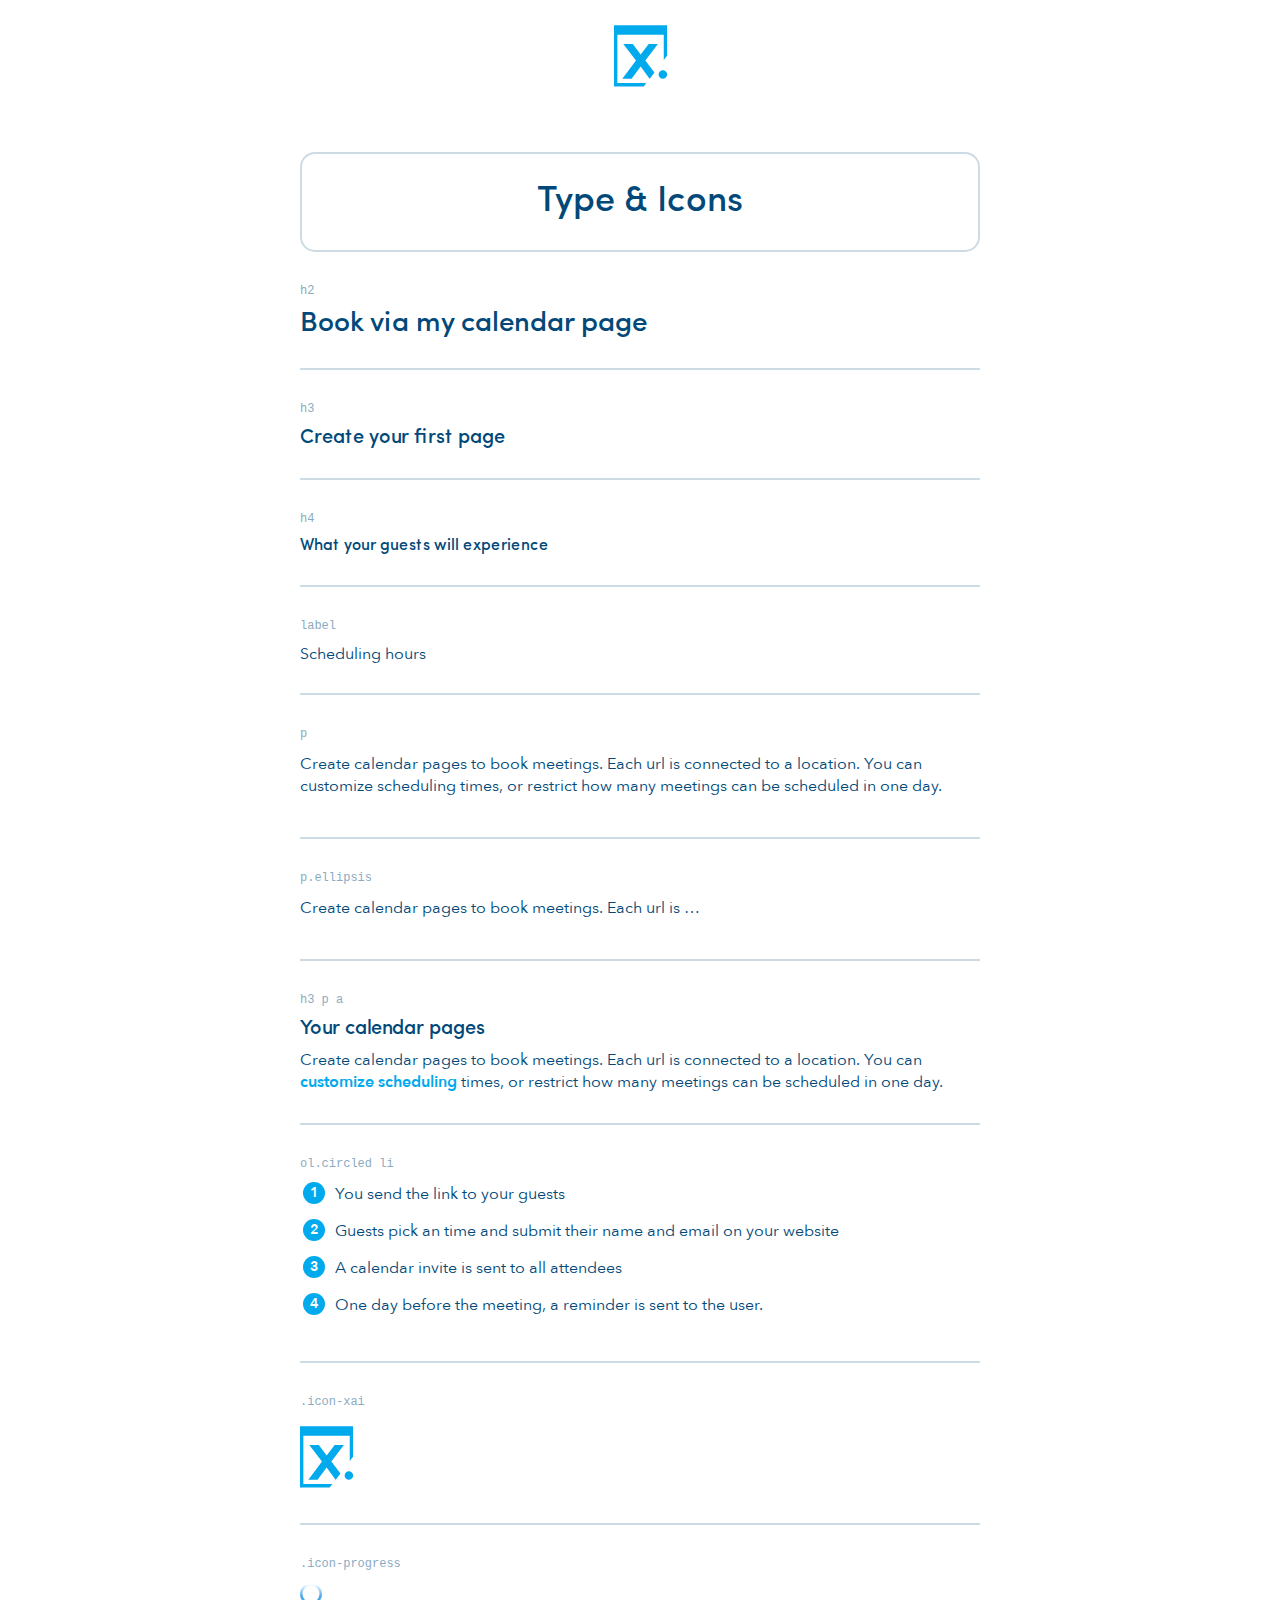
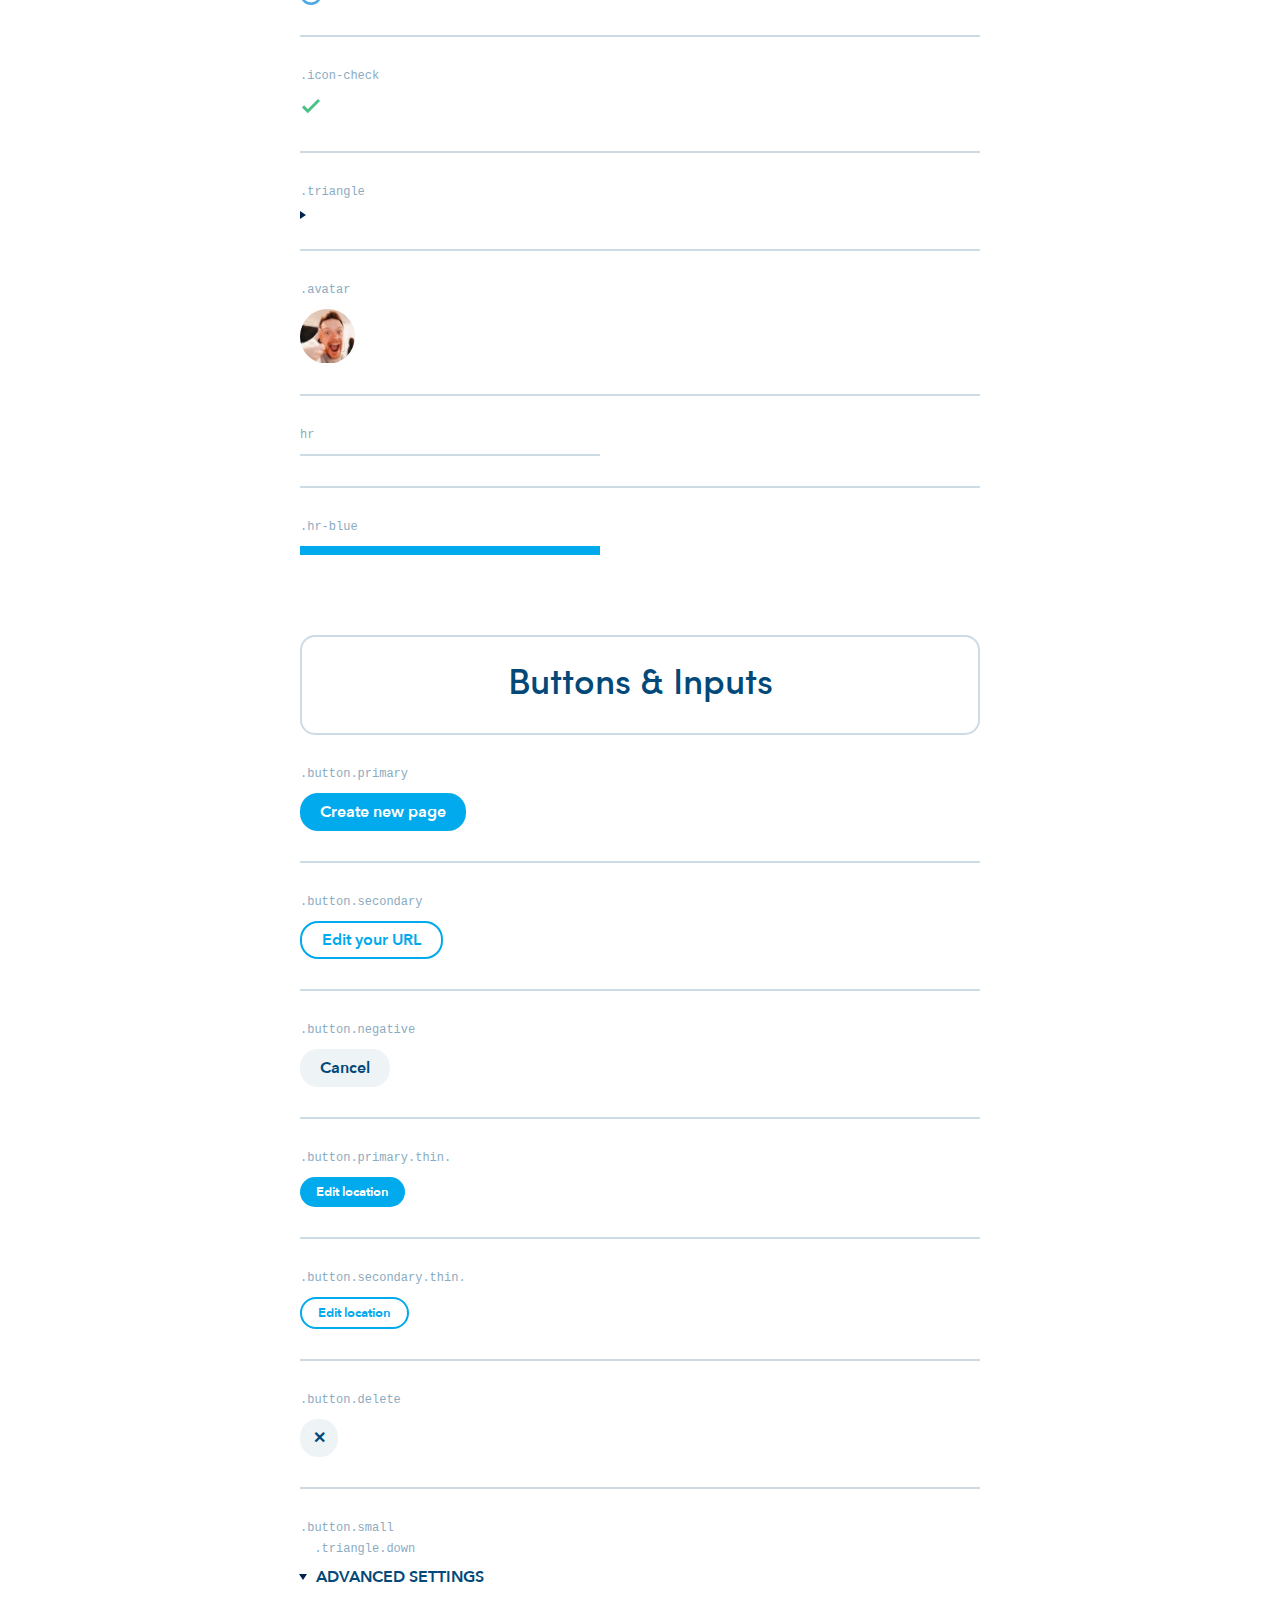
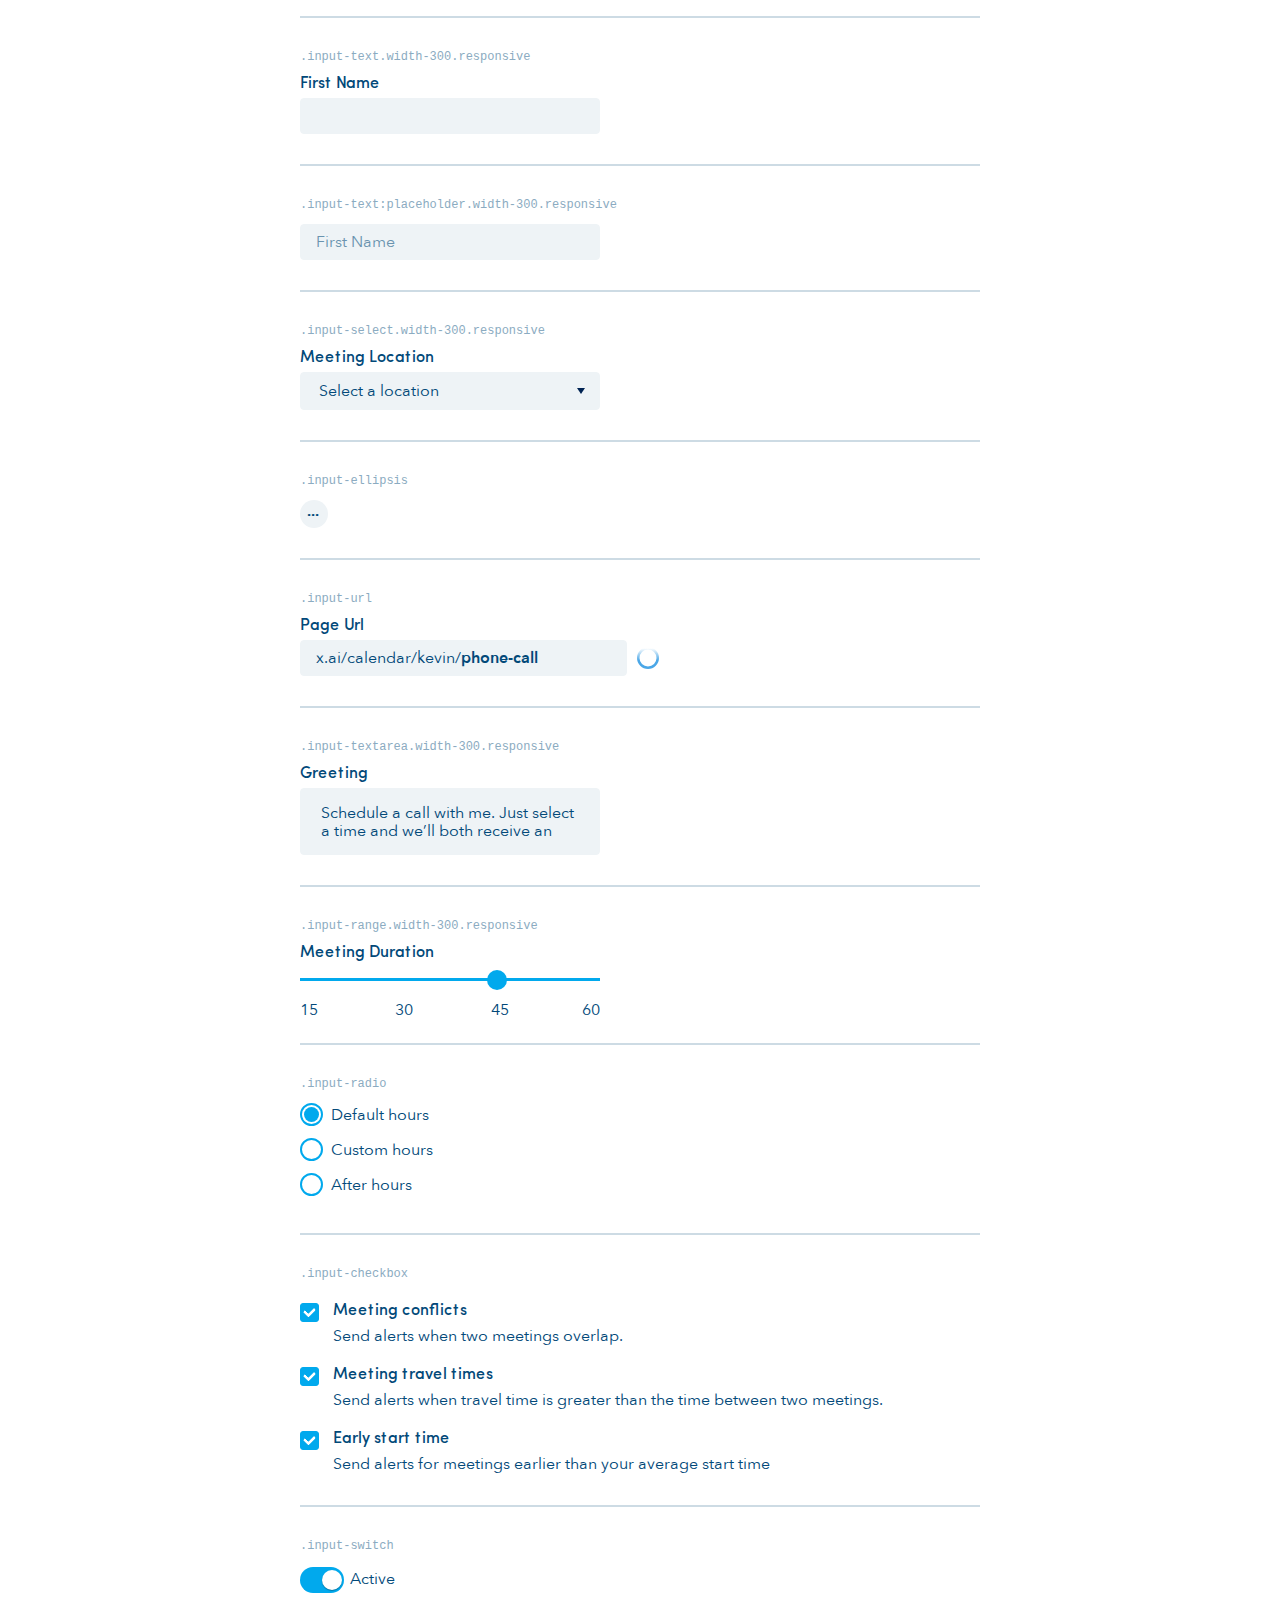
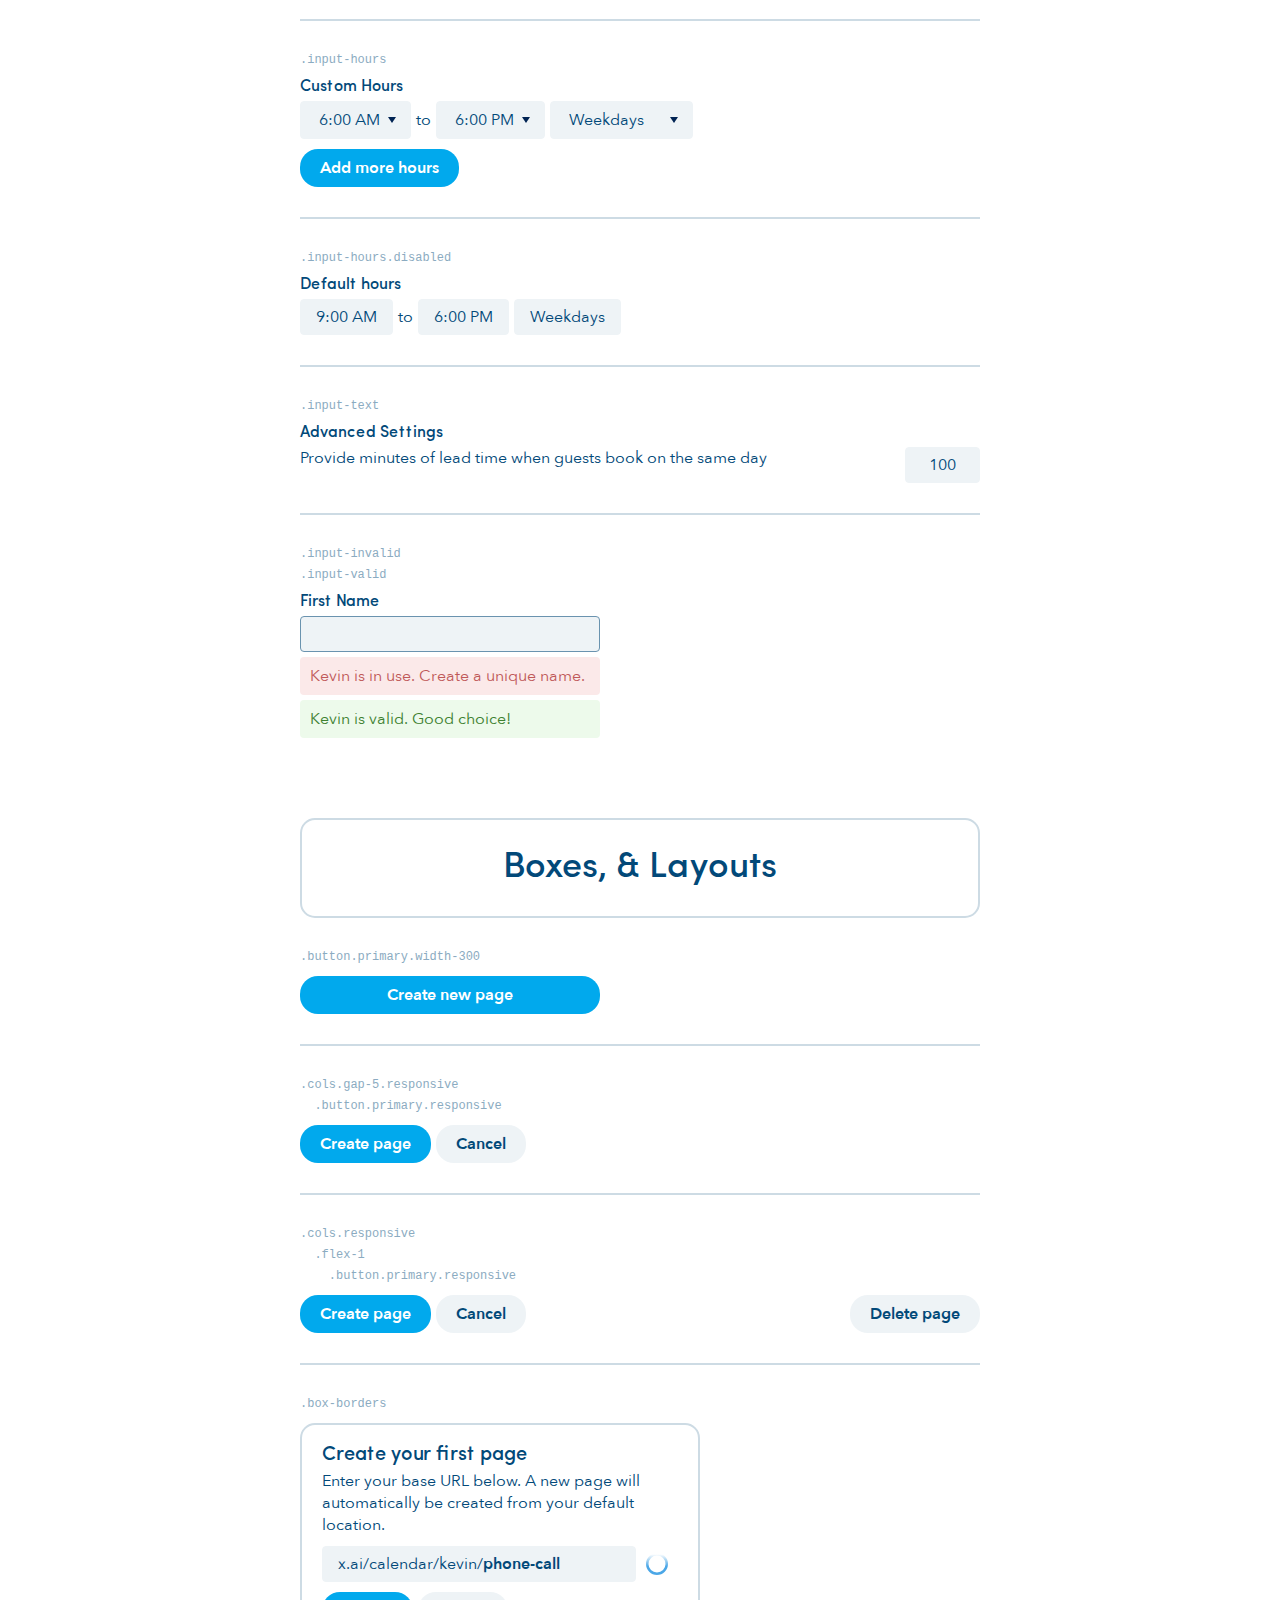
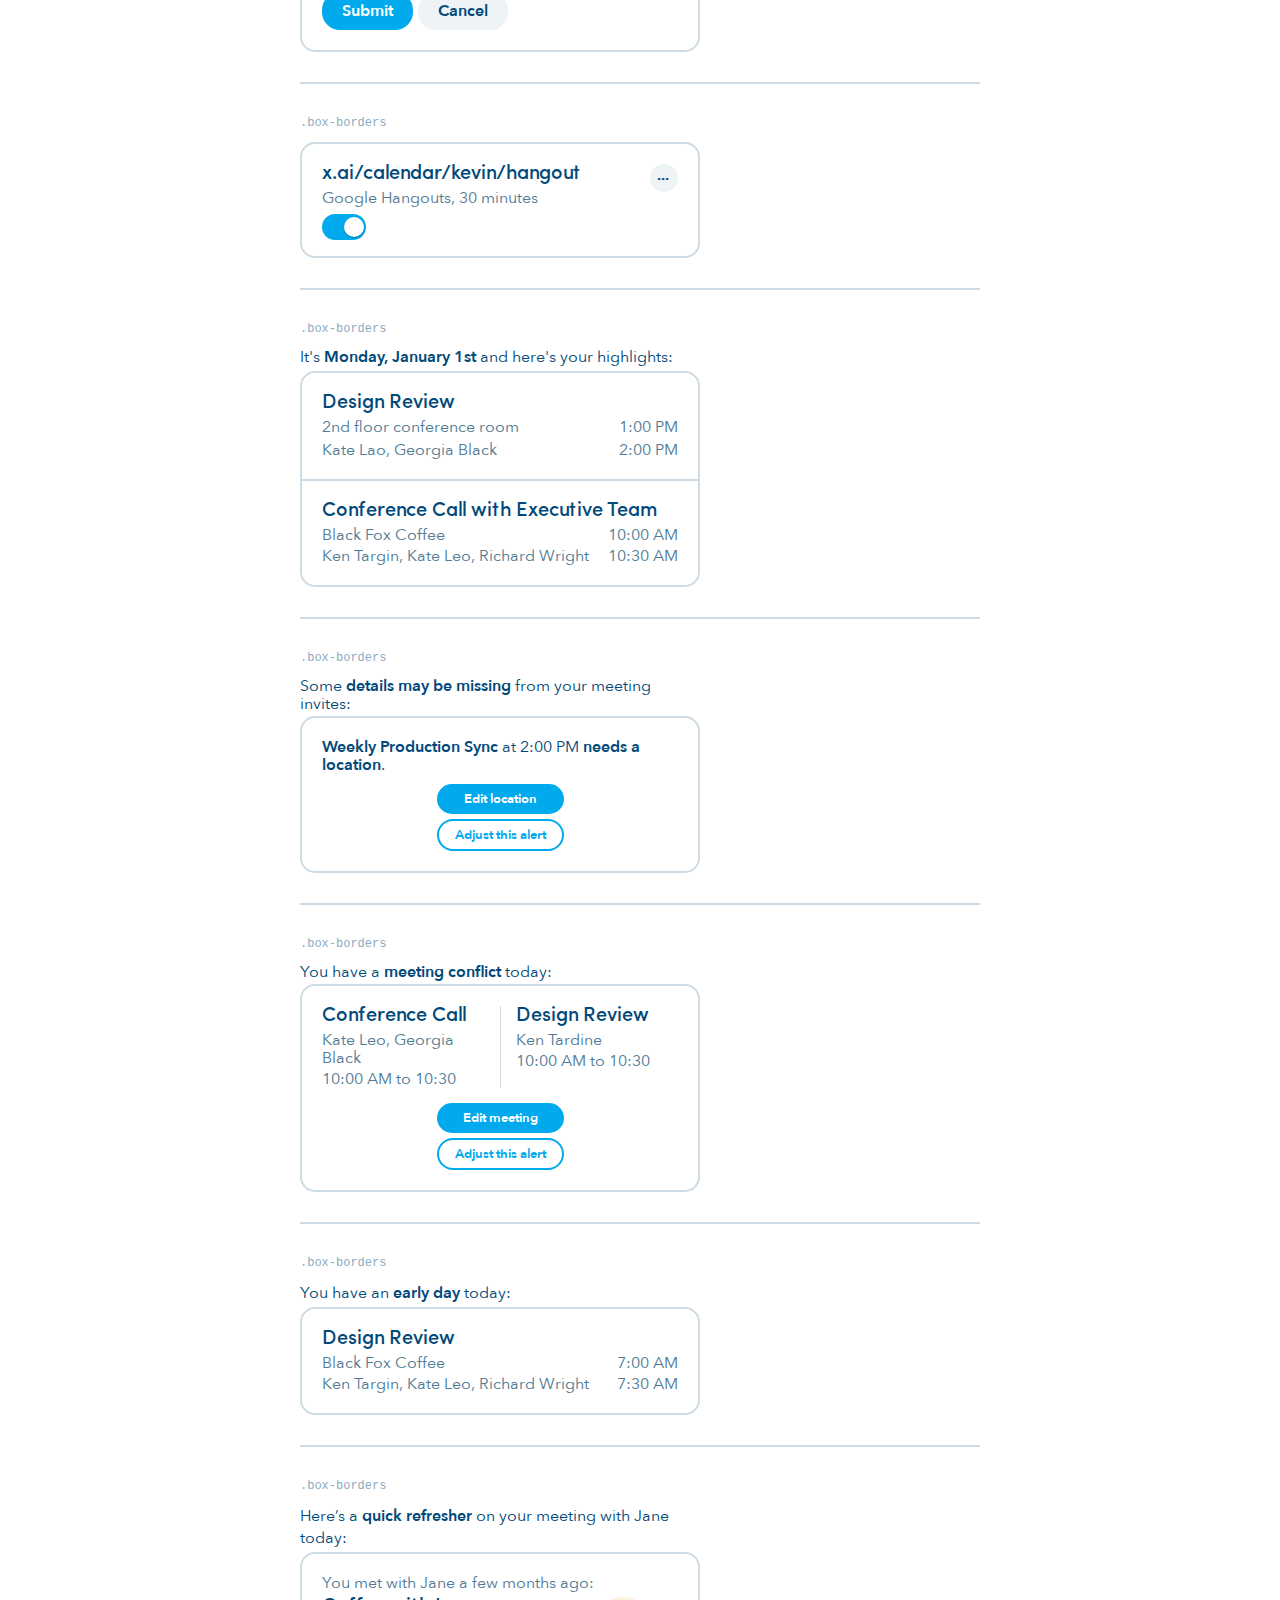
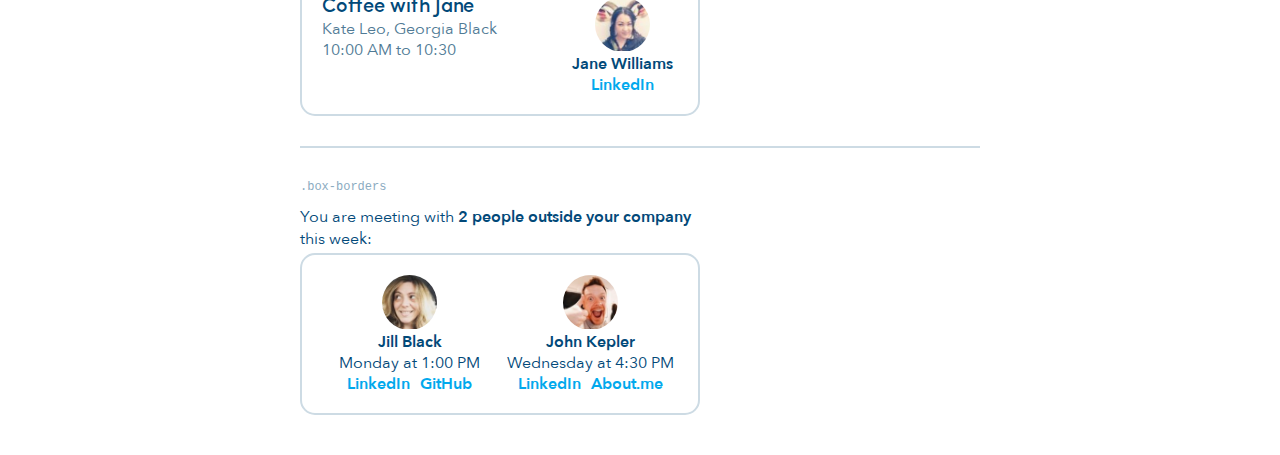
==== index.html @ 9dd9c0a9 "fixed css center" ====
<!DOCTYPE html>
<html lang="en">
<head>
  <meta charset="utf-8">
  <link rel="stylesheet" href="./xds.css">
  <meta name="viewport" content="width=device-width, initial-scale=1, shrink-to-fit=no">
  <title>XDS - x.ai design system</title>
  <style>
    
    @font-face { 
      font-family: 'Avenir Next'; 
      src: url('./fonts/AvenirNext-Regular.woff2') format('woff2'); 
      font-weight: 400;
    }  
    @font-face { 
      font-family: 'Avenir Next'; 
      src: url('./fonts/AvenirNext-DemiBold.woff2') format('woff2'); 
      font-weight: 600; 
    }  
    @font-face { 
      font-family: 'Sofia Pro'; 
      src: url('./fonts/SofiaPro-Medium.woff2') format('woff2'); 
      font-weight: 500; 
    }  

  </style>
</head>
<body id="xds">

<div class="rows center-center">

  <!-- elements -->
  <div class="rows gap-50 width-700 pad-10">

    <!-- logo -->
    <!-- logo -->
    <!-- logo -->
    <div class="rows center-center pad-10">
        <div class="icon-xai">
          <svg height="152" viewBox="0 0 133 152" width="133" xmlns="http://www.w3.org/2000/svg"><g fill="#01a9ed" fill-rule="evenodd"><path d="m101.47 117.62-11.7199996 15.36h-.43l-22.42-30.7-22.93 30.7h-23l34.17-45.69-31.82-41.29h23.86l19.79 26.46 20-26.46h23.1899996l-31.4999996 41.29z"/><path d="m122.66 112.000042c5.883422.016558 10.641012 4.796509 10.629982 10.679944-.011031 5.883435-4.786511 10.645513-10.669953 10.640009-5.883443-.005503-10.650005-4.776508-10.650029-10.659953-.000011-2.832413 1.12721-5.548382 3.132841-7.548384 2.005631-2.000003 4.724757-3.119587 7.557159-3.111616z"/><path d="m124.86 86.31v-63.62h-116.42999959v121.17h72.53999999l-6.45 8.46h-74.54999999v-153.32h133.34999959v76.22z"/></g></svg>    
        </div>
    </div>

    <!-- Type & Icons -->
    <!-- Type & Icons -->
    <!-- Type & Icons -->
    <div class="rows">

      <div class="box-borders pad-30">
        <h1>Type & Icons</h1>
      </div>

      <!-- h2 -->
      <div class="pad-30-0 rows gap-10">
        <div class="code">h2</div>
        <h2>Book via my calendar page</h2>
      </div>

      <!-- h3-->
      <hr>
      <div class="pad-30-0 rows gap-10">
        <div class="code">h3</div>
        <h3>Create your first page</h3>
      </div> 

      <!-- h4 -->
      <hr>
      <div class="pad-30-0 rows gap-10">
        <div class="code">h4</div>
        <h4>What your guests will experience</h4>
      </div>

      <!-- label -->
      <hr>
      <div class="pad-30-0 rows gap-10">
        <div class="code">label</div>
        <label>Scheduling hours</label>
      </div>

      <!-- p--> 
      <hr>
      <div class="pad-30-0 rows gap-10">
        <div class="code">p</div>
        <p>
          Create calendar pages to book meetings. Each url is connected to a location. 
          You can customize scheduling times, or restrict how many meetings can be scheduled in one day.</p>  
        </p>
      </div>

      <!-- p ellipsis -->
      <hr>
      <div class="pad-30-0 rows gap-10">
        <div class="code">p.ellipsis</div>
        <div class="width-400">
          <p class="ellipsis">
            Create calendar pages to book meetings. Each url is connected to a location. 
            You can customize scheduling times, or restrict how many meetings can be scheduled in one day.</p>  
          </p>
        </div>
      </div>
      <hr>

      <div class="pad-30-0 rows gap-10">
        <div class="code">h3 p a</div>
        <h3>Your calendar pages</h3>
        <p>Create calendar pages to book meetings. 
          Each url is connected to a location. You can <a href="#">customize scheduling</a> times, or restrict how many meetings can be scheduled in one day.</p>  
      </div>
      <hr>

      <!-- ol.li -->
      <div class="pad-30-0 rows gap-10">
        <div class="code">ol.circled li</div>
        <ol class="circled">
          <li>You send the link to your guests</li>
          <li>Guests pick an time and submit their name and email on your website</li>
          <li>A calendar invite is sent to all attendees</li>
          <li>One day before the meeting, a reminder is sent to the user.</li>
        </ol>  
      </div>
      <hr>

      <div class="pad-30-0 rows gap-10">
        <div class="code">.icon-xai</div>
        <div class="icon-xai">
          <svg height="152" viewBox="0 0 133 152" width="133" xmlns="http://www.w3.org/2000/svg"><g fill="#01a9ed" fill-rule="evenodd"><path d="m101.47 117.62-11.7199996 15.36h-.43l-22.42-30.7-22.93 30.7h-23l34.17-45.69-31.82-41.29h23.86l19.79 26.46 20-26.46h23.1899996l-31.4999996 41.29z"/><path d="m122.66 112.000042c5.883422.016558 10.641012 4.796509 10.629982 10.679944-.011031 5.883435-4.786511 10.645513-10.669953 10.640009-5.883443-.005503-10.650005-4.776508-10.650029-10.659953-.000011-2.832413 1.12721-5.548382 3.132841-7.548384 2.005631-2.000003 4.724757-3.119587 7.557159-3.111616z"/><path d="m124.86 86.31v-63.62h-116.42999959v121.17h72.53999999l-6.45 8.46h-74.54999999v-153.32h133.34999959v76.22z"/></g></svg>    
        </div>
      </div>
      <hr>

      <div class="pad-30-0 rows gap-10">
        <div class="code">.icon-progress</div>
        <div class="icon-progress ">
          <svg class="progress" height="22" viewBox="0 0 22 22" width="22" xmlns="http://www.w3.org/2000/svg" xmlns:xlink="http://www.w3.org/1999/xlink"><linearGradient id="a" x1="50%" x2="50%" y1="0%" y2="62.682363%"><stop offset="0" stop-color="#4ba7e7" stop-opacity="0"/><stop offset="1" stop-color="#4ba7e7"/></linearGradient><circle cx="11" cy="11" fill="none" r="9.75" stroke="url(#a)" stroke-width="2.5"/></svg>          
        </div>            
      </div>
      <hr>

      <div class="pad-30-0 rows gap-10">
        <div class="code">.icon-check</div>
        <div class="icon-check">
          <svg class="check" height="22" viewBox="0 0 22 22" width="22" xmlns="http://www.w3.org/2000/svg"><path d="m3 11.4 4.8 4.8 11.2-11.2" fill="none" stroke="#4ac287" stroke-width="3"/></svg>          
        </div>          
      </div>
      <hr>

      <!-- triangle -->
      <div class="pad-30-0 rows gap-10">
        <div class="code">.triangle</div>
        <div class="icon-triangle"></div>
      </div>
      <hr>

      <!-- avatar-->
      <div class="pad-30-0 rows gap-10">
        <div class="code">.avatar</div>
        <div class="avatar">
            <img src="./images/john.jpg">
          </div>
      </div> 
      <hr>

      <!-- hr -->
      <div class="pad-30-0 rows gap-10">
        <div class="code">hr</div>
        <div class="width-300">
          <hr>
        </div>
      </div>
      <hr>

      <!-- hr blue-->
      <div class="pad-30-0 rows gap-10">
        <div class="code">.hr-blue</div>
        <div class="width-300">
          <div class="hr-blue"></div>
        </div>
      </div>


    </div>

    <!--  Buttons & Inputs -->
    <!--  Buttons & Inputs -->
    <!--  Buttons & Inputs -->
    <div class="rows">

      <div class="box-borders pad-30">
        <h1>Buttons & Inputs</h1>
      </div>      

      <!-- Button primary -->
      <div class="pad-30-0 rows gap-10">
        <div class="code">.button.primary</div>
        <div>
          <button class="button primary">Create new page</button>
        </div>
      </div>
      <hr>

      <!-- Button secondary -->
      <div class="pad-30-0 rows gap-10">
        <div class="code">.button.secondary</div>
        <div>
          <button class="button secondary">Edit your URL</button>
        </div>
      </div>
      <hr>

      <!-- Button negative -->
      <div class="pad-30-0 rows gap-10">
        <div class="code">.button.negative</div>
        <div>
          <button class="button negative ">Cancel</button>
        </div>
      </div>
      <hr>    

      <!-- Button primary thin -->
      <div class="pad-30-0 rows gap-10">
        <div class="code">.button.primary.thin. </div>
        <div>
          <button class="button primary thin ">Edit location</button>
        </div>
      </div>
      <hr>

      <!-- Button secondary thin -->
      <div class="pad-30-0 rows gap-10">
        <div class="code">.button.secondary.thin. </div>
        <div>
          <button class="button secondary thin ">Edit location</button>
        </div>
      </div>
      <hr>

      <!-- Button delete -->
      <div class="pad-30-0 rows gap-10">
        <div class="code">.button.delete</div>
        <div>
          <button class="button delete"></button>                    
        </div>
      </div>
      <hr>

      <!-- Icon triangle -->
      <div class="pad-30-0 rows gap-10 ">
        <div class="rows gap-3">
          <pre class="code">.button.small</pre>
          <pre class="code">  .triangle.down</pre>
        </div>
        <div>
          <button class="button small cols gap-10 center-center ">
            <div class="icon-triangle down"></div>
            <div>Advanced Settings</div>
          </button>
        </div>
      </div>
      <hr>

      <!-- Input text -->
      <div class="pad-30-0 rows gap-10">
        <div class="code">.input-text.width-300.responsive</div>
        <div class="rows gap-5">
          <h4>First Name</h4>
          <div class="input-text width-300 responsive">
            <input type="text" name="" value="" />
          </div>      
        </div>
      </div>
      <hr>

      <!-- Input text -->
      <div class="pad-30-0 rows gap-10">
        <div class="code">.input-text:placeholder.width-300.responsive</div>
        <div class="input-text width-300 responsive">
          <input type="text" name="" placeholder="First Name" />
        </div>      
      </div>
      <hr>

      <!-- Input select -->
      <div class="pad-30-0 rows gap-10">
        <div class="code">.input-select.width-300.responsive</div>
        <div class="rows gap-5">
          <h4>Meeting Location</h4>
          <div class="input-select width-300 responsive">
            <select>
              <option>Select a location</option>
              <option>Phone Call</option>
              <option>Zoom</option>
              <option>Skype</option>
            </select>
          </div>      
        </div>
      </div>
      <hr>

      <!-- Input ellipsis -->
      <div class="pad-30-0 rows gap-10">
        <div class="code">.input-ellipsis</div>
        <div class="input-ellipsis">
          <select>
            <option>Copy URL</option>
            <option>Open page in new window</option>
            <option>Deactivate page</option>
            <option>Delete page</option>
          </select>
        </div>  
      </div>
      <hr>

      <!-- Page urls -->
      <div class="pad-30-0 rows gap-10">
        <div class="code">.input-url</div>
        <div class="rows gap-5">
          <h4>Page Url</h4>
          <div class="cols gap-10 start-center">
            <div class="input-url cols start-center">
              <div>x.ai/calendar/kevin/</div>
              <input class="width-150" type="text" value="phone-call">
            </div>   
            <div class="icon-progress">
              <svg class="progress" height="22" viewBox="0 0 22 22" width="22" xmlns="http://www.w3.org/2000/svg" xmlns:xlink="http://www.w3.org/1999/xlink"><linearGradient id="a" x1="50%" x2="50%" y1="0%" y2="62.682363%"><stop offset="0" stop-color="#4ba7e7" stop-opacity="0"/><stop offset="1" stop-color="#4ba7e7"/></linearGradient><circle cx="11" cy="11" fill="none" r="9.75" stroke="url(#a)" stroke-width="2.5"/></svg>          
            </div>      
            <div class="icon-check hidden">
              <svg class="check" height="22" viewBox="0 0 22 22" width="22" xmlns="http://www.w3.org/2000/svg"><path d="m3 11.4 4.8 4.8 11.2-11.2" fill="none" stroke="#4ac287" stroke-width="3"/></svg>          
            </div>     
          </div>
        </div>
      </div>
      <hr>

      <!-- Greeting -->
      <div class="pad-30-0 rows gap-10">
        <div class="code">.input-textarea.width-300.responsive</div>
        <div class="rows gap-5">
          <h4>Greeting</h4>
          <div class="input-textarea width-300 responsive">
            <textarea>Schedule a call with me. Just select a time and we’ll both receive an invite.</textarea>
          </div>        
        </div>
      </div>
      <hr> 

      <!-- Range -->
      <div class="pad-30-0 rows gap-10">
        <div class="code">.input-range.width-300.responsive</div>
        <div class="rows gap-5">
          <h4>Meeting Duration</h4>
          <div class="input-range width-300 responsive">
            <input type="range" min="0" max="3" />
            <div class="labels">
              <span class="m15">15</span>
              <span class="m30">30</span>
              <span class="m45">45</span>
              <span class="m60">60</span>
            </div>
          </div>    
        </div>
      </div>
      <hr>

      <!-- Input Radios -->
      <div class="pad-30-0 rows gap-10">
        <div class="code">.input-radio</div>
          <div class="rows gap-5">    
            <div class="input-radio">
              <input type="radio" name="hours" id="default" value="default" checked/>
              <label for="default">Default hours</label>
            </div>
            <div class="input-radio">
              <input type="radio" name="hours" id="custom" value="custom" />
              <label for="custom">Custom hours</label>
            </div>
            <div class="input-radio">
              <input type="radio" name="hours" id="no" value="no" />
              <label for="no">After hours</label>
            </div>
          </div>    
      </div>
      <hr>

      <div class="rows gap-20 pad-30-0 rows gap-10">

          <div class="code">.input-checkbox</div>
          <div class="cols gap-20">
            <div class="input-checkbox">
              <input checked type="checkbox" id="meeting-conflict" />
              <label for="meeting-conflict"></label>
            </div> 
            <div class="rows gap-5">
              <h4>Meeting conflicts</h4>
              <p>Send alerts when two meetings overlap.</p>
            </div>        
          </div>

          <!-- preference travel -->
          <div class="cols gap-20">
            <div class="input-checkbox ">
              <input checked type="checkbox" id="conflict" />
              <label for="conflict"></label>
            </div> 
            <div class="rows gap-5">
              <h4>Meeting travel times</h4>
              <p>
                  Send alerts when travel time is greater than the time between two meetings.
              </p>
            </div>        
          </div>

          <!-- preference early -->
          <div class="cols gap-20">
            <div class="input-checkbox">
              <input checked type="checkbox" id="early" />
              <label for="early"></label>
            </div> 
            <div class="rows gap-5">
              <h4>Early start time</h4>
              <p>
                  Send alerts for meetings earlier than your average start time 
              </p>
            </div>        
          </div>
      </div>  
      <hr>

      <!-- Input Switch -->
      <div class="pad-30-0 rows gap-10">
        <div class="code">.input-switch</div>
        <div class="rows gap-5">
          <div class="input-switch">
            <input checked type="checkbox" id="active" />
            <label for="active" >Active</label>
          </div>  
        </div>
      </div>
      <hr>

      <!-- Select Hours -->
      <div class="pad-30-0 rows gap-10">
        <div class="code">.input-hours</div>
        <div class="rows gap-5">
          <h4>Custom Hours</h4>
          <div class="input-hours rows gap-10">
            <div class="cols responsive gap-5 wrap start-center">
              <div class="input-select">
                <select>
                  <option>6:00 AM</option>
                  <option>6:30 AM</option>
                  <option>7:00 AM</option>
                </select>                  
              </div>
              <div class="text-center">to</div>              
              <div class="input-select">
                <select>
                  <option>6:00 PM</option>
                  <option>6:30 PM</option>
                  <option>7:00 PM</option>
                </select>                    
              </div>
              <div class="input-select">
                <select>
                  <option>Weekdays</option>
                  <option>Weekends</option>
                  <option>Mondays</option>
                  <option>Tuesdays</option>
                  <option>Wednesdays</option>
                </select>                    
              </div>
              <button class="button-delete"></button>              
            </div>
            <div>
              <button class="button primary">Add more hours</button>            
            </div>
          </div>  
        </div>
      </div>  
      <hr>

      <!-- Select Hours Disabled-->
      <div class="pad-30-0 rows gap-10">
        <div class="code">.input-hours.disabled</div>
        <div class="rows gap-5">
          <h4>Default hours</h4>
          <div class="cols responsive gap-5 wrap start-center">
              <div class="input-text">
                  9:00 AM
              </div>
              <div class="text-center">to</div>              
              <div class="input-text">
                  6:00 PM
              </div>
              <div class="input-text">
                  Weekdays
              </div>
          </div>  
        </div>
      </div>  
      <hr>

      <!-- Advanced -->
      <div class="pad-30-0 rows gap-10">
        <div class="code">.input-text</div>
        <div class="rows gap-5">
          <h4>Advanced Settings</h4>
          <div class="cols gap-10">
            <p class="flex-1">
              Provide minutes of lead time when guests book on the same day
            </p>
            <div>
              <div class="input-text width-75">
                <input class="text-center" type="text" name="block" value="100" />
              </div>
            </div>
          </div>
        </div>
      </div>  
      <hr>


      <!-- Input validation -->
      <div class="pad-30-0 rows gap-10">
        <div class="rows gap-3">
          <pre class="code">.input-invalid</pre>
          <pre class="code">.input-valid</pre>
        </div>
        <div class="rows gap-5 ">
          <h4>First Name</h4>
          <div class="input-text focus width-300 responsive">
            <input type="text" name="" value="" />
          </div>      
          <div class="input-invalid pad-10 width-300 responsive">
              Kevin is in use. Create a unique name.
          </div>
          <div class="input-valid pad-10 width-300 responsive">
              Kevin is valid. Good choice!
          </div>
        </div>
      </div>

    </div>

    <!-- Boxes, & Layouts -->
    <!-- Boxes, & Layouts -->
    <!-- Boxes, & Layouts -->
    <div class="rows">

      <div class="box-borders pad-30">
        <h1>Boxes, & Layouts</h1>
      </div>      

      <!-- Button primary -->   
      <div class="pad-30-0 rows gap-10">
        <div class="code">.button.primary.width-300</div>
        <div class="">
          <button class="button primary width-300">Create new page</button>
        </div>
      </div>
      <hr> 

      <!-- layout split buttons -->
      <div class="pad-30-0 rows gap-10 rows gap-10">
        <div class="rows gap-3">
          <pre class="code">.cols.gap-5.responsive</pre>
          <pre class="code">  .button.primary.responsive</pre>
        </div>
        <div class="cols gap-5 responsive">
          <button class="button primary responsive">Create page</button>
          <button class="button negative responsive">Cancel</button>  
        </div>
      </div>
      <hr>    

      <!-- layout split buttons -->
      <div class="pad-30-0 rows gap-10 rows gap-10">
        <div class="rows gap-3">
          <pre class="code">.cols.responsive</pre>
          <pre class="code">  .flex-1</pre>
          <pre class="code">    .button.primary.responsive</pre>
        </div>    
        <div class="cols responsive ">
          <div class="flex-1">
            <div class="cols gap-5 responsive">
              <button class="button primary responsive">Create page</button>
              <button class="button negative responsive">Cancel</button>  
            </div>
          </div>
          <div>
            <button class="button negative responsive">Delete page</button>  
          </div>
        </div>
      </div>
      <hr>    

      <!-- box first page -->
      <div class="pad-30-0 rows gap-10 width-400 responsive">
        <div class="code">.box-borders</div>
        <div class="box-borders rows gap-10 pad-20 ">
          <div class="rows gap-5">
            <h3>Create your first page</h3>
            <p>
              Enter your base URL below. A new page will automatically be created from your default location.
            </p>          
          </div>
          <div class="cols gap-10 start-center">
            <div class="input-url cols start-center">
              <div>x.ai/calendar/kevin/</div>
              <input class="width-150" type="text" value="phone-call">
            </div>   
            <div class="icon-progress">
              <svg class="progress" height="22" viewBox="0 0 22 22" width="22" xmlns="http://www.w3.org/2000/svg" xmlns:xlink="http://www.w3.org/1999/xlink"><linearGradient id="a" x1="50%" x2="50%" y1="0%" y2="62.682363%"><stop offset="0" stop-color="#4ba7e7" stop-opacity="0"/><stop offset="1" stop-color="#4ba7e7"/></linearGradient><circle cx="11" cy="11" fill="none" r="9.75" stroke="url(#a)" stroke-width="2.5"/></svg>          
            </div>      
            <div class="icon-check hidden">
              <svg class="check" height="22" viewBox="0 0 22 22" width="22" xmlns="http://www.w3.org/2000/svg"><path d="m3 11.4 4.8 4.8 11.2-11.2" fill="none" stroke="#4ac287" stroke-width="3"/></svg>          
            </div>     
          </div>
          <div class="cols gap-5 responsive">
              <button class="button primary responsive">Submit</button>
              <button class="button negative responsive">Cancel</button>  
          </div>
        </div>
      </div>
      <hr>

      <!-- box page -->
      <div class="pad-30-0 rows gap-10 width-400 responsive">
        <div class="code">.box-borders</div>
        <div class="box-borders rows gap-10 pad-20 ">
          <div class="cols gap-3">
            <div class="flex-1 rows gap-5">
              <h3>x.ai/calendar/kevin/hangout</h3>
              <div class="details">
                Google Hangouts, 30 minutes
              </div>
              <div class="input-switch">
                <input checked type="checkbox" id="active-page" />
                <label for="active-page"></label>
              </div>        
            </div>
            <div class="input-ellipsis">
              <select>
                <option>Copy URL</option>
                <option>Open page in new window</option>
                <option>Deactivate page</option>
                <option>Delete page</option>
              </select>
            </div>  
          </div>
        </div>
      </div>
      <hr>

      <!-- agenda -->
      <div class="pad-30-0 rows gap-10 width-400 responsive">
        <div class="code">.box-borders</div>
        <div class="rows gap-5">
            <div>It's <strong>Monday, January 1st</strong> and here's your highlights:</div>
            <div class="box-borders">
              <!-- meeting -->
              <div class="rows gap-5 pad-20">
                <h3>Design Review</h3>
                <div class="cols gap-3">
                  <ul class="flex-1 rows gap-5">
                    <li class="details">2nd floor conference room</li>
                    <li class="details">Kate Lao, Georgia Black</li>
                  </ul>
                  <ul class="rows gap-5">
                    <li class="details">1:00 PM</li>
                    <li class="details">2:00 PM</li>
                  </ul>
                </div>
              </div>
              <hr>
              <!-- meeting -->
              <div class="rows gap-5 pad-20">
                <h3>Conference Call with Executive Team</h3>
                <div class="cols gap-3">
                  <ul class="flex-1 rows gap-3">
                    <li class="details">Black Fox Coffee</li>
                    <li class="details">Ken Targin, Kate Leo, Richard Wright</li>
                  </ul>
                  <ul class="rows gap-3">
                    <li class="details">10:00 AM</li>
                    <li class="details">10:30 AM</li>
                  </ul>
                </div>
              </div>
            </div>
        </div>
      </div>
      <hr>

      <!-- details missing -->
      <div class="pad-30-0 rows gap-10 width-400 responsive">
        <div class="code">.box-borders</div>    
        <div class="rows gap-3">
          <div>Some <strong>details may be missing</strong> from your meeting invites:</div>
          <div class="box-borders rows gap-10 pad-20">
            <!-- meeting -->
            <div><strong>Weekly Production Sync</strong> at 2:00 PM <strong>needs a location</strong>.</div>      
            <!-- actions -->
            <div class="rows center-center">
              <div class="rows gap-5">
                <button class="button primary thin width-200">Edit location</button>
                <button class="button secondary thin width-200">Adjust this alert</button>
              </div>
            </div>
          </div>    
        </div>
      </div>
      <hr>

      <!-- conflict -->
      <div class="pad-30-0 rows gap-10 width-400 responsive">
        <div class="code">.box-borders</div>     
        <div class="rows gap-3">
          <div>You have a <strong>meeting conflict</strong> today:</div>
          <div class="box-borders pad-20 rows gap-15">
            <!-- meetings -->
            <div class="cols gap-15">
              <div class="flex-1 rows gap-5">
                <h3>Conference Call</h3>
                <ul class="rows gap-3">
                  <li class="details">Kate Leo, Georgia Black</li>
                  <li class="details">10:00 AM to 10:30</li>
                </ul>
              </div>  
              <div class="vr"></div>
              <div class="flex-1 rows gap-5">
                <h3>Design Review</h3>
                <ul class="rows gap-3">
                  <li class="details">Ken Tardine</li>
                  <li class="details">10:00 AM to 10:30</li>
                </ul>
              </div>  
            </div>
            <!-- actions -->
            <div class="rows center-center">
              <div class="rows gap-5">
                <button class="button primary thin width-150">Edit meeting</button>
                <button class="button secondary thin width-150">Adjust this alert</button>
              </div>
            </div>
          </div>    
        </div>
      </div>

      <hr>
        
      <!-- early day -->
      <div class="pad-30-0 rows gap-10 width-400 responsive">
        <div class="code">.box-borders</div>     
          <div class="rows gap-3">
            <p>You have an <strong>early day</strong> today:</p>
            <div class="box-borders ">
          
              <!-- meeting -->
              <div class="rows gap-5 pad-20">
                <h3>Design Review</h3>
                <div class="cols gap-3">
                  <ul class="flex-1 rows gap-3">
                    <li class="details">Black Fox Coffee</li>
                    <li class="details">Ken Targin, Kate Leo, Richard Wright</li>
                  </ul>
                  <ul class="rows gap-3">
                    <li class="details">7:00 AM</li>
                    <li class="details">7:30 AM</li>
                  </ul>
                </div>
              </div>
          
            </div>    
          </div>
      </div>
      
      <hr>

      <!-- refresher -->
      <div class="pad-30-0 rows gap-10 width-400 responsive">
        <div class="code">.box-borders</div>     
    
        <div class="rows gap-3">
          <p>Here’s a <strong>quick refresher</strong> on your meeting with Jane today:</p>
          <div class="box-borders pad-20 rows gap-5">
            <div class="details">You met with Jane a few months ago:</div>
            <div class="cols gap-5">
              <!-- meeting reminder -->
              <div class="flex-1 rows gap-3">
                <h3>Coffee with Jane</h3>
                <ul class="rows gap-3">
                  <li class="details">Kate Leo, Georgia Black</li>
                  <li class="details">10:00 AM to 10:30</li>
                </ul>
              </div>  
              <!-- avatar -->
              <div class="center-center rows gap-3">
                  <div class="avatar">
                    <img src="./images/jane.jpg">
                  </div>
                  <div><strong>Jane Williams</strong></div>
                  <a href="#">LinkedIn</a>
              </div>
              <div>
              </div>
            </div>    
          </div>    
        </div>
      </div>
      <hr>

      <!-- meet outside -->
      <div class="pad-30-0 rows gap-10 width-400 responsive">
        <div class="code">.box-borders</div>     
    
        <div class="rows gap-3">
          <p>You are meeting with <strong>2 people outside your company</strong> this week:</p>
          <div class="box-borders pad-20 rows gap-5">
        
            <div class="cols gap-5">
              <!-- avatar -->
              <div class="flex-1 rows gap-3">
                <div class="center-center rows gap-3">
                  <div class="avatar">
                    <img src="./images/jill.jpg">
                  </div>
                  <div><strong>Jill Black</strong></div>
                  <div class="reminder">Monday at 1:00 PM</div>
                  <div class="cols gap-10">
                    <a href="#">LinkedIn</a>
                    <a href="#">GitHub</a>
                  </div>
                </div>
              </div>
      
              <!-- avatar -->
              <div class="flex-1 rows gap-3">
                <div class="center-center rows gap-3">
                  <div class="avatar">
                    <img src="./images/john.jpg">
                  </div>
                  <div><strong>John Kepler</strong></div>
                  <div class="reminder">Wednesday at 4:30 PM</div>
                  <div class="cols gap-10">
                    <a href="#">LinkedIn</a>
                    <a href="#">About.me</a>
                  </div>
                </div>
              </div>
            </div>    
          </div>    
        </div>
      </div>
    </div>    

  </div>    

</div>

</body>
</html>
---- xds.css ----
:root {
  --cyan: #01A9ED;
  --black: hsl(204, 97%, 24%);
  --grey45: hsl(204, 30%, 45%);
  --grey55: hsl(204, 30%, 55%);
  --grey65: hsl(204, 30%, 65%);
  --grey85: hsl(204, 30%, 85%);
  --grey95: hsl(204, 30%, 95%);
  --greendark: hsl(110, 45%, 35%);
  --greenlight: hsl(110, 60%, 95%);
  --red: hsl(360, 45%, 55%);
  --redlight: hsl(360, 70%, 95%);
}

/* reset */
html, body {
  margin: 0;
  padding: 0;
  height: 100vh;
} 
#xds,
#xds * {
  margin: 0;
  padding: 0;
  font-family: "Avenir Next", Arial, Helvetica, sans-serif;
  color: var(--black);
  background-color: transparent;
  font-size: 16px;  
  line-height: 18px;  
  box-sizing: border-box;
  border: none;
  resize: none;  
  outline: none;
  user-select: none;
  -webkit-user-select: none;  
}
#xds .hidden {
  display: none!important;
}

/* Tags */
#xds h1 {
  font-family: "Sofia Pro", Futura, sans-serif;
  font-size: 36px;
  line-height: 36px;
  font-weight: 500;
  text-align: center;
}
#xds h2 {
  font-family: 'Sofia Pro', Futura, sans-serif;
  font-size: 28px;
  line-height: 28px;
  font-weight: 500;
}
#xds h3 {
  font-family: "Sofia Pro", Futura, sans-serif;
  font-size: 20px;
  line-height: 20px;
  font-weight: 500;
}
#xds h4 {
  font-family: "Sofia Pro", Futura, sans-serif;
  font-size: 16px;
  line-height: 17px;
  font-weight: 500;
}
#xds hr {
  background: transparent;
  border: none;
  border-bottom: 2px solid var(--grey85);  
}
#xds p {
  line-height: 22px;
  margin-bottom: 10px;
}
#xds ul {
  list-style: none;
}
#xds a {
  font-weight: 600;
  text-decoration: none;
  color: var(--cyan);
}
#xds strong {
  font-weight: 600;
}
#xds label {
  cursor: pointer;
}
@media (max-width:415px){
  #xds h2 {
    font-size: 24px;
  }
}

/* Classes */
/*  text */
#xds .details {
  color: var(--grey45);
}
#xds .ellipsis {
  text-overflow: ellipsis; 
  overflow: hidden; 
  white-space: nowrap;    
}  
#xds .active {
  border-bottom: 2.5px solid var(--cyan);
}  
#xds .inactive {
  color:var(--grey65);
}  
/* rules */
#xds .hr-blue {
  border-top: 9px solid var(--cyan);
  width: 100%;
}    
#xds .vr {
  border-left:1.5px solid var(--grey85);
}    
/* avatar */
#xds .avatar {
  height: 55px;
  width: 55px;
  border-radius: 55px;
  overflow: hidden;
}
#xds .avatar img {
  width: 55px;
}
/* lists */
#xds ol.circled {
  counter-reset: book-counter;
  list-style: none;
  padding-left: 35px;
}
#xds ol.circled li {
  counter-increment: book-counter;
  position: relative;
  margin-bottom: 15px;
  line-height: 22px;
}
#xds ol.circled li::before {
  position: absolute;
  content: counter(book-counter);
  color: white;
  background: var(--cyan);
  font-weight: 600;
  font-size: 14px;
  text-align: center;
  top: -1px;
  left: -32px;
  line-height: 22px;
  width: 22px;
  height: 22px;
  border-radius: 50%;
}
/* misc */
#xds ::placeholder {
  color: var(--grey55);
}
#xds .code {
  color: var(--grey65); 
  font-family: 'Menlo', Courier, monospace;
  font-size: 12px;
  font-weight: 500;
}

/* Icons */
#xds .icon-xai {
  width: 53px; 
  height: 72px;
}
#xds .icon-xai svg {
  width: 100%; 
  height: 100%; 
  display: inline-block;
}
#xds .icon-triangle {
  width: 0;
  height: 0;
  border-style: solid;
  border-width: 4px 0 4px 6px;
  border-color: transparent transparent transparent #002353;
  vertical-align: middle;
}
#xds .icon-triangle.right {
  transform: rotate(0deg);
}
#xds .icon-triangle.left {
  transform: rotate(180deg);
}
#xds .icon-triangle.down {
  transform: rotate(90deg);
}
#xds .icon-check {
  vertical-align: middle;
}
#xds .icon-progress {
  width: 22px;
  height: 22px;
  animation-name: rotate; 
  animation-duration: 1.3s; 
  animation-iteration-count: infinite;
  animation-timing-function: linear;    
  transform-origin: center;
}

#xds .button {
  font-weight: 600;
  cursor: pointer;
  text-align: center;
  border-radius: 18px;
}
#xds .button.primary {
  background-color: var(--cyan);
  padding: 10px 20px;
  color: white;
}
#xds .button.secondary {
  color: var(--cyan);
  border: solid 2px var(--cyan);
  padding: 8px 20px;
}
#xds .button.negative {
  background: var(--grey95);
  padding: 10px 20px;
}
#xds .button.small {
  padding: 0;
  border-radius: 0;
  cursor: pointer;
  font-weight: 600;
  text-transform: uppercase;
}
#xds .button.primary.thin {
  font-weight: 550;
  font-size: 13px;
  padding: 2px 16px;
  border-radius: 18px;
}
#xds .button.secondary.thin {
  font-weight: 550;
  font-size: 13px;
  padding: 1px 16px;
  border-radius: 18px;
}
#xds .button.thin {
  line-height: 26px;
  font-weight: 550;
  font-size: 13px;
  padding: 3px 16px;
  border-radius: 18px;
}
@media (max-width:415px){
  #xds .button.responsive {
    width: 100%;
  }  
}
/* input delete */
#xds .button.delete {
  padding: 0;
  background: var(--grey95);
  border-radius: 18px;
  cursor: pointer;
  height: 38px;
  width: 38px;
  line-height: 38px;
  position: relative;
}
#xds .button.delete:after {
  content: '✕';
}
@media (max-width:415px){
  #xds .button.delete {
    width: 100%;
  }
  #xds .button.delete:after {
    content: 'Delete';
    font-weight: 500;
  }
}


/* Box */
#xds .box-borders {
  width: 100%;
  border: 2px solid var(--grey85);
  border-radius: 15px;
}

/* Inputs */
/* input text */
#xds .input-text,
#xds .input-area,
#xds .input-textarea,
#xds .input-url,
#xds .input-select {
  padding: 8px 15px;
  border-radius: 4px;
  background: var(--grey95);
  border: 1px solid var(--grey95);
}
#xds .input-text input {
  width: 100%;
}

/* input select */
#xds .input-select {
  position: relative;
  padding: 9px 30px 9px 18px;
}
#xds .input-select:after {
  content: '';
  width: 0;
  height: 0;
  border-style: solid;
  border-width: 4px 0 4px 6px;
  border-color: transparent transparent transparent #002353;
  vertical-align: middle; 
  position: absolute;
  top: 40%;
  right: 15px;
  transform: rotate(90deg);
  z-index: 1;
}
#xds .input-select select {
  border-radius: 0;
  -moz-appearance: none; 
  -webkit-appearance: none; 
  appearance: none; 
}

/* input focus */
#xds .input-text.focus,
#xds .input-text:focus-within,
#xds .input-textarea:focus-within,
#xds .input-url:focus-within,
#xds .input-select:focus-within {
  border: 1px solid var(--grey55);
}

/* input-invalid */
#xds .input-invalid {
  background: var(--redlight);
  color: var(--red);
  border-radius: 4px;
}
#xds .input-valid {
  background: var(--greenlight);
  color: var(--greendark);
  border-radius: 4px;
}

/* input text url */
#xds .input-url  {
  width: auto;
}
#xds .input-url input {
  font-weight: 600;
}

/* input text area */
#xds .input-textarea {
  padding: 10px 20px;
}
#xds .input-textarea textarea {
  margin-top: 5px;
  width: 100%;
  background: var(--grey95);  
  line-height: 18px;
}

/* input radio */
#xds .input-radio {
  position: relative;
  height: 30px;
}
#xds .input-radio input{
  -webkit-appearance: none;
  appearance: none;
  outline: none;
  border: 2px solid var(--cyan);  
  width: 23px;
  height: 23px;
  border-radius: 50%;
  vertical-align: middle;
  margin-right: 3px;
}
#xds .input-radio input + label:after  {
  content: '';
  display: block;
  width: 15px;
  height: 15px;
  border-radius: 50%;
  position: absolute;
  top: 1px;
  left: -27px;
}
#xds .input-radio input:checked + label:after {
  background: var(--cyan);
}
#xds .input-radio label {
  display: inline-block;
  font-weight: 400;
  position: absolute;
  top: 3px;
  left: 31px;
}

/* input checkbox */
#xds .input-checkbox {
  position: relative;
}
#xds .input-checkbox input[type="checkbox"] {
  visibility: hidden;
}
#xds .input-checkbox input[type="checkbox"] + label {
  cursor: pointer;
  position: absolute;
  top: 3px;
  left: 30px;  
  width: 150px;
  height: 20px;
}
/* unchecked */
#xds .input-checkbox input[type="checkbox"] + label::after  {
  position: absolute;
  top: -4px;
  left: -30px;
  content: '';
  border: 1.5px solid var(--grey65);
  display: block;
  height: 17px;
  width: 17px;
  border-radius: 2px;
}
/* checked */
#xds .input-checkbox input[type="checkbox"]:checked + label::after  {
  position: absolute;
  top: 1px;
  left: -26px;
  content: '';
  width: 8px;
  height: 5px;
  border: 3px solid white;
  border-top: none;
  border-right: none;
  transform: rotate(-45deg); 
}
#xds .input-checkbox input[type="checkbox"]:checked + label::before {
  position: absolute;
  top: -3px;
  left: -30px;
  content: '';
  width: 17px;
  height: 17px;  
  background: var(--cyan);
  border: 1.5px solid var(--cyan);
  border-radius: 3px;
}

/* input switch */
#xds .input-switch  {
  position: relative;
  height: 24px;
}
#xds .input-switch input[type="checkbox"] {
  visibility: hidden;
}
#xds .input-switch input[type="checkbox"] + label {
  cursor: pointer;
  position: absolute;
  top: 5px;
  left: 50px;  
}  
/* unchecked */
#xds .input-switch input[type="checkbox"] + label::before {
  /* bg */
  content: '';
  position: absolute;
  top: -3px;
  left: -50px;
  width: 44px;
  height: 26px;
  border-radius: 13px;
  background: var(--grey85);
}
#xds .input-switch input[type="checkbox"] + label::after {
  /* knob */
  content: '';
  position: absolute;
  top: 0px;
  left: -47px;
  height: 20px;
  width: 20px;
  border-radius: 50%;
  background: white;
  box-shadow: 0 1px 1px 0 rgba(0,0,0,0.3);
}
/* checked */
#xds .input-switch input[type="checkbox"]:checked + label::before {
  /* bg */
  content: '';
  position: absolute;
  top: -3px;
  left: -50px;
  width: 44px;
  height: 26px;
  border-radius: 13px;
  background: var(--cyan);
}
#xds .input-switch input[type="checkbox"]:checked + label::after {
  /* knob */
  content: '';
  position: absolute;
  top: 0px;
  left: -28px;
  height: 20px;
  width: 20px;
  border-radius: 50%;
  background: white;
  box-shadow: 0 1px 1px 0 rgba(0,0,0,0.3);
}

/* input select ellipsis */
#xds .input-ellipsis  {
  position: relative;
  width: 28px;
  height: 28px;
  border-radius: 15px;
  background: var(--grey95);
  text-align: center;
}
#xds .input-ellipsis select {
  -webkit-appearance: none; 
  -moz-appearance: none;
  appearance: none; 
  background: transparent;
  color: hsla(0, 0%, 0%, .0);
  position: absolute;
  left: 0;
  z-index: 2;
  width: 30px;
  height: 30px;
  border-radius: 15px;
  cursor: pointer;
}
#xds .input-ellipsis::before {
  content: '...';
  position: absolute;
  z-index: 1;
  top: 10px;
  left: 7px;
  font-weight: bold;
  line-height: 3px;
}

/* input hours */
#xds .input-hours.disabled .input-text {
  padding: 0 18px;
  line-height: 38px
}

/* input range */
#xds .input-range input {
  height: 25px;
  -webkit-appearance: none;
  width: 100%;
}
#xds .input-range input:focus {
  outline: none;
}
#xds .input-range input::-webkit-slider-runnable-track {
  width: 100%;
  height: 3px;
  cursor: pointer;
  background: var(--cyan);
}
#xds .input-range input::-webkit-slider-thumb {
  height: 20px;
  width: 20px;
  border-radius: 10px;
  background: var(--cyan);
  cursor: pointer;
  -webkit-appearance: none;
  margin-top: -8.5px;
}
#xds .input-range input:focus::-webkit-slider-runnable-track {
  background: var(--cyan);
}
#xds .input-range input::-moz-range-track {
  width: 100%;
  height: 3px;
  cursor: pointer;
  background: var(--cyan);
}
#xds .input-range input::-moz-range-thumb {
  height: 20px;
  width: 20px;
  border-radius: 10px;
  background: var(--cyan);
  cursor: pointer;
}
#xds .input-range input::-ms-track {
  width: 100%;
  height: 3px;
  cursor: pointer;
  background: transparent;
  border-color: transparent;
  color: transparent;
}
#xds .input-range input::-ms-fill-lower {
  background: var(--cyan);
}
#xds .input-range input::-ms-fill-upper {
  background: var(--cyan);
}
#xds .input-range input::-ms-thumb {
  margin-top: 1px;
  height: 20px;
  width: 20px;
  border-radius: 10px;
  background: var(--cyan);
  cursor: pointer;
}
#xds .input-range input:focus::-ms-fill-lower {
  background: var(--cyan);
}
#xds .input-range input:focus::-ms-fill-upper {
  background: var(--cyan);
}
#xds .input-range .labels {
  position: relative;
  height: 17px;
}
#xds .input-range .labels > * {
  top: 5px;
  position: absolute;
  font-weight: 400;
}
#xds .input-range .labels .m15 {
  left:0%;
}
#xds .input-range .labels .m30 {
  left:31.5%;
}
#xds .input-range .labels .m45 {
  left:63.5%;
}
#xds .input-range .labels .m60 {
  right:0%;
}

/* input toggle */
#xds .input-toggle.open .icon-triangle {
  transform: rotate(90deg);  
}
#xds .input-toggle.close .toggle {
  display: none;
}

/* ANIMATION */
@keyframes rotate {
  from {
      transform: rotate(0deg)
  }
  to { 
      transform: rotate(360deg)
  }
}  

/* LAYOUT */

/* layout cols */
#xds .cols { display: flex; flex-direction: row; }
#xds .cols.wrap { flex-wrap: wrap; }

/* layout cols flex */
#xds .flex-1 { flex: 1; }
#xds .flex-2 { flex: 2; }
#xds .flex-3 { flex: 3; }

/* layout cols gap */
#xds .cols.gap-3 > * { margin-right: 3px; }
#xds .cols.gap-3 > *:last-child { margin-right: 0px; }
#xds .cols.gap-5 > * { margin-right: 5px; }
#xds .cols.gap-5 > *:last-child { margin-right: 0px; }
#xds .cols.gap-10 > * { margin-right: 10px; }
#xds .cols.gap-10 > *:last-child { margin-right: 0px; }
#xds .cols.gap-15 > * { margin-right: 15px; }
#xds .cols.gap-15 > *:last-child { margin-right: 0px; }
#xds .cols.gap-20 > * { margin-right: 20px; }
#xds .cols.gap-20 > *:last-child { margin-right: 0px; }
#xds .cols.gap-25 > * { margin-right: 25px; }
#xds .cols.gap-25 > *:last-child { margin-right: 0px; }
#xds .cols.gap-30 > * { margin-right: 30px; }
#xds .cols.gap-30 > *:last-child { margin-right: 0px; }
#xds .cols.gap-40 > * { margin-right: 40px; }
#xds .cols.gap-40 > *:last-child { margin-right: 0px; }

@media (max-width:415px) {
  #xds .cols.responsive {
    width: 100%;
    max-width: 100%;
    display: flex; 
    flex-direction: column;
  }
  #xds .cols.responsive.gap-3 > * { margin-right: 0; margin-bottom: 3px; }
  #xds .cols.responsive.gap-5 > * { margin-right: 0; margin-bottom: 5px; }
  #xds .cols.responsive.gap-10 > * { margin-right: 0; margin-bottom: 10px; }
  #xds .cols.responsive.gap-15 > * { margin-right: 0; margin-bottom: 15px; }
  #xds .cols.responsive.gap-20 > * { margin-right: 0; margin-bottom: 20px; }
  #xds .cols.responsive.gap-25 > * { margin-right: 0; margin-bottom: 25px; }
  #xds .cols.responsive.gap-30 > * { margin-right: 0; margin-bottom: 30px; }  
}

/* layout rows */
#xds .rows { display: flex; flex-direction: column; }
#xds .rows.gap-3 > * { margin-bottom: 3px; }
#xds .rows.gap-3 > *:last-child { margin-bottom: 0px; }
#xds .rows.gap-5 > * { margin-bottom: 5px; }
#xds .rows.gap-5 > *:last-child { margin-bottom: 0px; }
#xds .rows.gap-10 > * { margin-bottom: 10px; }
#xds .rows.gap-10 > *:last-child { margin-bottom: 0px; }
#xds .rows.gap-15 > * { margin-bottom: 15px; }
#xds .rows.gap-15 > *:last-child { margin-bottom: 0px; }
#xds .rows.gap-20 > * { margin-bottom: 20px; }
#xds .rows.gap-20 > *:last-child { margin-bottom: 0px; }
#xds .rows.gap-30 > * { margin-bottom: 30px; }
#xds .rows.gap-30 > *:last-child { margin-bottom: 0px; }
#xds .rows.gap-40 > * { margin-bottom: 40px; }
#xds .rows.gap-40 > *:last-child { margin-bottom: 0px; }
#xds .rows.gap-50 > * { margin-bottom: 50px; }
#xds .rows.gap-50 > *:last-child { margin-bottom: 0px; }

/* layout center */
#xds .center-center {
  justify-content: center;
  align-items: center;
}
#xds .start-center {
  justify-content: flex-start;
  align-items: center;
}
@media (max-width:415px) {
  #xds .responsive.start-center {
    display: block;
  }
}
#xds .text-center {
  text-align: center;
}

/* layout pad */
#xds .pad-0 { padding: 0px; }
#xds .pad-5 { padding: 5px; }
#xds .pad-10 { padding: 10px; }
#xds .pad-15 { padding: 15px; }
#xds .pad-20 { padding: 20px; }
#xds .pad-30 { padding: 30px; }
#xds .pad-5-0 { padding: 5px 0; }
#xds .pad-10-0 { padding: 10px 0; }
#xds .pad-20-0 { padding: 20px 0; }
#xds .pad-30-0 { padding: 30px 0; }
#xds .pad-40-0 { padding: 40px 0; }
#xds .pad-50-0 { padding: 50px 0; }
#xds .pad-20-30 { padding: 30px 40px; }
#xds .pad-l-30 { padding: 0 30px; }

/* layout width min/max */
#xds .width-auto { width: auto; }
#xds .width-1200 { width: 100%; max-width: 1200px; }
#xds .width-1000 { width: 100%; max-width: 1000px; }
#xds .width-800 { width: 100%; max-width: 800px; }
#xds .width-700 { width: 100%; max-width: 700px; }
#xds .width-600 { width: 100%; max-width: 600px; }
#xds .width-500 { width: 100%; max-width: 500px; }
#xds .width-400 { width: 100%; max-width: 400px; }
#xds .width-350 { width: 100%; max-width: 350px; }
#xds .width-300 { width: 100%; max-width: 300px; }
#xds .width-200 { width: 100%; max-width: 200px; }
#xds .width-150 { width: 100%; max-width: 150px; }
#xds .width-100 { width: 100%; max-width: 100px; }
#xds .width-75 { width: 100%; max-width: 75px; }
#xds .width-50 { width: 100%; max-width: 50px; }

@media (max-width:415px) {
  #xds .responsive.width-1200 { max-width: 100%; }
  #xds .responsive.width-1000 { max-width: 100%; }
  #xds .responsive.width-800 { max-width: 100%; }
  #xds .responsive.width-700 { max-width: 100%; }
  #xds .responsive.width-600 { max-width: 100%; }
  #xds .responsive.width-500 { max-width: 100%; }
  #xds .responsive.width-400 { max-width: 100%; }
  #xds .responsive.width-300 { max-width: 100%; }
  #xds .responsive.width-200 { max-width: 100%; }
  #xds .responsive.width-150 { max-width: 100%; }
  #xds .responsive.width-100 { max-width: 100%; }
  #xds .responsive.width-75 { max-width: 100% }
  #xds .responsive.width-50 { max-width: 100% }
}

#xds .height-full { height: 100vh; }
#xds .height-300 { height: 300px; }
#xds .height-200 { height: 200px; }
#xds .height-100 { height: 100px; }

#xds .scroll {
  overflow-y: scroll;
}
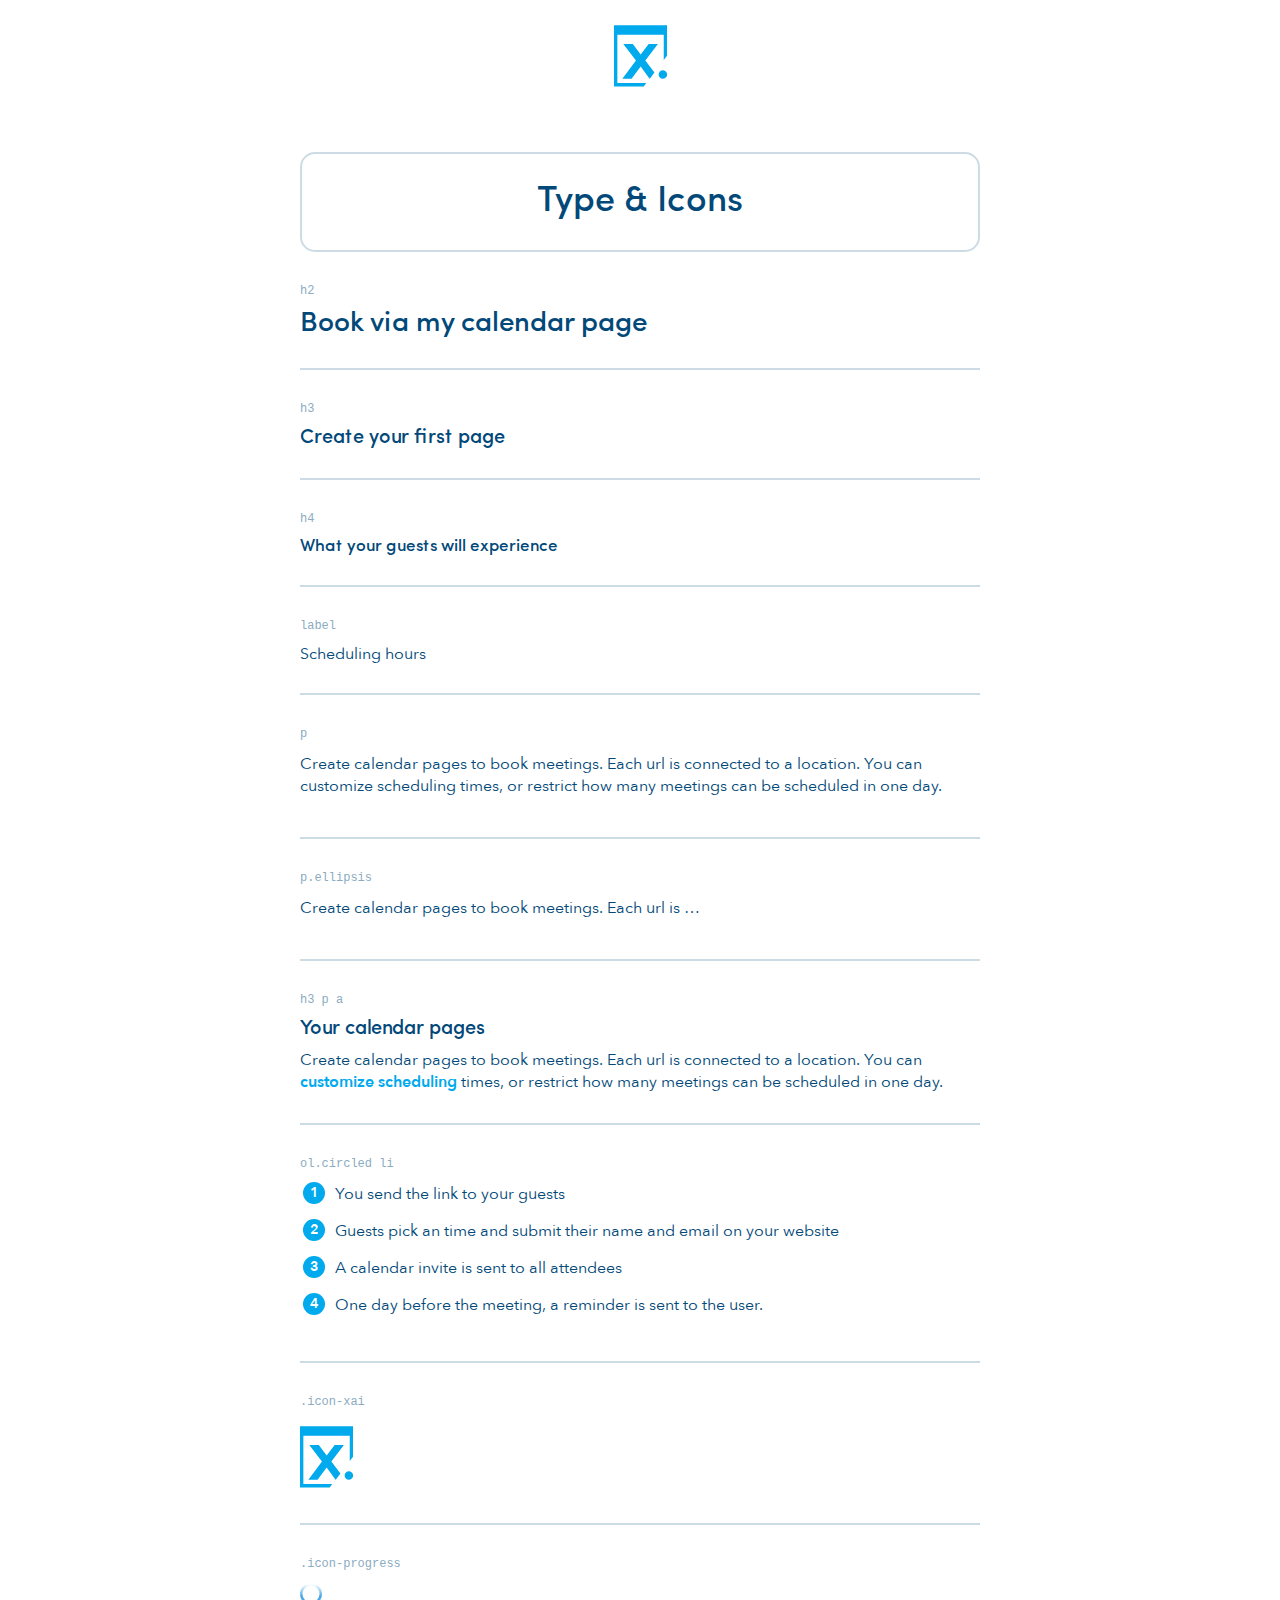
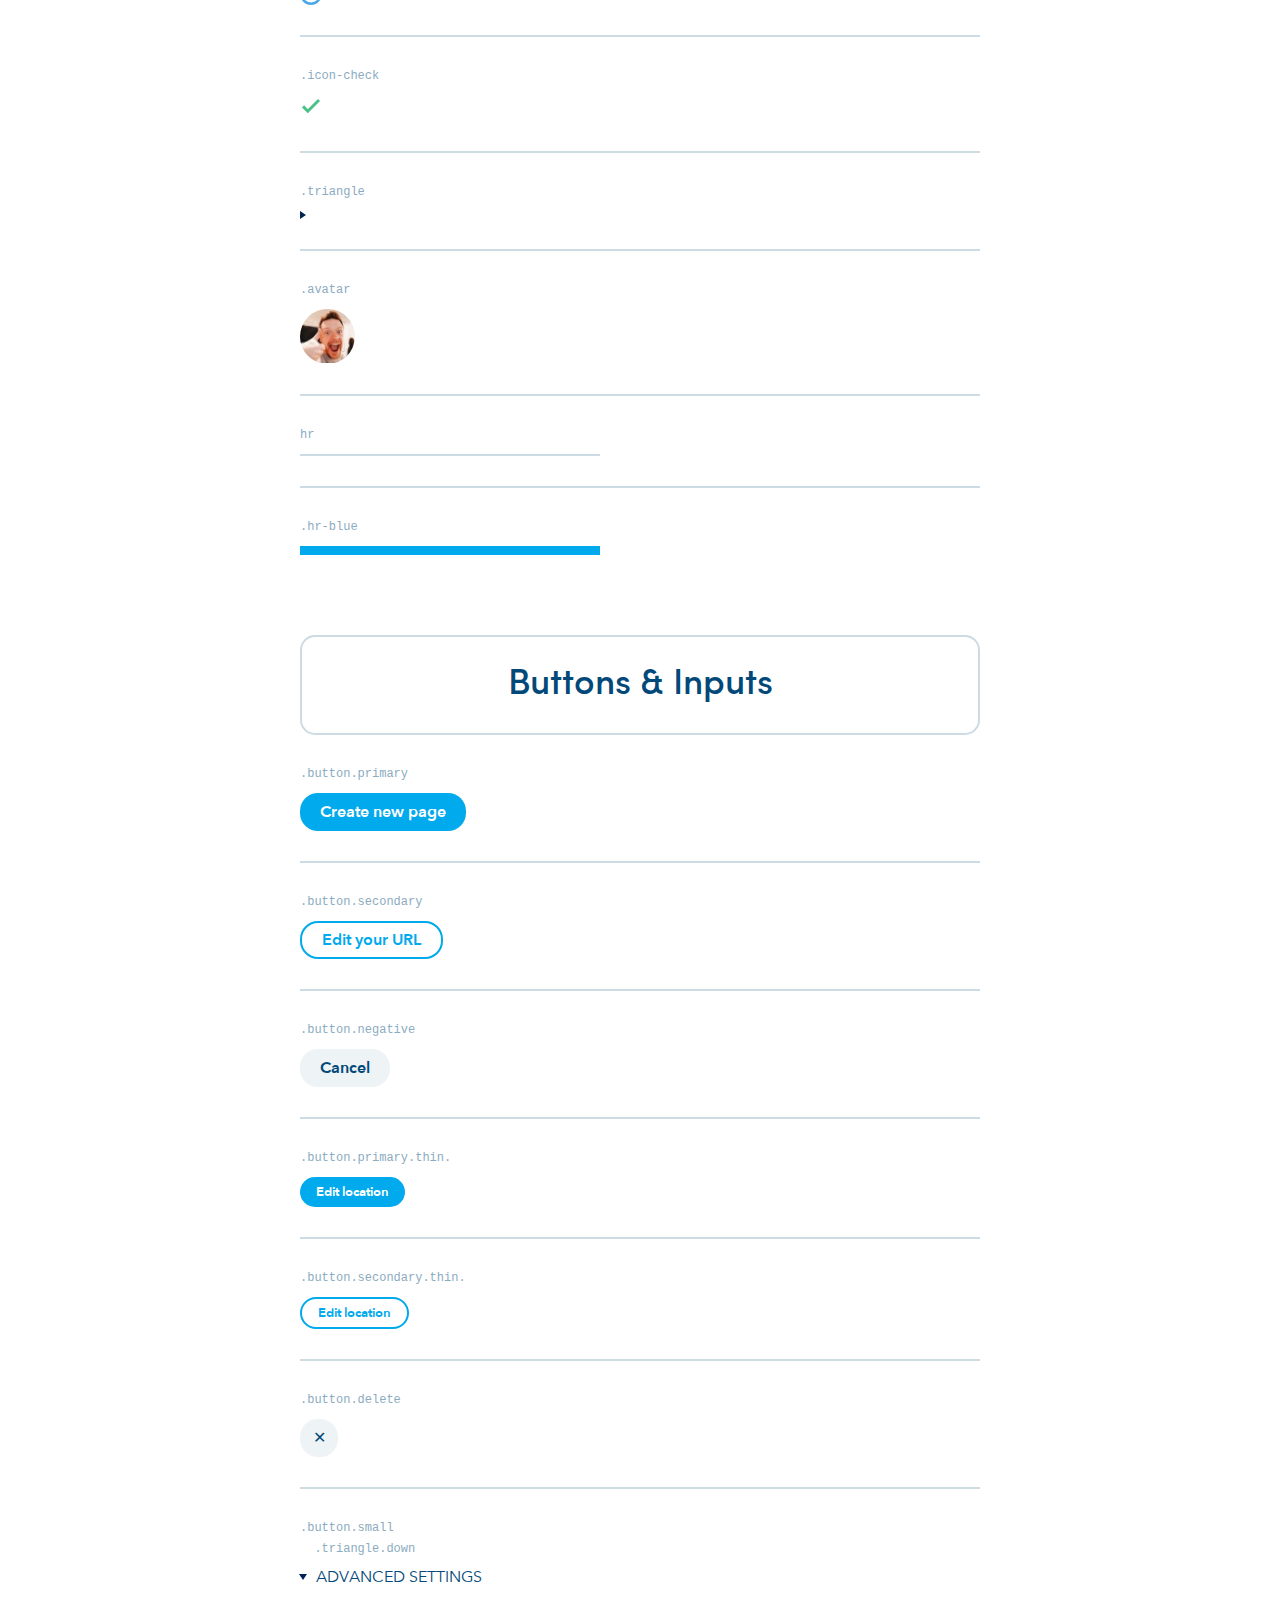
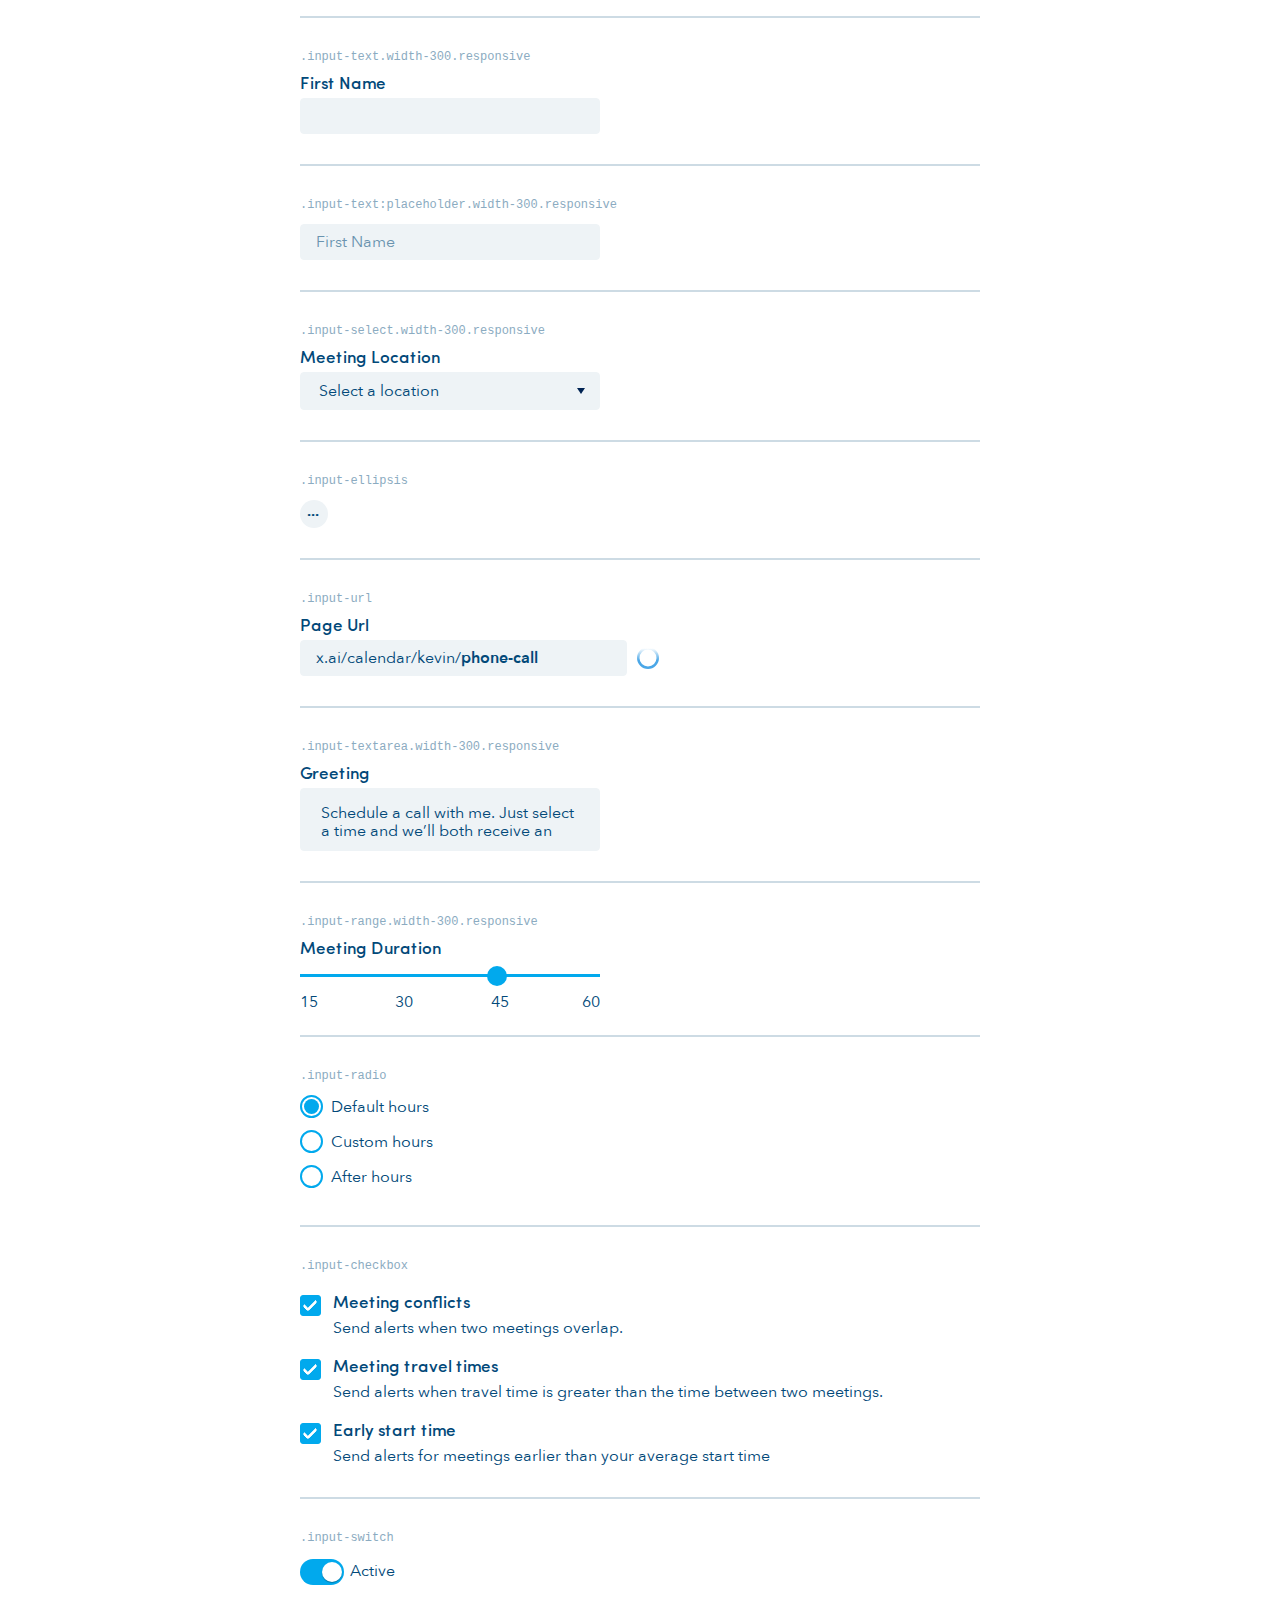
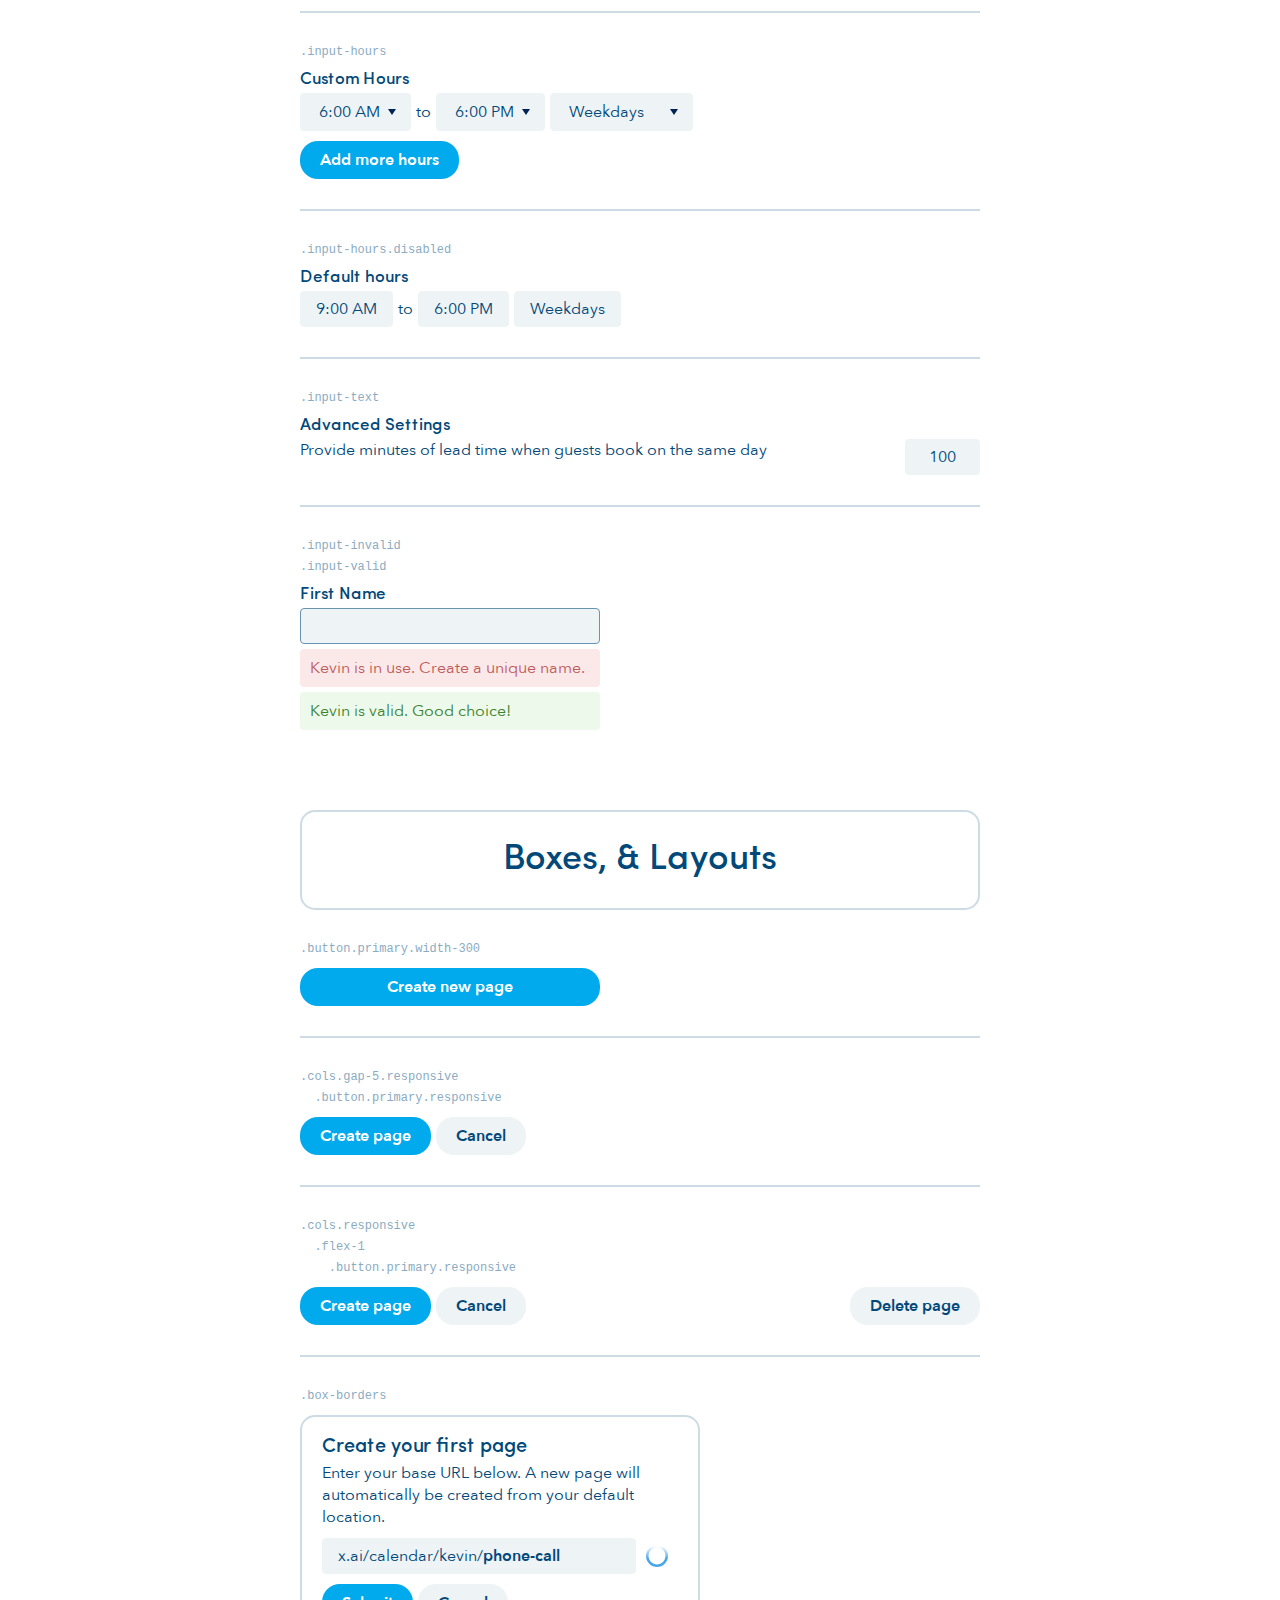
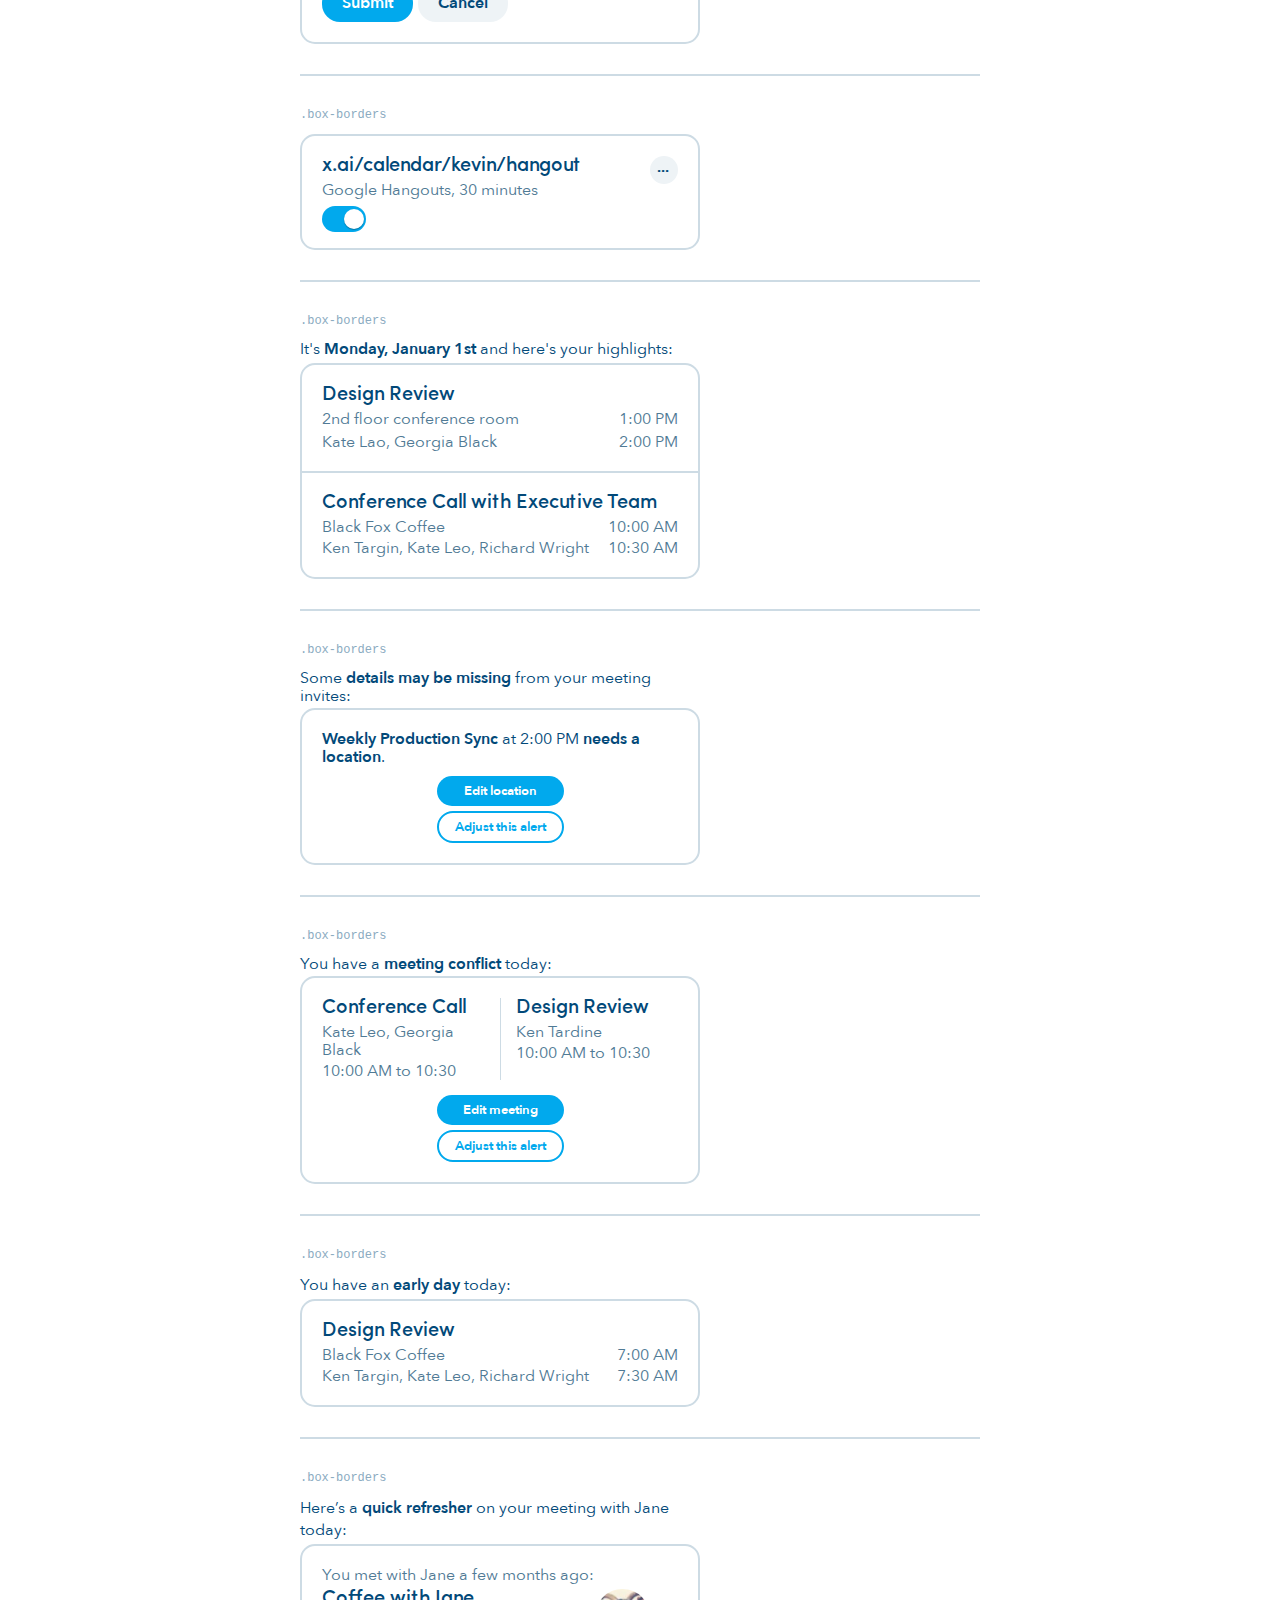
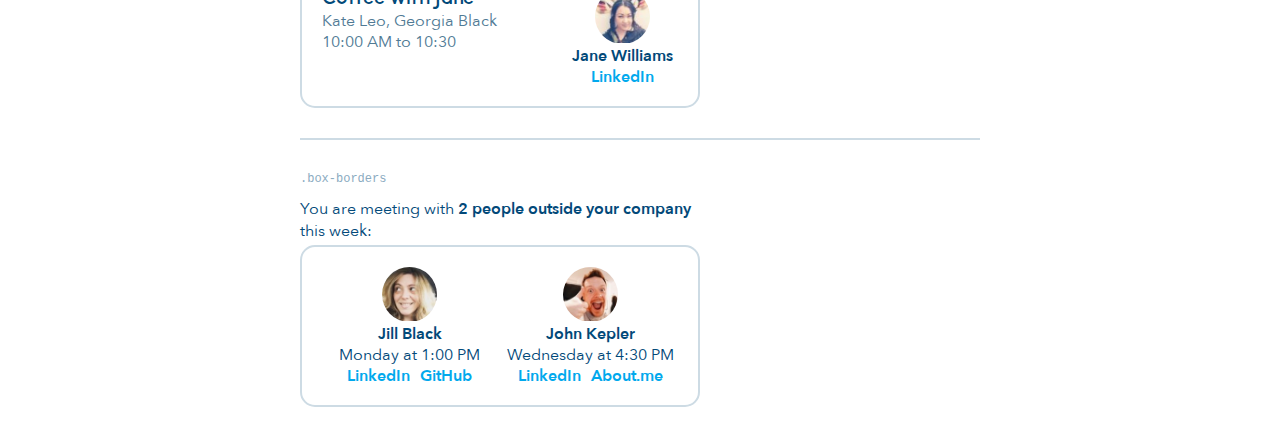
==== commit 661bb7db: "fixed checkboxes" ====
--- a/index.html
+++ b/index.html
@@ -3,6 +3,7 @@
 <head>
   <meta charset="utf-8">
   <link rel="stylesheet" href="./xds.css">
+  <link rel="stylesheet" href="./existing.css">
   <meta name="viewport" content="width=device-width, initial-scale=1, shrink-to-fit=no">
   <title>XDS - x.ai design system</title>
   <style>
--- a/xds.css
+++ b/xds.css
@@ -19,13 +19,16 @@
   height: 100vh;
 } 
 #xds,
-#xds * {
+#xds *,
+#xds :after,
+#xds :before {
   margin: 0;
   padding: 0;
   font-family: "Avenir Next", Arial, Helvetica, sans-serif;
   color: var(--black);
   background-color: transparent;
   font-size: 16px;  
+  font-weight: normal;  
   line-height: 18px;  
   box-sizing: border-box;
   border: none;
@@ -60,7 +63,7 @@
 }
 #xds h4 {
   font-family: "Sofia Pro", Futura, sans-serif;
-  font-size: 16px;
+  font-size: 17px;
   line-height: 17px;
   font-weight: 500;
 }
@@ -83,9 +86,6 @@
 }
 #xds strong {
   font-weight: 600;
-}
-#xds label {
-  cursor: pointer;
 }
 @media (max-width:415px){
   #xds h2 {
@@ -430,18 +430,18 @@
   content: '';
   border: 1.5px solid var(--grey65);
   display: block;
-  height: 17px;
-  width: 17px;
-  border-radius: 2px;
+  height: 21px;
+  width: 21px;
+  border-radius: 3px;
 }
 /* checked */
 #xds .input-checkbox input[type="checkbox"]:checked + label::after  {
   position: absolute;
-  top: 1px;
-  left: -26px;
+  top: 1.5px;
+  left: -27px;
   content: '';
-  width: 8px;
-  height: 5px;
+  width: 14px;
+  height: 8px;
   border: 3px solid white;
   border-top: none;
   border-right: none;
@@ -452,8 +452,8 @@
   top: -3px;
   left: -30px;
   content: '';
-  width: 17px;
-  height: 17px;  
+  width: 21px;
+  height: 21px;  
   background: var(--cyan);
   border: 1.5px solid var(--cyan);
   border-radius: 3px;
--- a/existing.css
+++ b/existing.css
@@ -0,0 +1,8 @@
+.am-fade-and-scale{-webkit-animation-duration:.3s;animation-duration:.3s;-webkit-animation-timing-function:ease-in-out;animation-timing-function:ease-in-out;-webkit-animation-fill-mode:backwards;animation-fill-mode:backwards}.am-fade-and-scale.am-fade-and-scale-add,.am-fade-and-scale.ng-enter,.am-fade-and-scale.ng-hide-remove,.am-fade-and-scale.ng-move{-webkit-animation-name:fadeAndScaleIn;animation-name:fadeAndScaleIn}.am-fade-and-scale.am-fade-and-scale-remove,.am-fade-and-scale.ng-hide,.am-fade-and-scale.ng-leave{-webkit-animation-name:fadeAndScaleOut;animation-name:fadeAndScaleOut}.am-fade-and-scale.ng-enter{visibility:hidden;-webkit-animation-name:fadeAndScaleIn;animation-name:fadeAndScaleIn}.am-fade-and-scale.ng-enter.ng-enter-active{visibility:visible}.am-fade-and-scale.ng-leave{-webkit-animation-name:fadeAndScaleOut;animation-name:fadeAndScaleOut}@-webkit-keyframes fadeAndScaleIn{from{opacity:0;-webkit-transform:scale(.7);transform:scale(.7)}to{opacity:1}}@keyframes fadeAndScaleIn{from{opacity:0;-webkit-transform:scale(.7);transform:scale(.7)}to{opacity:1}}@-webkit-keyframes fadeAndScaleOut{from{opacity:1}to{opacity:0;-webkit-transform:scale(.7);transform:scale(.7)}}@keyframes fadeAndScaleOut{from{opacity:1}to{opacity:0;-webkit-transform:scale(.7);transform:scale(.7)}}.am-fade-and-slide-top{-webkit-animation-duration:.3s;animation-duration:.3s;-webkit-animation-timing-function:ease-in-out;animation-timing-function:ease-in-out;-webkit-animation-fill-mode:backwards;animation-fill-mode:backwards}.am-fade-and-slide-top.am-fade-and-slide-top-add,.am-fade-and-slide-top.ng-hide-remove,.am-fade-and-slide-top.ng-move{-webkit-animation-name:fadeAndSlideFromTop;animation-name:fadeAndSlideFromTop}.am-fade-and-slide-top.am-fade-and-slide-top-remove,.am-fade-and-slide-top.ng-hide{-webkit-animation-name:fadeAndSlideToTop;animation-name:fadeAndSlideToTop}.am-fade-and-slide-top.ng-enter{visibility:hidden;-webkit-animation-name:fadeAndSlideFromTop;animation-name:fadeAndSlideFromTop}.am-fade-and-slide-top.ng-enter.ng-enter-active{visibility:visible}.am-fade-and-slide-top.ng-leave{-webkit-animation-name:fadeAndSlideToTop;animation-name:fadeAndSlideToTop}.am-fade-and-slide-right{-webkit-animation-duration:.3s;animation-duration:.3s;-webkit-animation-timing-function:ease-in-out;animation-timing-function:ease-in-out;-webkit-animation-fill-mode:backwards;animation-fill-mode:backwards}.am-fade-and-slide-right.am-fade-and-slide-right-add,.am-fade-and-slide-right.ng-hide-remove,.am-fade-and-slide-right.ng-move{-webkit-animation-name:fadeAndSlideFromRight;animation-name:fadeAndSlideFromRight}.am-fade-and-slide-right.am-fade-and-slide-right-remove,.am-fade-and-slide-right.ng-hide{-webkit-animation-name:fadeAndSlideToRight;animation-name:fadeAndSlideToRight}.am-fade-and-slide-right.ng-enter{visibility:hidden;-webkit-animation-name:fadeAndSlideFromRight;animation-name:fadeAndSlideFromRight}.am-fade-and-slide-right.ng-enter.ng-enter-active{visibility:visible}.am-fade-and-slide-right.ng-leave{-webkit-animation-name:fadeAndSlideToRight;animation-name:fadeAndSlideToRight}.am-fade-and-slide-bottom{-webkit-animation-duration:.3s;animation-duration:.3s;-webkit-animation-timing-function:ease-in-out;animation-timing-function:ease-in-out;-webkit-animation-fill-mode:backwards;animation-fill-mode:backwards}.am-fade-and-slide-bottom.am-fade-and-slide-bottom-add,.am-fade-and-slide-bottom.ng-hide-remove,.am-fade-and-slide-bottom.ng-move{-webkit-animation-name:fadeAndSlideFromBottom;animation-name:fadeAndSlideFromBottom}.am-fade-and-slide-bottom.am-fade-and-slide-bottom-remove,.am-fade-and-slide-bottom.ng-hide{-webkit-animation-name:fadeAndSlideToBottom;animation-name:fadeAndSlideToBottom}.am-fade-and-slide-bottom.ng-enter{visibility:hidden;-webkit-animation-name:fadeAndSlideFromBottom;animation-name:fadeAndSlideFromBottom}.am-fade-and-slide-bottom.ng-enter.ng-enter-active{visibility:visible}.am-fade-and-slide-bottom.ng-leave{-webkit-animation-name:fadeAndSlideToBottom;animation-name:fadeAndSlideToBottom}.am-fade-and-slide-left{-webkit-animation-duration:.3s;animation-duration:.3s;-webkit-animation-timing-function:ease-in-out;animation-timing-function:ease-in-out;-webkit-animation-fill-mode:backwards;animation-fill-mode:backwards}.am-fade-and-slide-left.am-fade-and-slide-left-add,.am-fade-and-slide-left.ng-hide-remove,.am-fade-and-slide-left.ng-move{-webkit-animation-fill-mode:backwards;animation-fill-mode:backwards;-webkit-animation-name:fadeAndSlideFromLeft;animation-name:fadeAndSlideFromLeft}.am-fade-and-slide-left.am-fade-and-slide-left-remove,.am-fade-and-slide-left.ng-hide{-webkit-animation-name:fadeAndSlideToLeft;animation-name:fadeAndSlideToLeft}.am-fade-and-slide-left.ng-enter{visibility:hidden;-webkit-animation-name:fadeAndSlideFromLeft;animation-name:fadeAndSlideFromLeft}.am-fade-and-slide-left.ng-enter.ng-enter-active{visibility:visible}.am-fade-and-slide-left.ng-leave{-webkit-animation-name:fadeAndSlideToLeft;animation-name:fadeAndSlideToLeft}@-webkit-keyframes fadeAndSlideFromTop{from{opacity:0;-webkit-transform:translateY(-20%);transform:translateY(-20%)}to{opacity:1}}@keyframes fadeAndSlideFromTop{from{opacity:0;-webkit-transform:translateY(-20%);transform:translateY(-20%)}to{opacity:1}}@-webkit-keyframes fadeAndSlideToTop{from{opacity:1}to{opacity:0;-webkit-transform:translateY(-20%);transform:translateY(-20%)}}@keyframes fadeAndSlideToTop{from{opacity:1}to{opacity:0;-webkit-transform:translateY(-20%);transform:translateY(-20%)}}@-webkit-keyframes fadeAndSlideFromRight{from{opacity:0;-webkit-transform:translateX(20%);transform:translateX(20%)}to{opacity:1}}@keyframes fadeAndSlideFromRight{from{opacity:0;-webkit-transform:translateX(20%);transform:translateX(20%)}to{opacity:1}}@-webkit-keyframes fadeAndSlideToRight{from{opacity:1}to{opacity:0;-webkit-transform:translateX(20%);transform:translateX(20%)}}@keyframes fadeAndSlideToRight{from{opacity:1}to{opacity:0;-webkit-transform:translateX(20%);transform:translateX(20%)}}@-webkit-keyframes fadeAndSlideFromBottom{from{opacity:0;-webkit-transform:translateY(20%);transform:translateY(20%)}to{opacity:1}}@keyframes fadeAndSlideFromBottom{from{opacity:0;-webkit-transform:translateY(20%);transform:translateY(20%)}to{opacity:1}}@-webkit-keyframes fadeAndSlideToBottom{from{opacity:1}to{opacity:0;-webkit-transform:translateY(20%);transform:translateY(20%)}}@keyframes fadeAndSlideToBottom{from{opacity:1}to{opacity:0;-webkit-transform:translateY(20%);transform:translateY(20%)}}@-webkit-keyframes fadeAndSlideFromLeft{from{opacity:0;-webkit-transform:translateX(-20%);transform:translateX(-20%)}to{opacity:1}}@keyframes fadeAndSlideFromLeft{from{opacity:0;-webkit-transform:translateX(-20%);transform:translateX(-20%)}to{opacity:1}}@-webkit-keyframes fadeAndSlideToLeft{from{opacity:1}to{opacity:0;-webkit-transform:translateX(-20%);transform:translateX(-20%)}}@keyframes fadeAndSlideToLeft{from{opacity:1}to{opacity:0;-webkit-transform:translateX(-20%);transform:translateX(-20%)}}.am-fade{-webkit-animation-duration:.3s;animation-duration:.3s;-webkit-animation-timing-function:linear;animation-timing-function:linear;-webkit-animation-fill-mode:backwards;animation-fill-mode:backwards;opacity:1}.am-fade.am-fade-add,.am-fade.ng-hide-remove,.am-fade.ng-move{-webkit-animation-name:fadeIn;animation-name:fadeIn}.am-fade.am-fade-remove,.am-fade.ng-hide{-webkit-animation-name:fadeOut;animation-name:fadeOut}.am-fade.ng-enter{visibility:hidden;-webkit-animation-name:fadeIn;animation-name:fadeIn}.am-fade.ng-enter.ng-enter-active{visibility:visible}.am-fade.ng-leave{-webkit-animation-name:fadeOut;animation-name:fadeOut}@-webkit-keyframes fadeIn{from{opacity:0}to{opacity:1}}@keyframes fadeIn{from{opacity:0}to{opacity:1}}@-webkit-keyframes fadeOut{from{opacity:1}to{opacity:0}}@keyframes fadeOut{from{opacity:1}to{opacity:0}}.aside-backdrop.am-fade,.modal-backdrop.am-fade{background:rgba(0,0,0,.5);-webkit-animation-duration:.15s;animation-duration:.15s}.am-flip-x{-webkit-animation-duration:.4s;animation-duration:.4s;-webkit-animation-timing-function:ease;animation-timing-function:ease;-webkit-animation-fill-mode:backwards;animation-fill-mode:backwards}.am-flip-x.am-flip-x-add,.am-flip-x.ng-hide-remove,.am-flip-x.ng-move{-webkit-animation-name:flipInXBounce;animation-name:flipInXBounce}.am-flip-x.am-flip-x-remove,.am-flip-x.ng-hide{-webkit-animation-name:flipOutX;animation-name:flipOutX}.am-flip-x.ng-enter{visibility:hidden;-webkit-animation-name:flipInXBounce;animation-name:flipInXBounce}.am-flip-x.ng-enter.ng-enter-active{visibility:visible}.am-flip-x.ng-leave{-webkit-animation-name:flipOutX;animation-name:flipOutX}.am-flip-x-linear{-webkit-animation-duration:.4s;animation-duration:.4s;-webkit-animation-timing-function:ease;animation-timing-function:ease;-webkit-animation-fill-mode:backwards;animation-fill-mode:backwards}.am-flip-x-linear.am-flip-x-add,.am-flip-x-linear.ng-hide-remove,.am-flip-x-linear.ng-move{-webkit-animation-name:flipInX;animation-name:flipInX}.am-flip-x-linear.am-flip-x-remove,.am-flip-x-linear.ng-hide{-webkit-animation-name:flipOutX;animation-name:flipOutX}.am-flip-x-linear.ng-enter{visibility:hidden;-webkit-animation-name:flipInX;animation-name:flipInX}.am-flip-x-linear.ng-enter.ng-enter-active{visibility:visible}.am-flip-x-linear.ng-leave{-webkit-animation-name:flipOutX;animation-name:flipOutX}@-webkit-keyframes flipInX{from{opacity:0;-webkit-transform:perspective(400px) rotateX(90deg);transform:perspective(400px) rotateX(90deg)}to{opacity:1;-webkit-transform:perspective(400px) rotateX(0deg);transform:perspective(400px) rotateX(0deg)}}@keyframes flipInX{from{opacity:0;-webkit-transform:perspective(400px) rotateX(90deg);transform:perspective(400px) rotateX(90deg)}to{opacity:1;-webkit-transform:perspective(400px) rotateX(0deg);transform:perspective(400px) rotateX(0deg)}}@-webkit-keyframes flipInXBounce{from{opacity:0;-webkit-transform:perspective(400px) rotateX(90deg);transform:perspective(400px) rotateX(90deg)}40%{-webkit-transform:perspective(400px) rotateX(-10deg);transform:perspective(400px) rotateX(-10deg)}70%{-webkit-transform:perspective(400px) rotateX(10deg);transform:perspective(400px) rotateX(10deg)}to{opacity:1;-webkit-transform:perspective(400px) rotateX(0deg);transform:perspective(400px) rotateX(0deg)}}@keyframes flipInXBounce{from{opacity:0;-webkit-transform:perspective(400px) rotateX(90deg);transform:perspective(400px) rotateX(90deg)}40%{-webkit-transform:perspective(400px) rotateX(-10deg);transform:perspective(400px) rotateX(-10deg)}70%{-webkit-transform:perspective(400px) rotateX(10deg);transform:perspective(400px) rotateX(10deg)}to{opacity:1;-webkit-transform:perspective(400px) rotateX(0deg);transform:perspective(400px) rotateX(0deg)}}@-webkit-keyframes flipOutX{from{opacity:1;-webkit-transform:perspective(400px) rotateX(0deg);transform:perspective(400px) rotateX(0deg)}to{opacity:0;-webkit-transform:perspective(400px) rotateX(90deg);transform:perspective(400px) rotateX(90deg)}}@keyframes flipOutX{from{opacity:1;-webkit-transform:perspective(400px) rotateX(0deg);transform:perspective(400px) rotateX(0deg)}to{opacity:0;-webkit-transform:perspective(400px) rotateX(90deg);transform:perspective(400px) rotateX(90deg)}}.am-slide-top{-webkit-animation-duration:.3s;animation-duration:.3s;-webkit-animation-timing-function:ease-in-out;animation-timing-function:ease-in-out;-webkit-animation-fill-mode:backwards;animation-fill-mode:backwards}.am-slide-top.am-fade-and-slide-top-add,.am-slide-top.ng-hide-remove,.am-slide-top.ng-move{-webkit-animation-name:slideFromTop;animation-name:slideFromTop}.am-slide-top.am-fade-and-slide-top-remove,.am-slide-top.ng-hide{-webkit-animation-name:slideToTop;animation-name:slideToTop}.am-slide-top.ng-enter{visibility:hidden;-webkit-animation-name:slideFromTop;animation-name:slideFromTop}.am-slide-top.ng-enter.ng-enter-active{visibility:visible}.am-slide-top.ng-leave{-webkit-animation-name:slideToTop;animation-name:slideToTop}.am-slide-right{-webkit-animation-duration:.3s;animation-duration:.3s;-webkit-animation-timing-function:ease-in-out;animation-timing-function:ease-in-out;-webkit-animation-fill-mode:backwards;animation-fill-mode:backwards}.am-slide-right.am-fade-and-slide-right-add,.am-slide-right.ng-hide-remove,.am-slide-right.ng-move{-webkit-animation-name:slideFromRight;animation-name:slideFromRight}.am-slide-right.am-fade-and-slide-right-remove,.am-slide-right.ng-hide{-webkit-animation-name:slideToRight;animation-name:slideToRight}.am-slide-right.ng-enter{visibility:hidden;-webkit-animation-name:slideFromRight;animation-name:slideFromRight}.am-slide-right.ng-enter.ng-enter-active{visibility:visible}.am-slide-right.ng-leave{-webkit-animation-name:slideToRight;animation-name:slideToRight}.am-slide-bottom{-webkit-animation-duration:.3s;animation-duration:.3s;-webkit-animation-timing-function:ease-in-out;animation-timing-function:ease-in-out;-webkit-animation-fill-mode:backwards;animation-fill-mode:backwards}.am-slide-bottom.am-fade-and-slide-bottom-add,.am-slide-bottom.ng-hide-remove,.am-slide-bottom.ng-move{-webkit-animation-name:slideFromBottom;animation-name:slideFromBottom}.am-slide-bottom.am-fade-and-slide-bottom-remove,.am-slide-bottom.ng-hide{-webkit-animation-name:slideToBottom;animation-name:slideToBottom}.am-slide-bottom.ng-enter{visibility:hidden;-webkit-animation-name:slideFromBottom;animation-name:slideFromBottom}.am-slide-bottom.ng-enter.ng-enter-active{visibility:visible}.am-slide-bottom.ng-leave{-webkit-animation-name:slideToBottom;animation-name:slideToBottom}.am-slide-left{-webkit-animation-duration:.3s;animation-duration:.3s;-webkit-animation-timing-function:ease-in-out;animation-timing-function:ease-in-out;-webkit-animation-fill-mode:backwards;animation-fill-mode:backwards}.am-slide-left.am-fade-and-slide-left-add,.am-slide-left.ng-hide-remove,.am-slide-left.ng-move{-webkit-animation-name:slideFromLeft;animation-name:slideFromLeft}.am-slide-left.am-fade-and-slide-left-remove,.am-slide-left.ng-hide{-webkit-animation-name:slideToLeft;animation-name:slideToLeft}.am-slide-left.ng-enter{visibility:hidden;-webkit-animation-name:slideFromLeft;animation-name:slideFromLeft}.am-slide-left.ng-enter.ng-enter-active{visibility:visible}.am-slide-left.ng-leave{-webkit-animation-name:slideToLeft;animation-name:slideToLeft}@-webkit-keyframes slideFromTop{from{-webkit-transform:translateY(-100%);transform:translateY(-100%)}}@keyframes slideFromTop{from{-webkit-transform:translateY(-100%);transform:translateY(-100%)}}@-webkit-keyframes slideToTop{to{-webkit-transform:translateY(-100%);transform:translateY(-100%)}}@keyframes slideToTop{to{-webkit-transform:translateY(-100%);transform:translateY(-100%)}}@-webkit-keyframes slideFromRight{from{-webkit-transform:translateX(100%);transform:translateX(100%)}}@keyframes slideFromRight{from{-webkit-transform:translateX(100%);transform:translateX(100%)}}@-webkit-keyframes slideToRight{to{-webkit-transform:translateX(100%);transform:translateX(100%)}}@keyframes slideToRight{to{-webkit-transform:translateX(100%);transform:translateX(100%)}}@-webkit-keyframes slideFromBottom{from{-webkit-transform:translateY(100%);transform:translateY(100%)}}@keyframes slideFromBottom{from{-webkit-transform:translateY(100%);transform:translateY(100%)}}@-webkit-keyframes slideToBottom{to{-webkit-transform:translateY(100%);transform:translateY(100%)}}@keyframes slideToBottom{to{-webkit-transform:translateY(100%);transform:translateY(100%)}}@-webkit-keyframes slideFromLeft{from{-webkit-transform:translateX(-100%);transform:translateX(-100%)}}@keyframes slideFromLeft{from{-webkit-transform:translateX(-100%);transform:translateX(-100%)}}@-webkit-keyframes slideToLeft{to{-webkit-transform:translateX(-100%);transform:translateX(-100%)}}@keyframes slideToLeft{to{-webkit-transform:translateX(-100%);transform:translateX(-100%)}}
+html{font-family:sans-serif;-ms-text-size-adjust:100%;-webkit-text-size-adjust:100%}body{margin:0}article,aside,details,figcaption,figure,footer,header,hgroup,main,nav,section,summary{display:block}audio,canvas,progress,video{display:inline-block;vertical-align:baseline}audio:not([controls]){display:none;height:0}[hidden],template{display:none}a{background:0 0}a:active,a:hover{outline:0}abbr[title]{border-bottom:1px dotted}b,strong{font-weight:700}dfn{font-style:italic}mark{background:#ff0;color:#000}sub,sup{font-size:75%;line-height:0;position:relative;vertical-align:baseline}sup{top:-.5em}sub{bottom:-.25em}img{border:0}svg:not(:root){overflow:hidden}figure{margin:1em 40px}hr{-moz-box-sizing:content-box;box-sizing:content-box;height:0}pre{overflow:auto}code,kbd,pre,samp{font-family:monospace,monospace;font-size:1em}button,input,optgroup,select,textarea{color:inherit;font:inherit;margin:0}button{overflow:visible}button,select{text-transform:none}button,html input[type=button],input[type=reset],input[type=submit]{-webkit-appearance:button;cursor:pointer}button[disabled],html input[disabled]{cursor:default}button::-moz-focus-inner,input::-moz-focus-inner{border:0;padding:0}input{line-height:normal}input[type=checkbox],input[type=radio]{box-sizing:border-box;padding:0}input[type=number]::-webkit-inner-spin-button,input[type=number]::-webkit-outer-spin-button{height:auto}input[type=search]{-webkit-appearance:textfield;-moz-box-sizing:content-box;-webkit-box-sizing:content-box;box-sizing:content-box}input[type=search]::-webkit-search-cancel-button,input[type=search]::-webkit-search-decoration{-webkit-appearance:none}fieldset{border:1px solid silver;margin:0 2px;padding:.35em .625em .75em}legend{border:0;padding:0}textarea{overflow:auto}optgroup{font-weight:700}table{border-collapse:collapse;border-spacing:0}td,th{padding:0}
+@charset "UTF-8";@font-face{font-family:Ionicons;src:url(../fonts/ionicons.eot?v=2.0.0);src:url(../fonts/ionicons.eot?v=2.0.0#iefix) format("embedded-opentype"),url(../fonts/ionicons.ttf?v=2.0.0) format("truetype"),url(../fonts/ionicons.woff?v=2.0.0) format("woff"),url(../fonts/ionicons.svg?v=2.0.0#Ionicons) format("svg");font-weight:400;font-style:normal}.ion,.ion-alert-circled:before,.ion-alert:before,.ion-android-add-circle:before,.ion-android-add:before,.ion-android-alarm-clock:before,.ion-android-alert:before,.ion-android-apps:before,.ion-android-archive:before,.ion-android-arrow-back:before,.ion-android-arrow-down:before,.ion-android-arrow-dropdown-circle:before,.ion-android-arrow-dropdown:before,.ion-android-arrow-dropleft-circle:before,.ion-android-arrow-dropleft:before,.ion-android-arrow-dropright-circle:before,.ion-android-arrow-dropright:before,.ion-android-arrow-dropup-circle:before,.ion-android-arrow-dropup:before,.ion-android-arrow-forward:before,.ion-android-arrow-up:before,.ion-android-attach:before,.ion-android-bar:before,.ion-android-bicycle:before,.ion-android-boat:before,.ion-android-bookmark:before,.ion-android-bulb:before,.ion-android-bus:before,.ion-android-calendar:before,.ion-android-call:before,.ion-android-camera:before,.ion-android-cancel:before,.ion-android-car:before,.ion-android-cart:before,.ion-android-chat:before,.ion-android-checkbox-blank:before,.ion-android-checkbox-outline-blank:before,.ion-android-checkbox-outline:before,.ion-android-checkbox:before,.ion-android-checkmark-circle:before,.ion-android-clipboard:before,.ion-android-close:before,.ion-android-cloud-circle:before,.ion-android-cloud-done:before,.ion-android-cloud-outline:before,.ion-android-cloud:before,.ion-android-color-palette:before,.ion-android-compass:before,.ion-android-contact:before,.ion-android-contacts:before,.ion-android-contract:before,.ion-android-create:before,.ion-android-delete:before,.ion-android-desktop:before,.ion-android-document:before,.ion-android-done-all:before,.ion-android-done:before,.ion-android-download:before,.ion-android-drafts:before,.ion-android-exit:before,.ion-android-expand:before,.ion-android-favorite-outline:before,.ion-android-favorite:before,.ion-android-film:before,.ion-android-folder-open:before,.ion-android-folder:before,.ion-android-funnel:before,.ion-android-globe:before,.ion-android-hand:before,.ion-android-hangout:before,.ion-android-happy:before,.ion-android-home:before,.ion-android-image:before,.ion-android-laptop:before,.ion-android-list:before,.ion-android-locate:before,.ion-android-lock:before,.ion-android-mail:before,.ion-android-map:before,.ion-android-menu:before,.ion-android-microphone-off:before,.ion-android-microphone:before,.ion-android-more-horizontal:before,.ion-android-more-vertical:before,.ion-android-navigate:before,.ion-android-notifications-none:before,.ion-android-notifications-off:before,.ion-android-notifications:before,.ion-android-open:before,.ion-android-options:before,.ion-android-people:before,.ion-android-person-add:before,.ion-android-person:before,.ion-android-phone-landscape:before,.ion-android-phone-portrait:before,.ion-android-pin:before,.ion-android-plane:before,.ion-android-playstore:before,.ion-android-print:before,.ion-android-radio-button-off:before,.ion-android-radio-button-on:before,.ion-android-refresh:before,.ion-android-remove-circle:before,.ion-android-remove:before,.ion-android-restaurant:before,.ion-android-sad:before,.ion-android-search:before,.ion-android-send:before,.ion-android-settings:before,.ion-android-share-alt:before,.ion-android-share:before,.ion-android-star-half:before,.ion-android-star-outline:before,.ion-android-star:before,.ion-android-stopwatch:before,.ion-android-subway:before,.ion-android-sunny:before,.ion-android-sync:before,.ion-android-textsms:before,.ion-android-time:before,.ion-android-train:before,.ion-android-unlock:before,.ion-android-upload:before,.ion-android-volume-down:before,.ion-android-volume-mute:before,.ion-android-volume-off:before,.ion-android-volume-up:before,.ion-android-walk:before,.ion-android-warning:before,.ion-android-watch:before,.ion-android-wifi:before,.ion-aperture:before,.ion-archive:before,.ion-arrow-down-a:before,.ion-arrow-down-b:before,.ion-arrow-down-c:before,.ion-arrow-expand:before,.ion-arrow-graph-down-left:before,.ion-arrow-graph-down-right:before,.ion-arrow-graph-up-left:before,.ion-arrow-graph-up-right:before,.ion-arrow-left-a:before,.ion-arrow-left-b:before,.ion-arrow-left-c:before,.ion-arrow-move:before,.ion-arrow-resize:before,.ion-arrow-return-left:before,.ion-arrow-return-right:before,.ion-arrow-right-a:before,.ion-arrow-right-b:before,.ion-arrow-right-c:before,.ion-arrow-shrink:before,.ion-arrow-swap:before,.ion-arrow-up-a:before,.ion-arrow-up-b:before,.ion-arrow-up-c:before,.ion-asterisk:before,.ion-at:before,.ion-backspace-outline:before,.ion-backspace:before,.ion-bag:before,.ion-battery-charging:before,.ion-battery-empty:before,.ion-battery-full:before,.ion-battery-half:before,.ion-battery-low:before,.ion-beaker:before,.ion-beer:before,.ion-bluetooth:before,.ion-bonfire:before,.ion-bookmark:before,.ion-bowtie:before,.ion-briefcase:before,.ion-bug:before,.ion-calculator:before,.ion-calendar:before,.ion-camera:before,.ion-card:before,.ion-cash:before,.ion-chatbox-working:before,.ion-chatbox:before,.ion-chatboxes:before,.ion-chatbubble-working:before,.ion-chatbubble:before,.ion-chatbubbles:before,.ion-checkmark-circled:before,.ion-checkmark-round:before,.ion-checkmark:before,.ion-chevron-down:before,.ion-chevron-left:before,.ion-chevron-right:before,.ion-chevron-up:before,.ion-clipboard:before,.ion-clock:before,.ion-close-circled:before,.ion-close-round:before,.ion-close:before,.ion-closed-captioning:before,.ion-cloud:before,.ion-code-download:before,.ion-code-working:before,.ion-code:before,.ion-coffee:before,.ion-compass:before,.ion-compose:before,.ion-connection-bars:before,.ion-contrast:before,.ion-crop:before,.ion-cube:before,.ion-disc:before,.ion-document-text:before,.ion-document:before,.ion-drag:before,.ion-earth:before,.ion-easel:before,.ion-edit:before,.ion-egg:before,.ion-eject:before,.ion-email-unread:before,.ion-email:before,.ion-erlenmeyer-flask-bubbles:before,.ion-erlenmeyer-flask:before,.ion-eye-disabled:before,.ion-eye:before,.ion-female:before,.ion-filing:before,.ion-film-marker:before,.ion-fireball:before,.ion-flag:before,.ion-flame:before,.ion-flash-off:before,.ion-flash:before,.ion-folder:before,.ion-fork-repo:before,.ion-fork:before,.ion-forward:before,.ion-funnel:before,.ion-gear-a:before,.ion-gear-b:before,.ion-grid:before,.ion-hammer:before,.ion-happy-outline:before,.ion-happy:before,.ion-headphone:before,.ion-heart-broken:before,.ion-heart:before,.ion-help-buoy:before,.ion-help-circled:before,.ion-help:before,.ion-home:before,.ion-icecream:before,.ion-image:before,.ion-images:before,.ion-information-circled:before,.ion-information:before,.ion-ionic:before,.ion-ios-alarm-outline:before,.ion-ios-alarm:before,.ion-ios-albums-outline:before,.ion-ios-albums:before,.ion-ios-americanfootball-outline:before,.ion-ios-americanfootball:before,.ion-ios-analytics-outline:before,.ion-ios-analytics:before,.ion-ios-arrow-back:before,.ion-ios-arrow-down:before,.ion-ios-arrow-forward:before,.ion-ios-arrow-left:before,.ion-ios-arrow-right:before,.ion-ios-arrow-thin-down:before,.ion-ios-arrow-thin-left:before,.ion-ios-arrow-thin-right:before,.ion-ios-arrow-thin-up:before,.ion-ios-arrow-up:before,.ion-ios-at-outline:before,.ion-ios-at:before,.ion-ios-barcode-outline:before,.ion-ios-barcode:before,.ion-ios-baseball-outline:before,.ion-ios-baseball:before,.ion-ios-basketball-outline:before,.ion-ios-basketball:before,.ion-ios-bell-outline:before,.ion-ios-bell:before,.ion-ios-body-outline:before,.ion-ios-body:before,.ion-ios-bolt-outline:before,.ion-ios-bolt:before,.ion-ios-book-outline:before,.ion-ios-book:before,.ion-ios-bookmarks-outline:before,.ion-ios-bookmarks:before,.ion-ios-box-outline:before,.ion-ios-box:before,.ion-ios-briefcase-outline:before,.ion-ios-briefcase:before,.ion-ios-browsers-outline:before,.ion-ios-browsers:before,.ion-ios-calculator-outline:before,.ion-ios-calculator:before,.ion-ios-calendar-outline:before,.ion-ios-calendar:before,.ion-ios-camera-outline:before,.ion-ios-camera:before,.ion-ios-cart-outline:before,.ion-ios-cart:before,.ion-ios-chatboxes-outline:before,.ion-ios-chatboxes:before,.ion-ios-chatbubble-outline:before,.ion-ios-chatbubble:before,.ion-ios-checkmark-empty:before,.ion-ios-checkmark-outline:before,.ion-ios-checkmark:before,.ion-ios-circle-filled:before,.ion-ios-circle-outline:before,.ion-ios-clock-outline:before,.ion-ios-clock:before,.ion-ios-close-empty:before,.ion-ios-close-outline:before,.ion-ios-close:before,.ion-ios-cloud-download-outline:before,.ion-ios-cloud-download:before,.ion-ios-cloud-outline:before,.ion-ios-cloud-upload-outline:before,.ion-ios-cloud-upload:before,.ion-ios-cloud:before,.ion-ios-cloudy-night-outline:before,.ion-ios-cloudy-night:before,.ion-ios-cloudy-outline:before,.ion-ios-cloudy:before,.ion-ios-cog-outline:before,.ion-ios-cog:before,.ion-ios-color-filter-outline:before,.ion-ios-color-filter:before,.ion-ios-color-wand-outline:before,.ion-ios-color-wand:before,.ion-ios-compose-outline:before,.ion-ios-compose:before,.ion-ios-contact-outline:before,.ion-ios-contact:before,.ion-ios-copy-outline:before,.ion-ios-copy:before,.ion-ios-crop-strong:before,.ion-ios-crop:before,.ion-ios-download-outline:before,.ion-ios-download:before,.ion-ios-drag:before,.ion-ios-email-outline:before,.ion-ios-email:before,.ion-ios-eye-outline:before,.ion-ios-eye:before,.ion-ios-fastforward-outline:before,.ion-ios-fastforward:before,.ion-ios-filing-outline:before,.ion-ios-filing:before,.ion-ios-film-outline:before,.ion-ios-film:before,.ion-ios-flag-outline:before,.ion-ios-flag:before,.ion-ios-flame-outline:before,.ion-ios-flame:before,.ion-ios-flask-outline:before,.ion-ios-flask:before,.ion-ios-flower-outline:before,.ion-ios-flower:before,.ion-ios-folder-outline:before,.ion-ios-folder:before,.ion-ios-football-outline:before,.ion-ios-football:before,.ion-ios-game-controller-a-outline:before,.ion-ios-game-controller-a:before,.ion-ios-game-controller-b-outline:before,.ion-ios-game-controller-b:before,.ion-ios-gear-outline:before,.ion-ios-gear:before,.ion-ios-glasses-outline:before,.ion-ios-glasses:before,.ion-ios-grid-view-outline:before,.ion-ios-grid-view:before,.ion-ios-heart-outline:before,.ion-ios-heart:before,.ion-ios-help-empty:before,.ion-ios-help-outline:before,.ion-ios-help:before,.ion-ios-home-outline:before,.ion-ios-home:before,.ion-ios-infinite-outline:before,.ion-ios-infinite:before,.ion-ios-information-empty:before,.ion-ios-information-outline:before,.ion-ios-information:before,.ion-ios-ionic-outline:before,.ion-ios-keypad-outline:before,.ion-ios-keypad:before,.ion-ios-lightbulb-outline:before,.ion-ios-lightbulb:before,.ion-ios-list-outline:before,.ion-ios-list:before,.ion-ios-location-outline:before,.ion-ios-location:before,.ion-ios-locked-outline:before,.ion-ios-locked:before,.ion-ios-loop-strong:before,.ion-ios-loop:before,.ion-ios-medical-outline:before,.ion-ios-medical:before,.ion-ios-medkit-outline:before,.ion-ios-medkit:before,.ion-ios-mic-off:before,.ion-ios-mic-outline:before,.ion-ios-mic:before,.ion-ios-minus-empty:before,.ion-ios-minus-outline:before,.ion-ios-minus:before,.ion-ios-monitor-outline:before,.ion-ios-monitor:before,.ion-ios-moon-outline:before,.ion-ios-moon:before,.ion-ios-more-outline:before,.ion-ios-more:before,.ion-ios-musical-note:before,.ion-ios-musical-notes:before,.ion-ios-navigate-outline:before,.ion-ios-navigate:before,.ion-ios-nutrition-outline:before,.ion-ios-nutrition:before,.ion-ios-paper-outline:before,.ion-ios-paper:before,.ion-ios-paperplane-outline:before,.ion-ios-paperplane:before,.ion-ios-partlysunny-outline:before,.ion-ios-partlysunny:before,.ion-ios-pause-outline:before,.ion-ios-pause:before,.ion-ios-paw-outline:before,.ion-ios-paw:before,.ion-ios-people-outline:before,.ion-ios-people:before,.ion-ios-person-outline:before,.ion-ios-person:before,.ion-ios-personadd-outline:before,.ion-ios-personadd:before,.ion-ios-photos-outline:before,.ion-ios-photos:before,.ion-ios-pie-outline:before,.ion-ios-pie:before,.ion-ios-pint-outline:before,.ion-ios-pint:before,.ion-ios-play-outline:before,.ion-ios-play:before,.ion-ios-plus-empty:before,.ion-ios-plus-outline:before,.ion-ios-plus:before,.ion-ios-pricetag-outline:before,.ion-ios-pricetag:before,.ion-ios-pricetags-outline:before,.ion-ios-pricetags:before,.ion-ios-printer-outline:before,.ion-ios-printer:before,.ion-ios-pulse-strong:before,.ion-ios-pulse:before,.ion-ios-rainy-outline:before,.ion-ios-rainy:before,.ion-ios-recording-outline:before,.ion-ios-recording:before,.ion-ios-redo-outline:before,.ion-ios-redo:before,.ion-ios-refresh-empty:before,.ion-ios-refresh-outline:before,.ion-ios-refresh:before,.ion-ios-reload:before,.ion-ios-reverse-camera-outline:before,.ion-ios-reverse-camera:before,.ion-ios-rewind-outline:before,.ion-ios-rewind:before,.ion-ios-rose-outline:before,.ion-ios-rose:before,.ion-ios-search-strong:before,.ion-ios-search:before,.ion-ios-settings-strong:before,.ion-ios-settings:before,.ion-ios-shuffle-strong:before,.ion-ios-shuffle:before,.ion-ios-skipbackward-outline:before,.ion-ios-skipbackward:before,.ion-ios-skipforward-outline:before,.ion-ios-skipforward:before,.ion-ios-snowy:before,.ion-ios-speedometer-outline:before,.ion-ios-speedometer:before,.ion-ios-star-half:before,.ion-ios-star-outline:before,.ion-ios-star:before,.ion-ios-stopwatch-outline:before,.ion-ios-stopwatch:before,.ion-ios-sunny-outline:before,.ion-ios-sunny:before,.ion-ios-telephone-outline:before,.ion-ios-telephone:before,.ion-ios-tennisball-outline:before,.ion-ios-tennisball:before,.ion-ios-thunderstorm-outline:before,.ion-ios-thunderstorm:before,.ion-ios-time-outline:before,.ion-ios-time:before,.ion-ios-timer-outline:before,.ion-ios-timer:before,.ion-ios-toggle-outline:before,.ion-ios-toggle:before,.ion-ios-trash-outline:before,.ion-ios-trash:before,.ion-ios-undo-outline:before,.ion-ios-undo:before,.ion-ios-unlocked-outline:before,.ion-ios-unlocked:before,.ion-ios-upload-outline:before,.ion-ios-upload:before,.ion-ios-videocam-outline:before,.ion-ios-videocam:before,.ion-ios-volume-high:before,.ion-ios-volume-low:before,.ion-ios-wineglass-outline:before,.ion-ios-wineglass:before,.ion-ios-world-outline:before,.ion-ios-world:before,.ion-ipad:before,.ion-iphone:before,.ion-ipod:before,.ion-jet:before,.ion-key:before,.ion-knife:before,.ion-laptop:before,.ion-leaf:before,.ion-levels:before,.ion-lightbulb:before,.ion-link:before,.ion-load-a:before,.ion-load-b:before,.ion-load-c:before,.ion-load-d:before,.ion-location:before,.ion-lock-combination:before,.ion-locked:before,.ion-log-in:before,.ion-log-out:before,.ion-loop:before,.ion-magnet:before,.ion-male:before,.ion-man:before,.ion-map:before,.ion-medkit:before,.ion-merge:before,.ion-mic-a:before,.ion-mic-b:before,.ion-mic-c:before,.ion-minus-circled:before,.ion-minus-round:before,.ion-minus:before,.ion-model-s:before,.ion-monitor:before,.ion-more:before,.ion-mouse:before,.ion-music-note:before,.ion-navicon-round:before,.ion-navicon:before,.ion-navigate:before,.ion-network:before,.ion-no-smoking:before,.ion-nuclear:before,.ion-outlet:before,.ion-paintbrush:before,.ion-paintbucket:before,.ion-paper-airplane:before,.ion-paperclip:before,.ion-pause:before,.ion-person-add:before,.ion-person-stalker:before,.ion-person:before,.ion-pie-graph:before,.ion-pin:before,.ion-pinpoint:before,.ion-pizza:before,.ion-plane:before,.ion-planet:before,.ion-play:before,.ion-playstation:before,.ion-plus-circled:before,.ion-plus-round:before,.ion-plus:before,.ion-podium:before,.ion-pound:before,.ion-power:before,.ion-pricetag:before,.ion-pricetags:before,.ion-printer:before,.ion-pull-request:before,.ion-qr-scanner:before,.ion-quote:before,.ion-radio-waves:before,.ion-record:before,.ion-refresh:before,.ion-reply-all:before,.ion-reply:before,.ion-ribbon-a:before,.ion-ribbon-b:before,.ion-sad-outline:before,.ion-sad:before,.ion-scissors:before,.ion-search:before,.ion-settings:before,.ion-share:before,.ion-shuffle:before,.ion-skip-backward:before,.ion-skip-forward:before,.ion-social-android-outline:before,.ion-social-android:before,.ion-social-angular-outline:before,.ion-social-angular:before,.ion-social-apple-outline:before,.ion-social-apple:before,.ion-social-bitcoin-outline:before,.ion-social-bitcoin:before,.ion-social-buffer-outline:before,.ion-social-buffer:before,.ion-social-chrome-outline:before,.ion-social-chrome:before,.ion-social-codepen-outline:before,.ion-social-codepen:before,.ion-social-css3-outline:before,.ion-social-css3:before,.ion-social-designernews-outline:before,.ion-social-designernews:before,.ion-social-dribbble-outline:before,.ion-social-dribbble:before,.ion-social-dropbox-outline:before,.ion-social-dropbox:before,.ion-social-euro-outline:before,.ion-social-euro:before,.ion-social-facebook-outline:before,.ion-social-facebook:before,.ion-social-foursquare-outline:before,.ion-social-foursquare:before,.ion-social-freebsd-devil:before,.ion-social-github-outline:before,.ion-social-github:before,.ion-social-google-outline:before,.ion-social-google:before,.ion-social-googleplus-outline:before,.ion-social-googleplus:before,.ion-social-hackernews-outline:before,.ion-social-hackernews:before,.ion-social-html5-outline:before,.ion-social-html5:before,.ion-social-instagram-outline:before,.ion-social-instagram:before,.ion-social-javascript-outline:before,.ion-social-javascript:before,.ion-social-linkedin-outline:before,.ion-social-linkedin:before,.ion-social-markdown:before,.ion-social-nodejs:before,.ion-social-octocat:before,.ion-social-pinterest-outline:before,.ion-social-pinterest:before,.ion-social-python:before,.ion-social-reddit-outline:before,.ion-social-reddit:before,.ion-social-rss-outline:before,.ion-social-rss:before,.ion-social-sass:before,.ion-social-skype-outline:before,.ion-social-skype:before,.ion-social-snapchat-outline:before,.ion-social-snapchat:before,.ion-social-tumblr-outline:before,.ion-social-tumblr:before,.ion-social-tux:before,.ion-social-twitch-outline:before,.ion-social-twitch:before,.ion-social-twitter-outline:before,.ion-social-twitter:before,.ion-social-usd-outline:before,.ion-social-usd:before,.ion-social-vimeo-outline:before,.ion-social-vimeo:before,.ion-social-whatsapp-outline:before,.ion-social-whatsapp:before,.ion-social-windows-outline:before,.ion-social-windows:before,.ion-social-wordpress-outline:before,.ion-social-wordpress:before,.ion-social-yahoo-outline:before,.ion-social-yahoo:before,.ion-social-yen-outline:before,.ion-social-yen:before,.ion-social-youtube-outline:before,.ion-social-youtube:before,.ion-soup-can-outline:before,.ion-soup-can:before,.ion-speakerphone:before,.ion-speedometer:before,.ion-spoon:before,.ion-star:before,.ion-stats-bars:before,.ion-steam:before,.ion-stop:before,.ion-thermometer:before,.ion-thumbsdown:before,.ion-thumbsup:before,.ion-toggle-filled:before,.ion-toggle:before,.ion-transgender:before,.ion-trash-a:before,.ion-trash-b:before,.ion-trophy:before,.ion-tshirt-outline:before,.ion-tshirt:before,.ion-umbrella:before,.ion-university:before,.ion-unlocked:before,.ion-upload:before,.ion-usb:before,.ion-videocamera:before,.ion-volume-high:before,.ion-volume-low:before,.ion-volume-medium:before,.ion-volume-mute:before,.ion-wand:before,.ion-waterdrop:before,.ion-wifi:before,.ion-wineglass:before,.ion-woman:before,.ion-wrench:before,.ion-xbox:before,.ionicons{display:inline-block;font-family:Ionicons;speak:none;font-style:normal;font-weight:400;font-variant:normal;text-transform:none;text-rendering:auto;line-height:1;-webkit-font-smoothing:antialiased;-moz-osx-font-smoothing:grayscale}.ion-alert:before{content:"\f101"}.ion-alert-circled:before{content:"\f100"}.ion-android-add:before{content:"\f2c7"}.ion-android-add-circle:before{content:"\f359"}.ion-android-alarm-clock:before{content:"\f35a"}.ion-android-alert:before{content:"\f35b"}.ion-android-apps:before{content:"\f35c"}.ion-android-archive:before{content:"\f2c9"}.ion-android-arrow-back:before{content:"\f2ca"}.ion-android-arrow-down:before{content:"\f35d"}.ion-android-arrow-dropdown:before{content:"\f35f"}.ion-android-arrow-dropdown-circle:before{content:"\f35e"}.ion-android-arrow-dropleft:before{content:"\f361"}.ion-android-arrow-dropleft-circle:before{content:"\f360"}.ion-android-arrow-dropright:before{content:"\f363"}.ion-android-arrow-dropright-circle:before{content:"\f362"}.ion-android-arrow-dropup:before{content:"\f365"}.ion-android-arrow-dropup-circle:before{content:"\f364"}.ion-android-arrow-forward:before{content:"\f30f"}.ion-android-arrow-up:before{content:"\f366"}.ion-android-attach:before{content:"\f367"}.ion-android-bar:before{content:"\f368"}.ion-android-bicycle:before{content:"\f369"}.ion-android-boat:before{content:"\f36a"}.ion-android-bookmark:before{content:"\f36b"}.ion-android-bulb:before{content:"\f36c"}.ion-android-bus:before{content:"\f36d"}.ion-android-calendar:before{content:"\f2d1"}.ion-android-call:before{content:"\f2d2"}.ion-android-camera:before{content:"\f2d3"}.ion-android-cancel:before{content:"\f36e"}.ion-android-car:before{content:"\f36f"}.ion-android-cart:before{content:"\f370"}.ion-android-chat:before{content:"\f2d4"}.ion-android-checkbox:before{content:"\f374"}.ion-android-checkbox-blank:before{content:"\f371"}.ion-android-checkbox-outline:before{content:"\f373"}.ion-android-checkbox-outline-blank:before{content:"\f372"}.ion-android-checkmark-circle:before{content:"\f375"}.ion-android-clipboard:before{content:"\f376"}.ion-android-close:before{content:"\f2d7"}.ion-android-cloud:before{content:"\f37a"}.ion-android-cloud-circle:before{content:"\f377"}.ion-android-cloud-done:before{content:"\f378"}.ion-android-cloud-outline:before{content:"\f379"}.ion-android-color-palette:before{content:"\f37b"}.ion-android-compass:before{content:"\f37c"}.ion-android-contact:before{content:"\f2d8"}.ion-android-contacts:before{content:"\f2d9"}.ion-android-contract:before{content:"\f37d"}.ion-android-create:before{content:"\f37e"}.ion-android-delete:before{content:"\f37f"}.ion-android-desktop:before{content:"\f380"}.ion-android-document:before{content:"\f381"}.ion-android-done:before{content:"\f383"}.ion-android-done-all:before{content:"\f382"}.ion-android-download:before{content:"\f2dd"}.ion-android-drafts:before{content:"\f384"}.ion-android-exit:before{content:"\f385"}.ion-android-expand:before{content:"\f386"}.ion-android-favorite:before{content:"\f388"}.ion-android-favorite-outline:before{content:"\f387"}.ion-android-film:before{content:"\f389"}.ion-android-folder:before{content:"\f2e0"}.ion-android-folder-open:before{content:"\f38a"}.ion-android-funnel:before{content:"\f38b"}.ion-android-globe:before{content:"\f38c"}.ion-android-hand:before{content:"\f2e3"}.ion-android-hangout:before{content:"\f38d"}.ion-android-happy:before{content:"\f38e"}.ion-android-home:before{content:"\f38f"}.ion-android-image:before{content:"\f2e4"}.ion-android-laptop:before{content:"\f390"}.ion-android-list:before{content:"\f391"}.ion-android-locate:before{content:"\f2e9"}.ion-android-lock:before{content:"\f392"}.ion-android-mail:before{content:"\f2eb"}.ion-android-map:before{content:"\f393"}.ion-android-menu:before{content:"\f394"}.ion-android-microphone:before{content:"\f2ec"}.ion-android-microphone-off:before{content:"\f395"}.ion-android-more-horizontal:before{content:"\f396"}.ion-android-more-vertical:before{content:"\f397"}.ion-android-navigate:before{content:"\f398"}.ion-android-notifications:before{content:"\f39b"}.ion-android-notifications-none:before{content:"\f399"}.ion-android-notifications-off:before{content:"\f39a"}.ion-android-open:before{content:"\f39c"}.ion-android-options:before{content:"\f39d"}.ion-android-people:before{content:"\f39e"}.ion-android-person:before{content:"\f3a0"}.ion-android-person-add:before{content:"\f39f"}.ion-android-phone-landscape:before{content:"\f3a1"}.ion-android-phone-portrait:before{content:"\f3a2"}.ion-android-pin:before{content:"\f3a3"}.ion-android-plane:before{content:"\f3a4"}.ion-android-playstore:before{content:"\f2f0"}.ion-android-print:before{content:"\f3a5"}.ion-android-radio-button-off:before{content:"\f3a6"}.ion-android-radio-button-on:before{content:"\f3a7"}.ion-android-refresh:before{content:"\f3a8"}.ion-android-remove:before{content:"\f2f4"}.ion-android-remove-circle:before{content:"\f3a9"}.ion-android-restaurant:before{content:"\f3aa"}.ion-android-sad:before{content:"\f3ab"}.ion-android-search:before{content:"\f2f5"}.ion-android-send:before{content:"\f2f6"}.ion-android-settings:before{content:"\f2f7"}.ion-android-share:before{content:"\f2f8"}.ion-android-share-alt:before{content:"\f3ac"}.ion-android-star:before{content:"\f2fc"}.ion-android-star-half:before{content:"\f3ad"}.ion-android-star-outline:before{content:"\f3ae"}.ion-android-stopwatch:before{content:"\f2fd"}.ion-android-subway:before{content:"\f3af"}.ion-android-sunny:before{content:"\f3b0"}.ion-android-sync:before{content:"\f3b1"}.ion-android-textsms:before{content:"\f3b2"}.ion-android-time:before{content:"\f3b3"}.ion-android-train:before{content:"\f3b4"}.ion-android-unlock:before{content:"\f3b5"}.ion-android-upload:before{content:"\f3b6"}.ion-android-volume-down:before{content:"\f3b7"}.ion-android-volume-mute:before{content:"\f3b8"}.ion-android-volume-off:before{content:"\f3b9"}.ion-android-volume-up:before{content:"\f3ba"}.ion-android-walk:before{content:"\f3bb"}.ion-android-warning:before{content:"\f3bc"}.ion-android-watch:before{content:"\f3bd"}.ion-android-wifi:before{content:"\f305"}.ion-aperture:before{content:"\f313"}.ion-archive:before{content:"\f102"}.ion-arrow-down-a:before{content:"\f103"}.ion-arrow-down-b:before{content:"\f104"}.ion-arrow-down-c:before{content:"\f105"}.ion-arrow-expand:before{content:"\f25e"}.ion-arrow-graph-down-left:before{content:"\f25f"}.ion-arrow-graph-down-right:before{content:"\f260"}.ion-arrow-graph-up-left:before{content:"\f261"}.ion-arrow-graph-up-right:before{content:"\f262"}.ion-arrow-left-a:before{content:"\f106"}.ion-arrow-left-b:before{content:"\f107"}.ion-arrow-left-c:before{content:"\f108"}.ion-arrow-move:before{content:"\f263"}.ion-arrow-resize:before{content:"\f264"}.ion-arrow-return-left:before{content:"\f265"}.ion-arrow-return-right:before{content:"\f266"}.ion-arrow-right-a:before{content:"\f109"}.ion-arrow-right-b:before{content:"\f10a"}.ion-arrow-right-c:before{content:"\f10b"}.ion-arrow-shrink:before{content:"\f267"}.ion-arrow-swap:before{content:"\f268"}.ion-arrow-up-a:before{content:"\f10c"}.ion-arrow-up-b:before{content:"\f10d"}.ion-arrow-up-c:before{content:"\f10e"}.ion-asterisk:before{content:"\f314"}.ion-at:before{content:"\f10f"}.ion-backspace:before{content:"\f3bf"}.ion-backspace-outline:before{content:"\f3be"}.ion-bag:before{content:"\f110"}.ion-battery-charging:before{content:"\f111"}.ion-battery-empty:before{content:"\f112"}.ion-battery-full:before{content:"\f113"}.ion-battery-half:before{content:"\f114"}.ion-battery-low:before{content:"\f115"}.ion-beaker:before{content:"\f269"}.ion-beer:before{content:"\f26a"}.ion-bluetooth:before{content:"\f116"}.ion-bonfire:before{content:"\f315"}.ion-bookmark:before{content:"\f26b"}.ion-bowtie:before{content:"\f3c0"}.ion-briefcase:before{content:"\f26c"}.ion-bug:before{content:"\f2be"}.ion-calculator:before{content:"\f26d"}.ion-calendar:before{content:"\f117"}.ion-camera:before{content:"\f118"}.ion-card:before{content:"\f119"}.ion-cash:before{content:"\f316"}.ion-chatbox:before{content:"\f11b"}.ion-chatbox-working:before{content:"\f11a"}.ion-chatboxes:before{content:"\f11c"}.ion-chatbubble:before{content:"\f11e"}.ion-chatbubble-working:before{content:"\f11d"}.ion-chatbubbles:before{content:"\f11f"}.ion-checkmark:before{content:"\f122"}.ion-checkmark-circled:before{content:"\f120"}.ion-checkmark-round:before{content:"\f121"}.ion-chevron-down:before{content:"\f123"}.ion-chevron-left:before{content:"\f124"}.ion-chevron-right:before{content:"\f125"}.ion-chevron-up:before{content:"\f126"}.ion-clipboard:before{content:"\f127"}.ion-clock:before{content:"\f26e"}.ion-close:before{content:"\f12a"}.ion-close-circled:before{content:"\f128"}.ion-close-round:before{content:"\f129"}.ion-closed-captioning:before{content:"\f317"}.ion-cloud:before{content:"\f12b"}.ion-code:before{content:"\f271"}.ion-code-download:before{content:"\f26f"}.ion-code-working:before{content:"\f270"}.ion-coffee:before{content:"\f272"}.ion-compass:before{content:"\f273"}.ion-compose:before{content:"\f12c"}.ion-connection-bars:before{content:"\f274"}.ion-contrast:before{content:"\f275"}.ion-crop:before{content:"\f3c1"}.ion-cube:before{content:"\f318"}.ion-disc:before{content:"\f12d"}.ion-document:before{content:"\f12f"}.ion-document-text:before{content:"\f12e"}.ion-drag:before{content:"\f130"}.ion-earth:before{content:"\f276"}.ion-easel:before{content:"\f3c2"}.ion-edit:before{content:"\f2bf"}.ion-egg:before{content:"\f277"}.ion-eject:before{content:"\f131"}.ion-email:before{content:"\f132"}.ion-email-unread:before{content:"\f3c3"}.ion-erlenmeyer-flask:before{content:"\f3c5"}.ion-erlenmeyer-flask-bubbles:before{content:"\f3c4"}.ion-eye:before{content:"\f133"}.ion-eye-disabled:before{content:"\f306"}.ion-female:before{content:"\f278"}.ion-filing:before{content:"\f134"}.ion-film-marker:before{content:"\f135"}.ion-fireball:before{content:"\f319"}.ion-flag:before{content:"\f279"}.ion-flame:before{content:"\f31a"}.ion-flash:before{content:"\f137"}.ion-flash-off:before{content:"\f136"}.ion-folder:before{content:"\f139"}.ion-fork:before{content:"\f27a"}.ion-fork-repo:before{content:"\f2c0"}.ion-forward:before{content:"\f13a"}.ion-funnel:before{content:"\f31b"}.ion-gear-a:before{content:"\f13d"}.ion-gear-b:before{content:"\f13e"}.ion-grid:before{content:"\f13f"}.ion-hammer:before{content:"\f27b"}.ion-happy:before{content:"\f31c"}.ion-happy-outline:before{content:"\f3c6"}.ion-headphone:before{content:"\f140"}.ion-heart:before{content:"\f141"}.ion-heart-broken:before{content:"\f31d"}.ion-help:before{content:"\f143"}.ion-help-buoy:before{content:"\f27c"}.ion-help-circled:before{content:"\f142"}.ion-home:before{content:"\f144"}.ion-icecream:before{content:"\f27d"}.ion-image:before{content:"\f147"}.ion-images:before{content:"\f148"}.ion-information:before{content:"\f14a"}.ion-information-circled:before{content:"\f149"}.ion-ionic:before{content:"\f14b"}.ion-ios-alarm:before{content:"\f3c8"}.ion-ios-alarm-outline:before{content:"\f3c7"}.ion-ios-albums:before{content:"\f3ca"}.ion-ios-albums-outline:before{content:"\f3c9"}.ion-ios-americanfootball:before{content:"\f3cc"}.ion-ios-americanfootball-outline:before{content:"\f3cb"}.ion-ios-analytics:before{content:"\f3ce"}.ion-ios-analytics-outline:before{content:"\f3cd"}.ion-ios-arrow-back:before{content:"\f3cf"}.ion-ios-arrow-down:before{content:"\f3d0"}.ion-ios-arrow-forward:before{content:"\f3d1"}.ion-ios-arrow-left:before{content:"\f3d2"}.ion-ios-arrow-right:before{content:"\f3d3"}.ion-ios-arrow-thin-down:before{content:"\f3d4"}.ion-ios-arrow-thin-left:before{content:"\f3d5"}.ion-ios-arrow-thin-right:before{content:"\f3d6"}.ion-ios-arrow-thin-up:before{content:"\f3d7"}.ion-ios-arrow-up:before{content:"\f3d8"}.ion-ios-at:before{content:"\f3da"}.ion-ios-at-outline:before{content:"\f3d9"}.ion-ios-barcode:before{content:"\f3dc"}.ion-ios-barcode-outline:before{content:"\f3db"}.ion-ios-baseball:before{content:"\f3de"}.ion-ios-baseball-outline:before{content:"\f3dd"}.ion-ios-basketball:before{content:"\f3e0"}.ion-ios-basketball-outline:before{content:"\f3df"}.ion-ios-bell:before{content:"\f3e2"}.ion-ios-bell-outline:before{content:"\f3e1"}.ion-ios-body:before{content:"\f3e4"}.ion-ios-body-outline:before{content:"\f3e3"}.ion-ios-bolt:before{content:"\f3e6"}.ion-ios-bolt-outline:before{content:"\f3e5"}.ion-ios-book:before{content:"\f3e8"}.ion-ios-book-outline:before{content:"\f3e7"}.ion-ios-bookmarks:before{content:"\f3ea"}.ion-ios-bookmarks-outline:before{content:"\f3e9"}.ion-ios-box:before{content:"\f3ec"}.ion-ios-box-outline:before{content:"\f3eb"}.ion-ios-briefcase:before{content:"\f3ee"}.ion-ios-briefcase-outline:before{content:"\f3ed"}.ion-ios-browsers:before{content:"\f3f0"}.ion-ios-browsers-outline:before{content:"\f3ef"}.ion-ios-calculator:before{content:"\f3f2"}.ion-ios-calculator-outline:before{content:"\f3f1"}.ion-ios-calendar:before{content:"\f3f4"}.ion-ios-calendar-outline:before{content:"\f3f3"}.ion-ios-camera:before{content:"\f3f6"}.ion-ios-camera-outline:before{content:"\f3f5"}.ion-ios-cart:before{content:"\f3f8"}.ion-ios-cart-outline:before{content:"\f3f7"}.ion-ios-chatboxes:before{content:"\f3fa"}.ion-ios-chatboxes-outline:before{content:"\f3f9"}.ion-ios-chatbubble:before{content:"\f3fc"}.ion-ios-chatbubble-outline:before{content:"\f3fb"}.ion-ios-checkmark:before{content:"\f3ff"}.ion-ios-checkmark-empty:before{content:"\f3fd"}.ion-ios-checkmark-outline:before{content:"\f3fe"}.ion-ios-circle-filled:before{content:"\f400"}.ion-ios-circle-outline:before{content:"\f401"}.ion-ios-clock:before{content:"\f403"}.ion-ios-clock-outline:before{content:"\f402"}.ion-ios-close:before{content:"\f406"}.ion-ios-close-empty:before{content:"\f404"}.ion-ios-close-outline:before{content:"\f405"}.ion-ios-cloud:before{content:"\f40c"}.ion-ios-cloud-download:before{content:"\f408"}.ion-ios-cloud-download-outline:before{content:"\f407"}.ion-ios-cloud-outline:before{content:"\f409"}.ion-ios-cloud-upload:before{content:"\f40b"}.ion-ios-cloud-upload-outline:before{content:"\f40a"}.ion-ios-cloudy:before{content:"\f410"}.ion-ios-cloudy-night:before{content:"\f40e"}.ion-ios-cloudy-night-outline:before{content:"\f40d"}.ion-ios-cloudy-outline:before{content:"\f40f"}.ion-ios-cog:before{content:"\f412"}.ion-ios-cog-outline:before{content:"\f411"}.ion-ios-color-filter:before{content:"\f414"}.ion-ios-color-filter-outline:before{content:"\f413"}.ion-ios-color-wand:before{content:"\f416"}.ion-ios-color-wand-outline:before{content:"\f415"}.ion-ios-compose:before{content:"\f418"}.ion-ios-compose-outline:before{content:"\f417"}.ion-ios-contact:before{content:"\f41a"}.ion-ios-contact-outline:before{content:"\f419"}.ion-ios-copy:before{content:"\f41c"}.ion-ios-copy-outline:before{content:"\f41b"}.ion-ios-crop:before{content:"\f41e"}.ion-ios-crop-strong:before{content:"\f41d"}.ion-ios-download:before{content:"\f420"}.ion-ios-download-outline:before{content:"\f41f"}.ion-ios-drag:before{content:"\f421"}.ion-ios-email:before{content:"\f423"}.ion-ios-email-outline:before{content:"\f422"}.ion-ios-eye:before{content:"\f425"}.ion-ios-eye-outline:before{content:"\f424"}.ion-ios-fastforward:before{content:"\f427"}.ion-ios-fastforward-outline:before{content:"\f426"}.ion-ios-filing:before{content:"\f429"}.ion-ios-filing-outline:before{content:"\f428"}.ion-ios-film:before{content:"\f42b"}.ion-ios-film-outline:before{content:"\f42a"}.ion-ios-flag:before{content:"\f42d"}.ion-ios-flag-outline:before{content:"\f42c"}.ion-ios-flame:before{content:"\f42f"}.ion-ios-flame-outline:before{content:"\f42e"}.ion-ios-flask:before{content:"\f431"}.ion-ios-flask-outline:before{content:"\f430"}.ion-ios-flower:before{content:"\f433"}.ion-ios-flower-outline:before{content:"\f432"}.ion-ios-folder:before{content:"\f435"}.ion-ios-folder-outline:before{content:"\f434"}.ion-ios-football:before{content:"\f437"}.ion-ios-football-outline:before{content:"\f436"}.ion-ios-game-controller-a:before{content:"\f439"}.ion-ios-game-controller-a-outline:before{content:"\f438"}.ion-ios-game-controller-b:before{content:"\f43b"}.ion-ios-game-controller-b-outline:before{content:"\f43a"}.ion-ios-gear:before{content:"\f43d"}.ion-ios-gear-outline:before{content:"\f43c"}.ion-ios-glasses:before{content:"\f43f"}.ion-ios-glasses-outline:before{content:"\f43e"}.ion-ios-grid-view:before{content:"\f441"}.ion-ios-grid-view-outline:before{content:"\f440"}.ion-ios-heart:before{content:"\f443"}.ion-ios-heart-outline:before{content:"\f442"}.ion-ios-help:before{content:"\f446"}.ion-ios-help-empty:before{content:"\f444"}.ion-ios-help-outline:before{content:"\f445"}.ion-ios-home:before{content:"\f448"}.ion-ios-home-outline:before{content:"\f447"}.ion-ios-infinite:before{content:"\f44a"}.ion-ios-infinite-outline:before{content:"\f449"}.ion-ios-information:before{content:"\f44d"}.ion-ios-information-empty:before{content:"\f44b"}.ion-ios-information-outline:before{content:"\f44c"}.ion-ios-ionic-outline:before{content:"\f44e"}.ion-ios-keypad:before{content:"\f450"}.ion-ios-keypad-outline:before{content:"\f44f"}.ion-ios-lightbulb:before{content:"\f452"}.ion-ios-lightbulb-outline:before{content:"\f451"}.ion-ios-list:before{content:"\f454"}.ion-ios-list-outline:before{content:"\f453"}.ion-ios-location:before{content:"\f456"}.ion-ios-location-outline:before{content:"\f455"}.ion-ios-locked:before{content:"\f458"}.ion-ios-locked-outline:before{content:"\f457"}.ion-ios-loop:before{content:"\f45a"}.ion-ios-loop-strong:before{content:"\f459"}.ion-ios-medical:before{content:"\f45c"}.ion-ios-medical-outline:before{content:"\f45b"}.ion-ios-medkit:before{content:"\f45e"}.ion-ios-medkit-outline:before{content:"\f45d"}.ion-ios-mic:before{content:"\f461"}.ion-ios-mic-off:before{content:"\f45f"}.ion-ios-mic-outline:before{content:"\f460"}.ion-ios-minus:before{content:"\f464"}.ion-ios-minus-empty:before{content:"\f462"}.ion-ios-minus-outline:before{content:"\f463"}.ion-ios-monitor:before{content:"\f466"}.ion-ios-monitor-outline:before{content:"\f465"}.ion-ios-moon:before{content:"\f468"}.ion-ios-moon-outline:before{content:"\f467"}.ion-ios-more:before{content:"\f46a"}.ion-ios-more-outline:before{content:"\f469"}.ion-ios-musical-note:before{content:"\f46b"}.ion-ios-musical-notes:before{content:"\f46c"}.ion-ios-navigate:before{content:"\f46e"}.ion-ios-navigate-outline:before{content:"\f46d"}.ion-ios-nutrition:before{content:"\f470"}.ion-ios-nutrition-outline:before{content:"\f46f"}.ion-ios-paper:before{content:"\f472"}.ion-ios-paper-outline:before{content:"\f471"}.ion-ios-paperplane:before{content:"\f474"}.ion-ios-paperplane-outline:before{content:"\f473"}.ion-ios-partlysunny:before{content:"\f476"}.ion-ios-partlysunny-outline:before{content:"\f475"}.ion-ios-pause:before{content:"\f478"}.ion-ios-pause-outline:before{content:"\f477"}.ion-ios-paw:before{content:"\f47a"}.ion-ios-paw-outline:before{content:"\f479"}.ion-ios-people:before{content:"\f47c"}.ion-ios-people-outline:before{content:"\f47b"}.ion-ios-person:before{content:"\f47e"}.ion-ios-person-outline:before{content:"\f47d"}.ion-ios-personadd:before{content:"\f480"}.ion-ios-personadd-outline:before{content:"\f47f"}.ion-ios-photos:before{content:"\f482"}.ion-ios-photos-outline:before{content:"\f481"}.ion-ios-pie:before{content:"\f484"}.ion-ios-pie-outline:before{content:"\f483"}.ion-ios-pint:before{content:"\f486"}.ion-ios-pint-outline:before{content:"\f485"}.ion-ios-play:before{content:"\f488"}.ion-ios-play-outline:before{content:"\f487"}.ion-ios-plus:before{content:"\f48b"}.ion-ios-plus-empty:before{content:"\f489"}.ion-ios-plus-outline:before{content:"\f48a"}.ion-ios-pricetag:before{content:"\f48d"}.ion-ios-pricetag-outline:before{content:"\f48c"}.ion-ios-pricetags:before{content:"\f48f"}.ion-ios-pricetags-outline:before{content:"\f48e"}.ion-ios-printer:before{content:"\f491"}.ion-ios-printer-outline:before{content:"\f490"}.ion-ios-pulse:before{content:"\f493"}.ion-ios-pulse-strong:before{content:"\f492"}.ion-ios-rainy:before{content:"\f495"}.ion-ios-rainy-outline:before{content:"\f494"}.ion-ios-recording:before{content:"\f497"}.ion-ios-recording-outline:before{content:"\f496"}.ion-ios-redo:before{content:"\f499"}.ion-ios-redo-outline:before{content:"\f498"}.ion-ios-refresh:before{content:"\f49c"}.ion-ios-refresh-empty:before{content:"\f49a"}.ion-ios-refresh-outline:before{content:"\f49b"}.ion-ios-reload:before{content:"\f49d"}.ion-ios-reverse-camera:before{content:"\f49f"}.ion-ios-reverse-camera-outline:before{content:"\f49e"}.ion-ios-rewind:before{content:"\f4a1"}.ion-ios-rewind-outline:before{content:"\f4a0"}.ion-ios-rose:before{content:"\f4a3"}.ion-ios-rose-outline:before{content:"\f4a2"}.ion-ios-search:before{content:"\f4a5"}.ion-ios-search-strong:before{content:"\f4a4"}.ion-ios-settings:before{content:"\f4a7"}.ion-ios-settings-strong:before{content:"\f4a6"}.ion-ios-shuffle:before{content:"\f4a9"}.ion-ios-shuffle-strong:before{content:"\f4a8"}.ion-ios-skipbackward:before{content:"\f4ab"}.ion-ios-skipbackward-outline:before{content:"\f4aa"}.ion-ios-skipforward:before{content:"\f4ad"}.ion-ios-skipforward-outline:before{content:"\f4ac"}.ion-ios-snowy:before{content:"\f4ae"}.ion-ios-speedometer:before{content:"\f4b0"}.ion-ios-speedometer-outline:before{content:"\f4af"}.ion-ios-star:before{content:"\f4b3"}.ion-ios-star-half:before{content:"\f4b1"}.ion-ios-star-outline:before{content:"\f4b2"}.ion-ios-stopwatch:before{content:"\f4b5"}.ion-ios-stopwatch-outline:before{content:"\f4b4"}.ion-ios-sunny:before{content:"\f4b7"}.ion-ios-sunny-outline:before{content:"\f4b6"}.ion-ios-telephone:before{content:"\f4b9"}.ion-ios-telephone-outline:before{content:"\f4b8"}.ion-ios-tennisball:before{content:"\f4bb"}.ion-ios-tennisball-outline:before{content:"\f4ba"}.ion-ios-thunderstorm:before{content:"\f4bd"}.ion-ios-thunderstorm-outline:before{content:"\f4bc"}.ion-ios-time:before{content:"\f4bf"}.ion-ios-time-outline:before{content:"\f4be"}.ion-ios-timer:before{content:"\f4c1"}.ion-ios-timer-outline:before{content:"\f4c0"}.ion-ios-toggle:before{content:"\f4c3"}.ion-ios-toggle-outline:before{content:"\f4c2"}.ion-ios-trash:before{content:"\f4c5"}.ion-ios-trash-outline:before{content:"\f4c4"}.ion-ios-undo:before{content:"\f4c7"}.ion-ios-undo-outline:before{content:"\f4c6"}.ion-ios-unlocked:before{content:"\f4c9"}.ion-ios-unlocked-outline:before{content:"\f4c8"}.ion-ios-upload:before{content:"\f4cb"}.ion-ios-upload-outline:before{content:"\f4ca"}.ion-ios-videocam:before{content:"\f4cd"}.ion-ios-videocam-outline:before{content:"\f4cc"}.ion-ios-volume-high:before{content:"\f4ce"}.ion-ios-volume-low:before{content:"\f4cf"}.ion-ios-wineglass:before{content:"\f4d1"}.ion-ios-wineglass-outline:before{content:"\f4d0"}.ion-ios-world:before{content:"\f4d3"}.ion-ios-world-outline:before{content:"\f4d2"}.ion-ipad:before{content:"\f1f9"}.ion-iphone:before{content:"\f1fa"}.ion-ipod:before{content:"\f1fb"}.ion-jet:before{content:"\f295"}.ion-key:before{content:"\f296"}.ion-knife:before{content:"\f297"}.ion-laptop:before{content:"\f1fc"}.ion-leaf:before{content:"\f1fd"}.ion-levels:before{content:"\f298"}.ion-lightbulb:before{content:"\f299"}.ion-link:before{content:"\f1fe"}.ion-load-a:before{content:"\f29a"}.ion-load-b:before{content:"\f29b"}.ion-load-c:before{content:"\f29c"}.ion-load-d:before{content:"\f29d"}.ion-location:before{content:"\f1ff"}.ion-lock-combination:before{content:"\f4d4"}.ion-locked:before{content:"\f200"}.ion-log-in:before{content:"\f29e"}.ion-log-out:before{content:"\f29f"}.ion-loop:before{content:"\f201"}.ion-magnet:before{content:"\f2a0"}.ion-male:before{content:"\f2a1"}.ion-man:before{content:"\f202"}.ion-map:before{content:"\f203"}.ion-medkit:before{content:"\f2a2"}.ion-merge:before{content:"\f33f"}.ion-mic-a:before{content:"\f204"}.ion-mic-b:before{content:"\f205"}.ion-mic-c:before{content:"\f206"}.ion-minus:before{content:"\f209"}.ion-minus-circled:before{content:"\f207"}.ion-minus-round:before{content:"\f208"}.ion-model-s:before{content:"\f2c1"}.ion-monitor:before{content:"\f20a"}.ion-more:before{content:"\f20b"}.ion-mouse:before{content:"\f340"}.ion-music-note:before{content:"\f20c"}.ion-navicon:before{content:"\f20e"}.ion-navicon-round:before{content:"\f20d"}.ion-navigate:before{content:"\f2a3"}.ion-network:before{content:"\f341"}.ion-no-smoking:before{content:"\f2c2"}.ion-nuclear:before{content:"\f2a4"}.ion-outlet:before{content:"\f342"}.ion-paintbrush:before{content:"\f4d5"}.ion-paintbucket:before{content:"\f4d6"}.ion-paper-airplane:before{content:"\f2c3"}.ion-paperclip:before{content:"\f20f"}.ion-pause:before{content:"\f210"}.ion-person:before{content:"\f213"}.ion-person-add:before{content:"\f211"}.ion-person-stalker:before{content:"\f212"}.ion-pie-graph:before{content:"\f2a5"}.ion-pin:before{content:"\f2a6"}.ion-pinpoint:before{content:"\f2a7"}.ion-pizza:before{content:"\f2a8"}.ion-plane:before{content:"\f214"}.ion-planet:before{content:"\f343"}.ion-play:before{content:"\f215"}.ion-playstation:before{content:"\f30a"}.ion-plus:before{content:"\f218"}.ion-plus-circled:before{content:"\f216"}.ion-plus-round:before{content:"\f217"}.ion-podium:before{content:"\f344"}.ion-pound:before{content:"\f219"}.ion-power:before{content:"\f2a9"}.ion-pricetag:before{content:"\f2aa"}.ion-pricetags:before{content:"\f2ab"}.ion-printer:before{content:"\f21a"}.ion-pull-request:before{content:"\f345"}.ion-qr-scanner:before{content:"\f346"}.ion-quote:before{content:"\f347"}.ion-radio-waves:before{content:"\f2ac"}.ion-record:before{content:"\f21b"}.ion-refresh:before{content:"\f21c"}.ion-reply:before{content:"\f21e"}.ion-reply-all:before{content:"\f21d"}.ion-ribbon-a:before{content:"\f348"}.ion-ribbon-b:before{content:"\f349"}.ion-sad:before{content:"\f34a"}.ion-sad-outline:before{content:"\f4d7"}.ion-scissors:before{content:"\f34b"}.ion-search:before{content:"\f21f"}.ion-settings:before{content:"\f2ad"}.ion-share:before{content:"\f220"}.ion-shuffle:before{content:"\f221"}.ion-skip-backward:before{content:"\f222"}.ion-skip-forward:before{content:"\f223"}.ion-social-android:before{content:"\f225"}.ion-social-android-outline:before{content:"\f224"}.ion-social-angular:before{content:"\f4d9"}.ion-social-angular-outline:before{content:"\f4d8"}.ion-social-apple:before{content:"\f227"}.ion-social-apple-outline:before{content:"\f226"}.ion-social-bitcoin:before{content:"\f2af"}.ion-social-bitcoin-outline:before{content:"\f2ae"}.ion-social-buffer:before{content:"\f229"}.ion-social-buffer-outline:before{content:"\f228"}.ion-social-chrome:before{content:"\f4db"}.ion-social-chrome-outline:before{content:"\f4da"}.ion-social-codepen:before{content:"\f4dd"}.ion-social-codepen-outline:before{content:"\f4dc"}.ion-social-css3:before{content:"\f4df"}.ion-social-css3-outline:before{content:"\f4de"}.ion-social-designernews:before{content:"\f22b"}.ion-social-designernews-outline:before{content:"\f22a"}.ion-social-dribbble:before{content:"\f22d"}.ion-social-dribbble-outline:before{content:"\f22c"}.ion-social-dropbox:before{content:"\f22f"}.ion-social-dropbox-outline:before{content:"\f22e"}.ion-social-euro:before{content:"\f4e1"}.ion-social-euro-outline:before{content:"\f4e0"}.ion-social-facebook:before{content:"\f231"}.ion-social-facebook-outline:before{content:"\f230"}.ion-social-foursquare:before{content:"\f34d"}.ion-social-foursquare-outline:before{content:"\f34c"}.ion-social-freebsd-devil:before{content:"\f2c4"}.ion-social-github:before{content:"\f233"}.ion-social-github-outline:before{content:"\f232"}.ion-social-google:before{content:"\f34f"}.ion-social-google-outline:before{content:"\f34e"}.ion-social-googleplus:before{content:"\f235"}.ion-social-googleplus-outline:before{content:"\f234"}.ion-social-hackernews:before{content:"\f237"}.ion-social-hackernews-outline:before{content:"\f236"}.ion-social-html5:before{content:"\f4e3"}.ion-social-html5-outline:before{content:"\f4e2"}.ion-social-instagram:before{content:"\f351"}.ion-social-instagram-outline:before{content:"\f350"}.ion-social-javascript:before{content:"\f4e5"}.ion-social-javascript-outline:before{content:"\f4e4"}.ion-social-linkedin:before{content:"\f239"}.ion-social-linkedin-outline:before{content:"\f238"}.ion-social-markdown:before{content:"\f4e6"}.ion-social-nodejs:before{content:"\f4e7"}.ion-social-octocat:before{content:"\f4e8"}.ion-social-pinterest:before{content:"\f2b1"}.ion-social-pinterest-outline:before{content:"\f2b0"}.ion-social-python:before{content:"\f4e9"}.ion-social-reddit:before{content:"\f23b"}.ion-social-reddit-outline:before{content:"\f23a"}.ion-social-rss:before{content:"\f23d"}.ion-social-rss-outline:before{content:"\f23c"}.ion-social-sass:before{content:"\f4ea"}.ion-social-skype:before{content:"\f23f"}.ion-social-skype-outline:before{content:"\f23e"}.ion-social-snapchat:before{content:"\f4ec"}.ion-social-snapchat-outline:before{content:"\f4eb"}.ion-social-tumblr:before{content:"\f241"}.ion-social-tumblr-outline:before{content:"\f240"}.ion-social-tux:before{content:"\f2c5"}.ion-social-twitch:before{content:"\f4ee"}.ion-social-twitch-outline:before{content:"\f4ed"}.ion-social-twitter:before{content:"\f243"}.ion-social-twitter-outline:before{content:"\f242"}.ion-social-usd:before{content:"\f353"}.ion-social-usd-outline:before{content:"\f352"}.ion-social-vimeo:before{content:"\f245"}.ion-social-vimeo-outline:before{content:"\f244"}.ion-social-whatsapp:before{content:"\f4f0"}.ion-social-whatsapp-outline:before{content:"\f4ef"}.ion-social-windows:before{content:"\f247"}.ion-social-windows-outline:before{content:"\f246"}.ion-social-wordpress:before{content:"\f249"}.ion-social-wordpress-outline:before{content:"\f248"}.ion-social-yahoo:before{content:"\f24b"}.ion-social-yahoo-outline:before{content:"\f24a"}.ion-social-yen:before{content:"\f4f2"}.ion-social-yen-outline:before{content:"\f4f1"}.ion-social-youtube:before{content:"\f24d"}.ion-social-youtube-outline:before{content:"\f24c"}.ion-soup-can:before{content:"\f4f4"}.ion-soup-can-outline:before{content:"\f4f3"}.ion-speakerphone:before{content:"\f2b2"}.ion-speedometer:before{content:"\f2b3"}.ion-spoon:before{content:"\f2b4"}.ion-star:before{content:"\f24e"}.ion-stats-bars:before{content:"\f2b5"}.ion-steam:before{content:"\f30b"}.ion-stop:before{content:"\f24f"}.ion-thermometer:before{content:"\f2b6"}.ion-thumbsdown:before{content:"\f250"}.ion-thumbsup:before{content:"\f251"}.ion-toggle:before{content:"\f355"}.ion-toggle-filled:before{content:"\f354"}.ion-transgender:before{content:"\f4f5"}.ion-trash-a:before{content:"\f252"}.ion-trash-b:before{content:"\f253"}.ion-trophy:before{content:"\f356"}.ion-tshirt:before{content:"\f4f7"}.ion-tshirt-outline:before{content:"\f4f6"}.ion-umbrella:before{content:"\f2b7"}.ion-university:before{content:"\f357"}.ion-unlocked:before{content:"\f254"}.ion-upload:before{content:"\f255"}.ion-usb:before{content:"\f2b8"}.ion-videocamera:before{content:"\f256"}.ion-volume-high:before{content:"\f257"}.ion-volume-low:before{content:"\f258"}.ion-volume-medium:before{content:"\f259"}.ion-volume-mute:before{content:"\f25a"}.ion-wand:before{content:"\f358"}.ion-waterdrop:before{content:"\f25b"}.ion-wifi:before{content:"\f25c"}.ion-wineglass:before{content:"\f2b9"}.ion-woman:before{content:"\f25d"}.ion-wrench:before{content:"\f2ba"}.ion-xbox:before{content:"\f30c"}
+.ui-select-highlight{font-weight:700}.ui-select-offscreen{clip:rect(0 0 0 0)!important;width:1px!important;height:1px!important;border:0!important;margin:0!important;padding:0!important;overflow:hidden!important;position:absolute!important;outline:0!important;left:0!important;top:0!important}.ui-select-choices-row:hover{background-color:#f5f5f5}.ng-dirty.ng-invalid>a.select2-choice{border-color:#D44950}.select2-result-single{padding-left:0}.select-locked>.ui-select-match-close,.select2-locked>.select2-search-choice-close{display:none}body>.select2-container.open{z-index:9999}.ui-select-container[theme=select2].direction-up .ui-select-match{border-radius:0 0 4px 4px}.ui-select-container[theme=select2].direction-up .ui-select-dropdown{border-radius:4px 4px 0 0;border-top-width:1px;border-top-style:solid;box-shadow:0 -4px 8px rgba(0,0,0,.25);margin-top:-4px}.ui-select-container[theme=select2].direction-up .ui-select-dropdown .select2-search{margin-top:4px}.ui-select-container[theme=select2].direction-up.select2-dropdown-open .ui-select-match{border-bottom-color:#5897fb}.selectize-input.selectize-focus{border-color:#007FBB!important}.selectize-control>.selectize-dropdown,.selectize-control>.selectize-input>input{width:100%}.ng-dirty.ng-invalid>div.selectize-input{border-color:#D44950}.ui-select-container[theme=selectize].direction-up .ui-select-dropdown{box-shadow:0 -4px 8px rgba(0,0,0,.25);margin-top:-2px}.btn-default-focus{color:#333;background-color:#EBEBEB;border-color:#ADADAD;text-decoration:none;outline:-webkit-focus-ring-color auto 5px;outline-offset:-2px;box-shadow:inset 0 1px 1px rgba(0,0,0,.075),0 0 8px rgba(102,175,233,.6)}.ui-select-bootstrap .ui-select-toggle{position:relative}.ui-select-bootstrap .ui-select-toggle>.caret{position:absolute;height:10px;top:50%;right:10px;margin-top:-2px}.input-group>.ui-select-bootstrap.dropdown{position:static}.input-group>.ui-select-bootstrap>input.ui-select-search.form-control{border-radius:4px 0 0 4px}.input-group>.ui-select-bootstrap>input.ui-select-search.form-control.direction-up{border-radius:4px 0 0 4px!important}.ui-select-bootstrap>.ui-select-match>.btn{text-align:left!important}.ui-select-bootstrap>.ui-select-match>.caret{position:absolute;top:45%;right:15px}.ui-select-bootstrap>.ui-select-choices{width:100%;height:auto;max-height:200px;overflow-x:hidden;margin-top:-1px}body>.ui-select-bootstrap.open{z-index:1000}.ui-select-multiple.ui-select-bootstrap{height:auto;padding:3px 3px 0}.ui-select-multiple.ui-select-bootstrap input.ui-select-search{background-color:transparent!important;border:none;outline:0;height:1.666666em;margin-bottom:3px}.ui-select-multiple.ui-select-bootstrap .ui-select-match .close{font-size:1.6em;line-height:.75}.ui-select-multiple.ui-select-bootstrap .ui-select-match-item{outline:0;margin:0 3px 3px 0}.ui-select-multiple .ui-select-match-item{position:relative}.ui-select-multiple .ui-select-match-item.dropping-before:before{content:"";position:absolute;top:0;right:100%;height:100%;margin-right:2px;border-left:1px solid #428bca}.ui-select-multiple .ui-select-match-item.dropping-after:after{content:"";position:absolute;top:0;left:100%;height:100%;margin-left:2px;border-right:1px solid #428bca}.ui-select-bootstrap .ui-select-choices-row>a{display:block;padding:3px 20px;clear:both;font-weight:400;line-height:1.42857143;color:#333;white-space:nowrap}.ui-select-bootstrap .ui-select-choices-row>a:focus,.ui-select-bootstrap .ui-select-choices-row>a:hover{text-decoration:none;color:#262626;background-color:#f5f5f5}.ui-select-bootstrap .ui-select-choices-row.active>a{color:#fff;text-decoration:none;outline:0;background-color:#428bca}.ui-select-bootstrap .ui-select-choices-row.active.disabled>a,.ui-select-bootstrap .ui-select-choices-row.disabled>a{color:#777;cursor:not-allowed;background-color:#fff}.ui-select-match.ng-hide-add,.ui-select-search.ng-hide-add{display:none!important}.ui-select-bootstrap.ng-dirty.ng-invalid>button.btn.ui-select-match{border-color:#D44950}.ui-select-container[theme=bootstrap].direction-up .ui-select-dropdown{box-shadow:0 -4px 8px rgba(0,0,0,.25)}
+*,:after,:before{box-sizing:border-box}:focus{outline:0}.inset{padding:10px}a{background:0 0;outline:0}button,input,select,textarea{margin:0;font-size:100%;font-family:inherit;vertical-align:baseline}button,html input[type=button],input[type=reset],input[type=submit]{cursor:pointer;-webkit-appearance:button}button[disabled],html input[type=button][disabled],input[type=reset][disabled],input[type=submit][disabled]{cursor:default}textarea{vertical-align:top;overflow:auto}input[type=radio],input[type=checkbox]{padding:0;box-sizing:border-box}input[type=search]{-webkit-appearance:textfield;box-sizing:content-box;-webkit-box-sizing:content-box}input[type=search]::-webkit-search-cancel-button,input[type=search]::-webkit-search-decoration{-webkit-appearance:none}.md-shadow{position:absolute;top:0;left:0;bottom:0;right:0;border-radius:inherit;pointer-events:none}.md-button.md-fab,.md-button.md-raised:not([disabled]),.md-shadow-bottom-z-1{box-shadow:0 2px 5px 0 rgba(0,0,0,.26)}.md-button.md-fab:not([disabled]):focus,.md-button.md-fab:not([disabled]):hover,.md-button.md-raised:not([disabled]):focus,.md-button.md-raised:not([disabled]):hover,.md-shadow-bottom-z-2{box-shadow:0 4px 8px 0 rgba(0,0,0,.4)}.md-shadow-animated.md-shadow{-webkit-transition:box-shadow .28s cubic-bezier(.4,0,.2,1);transition:box-shadow .28s cubic-bezier(.4,0,.2,1)}.md-ripple-container{pointer-events:none;position:absolute;overflow:hidden;left:0;top:0;width:100%;height:100%;-webkit-transition:all .55s cubic-bezier(.25,.8,.25,1);transition:all .55s cubic-bezier(.25,.8,.25,1)}.md-ripple{position:absolute;-webkit-transform:scale(0);transform:scale(0);-webkit-transform-origin:50% 50%;transform-origin:50% 50%;opacity:0;border-radius:50%}.md-ripple.md-ripple-placed{-webkit-transition:left .9s cubic-bezier(.25,.8,.25,1),top .9s cubic-bezier(.25,.8,.25,1),margin .65s cubic-bezier(.25,.8,.25,1),border .65s cubic-bezier(.25,.8,.25,1),width .65s cubic-bezier(.25,.8,.25,1),height .65s cubic-bezier(.25,.8,.25,1),opacity .65s cubic-bezier(.25,.8,.25,1),-webkit-transform .65s cubic-bezier(.25,.8,.25,1);transition:left .9s cubic-bezier(.25,.8,.25,1),top .9s cubic-bezier(.25,.8,.25,1),margin .65s cubic-bezier(.25,.8,.25,1),border .65s cubic-bezier(.25,.8,.25,1),width .65s cubic-bezier(.25,.8,.25,1),height .65s cubic-bezier(.25,.8,.25,1),opacity .65s cubic-bezier(.25,.8,.25,1),transform .65s cubic-bezier(.25,.8,.25,1)}.md-ripple.md-ripple-scaled{-webkit-transform:scale(1);transform:scale(1)}.md-ripple.md-ripple-active,.md-ripple.md-ripple-full,.md-ripple.md-ripple-visible{opacity:.2}md-tab>.md-ripple-container .md-ripple{box-sizing:content-box;background-color:transparent!important;border-width:0;border-style:solid;opacity:.2;-webkit-transform:none!important;transform:none!important}md-tab>.md-ripple-container .md-ripple.md-ripple-active,md-tab>.md-ripple-container .md-ripple.md-ripple-full,md-tab>.md-ripple-container .md-ripple.md-ripple-visible{opacity:.2}[layout]{box-sizing:border-box;display:-webkit-box;display:-webkit-flex;display:-ms-flexbox;display:flex}[layout=column]{-webkit-box-orient:vertical;-webkit-box-direction:normal;-webkit-flex-direction:column;-ms-flex-direction:column;flex-direction:column}[layout=row]{-webkit-box-orient:horizontal;-webkit-box-direction:normal;-webkit-flex-direction:row;-ms-flex-direction:row;flex-direction:row}[layout-padding] [layout-padding]>[flex]{padding:8px}[layout-margin],[layout-margin]>[flex]{margin:8px}[layout-margin]+[layout-margin],[layout-padding]+[layout-padding]{margin-top:-8px}[layout-wrap]{-webkit-flex-wrap:wrap;-ms-flex-wrap:wrap;flex-wrap:wrap}[layout-fill]{margin:0;min-height:100%;width:100%}[flex]{-webkit-box-flex:1;-webkit-flex:1;-ms-flex:1;flex:1}[flex="0"]{-webkit-box-flex:0;-webkit-flex:0 0 0;-ms-flex:0 0 0;flex:0 0 0;max-width:0}[flex="5"]{-webkit-box-flex:0;-webkit-flex:0 0 5%;-ms-flex:0 0 5%;flex:0 0 5%;max-width:5%}[flex="10"]{-webkit-box-flex:0;-webkit-flex:0 0 10%;-ms-flex:0 0 10%;flex:0 0 10%;max-width:10%}[flex="15"]{-webkit-box-flex:0;-webkit-flex:0 0 15%;-ms-flex:0 0 15%;flex:0 0 15%;max-width:15%}[flex="20"]{-webkit-box-flex:0;-webkit-flex:0 0 20%;-ms-flex:0 0 20%;flex:0 0 20%;max-width:20%}[flex="25"]{-webkit-box-flex:0;-webkit-flex:0 0 25%;-ms-flex:0 0 25%;flex:0 0 25%;max-width:25%}[flex="30"]{-webkit-box-flex:0;-webkit-flex:0 0 30%;-ms-flex:0 0 30%;flex:0 0 30%;max-width:30%}[flex="35"]{-webkit-box-flex:0;-webkit-flex:0 0 35%;-ms-flex:0 0 35%;flex:0 0 35%;max-width:35%}[flex="40"]{-webkit-box-flex:0;-webkit-flex:0 0 40%;-ms-flex:0 0 40%;flex:0 0 40%;max-width:40%}[flex="45"]{-webkit-box-flex:0;-webkit-flex:0 0 45%;-ms-flex:0 0 45%;flex:0 0 45%;max-width:45%}[flex="50"]{-webkit-box-flex:0;-webkit-flex:0 0 50%;-ms-flex:0 0 50%;flex:0 0 50%;max-width:50%}[flex="55"]{-webkit-box-flex:0;-webkit-flex:0 0 55%;-ms-flex:0 0 55%;flex:0 0 55%;max-width:55%}[flex="60"]{-webkit-box-flex:0;-webkit-flex:0 0 60%;-ms-flex:0 0 60%;flex:0 0 60%;max-width:60%}[flex="65"]{-webkit-box-flex:0;-webkit-flex:0 0 65%;-ms-flex:0 0 65%;flex:0 0 65%;max-width:65%}[flex="70"]{-webkit-box-flex:0;-webkit-flex:0 0 70%;-ms-flex:0 0 70%;flex:0 0 70%;max-width:70%}[flex="75"]{-webkit-box-flex:0;-webkit-flex:0 0 75%;-ms-flex:0 0 75%;flex:0 0 75%;max-width:75%}[flex="80"]{-webkit-box-flex:0;-webkit-flex:0 0 80%;-ms-flex:0 0 80%;flex:0 0 80%;max-width:80%}[flex="85"]{-webkit-box-flex:0;-webkit-flex:0 0 85%;-ms-flex:0 0 85%;flex:0 0 85%;max-width:85%}[flex="90"]{-webkit-box-flex:0;-webkit-flex:0 0 90%;-ms-flex:0 0 90%;flex:0 0 90%;max-width:90%}[flex="95"]{-webkit-box-flex:0;-webkit-flex:0 0 95%;-ms-flex:0 0 95%;flex:0 0 95%;max-width:95%}[flex="33"],[flex="34"]{-webkit-box-flex:0;-webkit-flex:0 0 33.33%;-ms-flex:0 0 33.33%;flex:0 0 33.33%;max-width:33.33%}[flex="66"],[flex="67"]{-webkit-box-flex:0;-webkit-flex:0 0 66.66%;-ms-flex:0 0 66.66%;flex:0 0 66.66%;max-width:66.66%}[hide]:not([show]){display:none}@media (max-width:600px){[hide-sm]:not([show-sm]),[hide]:not([show-sm]){display:none}[layout-sm]{box-sizing:border-box;display:-webkit-box;display:-webkit-flex;display:-ms-flexbox;display:flex}[layout-sm=column]{-webkit-box-orient:vertical;-webkit-box-direction:normal;-webkit-flex-direction:column;-ms-flex-direction:column;flex-direction:column}[layout-sm=row]{-webkit-box-orient:horizontal;-webkit-box-direction:normal;-webkit-flex-direction:row;-ms-flex-direction:row;flex-direction:row}[flex-sm]{-webkit-box-flex:1;-webkit-flex:1;-ms-flex:1;flex:1}[flex-sm="0"]{-webkit-box-flex:0;-webkit-flex:0 0 0;-ms-flex:0 0 0;flex:0 0 0;max-width:0}[flex-sm="5"]{-webkit-box-flex:0;-webkit-flex:0 0 5%;-ms-flex:0 0 5%;flex:0 0 5%;max-width:5%}[flex-sm="10"]{-webkit-box-flex:0;-webkit-flex:0 0 10%;-ms-flex:0 0 10%;flex:0 0 10%;max-width:10%}[flex-sm="15"]{-webkit-box-flex:0;-webkit-flex:0 0 15%;-ms-flex:0 0 15%;flex:0 0 15%;max-width:15%}[flex-sm="20"]{-webkit-box-flex:0;-webkit-flex:0 0 20%;-ms-flex:0 0 20%;flex:0 0 20%;max-width:20%}[flex-sm="25"]{-webkit-box-flex:0;-webkit-flex:0 0 25%;-ms-flex:0 0 25%;flex:0 0 25%;max-width:25%}[flex-sm="30"]{-webkit-box-flex:0;-webkit-flex:0 0 30%;-ms-flex:0 0 30%;flex:0 0 30%;max-width:30%}[flex-sm="35"]{-webkit-box-flex:0;-webkit-flex:0 0 35%;-ms-flex:0 0 35%;flex:0 0 35%;max-width:35%}[flex-sm="40"]{-webkit-box-flex:0;-webkit-flex:0 0 40%;-ms-flex:0 0 40%;flex:0 0 40%;max-width:40%}[flex-sm="45"]{-webkit-box-flex:0;-webkit-flex:0 0 45%;-ms-flex:0 0 45%;flex:0 0 45%;max-width:45%}[flex-sm="50"]{-webkit-box-flex:0;-webkit-flex:0 0 50%;-ms-flex:0 0 50%;flex:0 0 50%;max-width:50%}[flex-sm="55"]{-webkit-box-flex:0;-webkit-flex:0 0 55%;-ms-flex:0 0 55%;flex:0 0 55%;max-width:55%}[flex-sm="60"]{-webkit-box-flex:0;-webkit-flex:0 0 60%;-ms-flex:0 0 60%;flex:0 0 60%;max-width:60%}[flex-sm="65"]{-webkit-box-flex:0;-webkit-flex:0 0 65%;-ms-flex:0 0 65%;flex:0 0 65%;max-width:65%}[flex-sm="70"]{-webkit-box-flex:0;-webkit-flex:0 0 70%;-ms-flex:0 0 70%;flex:0 0 70%;max-width:70%}[flex-sm="75"]{-webkit-box-flex:0;-webkit-flex:0 0 75%;-ms-flex:0 0 75%;flex:0 0 75%;max-width:75%}[flex-sm="80"]{-webkit-box-flex:0;-webkit-flex:0 0 80%;-ms-flex:0 0 80%;flex:0 0 80%;max-width:80%}[flex-sm="85"]{-webkit-box-flex:0;-webkit-flex:0 0 85%;-ms-flex:0 0 85%;flex:0 0 85%;max-width:85%}[flex-sm="90"]{-webkit-box-flex:0;-webkit-flex:0 0 90%;-ms-flex:0 0 90%;flex:0 0 90%;max-width:90%}[flex-sm="95"]{-webkit-box-flex:0;-webkit-flex:0 0 95%;-ms-flex:0 0 95%;flex:0 0 95%;max-width:95%}[flex-sm="33"],[flex-sm="34"]{-webkit-box-flex:0;-webkit-flex:0 0 33.33%;-ms-flex:0 0 33.33%;flex:0 0 33.33%;max-width:33.33%}[flex-sm="66"],[flex-sm="67"]{-webkit-box-flex:0;-webkit-flex:0 0 66.66%;-ms-flex:0 0 66.66%;flex:0 0 66.66%;max-width:66.66%}}@media (min-width:600px){[hide-gt-sm]:not([show-gt-sm]):not([show-md]):not([show-gt-md]):not([show-lg]):not([show-gt-lg]),[hide]:not([show-gt-sm]):not([show-md]):not([show-gt-md]):not([show-lg]):not([show-gt-lg]){display:none}[layout-gt-sm]{box-sizing:border-box;display:-webkit-box;display:-webkit-flex;display:-ms-flexbox;display:flex}[layout-gt-sm=column]{-webkit-box-orient:vertical;-webkit-box-direction:normal;-webkit-flex-direction:column;-ms-flex-direction:column;flex-direction:column}[layout-gt-sm=row]{-webkit-box-orient:horizontal;-webkit-box-direction:normal;-webkit-flex-direction:row;-ms-flex-direction:row;flex-direction:row}[flex-gt-sm]{-webkit-box-flex:1;-webkit-flex:1;-ms-flex:1;flex:1}[flex-gt-sm="0"]{-webkit-box-flex:0;-webkit-flex:0 0 0;-ms-flex:0 0 0;flex:0 0 0;max-width:0}[flex-gt-sm="5"]{-webkit-box-flex:0;-webkit-flex:0 0 5%;-ms-flex:0 0 5%;flex:0 0 5%;max-width:5%}[flex-gt-sm="10"]{-webkit-box-flex:0;-webkit-flex:0 0 10%;-ms-flex:0 0 10%;flex:0 0 10%;max-width:10%}[flex-gt-sm="15"]{-webkit-box-flex:0;-webkit-flex:0 0 15%;-ms-flex:0 0 15%;flex:0 0 15%;max-width:15%}[flex-gt-sm="20"]{-webkit-box-flex:0;-webkit-flex:0 0 20%;-ms-flex:0 0 20%;flex:0 0 20%;max-width:20%}[flex-gt-sm="25"]{-webkit-box-flex:0;-webkit-flex:0 0 25%;-ms-flex:0 0 25%;flex:0 0 25%;max-width:25%}[flex-gt-sm="30"]{-webkit-box-flex:0;-webkit-flex:0 0 30%;-ms-flex:0 0 30%;flex:0 0 30%;max-width:30%}[flex-gt-sm="35"]{-webkit-box-flex:0;-webkit-flex:0 0 35%;-ms-flex:0 0 35%;flex:0 0 35%;max-width:35%}[flex-gt-sm="40"]{-webkit-box-flex:0;-webkit-flex:0 0 40%;-ms-flex:0 0 40%;flex:0 0 40%;max-width:40%}[flex-gt-sm="45"]{-webkit-box-flex:0;-webkit-flex:0 0 45%;-ms-flex:0 0 45%;flex:0 0 45%;max-width:45%}[flex-gt-sm="50"]{-webkit-box-flex:0;-webkit-flex:0 0 50%;-ms-flex:0 0 50%;flex:0 0 50%;max-width:50%}[flex-gt-sm="55"]{-webkit-box-flex:0;-webkit-flex:0 0 55%;-ms-flex:0 0 55%;flex:0 0 55%;max-width:55%}[flex-gt-sm="60"]{-webkit-box-flex:0;-webkit-flex:0 0 60%;-ms-flex:0 0 60%;flex:0 0 60%;max-width:60%}[flex-gt-sm="65"]{-webkit-box-flex:0;-webkit-flex:0 0 65%;-ms-flex:0 0 65%;flex:0 0 65%;max-width:65%}[flex-gt-sm="70"]{-webkit-box-flex:0;-webkit-flex:0 0 70%;-ms-flex:0 0 70%;flex:0 0 70%;max-width:70%}[flex-gt-sm="75"]{-webkit-box-flex:0;-webkit-flex:0 0 75%;-ms-flex:0 0 75%;flex:0 0 75%;max-width:75%}[flex-gt-sm="80"]{-webkit-box-flex:0;-webkit-flex:0 0 80%;-ms-flex:0 0 80%;flex:0 0 80%;max-width:80%}[flex-gt-sm="85"]{-webkit-box-flex:0;-webkit-flex:0 0 85%;-ms-flex:0 0 85%;flex:0 0 85%;max-width:85%}[flex-gt-sm="90"]{-webkit-box-flex:0;-webkit-flex:0 0 90%;-ms-flex:0 0 90%;flex:0 0 90%;max-width:90%}[flex-gt-sm="95"]{-webkit-box-flex:0;-webkit-flex:0 0 95%;-ms-flex:0 0 95%;flex:0 0 95%;max-width:95%}[flex-gt-sm="33"],[flex-gt-sm="34"]{-webkit-box-flex:0;-webkit-flex:0 0 33.33%;-ms-flex:0 0 33.33%;flex:0 0 33.33%;max-width:33.33%}[flex-gt-sm="66"],[flex-gt-sm="67"]{-webkit-box-flex:0;-webkit-flex:0 0 66.66%;-ms-flex:0 0 66.66%;flex:0 0 66.66%;max-width:66.66%}}@media (min-width:600px) and (max-width:960px){[hide-md]:not([show-md]),[hide]:not([show-md]){display:none}[layout-md]{box-sizing:border-box;display:-webkit-box;display:-webkit-flex;display:-ms-flexbox;display:flex}[layout-md=column]{-webkit-box-orient:vertical;-webkit-box-direction:normal;-webkit-flex-direction:column;-ms-flex-direction:column;flex-direction:column}[layout-md=row]{-webkit-box-orient:horizontal;-webkit-box-direction:normal;-webkit-flex-direction:row;-ms-flex-direction:row;flex-direction:row}[flex-md]{-webkit-box-flex:1;-webkit-flex:1;-ms-flex:1;flex:1}[flex-md="0"]{-webkit-box-flex:0;-webkit-flex:0 0 0;-ms-flex:0 0 0;flex:0 0 0;max-width:0}[flex-md="5"]{-webkit-box-flex:0;-webkit-flex:0 0 5%;-ms-flex:0 0 5%;flex:0 0 5%;max-width:5%}[flex-md="10"]{-webkit-box-flex:0;-webkit-flex:0 0 10%;-ms-flex:0 0 10%;flex:0 0 10%;max-width:10%}[flex-md="15"]{-webkit-box-flex:0;-webkit-flex:0 0 15%;-ms-flex:0 0 15%;flex:0 0 15%;max-width:15%}[flex-md="20"]{-webkit-box-flex:0;-webkit-flex:0 0 20%;-ms-flex:0 0 20%;flex:0 0 20%;max-width:20%}[flex-md="25"]{-webkit-box-flex:0;-webkit-flex:0 0 25%;-ms-flex:0 0 25%;flex:0 0 25%;max-width:25%}[flex-md="30"]{-webkit-box-flex:0;-webkit-flex:0 0 30%;-ms-flex:0 0 30%;flex:0 0 30%;max-width:30%}[flex-md="35"]{-webkit-box-flex:0;-webkit-flex:0 0 35%;-ms-flex:0 0 35%;flex:0 0 35%;max-width:35%}[flex-md="40"]{-webkit-box-flex:0;-webkit-flex:0 0 40%;-ms-flex:0 0 40%;flex:0 0 40%;max-width:40%}[flex-md="45"]{-webkit-box-flex:0;-webkit-flex:0 0 45%;-ms-flex:0 0 45%;flex:0 0 45%;max-width:45%}[flex-md="50"]{-webkit-box-flex:0;-webkit-flex:0 0 50%;-ms-flex:0 0 50%;flex:0 0 50%;max-width:50%}[flex-md="55"]{-webkit-box-flex:0;-webkit-flex:0 0 55%;-ms-flex:0 0 55%;flex:0 0 55%;max-width:55%}[flex-md="60"]{-webkit-box-flex:0;-webkit-flex:0 0 60%;-ms-flex:0 0 60%;flex:0 0 60%;max-width:60%}[flex-md="65"]{-webkit-box-flex:0;-webkit-flex:0 0 65%;-ms-flex:0 0 65%;flex:0 0 65%;max-width:65%}[flex-md="70"]{-webkit-box-flex:0;-webkit-flex:0 0 70%;-ms-flex:0 0 70%;flex:0 0 70%;max-width:70%}[flex-md="75"]{-webkit-box-flex:0;-webkit-flex:0 0 75%;-ms-flex:0 0 75%;flex:0 0 75%;max-width:75%}[flex-md="80"]{-webkit-box-flex:0;-webkit-flex:0 0 80%;-ms-flex:0 0 80%;flex:0 0 80%;max-width:80%}[flex-md="85"]{-webkit-box-flex:0;-webkit-flex:0 0 85%;-ms-flex:0 0 85%;flex:0 0 85%;max-width:85%}[flex-md="90"]{-webkit-box-flex:0;-webkit-flex:0 0 90%;-ms-flex:0 0 90%;flex:0 0 90%;max-width:90%}[flex-md="95"]{-webkit-box-flex:0;-webkit-flex:0 0 95%;-ms-flex:0 0 95%;flex:0 0 95%;max-width:95%}[flex-md="33"],[flex-md="34"]{-webkit-box-flex:0;-webkit-flex:0 0 33.33%;-ms-flex:0 0 33.33%;flex:0 0 33.33%;max-width:33.33%}[flex-md="66"],[flex-md="67"]{-webkit-box-flex:0;-webkit-flex:0 0 66.66%;-ms-flex:0 0 66.66%;flex:0 0 66.66%;max-width:66.66%}}@media (min-width:960px){[hide-gt-md]:not([show-gt-md]):not([show-lg]):not([show-gt-lg]),[hide]:not([show-gt-md]):not([show-lg]):not([show-gt-lg]){display:none}[layout-gt-md]{box-sizing:border-box;display:-webkit-box;display:-webkit-flex;display:-ms-flexbox;display:flex}[layout-gt-md=column]{-webkit-box-orient:vertical;-webkit-box-direction:normal;-webkit-flex-direction:column;-ms-flex-direction:column;flex-direction:column}[layout-gt-md=row]{-webkit-box-orient:horizontal;-webkit-box-direction:normal;-webkit-flex-direction:row;-ms-flex-direction:row;flex-direction:row}[flex-gt-md]{-webkit-box-flex:1;-webkit-flex:1;-ms-flex:1;flex:1}[flex-gt-md="0"]{-webkit-box-flex:0;-webkit-flex:0 0 0;-ms-flex:0 0 0;flex:0 0 0;max-width:0}[flex-gt-md="5"]{-webkit-box-flex:0;-webkit-flex:0 0 5%;-ms-flex:0 0 5%;flex:0 0 5%;max-width:5%}[flex-gt-md="10"]{-webkit-box-flex:0;-webkit-flex:0 0 10%;-ms-flex:0 0 10%;flex:0 0 10%;max-width:10%}[flex-gt-md="15"]{-webkit-box-flex:0;-webkit-flex:0 0 15%;-ms-flex:0 0 15%;flex:0 0 15%;max-width:15%}[flex-gt-md="20"]{-webkit-box-flex:0;-webkit-flex:0 0 20%;-ms-flex:0 0 20%;flex:0 0 20%;max-width:20%}[flex-gt-md="25"]{-webkit-box-flex:0;-webkit-flex:0 0 25%;-ms-flex:0 0 25%;flex:0 0 25%;max-width:25%}[flex-gt-md="30"]{-webkit-box-flex:0;-webkit-flex:0 0 30%;-ms-flex:0 0 30%;flex:0 0 30%;max-width:30%}[flex-gt-md="35"]{-webkit-box-flex:0;-webkit-flex:0 0 35%;-ms-flex:0 0 35%;flex:0 0 35%;max-width:35%}[flex-gt-md="40"]{-webkit-box-flex:0;-webkit-flex:0 0 40%;-ms-flex:0 0 40%;flex:0 0 40%;max-width:40%}[flex-gt-md="45"]{-webkit-box-flex:0;-webkit-flex:0 0 45%;-ms-flex:0 0 45%;flex:0 0 45%;max-width:45%}[flex-gt-md="50"]{-webkit-box-flex:0;-webkit-flex:0 0 50%;-ms-flex:0 0 50%;flex:0 0 50%;max-width:50%}[flex-gt-md="55"]{-webkit-box-flex:0;-webkit-flex:0 0 55%;-ms-flex:0 0 55%;flex:0 0 55%;max-width:55%}[flex-gt-md="60"]{-webkit-box-flex:0;-webkit-flex:0 0 60%;-ms-flex:0 0 60%;flex:0 0 60%;max-width:60%}[flex-gt-md="65"]{-webkit-box-flex:0;-webkit-flex:0 0 65%;-ms-flex:0 0 65%;flex:0 0 65%;max-width:65%}[flex-gt-md="70"]{-webkit-box-flex:0;-webkit-flex:0 0 70%;-ms-flex:0 0 70%;flex:0 0 70%;max-width:70%}[flex-gt-md="75"]{-webkit-box-flex:0;-webkit-flex:0 0 75%;-ms-flex:0 0 75%;flex:0 0 75%;max-width:75%}[flex-gt-md="80"]{-webkit-box-flex:0;-webkit-flex:0 0 80%;-ms-flex:0 0 80%;flex:0 0 80%;max-width:80%}[flex-gt-md="85"]{-webkit-box-flex:0;-webkit-flex:0 0 85%;-ms-flex:0 0 85%;flex:0 0 85%;max-width:85%}[flex-gt-md="90"]{-webkit-box-flex:0;-webkit-flex:0 0 90%;-ms-flex:0 0 90%;flex:0 0 90%;max-width:90%}[flex-gt-md="95"]{-webkit-box-flex:0;-webkit-flex:0 0 95%;-ms-flex:0 0 95%;flex:0 0 95%;max-width:95%}[flex-gt-md="33"],[flex-gt-md="34"]{-webkit-box-flex:0;-webkit-flex:0 0 33.33%;-ms-flex:0 0 33.33%;flex:0 0 33.33%;max-width:33.33%}[flex-gt-md="66"],[flex-gt-md="67"]{-webkit-box-flex:0;-webkit-flex:0 0 66.66%;-ms-flex:0 0 66.66%;flex:0 0 66.66%;max-width:66.66%}}@media (min-width:960px) and (max-width:1200px){[hide-lg]:not([show-lg]),[hide]:not([show-lg]){display:none}[layout-lg]{box-sizing:border-box;display:-webkit-box;display:-webkit-flex;display:-ms-flexbox;display:flex}[layout-lg=column]{-webkit-box-orient:vertical;-webkit-box-direction:normal;-webkit-flex-direction:column;-ms-flex-direction:column;flex-direction:column}[layout-lg=row]{-webkit-box-orient:horizontal;-webkit-box-direction:normal;-webkit-flex-direction:row;-ms-flex-direction:row;flex-direction:row}[flex-lg]{-webkit-box-flex:1;-webkit-flex:1;-ms-flex:1;flex:1}[flex-lg="0"]{-webkit-box-flex:0;-webkit-flex:0 0 0;-ms-flex:0 0 0;flex:0 0 0;max-width:0}[flex-lg="5"]{-webkit-box-flex:0;-webkit-flex:0 0 5%;-ms-flex:0 0 5%;flex:0 0 5%;max-width:5%}[flex-lg="10"]{-webkit-box-flex:0;-webkit-flex:0 0 10%;-ms-flex:0 0 10%;flex:0 0 10%;max-width:10%}[flex-lg="15"]{-webkit-box-flex:0;-webkit-flex:0 0 15%;-ms-flex:0 0 15%;flex:0 0 15%;max-width:15%}[flex-lg="20"]{-webkit-box-flex:0;-webkit-flex:0 0 20%;-ms-flex:0 0 20%;flex:0 0 20%;max-width:20%}[flex-lg="25"]{-webkit-box-flex:0;-webkit-flex:0 0 25%;-ms-flex:0 0 25%;flex:0 0 25%;max-width:25%}[flex-lg="30"]{-webkit-box-flex:0;-webkit-flex:0 0 30%;-ms-flex:0 0 30%;flex:0 0 30%;max-width:30%}[flex-lg="35"]{-webkit-box-flex:0;-webkit-flex:0 0 35%;-ms-flex:0 0 35%;flex:0 0 35%;max-width:35%}[flex-lg="40"]{-webkit-box-flex:0;-webkit-flex:0 0 40%;-ms-flex:0 0 40%;flex:0 0 40%;max-width:40%}[flex-lg="45"]{-webkit-box-flex:0;-webkit-flex:0 0 45%;-ms-flex:0 0 45%;flex:0 0 45%;max-width:45%}[flex-lg="50"]{-webkit-box-flex:0;-webkit-flex:0 0 50%;-ms-flex:0 0 50%;flex:0 0 50%;max-width:50%}[flex-lg="55"]{-webkit-box-flex:0;-webkit-flex:0 0 55%;-ms-flex:0 0 55%;flex:0 0 55%;max-width:55%}[flex-lg="60"]{-webkit-box-flex:0;-webkit-flex:0 0 60%;-ms-flex:0 0 60%;flex:0 0 60%;max-width:60%}[flex-lg="65"]{-webkit-box-flex:0;-webkit-flex:0 0 65%;-ms-flex:0 0 65%;flex:0 0 65%;max-width:65%}[flex-lg="70"]{-webkit-box-flex:0;-webkit-flex:0 0 70%;-ms-flex:0 0 70%;flex:0 0 70%;max-width:70%}[flex-lg="75"]{-webkit-box-flex:0;-webkit-flex:0 0 75%;-ms-flex:0 0 75%;flex:0 0 75%;max-width:75%}[flex-lg="80"]{-webkit-box-flex:0;-webkit-flex:0 0 80%;-ms-flex:0 0 80%;flex:0 0 80%;max-width:80%}[flex-lg="85"]{-webkit-box-flex:0;-webkit-flex:0 0 85%;-ms-flex:0 0 85%;flex:0 0 85%;max-width:85%}[flex-lg="90"]{-webkit-box-flex:0;-webkit-flex:0 0 90%;-ms-flex:0 0 90%;flex:0 0 90%;max-width:90%}[flex-lg="95"]{-webkit-box-flex:0;-webkit-flex:0 0 95%;-ms-flex:0 0 95%;flex:0 0 95%;max-width:95%}[flex-lg="33"],[flex-lg="34"]{-webkit-box-flex:0;-webkit-flex:0 0 33.33%;-ms-flex:0 0 33.33%;flex:0 0 33.33%;max-width:33.33%}[flex-lg="66"],[flex-lg="67"]{-webkit-box-flex:0;-webkit-flex:0 0 66.66%;-ms-flex:0 0 66.66%;flex:0 0 66.66%;max-width:66.66%}}@media (min-width:1200px){[hide-gt-lg]:not([show-gt-lg]),[hide]:not([show-gt-lg]){display:none}[layout-gt-lg]{box-sizing:border-box;display:-webkit-box;display:-webkit-flex;display:-ms-flexbox;display:flex}[layout-gt-lg=column]{-webkit-box-orient:vertical;-webkit-box-direction:normal;-webkit-flex-direction:column;-ms-flex-direction:column;flex-direction:column}[layout-gt-lg=row]{-webkit-box-orient:horizontal;-webkit-box-direction:normal;-webkit-flex-direction:row;-ms-flex-direction:row;flex-direction:row}[flex-gt-lg]{-webkit-box-flex:1;-webkit-flex:1;-ms-flex:1;flex:1}[flex-gt-lg="0"]{-webkit-box-flex:0;-webkit-flex:0 0 0;-ms-flex:0 0 0;flex:0 0 0;max-width:0}[flex-gt-lg="5"]{-webkit-box-flex:0;-webkit-flex:0 0 5%;-ms-flex:0 0 5%;flex:0 0 5%;max-width:5%}[flex-gt-lg="10"]{-webkit-box-flex:0;-webkit-flex:0 0 10%;-ms-flex:0 0 10%;flex:0 0 10%;max-width:10%}[flex-gt-lg="15"]{-webkit-box-flex:0;-webkit-flex:0 0 15%;-ms-flex:0 0 15%;flex:0 0 15%;max-width:15%}[flex-gt-lg="20"]{-webkit-box-flex:0;-webkit-flex:0 0 20%;-ms-flex:0 0 20%;flex:0 0 20%;max-width:20%}[flex-gt-lg="25"]{-webkit-box-flex:0;-webkit-flex:0 0 25%;-ms-flex:0 0 25%;flex:0 0 25%;max-width:25%}[flex-gt-lg="30"]{-webkit-box-flex:0;-webkit-flex:0 0 30%;-ms-flex:0 0 30%;flex:0 0 30%;max-width:30%}[flex-gt-lg="35"]{-webkit-box-flex:0;-webkit-flex:0 0 35%;-ms-flex:0 0 35%;flex:0 0 35%;max-width:35%}[flex-gt-lg="40"]{-webkit-box-flex:0;-webkit-flex:0 0 40%;-ms-flex:0 0 40%;flex:0 0 40%;max-width:40%}[flex-gt-lg="45"]{-webkit-box-flex:0;-webkit-flex:0 0 45%;-ms-flex:0 0 45%;flex:0 0 45%;max-width:45%}[flex-gt-lg="50"]{-webkit-box-flex:0;-webkit-flex:0 0 50%;-ms-flex:0 0 50%;flex:0 0 50%;max-width:50%}[flex-gt-lg="55"]{-webkit-box-flex:0;-webkit-flex:0 0 55%;-ms-flex:0 0 55%;flex:0 0 55%;max-width:55%}[flex-gt-lg="60"]{-webkit-box-flex:0;-webkit-flex:0 0 60%;-ms-flex:0 0 60%;flex:0 0 60%;max-width:60%}[flex-gt-lg="65"]{-webkit-box-flex:0;-webkit-flex:0 0 65%;-ms-flex:0 0 65%;flex:0 0 65%;max-width:65%}[flex-gt-lg="70"]{-webkit-box-flex:0;-webkit-flex:0 0 70%;-ms-flex:0 0 70%;flex:0 0 70%;max-width:70%}[flex-gt-lg="75"]{-webkit-box-flex:0;-webkit-flex:0 0 75%;-ms-flex:0 0 75%;flex:0 0 75%;max-width:75%}[flex-gt-lg="80"]{-webkit-box-flex:0;-webkit-flex:0 0 80%;-ms-flex:0 0 80%;flex:0 0 80%;max-width:80%}[flex-gt-lg="85"]{-webkit-box-flex:0;-webkit-flex:0 0 85%;-ms-flex:0 0 85%;flex:0 0 85%;max-width:85%}[flex-gt-lg="90"]{-webkit-box-flex:0;-webkit-flex:0 0 90%;-ms-flex:0 0 90%;flex:0 0 90%;max-width:90%}[flex-gt-lg="95"]{-webkit-box-flex:0;-webkit-flex:0 0 95%;-ms-flex:0 0 95%;flex:0 0 95%;max-width:95%}[flex-gt-lg="33"],[flex-gt-lg="34"]{-webkit-box-flex:0;-webkit-flex:0 0 33.33%;-ms-flex:0 0 33.33%;flex:0 0 33.33%;max-width:33.33%}[flex-gt-lg="66"],[flex-gt-lg="67"]{-webkit-box-flex:0;-webkit-flex:0 0 66.66%;-ms-flex:0 0 66.66%;flex:0 0 66.66%;max-width:66.66%}}[flex-order="0"]{-webkit-box-ordinal-group:1;-webkit-order:0;-ms-flex-order:0;order:0}[flex-order="1"]{-webkit-box-ordinal-group:2;-webkit-order:1;-ms-flex-order:1;order:1}[flex-order="2"]{-webkit-box-ordinal-group:3;-webkit-order:2;-ms-flex-order:2;order:2}[flex-order="3"]{-webkit-box-ordinal-group:4;-webkit-order:3;-ms-flex-order:3;order:3}[flex-order="4"]{-webkit-box-ordinal-group:5;-webkit-order:4;-ms-flex-order:4;order:4}[flex-order="5"]{-webkit-box-ordinal-group:6;-webkit-order:5;-ms-flex-order:5;order:5}[flex-order="6"]{-webkit-box-ordinal-group:7;-webkit-order:6;-ms-flex-order:6;order:6}[flex-order="7"]{-webkit-box-ordinal-group:8;-webkit-order:7;-ms-flex-order:7;order:7}[flex-order="8"]{-webkit-box-ordinal-group:9;-webkit-order:8;-ms-flex-order:8;order:8}[flex-order="9"]{-webkit-box-ordinal-group:10;-webkit-order:9;-ms-flex-order:9;order:9}[layout-align=center],[layout-align="center center"],[layout-align="center start"],[layout-align="center end"]{-webkit-box-pack:center;-webkit-justify-content:center;-ms-flex-pack:center;justify-content:center}[layout-align=end],[layout-align="end center"],[layout-align="end start"],[layout-align="end end"]{-webkit-box-pack:end;-webkit-justify-content:flex-end;-ms-flex-pack:end;justify-content:flex-end}[layout-align=space-around],[layout-align="space-around center"],[layout-align="space-around start"],[layout-align="space-around end"]{-webkit-justify-content:space-around;-ms-flex-pack:distribute;justify-content:space-around}[layout-align=space-between],[layout-align="space-between center"],[layout-align="space-between start"],[layout-align="space-between end"]{-webkit-box-pack:justify;-webkit-justify-content:space-between;-ms-flex-pack:justify;justify-content:space-between}[layout-align="center center"],[layout-align="end center"],[layout-align="space-around center"],[layout-align="space-between center"],[layout-align="start center"]{-webkit-box-align:center;-webkit-align-items:center;-ms-flex-align:center;align-items:center}[layout-align="center start"],[layout-align="end start"],[layout-align="space-around start"],[layout-align="space-between start"],[layout-align="start start"]{-webkit-box-align:start;-webkit-align-items:flex-start;-ms-flex-align:start;align-items:flex-start}[layout-align="center end"],[layout-align="end end"],[layout-align="space-around end"],[layout-align="space-between end"],[layout-align="start end"]{-webkit-box-align:end;-webkit-align-items:flex-end;-ms-flex-align:end;align-items:flex-end}md-backdrop{z-index:50;background-color:transparent;position:fixed;left:0;top:0;right:0;bottom:0}md-backdrop.md-dialog-backdrop{z-index:89}md-backdrop.md-bottom-sheet-backdrop{z-index:69}md-backdrop.md-sidenav-backdrop{z-index:59}md-backdrop.ng-enter{-webkit-animation:cubic-bezier(.25,.8,.25,1) mdBackdropFadeIn .5s both;animation:cubic-bezier(.25,.8,.25,1) mdBackdropFadeIn .5s both}md-backdrop.ng-leave{-webkit-animation:cubic-bezier(.55,0,.55,.2) mdBackdropFadeOut .2s both;animation:cubic-bezier(.55,0,.55,.2) mdBackdropFadeOut .2s both}@-webkit-keyframes mdBackdropFadeIn{from{opacity:0}to{opacity:1}}@keyframes mdBackdropFadeIn{from{opacity:0}to{opacity:1}}@-webkit-keyframes mdBackdropFadeOut{from{opacity:1}to{opacity:0}}@keyframes mdBackdropFadeOut{from{opacity:1}to{opacity:0}}.md-button{-webkit-user-select:none;-moz-user-select:none;-ms-user-select:none;user-select:none;position:relative;outline:0;border:0;padding:6px;margin:0;background:0 0;white-space:nowrap;text-align:center;text-transform:uppercase;font-weight:inherit;font-style:inherit;font-variant:inherit;font-size:inherit;font-family:inherit;line-height:inherit;text-decoration:none;cursor:pointer;overflow:hidden;-webkit-transition:box-shadow .5s cubic-bezier(.35,0,.25,1),background-color .5s cubic-bezier(.35,0,.25,1),-webkit-transform .5s cubic-bezier(.35,0,.25,1);transition:box-shadow .5s cubic-bezier(.35,0,.25,1),background-color .5s cubic-bezier(.35,0,.25,1),transform .5s cubic-bezier(.35,0,.25,1)}.md-button.ng-hide{-webkit-transition:none;transition:none}.md-button.md-cornered{border-radius:0}.md-button.md-icon{padding:0;background:0 0}.md-button.md-raised{-webkit-transform:translate3d(0,0,0);transform:translate3d(0,0,0)}.md-button.md-fab{z-index:20;width:56px;height:56px;border-radius:50%;overflow:hidden;-webkit-transform:translate3d(0,0,0);transform:translate3d(0,0,0);-webkit-transition:.2s linear;transition:.2s linear;-webkit-transition-property:-webkit-transform,box-shadow;transition-property:transform,box-shadow}.md-button.md-fab.md-fab-bottom-right{top:auto;right:28px;bottom:28px;left:auto;position:absolute}.md-button.md-fab.md-fab-bottom-left{top:auto;right:auto;bottom:28px;left:28px;position:absolute}.md-button.md-fab.md-fab-top-right{top:28px;right:28px;bottom:auto;left:auto;position:absolute}.md-button.md-fab.md-fab-top-left{top:28px;right:auto;bottom:auto;left:28px;position:absolute}.md-button.md-fab md-icon{line-height:56px;margin-top:0}.md-button:not([disabled]).md-fab:focus,.md-button:not([disabled]).md-fab:hover,.md-button:not([disabled]).md-raised:focus,.md-button:not([disabled]).md-raised:hover{-webkit-transform:translate3d(0,-1px,0);transform:translate3d(0,-1px,0)}.md-toast-open-top .md-button.md-fab-top-left,.md-toast-open-top .md-button.md-fab-top-right{-webkit-transform:translate3d(0,32px,0);transform:translate3d(0,32px,0)}.md-toast-open-top .md-button.md-fab-top-left:not([disabled]):focus,.md-toast-open-top .md-button.md-fab-top-left:not([disabled]):hover,.md-toast-open-top .md-button.md-fab-top-right:not([disabled]):focus,.md-toast-open-top .md-button.md-fab-top-right:not([disabled]):hover{-webkit-transform:translate3d(0,31px,0);transform:translate3d(0,31px,0)}.md-toast-open-bottom .md-button.md-fab-bottom-left,.md-toast-open-bottom .md-button.md-fab-bottom-right{-webkit-transform:translate3d(0,-32px,0);transform:translate3d(0,-32px,0)}.md-toast-open-bottom .md-button.md-fab-bottom-left:not([disabled]):focus,.md-toast-open-bottom .md-button.md-fab-bottom-left:not([disabled]):hover,.md-toast-open-bottom .md-button.md-fab-bottom-right:not([disabled]):focus,.md-toast-open-bottom .md-button.md-fab-bottom-right:not([disabled]):hover{-webkit-transform:translate3d(0,-33px,0);transform:translate3d(0,-33px,0)}.md-button-group{display:-webkit-box;display:-webkit-flex;display:-ms-flexbox;display:flex;-webkit-box-flex:1;-webkit-flex:1;-ms-flex:1;flex:1;width:100%}.md-button-group>.md-button{-webkit-box-flex:1;-webkit-flex:1;-ms-flex:1;flex:1;display:block;overflow:hidden;width:0;border-width:1px 0 1px 1px;border-radius:0;text-align:center;text-overflow:ellipsis;white-space:nowrap}.md-button-group>.md-button:first-child{border-radius:2px 0 0 2px}.md-button-group>.md-button:last-child{border-right-width:1px;border-radius:0 2px 2px 0}md-bottom-sheet{position:absolute;left:0;right:0;bottom:0;padding:8px 16px 88px;z-index:70;border-top:1px solid;-webkit-transform:translate3d(0,80px,0);transform:translate3d(0,80px,0);-webkit-transition:all .4s cubic-bezier(.25,.8,.25,1);transition:all .4s cubic-bezier(.25,.8,.25,1);-webkit-transition-property:-webkit-transform;transition-property:transform}md-bottom-sheet.md-has-header{padding-top:0}md-bottom-sheet.ng-enter{opacity:0;-webkit-transform:translate3d(0,100%,0);transform:translate3d(0,100%,0)}md-bottom-sheet.ng-enter-active{opacity:1;display:block;-webkit-transform:translate3d(0,80px,0)!important;transform:translate3d(0,80px,0)!important}md-bottom-sheet.ng-leave-active{-webkit-transform:translate3d(0,100%,0)!important;transform:translate3d(0,100%,0)!important;-webkit-transition:all .3s cubic-bezier(.55,0,.55,.2);transition:all .3s cubic-bezier(.55,0,.55,.2)}md-bottom-sheet .md-subheader{background-color:transparent;font-family:RobotoDraft,Roboto,'Helvetica Neue',sans-serif;line-height:56px;padding:0;white-space:nowrap}md-bottom-sheet md-inline-icon{display:inline-block;height:24px;width:24px;fill:#444}md-bottom-sheet md-item{display:-webkit-box;display:-webkit-flex;display:-ms-flexbox;display:flex;outline:0}md-bottom-sheet md-item:hover{cursor:pointer}md-bottom-sheet.md-list md-item{-webkit-box-align:center;-webkit-align-items:center;-ms-flex-align:center;align-items:center;height:48px}md-bottom-sheet.md-list md-item div.md-icon-container{display:inline-block;height:24px;margin-right:32px}md-bottom-sheet.md-grid{padding-left:24px;padding-right:24px;padding-top:0}md-bottom-sheet.md-grid md-list{display:-webkit-box;display:-webkit-flex;display:-ms-flexbox;display:flex;-webkit-box-orient:horizontal;-webkit-box-direction:normal;-webkit-flex-direction:row;-ms-flex-direction:row;flex-direction:row;-webkit-flex-wrap:wrap;-ms-flex-wrap:wrap;flex-wrap:wrap;-webkit-transition:all .5s;transition:all .5s;-webkit-box-align:center;-webkit-align-items:center;-ms-flex-align:center;align-items:center}md-bottom-sheet.md-grid md-item{-webkit-box-orient:vertical;-webkit-box-direction:normal;-webkit-flex-direction:column;-ms-flex-direction:column;flex-direction:column;-webkit-box-align:center;-webkit-align-items:center;-ms-flex-align:center;align-items:center;-webkit-transition:all .5s;transition:all .5s;height:96px;margin-top:8px;margin-bottom:8px}@media screen and (max-width:600px){md-bottom-sheet.md-grid md-item{-webkit-box-flex:1;-webkit-flex:1 1 33.33333%;-ms-flex:1 1 33.33333%;flex:1 1 33.33333%;max-width:33.33333%}md-bottom-sheet.md-grid md-item:nth-of-type(3n+1){-webkit-box-align:start;-webkit-align-items:flex-start;-ms-flex-align:start;align-items:flex-start}md-bottom-sheet.md-grid md-item:nth-of-type(3n){-webkit-box-align:end;-webkit-align-items:flex-end;-ms-flex-align:end;align-items:flex-end}}@media screen and (min-width:600px) and (max-width:960px){md-bottom-sheet.md-grid md-item{-webkit-box-flex:1;-webkit-flex:1 1 25%;-ms-flex:1 1 25%;flex:1 1 25%;max-width:25%}}@media screen and (min-width:960px) and (max-width:1200px){md-bottom-sheet.md-grid md-item{-webkit-box-flex:1;-webkit-flex:1 1 16.66667%;-ms-flex:1 1 16.66667%;flex:1 1 16.66667%;max-width:16.66667%}}@media screen and (min-width:1200px){md-bottom-sheet.md-grid md-item{-webkit-box-flex:1;-webkit-flex:1 1 14.28571%;-ms-flex:1 1 14.28571%;flex:1 1 14.28571%;max-width:14.28571%}}md-bottom-sheet.md-grid md-item .md-item-content{display:-webkit-box;display:-webkit-flex;display:-ms-flexbox;display:flex;-webkit-box-orient:vertical;-webkit-box-direction:normal;-webkit-flex-direction:column;-ms-flex-direction:column;flex-direction:column;-webkit-box-align:center;-webkit-align-items:center;-ms-flex-align:center;align-items:center;width:48px;padding-bottom:16px}md-bottom-sheet.md-grid md-item .md-grid-item-content{display:-webkit-box;display:-webkit-flex;display:-ms-flexbox;display:flex;-webkit-box-orient:vertical;-webkit-box-direction:normal;-webkit-flex-direction:column;-ms-flex-direction:column;flex-direction:column;-webkit-box-align:center;-webkit-align-items:center;-ms-flex-align:center;align-items:center;width:80px}md-bottom-sheet.md-grid md-item .md-icon-container{display:inline-block;box-sizing:border-box;height:48px;width:48px;margin:0}md-bottom-sheet.md-grid md-item p.md-grid-text{font-weight:300;line-height:16px;font-size:13px;margin:0;white-space:nowrap;width:64px;text-align:center;padding-top:8px}md-card{display:block;box-sizing:border-box;box-shadow:0 2px 5px 0 rgba(0,0,0,.26);margin:8px;padding:8px}md-card .md-card-image{display:block;width:100%}md-checkbox{display:block;margin:15px;white-space:nowrap;cursor:pointer;outline:0;-webkit-user-select:none;-moz-user-select:none;-ms-user-select:none;user-select:none}md-checkbox .md-container{position:relative;top:4px;display:inline-block;width:18px;height:18px}md-checkbox .md-container:after{content:'';position:absolute;top:-10px;right:-10px;bottom:-10px;left:-10px}md-checkbox .md-container .md-ripple-container{position:absolute;display:block;width:auto;height:auto;left:-15px;top:-15px;right:-15px;bottom:-15px}md-checkbox .md-icon{-webkit-transition:240ms;transition:240ms;position:absolute;top:0;left:0;width:18px;height:18px;border:2px solid;border-radius:2px}md-checkbox.md-checked .md-icon{border:none}md-checkbox[disabled]{cursor:no-drop}md-checkbox:focus .md-label{border-color:#000}md-checkbox.md-checked .md-icon:after{-webkit-transform:rotate(45deg);transform:rotate(45deg);position:absolute;left:6px;top:2px;display:table;width:6px;height:12px;border:2px solid;border-top:0;border-left:0;content:' '}md-checkbox .md-label{border:1px dotted transparent;position:relative;display:inline-block;margin-left:10px;vertical-align:middle;white-space:normal;pointer-events:none;-webkit-user-select:text;-moz-user-select:text;-ms-user-select:text;user-select:text}md-content{display:block;position:relative;overflow:auto;-webkit-overflow-scrolling:touch}md-content[md-scroll-y]{overflow-y:auto;overflow-x:hidden}md-content[md-scroll-x]{overflow-x:auto;overflow-y:hidden}md-content.md-padding{padding:8px}@media (min-width:600px){md-content.md-padding{padding:16px}}.md-dialog-container{display:-webkit-box;display:-webkit-flex;display:-ms-flexbox;display:flex;-webkit-box-pack:center;-webkit-justify-content:center;-ms-flex-pack:center;justify-content:center;-webkit-box-align:center;-webkit-align-items:center;-ms-flex-align:center;align-items:center;position:absolute;left:0;top:0;right:0;bottom:0;z-index:90}md-dialog{opacity:0;min-width:240px;max-width:80%;max-height:80%;margin:auto;position:relative;box-shadow:0 27px 24px 0 rgba(0,0,0,.2);display:-webkit-box;display:-webkit-flex;display:-ms-flexbox;display:flex;-webkit-box-orient:vertical;-webkit-box-direction:normal;-webkit-flex-direction:column;-ms-flex-direction:column;flex-direction:column}md-dialog.transition-in{opacity:1;-webkit-transition:all .4s cubic-bezier(.25,.8,.25,1);transition:all .4s cubic-bezier(.25,.8,.25,1);-webkit-transform:translate3d(0,0,0) scale(1);transform:translate3d(0,0,0) scale(1)}md-dialog.transition-out{-webkit-transition:all .4s cubic-bezier(.25,.8,.25,1);transition:all .4s cubic-bezier(.25,.8,.25,1);-webkit-transform:translate3d(0,100%,0) scale(.2);transform:translate3d(0,100%,0) scale(.2)}md-dialog md-content{-webkit-box-ordinal-group:2;-webkit-order:1;-ms-flex-order:1;order:1;padding:24px;overflow:auto;-webkit-overflow-scrolling:touch}md-dialog md-content :first-child{margin-top:0}md-dialog .md-actions{display:-webkit-box;display:-webkit-flex;display:-ms-flexbox;display:flex;-webkit-box-ordinal-group:3;-webkit-order:2;-ms-flex-order:2;order:2;box-sizing:border-box;-webkit-box-align:center;-webkit-align-items:center;-ms-flex-align:center;align-items:center;-webkit-box-pack:end;-webkit-justify-content:flex-end;-ms-flex-pack:end;justify-content:flex-end;padding:16px;min-height:40px}md-dialog .md-actions>*{margin-left:8px}md-dialog.md-content-overflow .md-actions{border-top:1px solid}md-divider{display:block;border-top:1px solid;margin:0}md-divider[md-inset]{margin-left:80px}md-icon{margin:5px auto auto;padding:0;display:inline-block;background-repeat:no-repeat no-repeat;pointer-events:none}object,svg{fill:currentColor;color:currentColor}md-list{padding:8px 0}md-item-content{display:-webkit-box;display:-webkit-flex;display:-ms-flexbox;display:flex;-webkit-box-align:center;-webkit-align-items:center;-ms-flex-align:center;align-items:center;-webkit-box-orient:horizontal;-webkit-box-direction:normal;-webkit-flex-direction:row;-ms-flex-direction:row;flex-direction:row;box-sizing:border-box;position:relative;padding:0}.md-tile-left{min-width:56px;margin-right:-16px}.md-tile-content{-webkit-box-flex:1;-webkit-flex:1;-ms-flex:1;flex:1;padding:16px;text-overflow:ellipsis}.md-tile-content h3{margin:0 0 3px;font-weight:400;font-size:1.1em}.md-tile-content h4{margin:0 0 3px;font-weight:400;font-size:.9em}.md-tile-content p{margin:0 0 3px;font-size:.75em}.md-tile-right{padding-right:0}@-webkit-keyframes outer-rotate{100%{-webkit-transform:rotate(360deg);transform:rotate(360deg)}}@keyframes outer-rotate{100%{-webkit-transform:rotate(360deg);transform:rotate(360deg)}}@-webkit-keyframes left-wobble{0%,100%{-webkit-transform:rotate(130deg);transform:rotate(130deg)}50%{-webkit-transform:rotate(-5deg);transform:rotate(-5deg)}}@keyframes left-wobble{0%,100%{-webkit-transform:rotate(130deg);transform:rotate(130deg)}50%{-webkit-transform:rotate(-5deg);transform:rotate(-5deg)}}@-webkit-keyframes right-wobble{0%,100%{-webkit-transform:rotate(-130deg);transform:rotate(-130deg)}50%{-webkit-transform:rotate(5deg);transform:rotate(5deg)}}@keyframes right-wobble{0%,100%{-webkit-transform:rotate(-130deg);transform:rotate(-130deg)}50%{-webkit-transform:rotate(5deg);transform:rotate(5deg)}}@-webkit-keyframes sporadic-rotate{12.5%{-webkit-transform:rotate(135deg);transform:rotate(135deg)}25%{-webkit-transform:rotate(270deg);transform:rotate(270deg)}37.5%{-webkit-transform:rotate(405deg);transform:rotate(405deg)}50%{-webkit-transform:rotate(540deg);transform:rotate(540deg)}62.5%{-webkit-transform:rotate(675deg);transform:rotate(675deg)}75%{-webkit-transform:rotate(810deg);transform:rotate(810deg)}87.5%{-webkit-transform:rotate(945deg);transform:rotate(945deg)}100%{-webkit-transform:rotate(1080deg);transform:rotate(1080deg)}}@keyframes sporadic-rotate{12.5%{-webkit-transform:rotate(135deg);transform:rotate(135deg)}25%{-webkit-transform:rotate(270deg);transform:rotate(270deg)}37.5%{-webkit-transform:rotate(405deg);transform:rotate(405deg)}50%{-webkit-transform:rotate(540deg);transform:rotate(540deg)}62.5%{-webkit-transform:rotate(675deg);transform:rotate(675deg)}75%{-webkit-transform:rotate(810deg);transform:rotate(810deg)}87.5%{-webkit-transform:rotate(945deg);transform:rotate(945deg)}100%{-webkit-transform:rotate(1080deg);transform:rotate(1080deg)}}md-progress-circular{width:50px;height:50px;display:block;position:relative;padding-top:0!important;margin-bottom:0!important;overflow:hidden}md-progress-circular .md-inner{width:50px;height:50px;position:relative}md-progress-circular .md-inner .md-gap{position:absolute;left:24px;right:24px;top:0;bottom:0;border-top:5px solid #000;box-sizing:border-box}md-progress-circular .md-inner .md-left,md-progress-circular .md-inner .md-right{position:absolute;top:0;height:50px;width:25px;overflow:hidden}md-progress-circular .md-inner .md-left .md-half-circle,md-progress-circular .md-inner .md-right .md-half-circle{position:absolute;top:0;width:50px;height:50px;box-sizing:border-box;border-width:5px;border-style:solid;border-color:#000 #000 transparent;border-radius:50%}md-progress-circular .md-inner .md-left{left:0}md-progress-circular .md-inner .md-left .md-half-circle{left:0;border-right-color:transparent}md-progress-circular .md-inner .md-right{right:0}md-progress-circular .md-inner .md-right .md-half-circle{right:0;border-left-color:transparent}md-progress-circular[value="0"] .md-inner .md-left .md-half-circle{-webkit-transform:rotate(135deg);transform:rotate(135deg)}md-progress-circular[value="0"] .md-inner .md-right .md-half-circle{-webkit-transition:-webkit-transform .1s linear;transition:transform .1s linear;-webkit-transform:rotate(-135deg);transform:rotate(-135deg)}md-progress-circular[value="0"] .md-inner .md-gap{border-bottom-width:5px;border-bottom-style:solid;border-bottom-color:transparent!important}md-progress-circular[value="1"] .md-inner .md-left .md-half-circle{-webkit-transform:rotate(135deg);transform:rotate(135deg)}md-progress-circular[value="1"] .md-inner .md-right .md-half-circle{-webkit-transition:-webkit-transform .1s linear;transition:transform .1s linear;-webkit-transform:rotate(-131.4deg);transform:rotate(-131.4deg)}md-progress-circular[value="1"] .md-inner .md-gap{border-bottom-width:5px;border-bottom-style:solid;border-bottom-color:transparent!important}md-progress-circular[value="2"] .md-inner .md-left .md-half-circle{-webkit-transform:rotate(135deg);transform:rotate(135deg)}md-progress-circular[value="2"] .md-inner .md-right .md-half-circle{-webkit-transition:-webkit-transform .1s linear;transition:transform .1s linear;-webkit-transform:rotate(-127.8deg);transform:rotate(-127.8deg)}md-progress-circular[value="2"] .md-inner .md-gap{border-bottom-width:5px;border-bottom-style:solid;border-bottom-color:transparent!important}md-progress-circular[value="3"] .md-inner .md-left .md-half-circle{-webkit-transform:rotate(135deg);transform:rotate(135deg)}md-progress-circular[value="3"] .md-inner .md-right .md-half-circle{-webkit-transition:-webkit-transform .1s linear;transition:transform .1s linear;-webkit-transform:rotate(-124.2deg);transform:rotate(-124.2deg)}md-progress-circular[value="3"] .md-inner .md-gap{border-bottom-width:5px;border-bottom-style:solid;border-bottom-color:transparent!important}md-progress-circular[value="4"] .md-inner .md-left .md-half-circle{-webkit-transform:rotate(135deg);transform:rotate(135deg)}md-progress-circular[value="4"] .md-inner .md-right .md-half-circle{-webkit-transition:-webkit-transform .1s linear;transition:transform .1s linear;-webkit-transform:rotate(-120.6deg);transform:rotate(-120.6deg)}md-progress-circular[value="4"] .md-inner .md-gap{border-bottom-width:5px;border-bottom-style:solid;border-bottom-color:transparent!important}md-progress-circular[value="5"] .md-inner .md-left .md-half-circle{-webkit-transform:rotate(135deg);transform:rotate(135deg)}md-progress-circular[value="5"] .md-inner .md-right .md-half-circle{-webkit-transition:-webkit-transform .1s linear;transition:transform .1s linear;-webkit-transform:rotate(-117deg);transform:rotate(-117deg)}md-progress-circular[value="5"] .md-inner .md-gap{border-bottom-width:5px;border-bottom-style:solid;border-bottom-color:transparent!important}md-progress-circular[value="6"] .md-inner .md-left .md-half-circle{-webkit-transform:rotate(135deg);transform:rotate(135deg)}md-progress-circular[value="6"] .md-inner .md-right .md-half-circle{-webkit-transition:-webkit-transform .1s linear;transition:transform .1s linear;-webkit-transform:rotate(-113.4deg);transform:rotate(-113.4deg)}md-progress-circular[value="6"] .md-inner .md-gap{border-bottom-width:5px;border-bottom-style:solid;border-bottom-color:transparent!important}md-progress-circular[value="7"] .md-inner .md-left .md-half-circle{-webkit-transform:rotate(135deg);transform:rotate(135deg)}md-progress-circular[value="7"] .md-inner .md-right .md-half-circle{-webkit-transition:-webkit-transform .1s linear;transition:transform .1s linear;-webkit-transform:rotate(-109.8deg);transform:rotate(-109.8deg)}md-progress-circular[value="7"] .md-inner .md-gap{border-bottom-width:5px;border-bottom-style:solid;border-bottom-color:transparent!important}md-progress-circular[value="8"] .md-inner .md-left .md-half-circle{-webkit-transform:rotate(135deg);transform:rotate(135deg)}md-progress-circular[value="8"] .md-inner .md-right .md-half-circle{-webkit-transition:-webkit-transform .1s linear;transition:transform .1s linear;-webkit-transform:rotate(-106.2deg);transform:rotate(-106.2deg)}md-progress-circular[value="8"] .md-inner .md-gap{border-bottom-width:5px;border-bottom-style:solid;border-bottom-color:transparent!important}md-progress-circular[value="9"] .md-inner .md-left .md-half-circle{-webkit-transform:rotate(135deg);transform:rotate(135deg)}md-progress-circular[value="9"] .md-inner .md-right .md-half-circle{-webkit-transition:-webkit-transform .1s linear;transition:transform .1s linear;-webkit-transform:rotate(-102.6deg);transform:rotate(-102.6deg)}md-progress-circular[value="9"] .md-inner .md-gap{border-bottom-width:5px;border-bottom-style:solid;border-bottom-color:transparent!important}md-progress-circular[value="10"] .md-inner .md-left .md-half-circle{-webkit-transform:rotate(135deg);transform:rotate(135deg)}md-progress-circular[value="10"] .md-inner .md-right .md-half-circle{-webkit-transition:-webkit-transform .1s linear;transition:transform .1s linear;-webkit-transform:rotate(-99deg);transform:rotate(-99deg)}md-progress-circular[value="10"] .md-inner .md-gap{border-bottom-width:5px;border-bottom-style:solid;border-bottom-color:transparent!important}md-progress-circular[value="11"] .md-inner .md-left .md-half-circle{-webkit-transform:rotate(135deg);transform:rotate(135deg)}md-progress-circular[value="11"] .md-inner .md-right .md-half-circle{-webkit-transition:-webkit-transform .1s linear;transition:transform .1s linear;-webkit-transform:rotate(-95.4deg);transform:rotate(-95.4deg)}md-progress-circular[value="11"] .md-inner .md-gap{border-bottom-width:5px;border-bottom-style:solid;border-bottom-color:transparent!important}md-progress-circular[value="12"] .md-inner .md-left .md-half-circle{-webkit-transform:rotate(135deg);transform:rotate(135deg)}md-progress-circular[value="12"] .md-inner .md-right .md-half-circle{-webkit-transition:-webkit-transform .1s linear;transition:transform .1s linear;-webkit-transform:rotate(-91.8deg);transform:rotate(-91.8deg)}md-progress-circular[value="12"] .md-inner .md-gap{border-bottom-width:5px;border-bottom-style:solid;border-bottom-color:transparent!important}md-progress-circular[value="13"] .md-inner .md-left .md-half-circle{-webkit-transform:rotate(135deg);transform:rotate(135deg)}md-progress-circular[value="13"] .md-inner .md-right .md-half-circle{-webkit-transition:-webkit-transform .1s linear;transition:transform .1s linear;-webkit-transform:rotate(-88.2deg);transform:rotate(-88.2deg)}md-progress-circular[value="13"] .md-inner .md-gap{border-bottom-width:5px;border-bottom-style:solid;border-bottom-color:transparent!important}md-progress-circular[value="14"] .md-inner .md-left .md-half-circle{-webkit-transform:rotate(135deg);transform:rotate(135deg)}md-progress-circular[value="14"] .md-inner .md-right .md-half-circle{-webkit-transition:-webkit-transform .1s linear;transition:transform .1s linear;-webkit-transform:rotate(-84.6deg);transform:rotate(-84.6deg)}md-progress-circular[value="14"] .md-inner .md-gap{border-bottom-width:5px;border-bottom-style:solid;border-bottom-color:transparent!important}md-progress-circular[value="15"] .md-inner .md-left .md-half-circle{-webkit-transform:rotate(135deg);transform:rotate(135deg)}md-progress-circular[value="15"] .md-inner .md-right .md-half-circle{-webkit-transition:-webkit-transform .1s linear;transition:transform .1s linear;-webkit-transform:rotate(-81deg);transform:rotate(-81deg)}md-progress-circular[value="15"] .md-inner .md-gap{border-bottom-width:5px;border-bottom-style:solid;border-bottom-color:transparent!important}md-progress-circular[value="16"] .md-inner .md-left .md-half-circle{-webkit-transform:rotate(135deg);transform:rotate(135deg)}md-progress-circular[value="16"] .md-inner .md-right .md-half-circle{-webkit-transition:-webkit-transform .1s linear;transition:transform .1s linear;-webkit-transform:rotate(-77.4deg);transform:rotate(-77.4deg)}md-progress-circular[value="16"] .md-inner .md-gap{border-bottom-width:5px;border-bottom-style:solid;border-bottom-color:transparent!important}md-progress-circular[value="17"] .md-inner .md-left .md-half-circle{-webkit-transform:rotate(135deg);transform:rotate(135deg)}md-progress-circular[value="17"] .md-inner .md-right .md-half-circle{-webkit-transition:-webkit-transform .1s linear;transition:transform .1s linear;-webkit-transform:rotate(-73.8deg);transform:rotate(-73.8deg)}md-progress-circular[value="17"] .md-inner .md-gap{border-bottom-width:5px;border-bottom-style:solid;border-bottom-color:transparent!important}md-progress-circular[value="18"] .md-inner .md-left .md-half-circle{-webkit-transform:rotate(135deg);transform:rotate(135deg)}md-progress-circular[value="18"] .md-inner .md-right .md-half-circle{-webkit-transition:-webkit-transform .1s linear;transition:transform .1s linear;-webkit-transform:rotate(-70.2deg);transform:rotate(-70.2deg)}md-progress-circular[value="18"] .md-inner .md-gap{border-bottom-width:5px;border-bottom-style:solid;border-bottom-color:transparent!important}md-progress-circular[value="19"] .md-inner .md-left .md-half-circle{-webkit-transform:rotate(135deg);transform:rotate(135deg)}md-progress-circular[value="19"] .md-inner .md-right .md-half-circle{-webkit-transition:-webkit-transform .1s linear;transition:transform .1s linear;-webkit-transform:rotate(-66.6deg);transform:rotate(-66.6deg)}md-progress-circular[value="19"] .md-inner .md-gap{border-bottom-width:5px;border-bottom-style:solid;border-bottom-color:transparent!important}md-progress-circular[value="20"] .md-inner .md-left .md-half-circle{-webkit-transform:rotate(135deg);transform:rotate(135deg)}md-progress-circular[value="20"] .md-inner .md-right .md-half-circle{-webkit-transition:-webkit-transform .1s linear;transition:transform .1s linear;-webkit-transform:rotate(-63deg);transform:rotate(-63deg)}md-progress-circular[value="20"] .md-inner .md-gap{border-bottom-width:5px;border-bottom-style:solid;border-bottom-color:transparent!important}md-progress-circular[value="21"] .md-inner .md-left .md-half-circle{-webkit-transform:rotate(135deg);transform:rotate(135deg)}md-progress-circular[value="21"] .md-inner .md-right .md-half-circle{-webkit-transition:-webkit-transform .1s linear;transition:transform .1s linear;-webkit-transform:rotate(-59.4deg);transform:rotate(-59.4deg)}md-progress-circular[value="21"] .md-inner .md-gap{border-bottom-width:5px;border-bottom-style:solid;border-bottom-color:transparent!important}md-progress-circular[value="22"] .md-inner .md-left .md-half-circle{-webkit-transform:rotate(135deg);transform:rotate(135deg)}md-progress-circular[value="22"] .md-inner .md-right .md-half-circle{-webkit-transition:-webkit-transform .1s linear;transition:transform .1s linear;-webkit-transform:rotate(-55.8deg);transform:rotate(-55.8deg)}md-progress-circular[value="22"] .md-inner .md-gap{border-bottom-width:5px;border-bottom-style:solid;border-bottom-color:transparent!important}md-progress-circular[value="23"] .md-inner .md-left .md-half-circle{-webkit-transform:rotate(135deg);transform:rotate(135deg)}md-progress-circular[value="23"] .md-inner .md-right .md-half-circle{-webkit-transition:-webkit-transform .1s linear;transition:transform .1s linear;-webkit-transform:rotate(-52.2deg);transform:rotate(-52.2deg)}md-progress-circular[value="23"] .md-inner .md-gap{border-bottom-width:5px;border-bottom-style:solid;border-bottom-color:transparent!important}md-progress-circular[value="24"] .md-inner .md-left .md-half-circle{-webkit-transform:rotate(135deg);transform:rotate(135deg)}md-progress-circular[value="24"] .md-inner .md-right .md-half-circle{-webkit-transition:-webkit-transform .1s linear;transition:transform .1s linear;-webkit-transform:rotate(-48.6deg);transform:rotate(-48.6deg)}md-progress-circular[value="24"] .md-inner .md-gap{border-bottom-width:5px;border-bottom-style:solid;border-bottom-color:transparent!important}md-progress-circular[value="25"] .md-inner .md-left .md-half-circle{-webkit-transform:rotate(135deg);transform:rotate(135deg)}md-progress-circular[value="25"] .md-inner .md-right .md-half-circle{-webkit-transition:-webkit-transform .1s linear;transition:transform .1s linear;-webkit-transform:rotate(-45deg);transform:rotate(-45deg)}md-progress-circular[value="25"] .md-inner .md-gap{border-bottom-width:5px;border-bottom-style:solid;border-bottom-color:transparent!important}md-progress-circular[value="26"] .md-inner .md-left .md-half-circle{-webkit-transform:rotate(135deg);transform:rotate(135deg)}md-progress-circular[value="26"] .md-inner .md-right .md-half-circle{-webkit-transition:-webkit-transform .1s linear;transition:transform .1s linear;-webkit-transform:rotate(-41.4deg);transform:rotate(-41.4deg)}md-progress-circular[value="26"] .md-inner .md-gap{border-bottom-width:5px;border-bottom-style:solid;border-bottom-color:transparent!important}md-progress-circular[value="27"] .md-inner .md-left .md-half-circle{-webkit-transform:rotate(135deg);transform:rotate(135deg)}md-progress-circular[value="27"] .md-inner .md-right .md-half-circle{-webkit-transition:-webkit-transform .1s linear;transition:transform .1s linear;-webkit-transform:rotate(-37.8deg);transform:rotate(-37.8deg)}md-progress-circular[value="27"] .md-inner .md-gap{border-bottom-width:5px;border-bottom-style:solid;border-bottom-color:transparent!important}md-progress-circular[value="28"] .md-inner .md-left .md-half-circle{-webkit-transform:rotate(135deg);transform:rotate(135deg)}md-progress-circular[value="28"] .md-inner .md-right .md-half-circle{-webkit-transition:-webkit-transform .1s linear;transition:transform .1s linear;-webkit-transform:rotate(-34.2deg);transform:rotate(-34.2deg)}md-progress-circular[value="28"] .md-inner .md-gap{border-bottom-width:5px;border-bottom-style:solid;border-bottom-color:transparent!important}md-progress-circular[value="29"] .md-inner .md-left .md-half-circle{-webkit-transform:rotate(135deg);transform:rotate(135deg)}md-progress-circular[value="29"] .md-inner .md-right .md-half-circle{-webkit-transition:-webkit-transform .1s linear;transition:transform .1s linear;-webkit-transform:rotate(-30.6deg);transform:rotate(-30.6deg)}md-progress-circular[value="29"] .md-inner .md-gap{border-bottom-width:5px;border-bottom-style:solid;border-bottom-color:transparent!important}md-progress-circular[value="30"] .md-inner .md-left .md-half-circle{-webkit-transform:rotate(135deg);transform:rotate(135deg)}md-progress-circular[value="30"] .md-inner .md-right .md-half-circle{-webkit-transition:-webkit-transform .1s linear;transition:transform .1s linear;-webkit-transform:rotate(-27deg);transform:rotate(-27deg)}md-progress-circular[value="30"] .md-inner .md-gap{border-bottom-width:5px;border-bottom-style:solid;border-bottom-color:transparent!important}md-progress-circular[value="31"] .md-inner .md-left .md-half-circle{-webkit-transform:rotate(135deg);transform:rotate(135deg)}md-progress-circular[value="31"] .md-inner .md-right .md-half-circle{-webkit-transition:-webkit-transform .1s linear;transition:transform .1s linear;-webkit-transform:rotate(-23.4deg);transform:rotate(-23.4deg)}md-progress-circular[value="31"] .md-inner .md-gap{border-bottom-width:5px;border-bottom-style:solid;border-bottom-color:transparent!important}md-progress-circular[value="32"] .md-inner .md-left .md-half-circle{-webkit-transform:rotate(135deg);transform:rotate(135deg)}md-progress-circular[value="32"] .md-inner .md-right .md-half-circle{-webkit-transition:-webkit-transform .1s linear;transition:transform .1s linear;-webkit-transform:rotate(-19.8deg);transform:rotate(-19.8deg)}md-progress-circular[value="32"] .md-inner .md-gap{border-bottom-width:5px;border-bottom-style:solid;border-bottom-color:transparent!important}md-progress-circular[value="33"] .md-inner .md-left .md-half-circle{-webkit-transform:rotate(135deg);transform:rotate(135deg)}md-progress-circular[value="33"] .md-inner .md-right .md-half-circle{-webkit-transition:-webkit-transform .1s linear;transition:transform .1s linear;-webkit-transform:rotate(-16.2deg);transform:rotate(-16.2deg)}md-progress-circular[value="33"] .md-inner .md-gap{border-bottom-width:5px;border-bottom-style:solid;border-bottom-color:transparent!important}md-progress-circular[value="34"] .md-inner .md-left .md-half-circle{-webkit-transform:rotate(135deg);transform:rotate(135deg)}md-progress-circular[value="34"] .md-inner .md-right .md-half-circle{-webkit-transition:-webkit-transform .1s linear;transition:transform .1s linear;-webkit-transform:rotate(-12.6deg);transform:rotate(-12.6deg)}md-progress-circular[value="34"] .md-inner .md-gap{border-bottom-width:5px;border-bottom-style:solid;border-bottom-color:transparent!important}md-progress-circular[value="35"] .md-inner .md-left .md-half-circle{-webkit-transform:rotate(135deg);transform:rotate(135deg)}md-progress-circular[value="35"] .md-inner .md-right .md-half-circle{-webkit-transition:-webkit-transform .1s linear;transition:transform .1s linear;-webkit-transform:rotate(-9deg);transform:rotate(-9deg)}md-progress-circular[value="35"] .md-inner .md-gap{border-bottom-width:5px;border-bottom-style:solid;border-bottom-color:transparent!important}md-progress-circular[value="36"] .md-inner .md-left .md-half-circle{-webkit-transform:rotate(135deg);transform:rotate(135deg)}md-progress-circular[value="36"] .md-inner .md-right .md-half-circle{-webkit-transition:-webkit-transform .1s linear;transition:transform .1s linear;-webkit-transform:rotate(-5.4deg);transform:rotate(-5.4deg)}md-progress-circular[value="36"] .md-inner .md-gap{border-bottom-width:5px;border-bottom-style:solid;border-bottom-color:transparent!important}md-progress-circular[value="37"] .md-inner .md-left .md-half-circle{-webkit-transform:rotate(135deg);transform:rotate(135deg)}md-progress-circular[value="37"] .md-inner .md-right .md-half-circle{-webkit-transition:-webkit-transform .1s linear;transition:transform .1s linear;-webkit-transform:rotate(-1.8deg);transform:rotate(-1.8deg)}md-progress-circular[value="37"] .md-inner .md-gap{border-bottom-width:5px;border-bottom-style:solid;border-bottom-color:transparent!important}md-progress-circular[value="38"] .md-inner .md-left .md-half-circle{-webkit-transform:rotate(135deg);transform:rotate(135deg)}md-progress-circular[value="38"] .md-inner .md-right .md-half-circle{-webkit-transition:-webkit-transform .1s linear;transition:transform .1s linear;-webkit-transform:rotate(1.8deg);transform:rotate(1.8deg)}md-progress-circular[value="38"] .md-inner .md-gap{border-bottom-width:5px;border-bottom-style:solid;border-bottom-color:transparent!important}md-progress-circular[value="39"] .md-inner .md-left .md-half-circle{-webkit-transform:rotate(135deg);transform:rotate(135deg)}md-progress-circular[value="39"] .md-inner .md-right .md-half-circle{-webkit-transition:-webkit-transform .1s linear;transition:transform .1s linear;-webkit-transform:rotate(5.4deg);transform:rotate(5.4deg)}md-progress-circular[value="39"] .md-inner .md-gap{border-bottom-width:5px;border-bottom-style:solid;border-bottom-color:transparent!important}md-progress-circular[value="40"] .md-inner .md-left .md-half-circle{-webkit-transform:rotate(135deg);transform:rotate(135deg)}md-progress-circular[value="40"] .md-inner .md-right .md-half-circle{-webkit-transition:-webkit-transform .1s linear;transition:transform .1s linear;-webkit-transform:rotate(9deg);transform:rotate(9deg)}md-progress-circular[value="40"] .md-inner .md-gap{border-bottom-width:5px;border-bottom-style:solid;border-bottom-color:transparent!important}md-progress-circular[value="41"] .md-inner .md-left .md-half-circle{-webkit-transform:rotate(135deg);transform:rotate(135deg)}md-progress-circular[value="41"] .md-inner .md-right .md-half-circle{-webkit-transition:-webkit-transform .1s linear;transition:transform .1s linear;-webkit-transform:rotate(12.6deg);transform:rotate(12.6deg)}md-progress-circular[value="41"] .md-inner .md-gap{border-bottom-width:5px;border-bottom-style:solid;border-bottom-color:transparent!important}md-progress-circular[value="42"] .md-inner .md-left .md-half-circle{-webkit-transform:rotate(135deg);transform:rotate(135deg)}md-progress-circular[value="42"] .md-inner .md-right .md-half-circle{-webkit-transition:-webkit-transform .1s linear;transition:transform .1s linear;-webkit-transform:rotate(16.2deg);transform:rotate(16.2deg)}md-progress-circular[value="42"] .md-inner .md-gap{border-bottom-width:5px;border-bottom-style:solid;border-bottom-color:transparent!important}md-progress-circular[value="43"] .md-inner .md-left .md-half-circle{-webkit-transform:rotate(135deg);transform:rotate(135deg)}md-progress-circular[value="43"] .md-inner .md-right .md-half-circle{-webkit-transition:-webkit-transform .1s linear;transition:transform .1s linear;-webkit-transform:rotate(19.8deg);transform:rotate(19.8deg)}md-progress-circular[value="43"] .md-inner .md-gap{border-bottom-width:5px;border-bottom-style:solid;border-bottom-color:transparent!important}md-progress-circular[value="44"] .md-inner .md-left .md-half-circle{-webkit-transform:rotate(135deg);transform:rotate(135deg)}md-progress-circular[value="44"] .md-inner .md-right .md-half-circle{-webkit-transition:-webkit-transform .1s linear;transition:transform .1s linear;-webkit-transform:rotate(23.4deg);transform:rotate(23.4deg)}md-progress-circular[value="44"] .md-inner .md-gap{border-bottom-width:5px;border-bottom-style:solid;border-bottom-color:transparent!important}md-progress-circular[value="45"] .md-inner .md-left .md-half-circle{-webkit-transform:rotate(135deg);transform:rotate(135deg)}md-progress-circular[value="45"] .md-inner .md-right .md-half-circle{-webkit-transition:-webkit-transform .1s linear;transition:transform .1s linear;-webkit-transform:rotate(27deg);transform:rotate(27deg)}md-progress-circular[value="45"] .md-inner .md-gap{border-bottom-width:5px;border-bottom-style:solid;border-bottom-color:transparent!important}md-progress-circular[value="46"] .md-inner .md-left .md-half-circle{-webkit-transform:rotate(135deg);transform:rotate(135deg)}md-progress-circular[value="46"] .md-inner .md-right .md-half-circle{-webkit-transition:-webkit-transform .1s linear;transition:transform .1s linear;-webkit-transform:rotate(30.6deg);transform:rotate(30.6deg)}md-progress-circular[value="46"] .md-inner .md-gap{border-bottom-width:5px;border-bottom-style:solid;border-bottom-color:transparent!important}md-progress-circular[value="47"] .md-inner .md-left .md-half-circle{-webkit-transform:rotate(135deg);transform:rotate(135deg)}md-progress-circular[value="47"] .md-inner .md-right .md-half-circle{-webkit-transition:-webkit-transform .1s linear;transition:transform .1s linear;-webkit-transform:rotate(34.2deg);transform:rotate(34.2deg)}md-progress-circular[value="47"] .md-inner .md-gap{border-bottom-width:5px;border-bottom-style:solid;border-bottom-color:transparent!important}md-progress-circular[value="48"] .md-inner .md-left .md-half-circle{-webkit-transform:rotate(135deg);transform:rotate(135deg)}md-progress-circular[value="48"] .md-inner .md-right .md-half-circle{-webkit-transition:-webkit-transform .1s linear;transition:transform .1s linear;-webkit-transform:rotate(37.8deg);transform:rotate(37.8deg)}md-progress-circular[value="48"] .md-inner .md-gap{border-bottom-width:5px;border-bottom-style:solid;border-bottom-color:transparent!important}md-progress-circular[value="49"] .md-inner .md-left .md-half-circle{-webkit-transform:rotate(135deg);transform:rotate(135deg)}md-progress-circular[value="49"] .md-inner .md-right .md-half-circle{-webkit-transition:-webkit-transform .1s linear;transition:transform .1s linear;-webkit-transform:rotate(41.4deg);transform:rotate(41.4deg)}md-progress-circular[value="49"] .md-inner .md-gap{border-bottom-width:5px;border-bottom-style:solid;border-bottom-color:transparent!important}md-progress-circular[value="50"] .md-inner .md-left .md-half-circle{-webkit-transform:rotate(135deg);transform:rotate(135deg)}md-progress-circular[value="50"] .md-inner .md-right .md-half-circle{-webkit-transition:-webkit-transform .1s linear;transition:transform .1s linear;-webkit-transform:rotate(45deg);transform:rotate(45deg)}md-progress-circular[value="50"] .md-inner .md-gap{border-bottom-width:5px;border-bottom-style:solid;border-bottom-color:transparent!important}md-progress-circular[value="51"] .md-inner .md-left .md-half-circle{-webkit-transition:-webkit-transform .1s linear;transition:transform .1s linear;-webkit-transform:rotate(138.6deg);transform:rotate(138.6deg)}md-progress-circular[value="51"] .md-inner .md-right .md-half-circle{-webkit-transform:rotate(45deg);transform:rotate(45deg)}md-progress-circular[value="51"] .md-inner .md-gap{border-bottom-width:5px;border-bottom-style:solid;-webkit-transition:border-bottom-color .1s linear;transition:border-bottom-color .1s linear}md-progress-circular[value="52"] .md-inner .md-left .md-half-circle{-webkit-transition:-webkit-transform .1s linear;transition:transform .1s linear;-webkit-transform:rotate(142.2deg);transform:rotate(142.2deg)}md-progress-circular[value="52"] .md-inner .md-right .md-half-circle{-webkit-transform:rotate(45deg);transform:rotate(45deg)}md-progress-circular[value="52"] .md-inner .md-gap{border-bottom-width:5px;border-bottom-style:solid;-webkit-transition:border-bottom-color .1s linear;transition:border-bottom-color .1s linear}md-progress-circular[value="53"] .md-inner .md-left .md-half-circle{-webkit-transition:-webkit-transform .1s linear;transition:transform .1s linear;-webkit-transform:rotate(145.8deg);transform:rotate(145.8deg)}md-progress-circular[value="53"] .md-inner .md-right .md-half-circle{-webkit-transform:rotate(45deg);transform:rotate(45deg)}md-progress-circular[value="53"] .md-inner .md-gap{border-bottom-width:5px;border-bottom-style:solid;-webkit-transition:border-bottom-color .1s linear;transition:border-bottom-color .1s linear}md-progress-circular[value="54"] .md-inner .md-left .md-half-circle{-webkit-transition:-webkit-transform .1s linear;transition:transform .1s linear;-webkit-transform:rotate(149.4deg);transform:rotate(149.4deg)}md-progress-circular[value="54"] .md-inner .md-right .md-half-circle{-webkit-transform:rotate(45deg);transform:rotate(45deg)}md-progress-circular[value="54"] .md-inner .md-gap{border-bottom-width:5px;border-bottom-style:solid;-webkit-transition:border-bottom-color .1s linear;transition:border-bottom-color .1s linear}md-progress-circular[value="55"] .md-inner .md-left .md-half-circle{-webkit-transition:-webkit-transform .1s linear;transition:transform .1s linear;-webkit-transform:rotate(153deg);transform:rotate(153deg)}md-progress-circular[value="55"] .md-inner .md-right .md-half-circle{-webkit-transform:rotate(45deg);transform:rotate(45deg)}md-progress-circular[value="55"] .md-inner .md-gap{border-bottom-width:5px;border-bottom-style:solid;-webkit-transition:border-bottom-color .1s linear;transition:border-bottom-color .1s linear}md-progress-circular[value="56"] .md-inner .md-left .md-half-circle{-webkit-transition:-webkit-transform .1s linear;transition:transform .1s linear;-webkit-transform:rotate(156.6deg);transform:rotate(156.6deg)}md-progress-circular[value="56"] .md-inner .md-right .md-half-circle{-webkit-transform:rotate(45deg);transform:rotate(45deg)}md-progress-circular[value="56"] .md-inner .md-gap{border-bottom-width:5px;border-bottom-style:solid;-webkit-transition:border-bottom-color .1s linear;transition:border-bottom-color .1s linear}md-progress-circular[value="57"] .md-inner .md-left .md-half-circle{-webkit-transition:-webkit-transform .1s linear;transition:transform .1s linear;-webkit-transform:rotate(160.2deg);transform:rotate(160.2deg)}md-progress-circular[value="57"] .md-inner .md-right .md-half-circle{-webkit-transform:rotate(45deg);transform:rotate(45deg)}md-progress-circular[value="57"] .md-inner .md-gap{border-bottom-width:5px;border-bottom-style:solid;-webkit-transition:border-bottom-color .1s linear;transition:border-bottom-color .1s linear}md-progress-circular[value="58"] .md-inner .md-left .md-half-circle{-webkit-transition:-webkit-transform .1s linear;transition:transform .1s linear;-webkit-transform:rotate(163.8deg);transform:rotate(163.8deg)}md-progress-circular[value="58"] .md-inner .md-right .md-half-circle{-webkit-transform:rotate(45deg);transform:rotate(45deg)}md-progress-circular[value="58"] .md-inner .md-gap{border-bottom-width:5px;border-bottom-style:solid;-webkit-transition:border-bottom-color .1s linear;transition:border-bottom-color .1s linear}md-progress-circular[value="59"] .md-inner .md-left .md-half-circle{-webkit-transition:-webkit-transform .1s linear;transition:transform .1s linear;-webkit-transform:rotate(167.4deg);transform:rotate(167.4deg)}md-progress-circular[value="59"] .md-inner .md-right .md-half-circle{-webkit-transform:rotate(45deg);transform:rotate(45deg)}md-progress-circular[value="59"] .md-inner .md-gap{border-bottom-width:5px;border-bottom-style:solid;-webkit-transition:border-bottom-color .1s linear;transition:border-bottom-color .1s linear}md-progress-circular[value="60"] .md-inner .md-left .md-half-circle{-webkit-transition:-webkit-transform .1s linear;transition:transform .1s linear;-webkit-transform:rotate(171deg);transform:rotate(171deg)}md-progress-circular[value="60"] .md-inner .md-right .md-half-circle{-webkit-transform:rotate(45deg);transform:rotate(45deg)}md-progress-circular[value="60"] .md-inner .md-gap{border-bottom-width:5px;border-bottom-style:solid;-webkit-transition:border-bottom-color .1s linear;transition:border-bottom-color .1s linear}md-progress-circular[value="61"] .md-inner .md-left .md-half-circle{-webkit-transition:-webkit-transform .1s linear;transition:transform .1s linear;-webkit-transform:rotate(174.6deg);transform:rotate(174.6deg)}md-progress-circular[value="61"] .md-inner .md-right .md-half-circle{-webkit-transform:rotate(45deg);transform:rotate(45deg)}md-progress-circular[value="61"] .md-inner .md-gap{border-bottom-width:5px;border-bottom-style:solid;-webkit-transition:border-bottom-color .1s linear;transition:border-bottom-color .1s linear}md-progress-circular[value="62"] .md-inner .md-left .md-half-circle{-webkit-transition:-webkit-transform .1s linear;transition:transform .1s linear;-webkit-transform:rotate(178.2deg);transform:rotate(178.2deg)}md-progress-circular[value="62"] .md-inner .md-right .md-half-circle{-webkit-transform:rotate(45deg);transform:rotate(45deg)}md-progress-circular[value="62"] .md-inner .md-gap{border-bottom-width:5px;border-bottom-style:solid;-webkit-transition:border-bottom-color .1s linear;transition:border-bottom-color .1s linear}md-progress-circular[value="63"] .md-inner .md-left .md-half-circle{-webkit-transition:-webkit-transform .1s linear;transition:transform .1s linear;-webkit-transform:rotate(181.8deg);transform:rotate(181.8deg)}md-progress-circular[value="63"] .md-inner .md-right .md-half-circle{-webkit-transform:rotate(45deg);transform:rotate(45deg)}md-progress-circular[value="63"] .md-inner .md-gap{border-bottom-width:5px;border-bottom-style:solid;-webkit-transition:border-bottom-color .1s linear;transition:border-bottom-color .1s linear}md-progress-circular[value="64"] .md-inner .md-left .md-half-circle{-webkit-transition:-webkit-transform .1s linear;transition:transform .1s linear;-webkit-transform:rotate(185.4deg);transform:rotate(185.4deg)}md-progress-circular[value="64"] .md-inner .md-right .md-half-circle{-webkit-transform:rotate(45deg);transform:rotate(45deg)}md-progress-circular[value="64"] .md-inner .md-gap{border-bottom-width:5px;border-bottom-style:solid;-webkit-transition:border-bottom-color .1s linear;transition:border-bottom-color .1s linear}md-progress-circular[value="65"] .md-inner .md-left .md-half-circle{-webkit-transition:-webkit-transform .1s linear;transition:transform .1s linear;-webkit-transform:rotate(189deg);transform:rotate(189deg)}md-progress-circular[value="65"] .md-inner .md-right .md-half-circle{-webkit-transform:rotate(45deg);transform:rotate(45deg)}md-progress-circular[value="65"] .md-inner .md-gap{border-bottom-width:5px;border-bottom-style:solid;-webkit-transition:border-bottom-color .1s linear;transition:border-bottom-color .1s linear}md-progress-circular[value="66"] .md-inner .md-left .md-half-circle{-webkit-transition:-webkit-transform .1s linear;transition:transform .1s linear;-webkit-transform:rotate(192.6deg);transform:rotate(192.6deg)}md-progress-circular[value="66"] .md-inner .md-right .md-half-circle{-webkit-transform:rotate(45deg);transform:rotate(45deg)}md-progress-circular[value="66"] .md-inner .md-gap{border-bottom-width:5px;border-bottom-style:solid;-webkit-transition:border-bottom-color .1s linear;transition:border-bottom-color .1s linear}md-progress-circular[value="67"] .md-inner .md-left .md-half-circle{-webkit-transition:-webkit-transform .1s linear;transition:transform .1s linear;-webkit-transform:rotate(196.2deg);transform:rotate(196.2deg)}md-progress-circular[value="67"] .md-inner .md-right .md-half-circle{-webkit-transform:rotate(45deg);transform:rotate(45deg)}md-progress-circular[value="67"] .md-inner .md-gap{border-bottom-width:5px;border-bottom-style:solid;-webkit-transition:border-bottom-color .1s linear;transition:border-bottom-color .1s linear}md-progress-circular[value="68"] .md-inner .md-left .md-half-circle{-webkit-transition:-webkit-transform .1s linear;transition:transform .1s linear;-webkit-transform:rotate(199.8deg);transform:rotate(199.8deg)}md-progress-circular[value="68"] .md-inner .md-right .md-half-circle{-webkit-transform:rotate(45deg);transform:rotate(45deg)}md-progress-circular[value="68"] .md-inner .md-gap{border-bottom-width:5px;border-bottom-style:solid;-webkit-transition:border-bottom-color .1s linear;transition:border-bottom-color .1s linear}md-progress-circular[value="69"] .md-inner .md-left .md-half-circle{-webkit-transition:-webkit-transform .1s linear;transition:transform .1s linear;-webkit-transform:rotate(203.4deg);transform:rotate(203.4deg)}md-progress-circular[value="69"] .md-inner .md-right .md-half-circle{-webkit-transform:rotate(45deg);transform:rotate(45deg)}md-progress-circular[value="69"] .md-inner .md-gap{border-bottom-width:5px;border-bottom-style:solid;-webkit-transition:border-bottom-color .1s linear;transition:border-bottom-color .1s linear}md-progress-circular[value="70"] .md-inner .md-left .md-half-circle{-webkit-transition:-webkit-transform .1s linear;transition:transform .1s linear;-webkit-transform:rotate(207deg);transform:rotate(207deg)}md-progress-circular[value="70"] .md-inner .md-right .md-half-circle{-webkit-transform:rotate(45deg);transform:rotate(45deg)}md-progress-circular[value="70"] .md-inner .md-gap{border-bottom-width:5px;border-bottom-style:solid;-webkit-transition:border-bottom-color .1s linear;transition:border-bottom-color .1s linear}md-progress-circular[value="71"] .md-inner .md-left .md-half-circle{-webkit-transition:-webkit-transform .1s linear;transition:transform .1s linear;-webkit-transform:rotate(210.6deg);transform:rotate(210.6deg)}md-progress-circular[value="71"] .md-inner .md-right .md-half-circle{-webkit-transform:rotate(45deg);transform:rotate(45deg)}md-progress-circular[value="71"] .md-inner .md-gap{border-bottom-width:5px;border-bottom-style:solid;-webkit-transition:border-bottom-color .1s linear;transition:border-bottom-color .1s linear}md-progress-circular[value="72"] .md-inner .md-left .md-half-circle{-webkit-transition:-webkit-transform .1s linear;transition:transform .1s linear;-webkit-transform:rotate(214.2deg);transform:rotate(214.2deg)}md-progress-circular[value="72"] .md-inner .md-right .md-half-circle{-webkit-transform:rotate(45deg);transform:rotate(45deg)}md-progress-circular[value="72"] .md-inner .md-gap{border-bottom-width:5px;border-bottom-style:solid;-webkit-transition:border-bottom-color .1s linear;transition:border-bottom-color .1s linear}md-progress-circular[value="73"] .md-inner .md-left .md-half-circle{-webkit-transition:-webkit-transform .1s linear;transition:transform .1s linear;-webkit-transform:rotate(217.8deg);transform:rotate(217.8deg)}md-progress-circular[value="73"] .md-inner .md-right .md-half-circle{-webkit-transform:rotate(45deg);transform:rotate(45deg)}md-progress-circular[value="73"] .md-inner .md-gap{border-bottom-width:5px;border-bottom-style:solid;-webkit-transition:border-bottom-color .1s linear;transition:border-bottom-color .1s linear}md-progress-circular[value="74"] .md-inner .md-left .md-half-circle{-webkit-transition:-webkit-transform .1s linear;transition:transform .1s linear;-webkit-transform:rotate(221.4deg);transform:rotate(221.4deg)}md-progress-circular[value="74"] .md-inner .md-right .md-half-circle{-webkit-transform:rotate(45deg);transform:rotate(45deg)}md-progress-circular[value="74"] .md-inner .md-gap{border-bottom-width:5px;border-bottom-style:solid;-webkit-transition:border-bottom-color .1s linear;transition:border-bottom-color .1s linear}md-progress-circular[value="75"] .md-inner .md-left .md-half-circle{-webkit-transition:-webkit-transform .1s linear;transition:transform .1s linear;-webkit-transform:rotate(225deg);transform:rotate(225deg)}md-progress-circular[value="75"] .md-inner .md-right .md-half-circle{-webkit-transform:rotate(45deg);transform:rotate(45deg)}md-progress-circular[value="75"] .md-inner .md-gap{border-bottom-width:5px;border-bottom-style:solid;-webkit-transition:border-bottom-color .1s linear;transition:border-bottom-color .1s linear}md-progress-circular[value="76"] .md-inner .md-left .md-half-circle{-webkit-transition:-webkit-transform .1s linear;transition:transform .1s linear;-webkit-transform:rotate(228.6deg);transform:rotate(228.6deg)}md-progress-circular[value="76"] .md-inner .md-right .md-half-circle{-webkit-transform:rotate(45deg);transform:rotate(45deg)}md-progress-circular[value="76"] .md-inner .md-gap{border-bottom-width:5px;border-bottom-style:solid;-webkit-transition:border-bottom-color .1s linear;transition:border-bottom-color .1s linear}md-progress-circular[value="77"] .md-inner .md-left .md-half-circle{-webkit-transition:-webkit-transform .1s linear;transition:transform .1s linear;-webkit-transform:rotate(232.2deg);transform:rotate(232.2deg)}md-progress-circular[value="77"] .md-inner .md-right .md-half-circle{-webkit-transform:rotate(45deg);transform:rotate(45deg)}md-progress-circular[value="77"] .md-inner .md-gap{border-bottom-width:5px;border-bottom-style:solid;-webkit-transition:border-bottom-color .1s linear;transition:border-bottom-color .1s linear}md-progress-circular[value="78"] .md-inner .md-left .md-half-circle{-webkit-transition:-webkit-transform .1s linear;transition:transform .1s linear;-webkit-transform:rotate(235.8deg);transform:rotate(235.8deg)}md-progress-circular[value="78"] .md-inner .md-right .md-half-circle{-webkit-transform:rotate(45deg);transform:rotate(45deg)}md-progress-circular[value="78"] .md-inner .md-gap{border-bottom-width:5px;border-bottom-style:solid;-webkit-transition:border-bottom-color .1s linear;transition:border-bottom-color .1s linear}md-progress-circular[value="79"] .md-inner .md-left .md-half-circle{-webkit-transition:-webkit-transform .1s linear;transition:transform .1s linear;-webkit-transform:rotate(239.4deg);transform:rotate(239.4deg)}md-progress-circular[value="79"] .md-inner .md-right .md-half-circle{-webkit-transform:rotate(45deg);transform:rotate(45deg)}md-progress-circular[value="79"] .md-inner .md-gap{border-bottom-width:5px;border-bottom-style:solid;-webkit-transition:border-bottom-color .1s linear;transition:border-bottom-color .1s linear}md-progress-circular[value="80"] .md-inner .md-left .md-half-circle{-webkit-transition:-webkit-transform .1s linear;transition:transform .1s linear;-webkit-transform:rotate(243deg);transform:rotate(243deg)}md-progress-circular[value="80"] .md-inner .md-right .md-half-circle{-webkit-transform:rotate(45deg);transform:rotate(45deg)}md-progress-circular[value="80"] .md-inner .md-gap{border-bottom-width:5px;border-bottom-style:solid;-webkit-transition:border-bottom-color .1s linear;transition:border-bottom-color .1s linear}md-progress-circular[value="81"] .md-inner .md-left .md-half-circle{-webkit-transition:-webkit-transform .1s linear;transition:transform .1s linear;-webkit-transform:rotate(246.6deg);transform:rotate(246.6deg)}md-progress-circular[value="81"] .md-inner .md-right .md-half-circle{-webkit-transform:rotate(45deg);transform:rotate(45deg)}md-progress-circular[value="81"] .md-inner .md-gap{border-bottom-width:5px;border-bottom-style:solid;-webkit-transition:border-bottom-color .1s linear;transition:border-bottom-color .1s linear}md-progress-circular[value="82"] .md-inner .md-left .md-half-circle{-webkit-transition:-webkit-transform .1s linear;transition:transform .1s linear;-webkit-transform:rotate(250.2deg);transform:rotate(250.2deg)}md-progress-circular[value="82"] .md-inner .md-right .md-half-circle{-webkit-transform:rotate(45deg);transform:rotate(45deg)}md-progress-circular[value="82"] .md-inner .md-gap{border-bottom-width:5px;border-bottom-style:solid;-webkit-transition:border-bottom-color .1s linear;transition:border-bottom-color .1s linear}md-progress-circular[value="83"] .md-inner .md-left .md-half-circle{-webkit-transition:-webkit-transform .1s linear;transition:transform .1s linear;-webkit-transform:rotate(253.8deg);transform:rotate(253.8deg)}md-progress-circular[value="83"] .md-inner .md-right .md-half-circle{-webkit-transform:rotate(45deg);transform:rotate(45deg)}md-progress-circular[value="83"] .md-inner .md-gap{border-bottom-width:5px;border-bottom-style:solid;-webkit-transition:border-bottom-color .1s linear;transition:border-bottom-color .1s linear}md-progress-circular[value="84"] .md-inner .md-left .md-half-circle{-webkit-transition:-webkit-transform .1s linear;transition:transform .1s linear;-webkit-transform:rotate(257.4deg);transform:rotate(257.4deg)}md-progress-circular[value="84"] .md-inner .md-right .md-half-circle{-webkit-transform:rotate(45deg);transform:rotate(45deg)}md-progress-circular[value="84"] .md-inner .md-gap{border-bottom-width:5px;border-bottom-style:solid;-webkit-transition:border-bottom-color .1s linear;transition:border-bottom-color .1s linear}md-progress-circular[value="85"] .md-inner .md-left .md-half-circle{-webkit-transition:-webkit-transform .1s linear;transition:transform .1s linear;-webkit-transform:rotate(261deg);transform:rotate(261deg)}md-progress-circular[value="85"] .md-inner .md-right .md-half-circle{-webkit-transform:rotate(45deg);transform:rotate(45deg)}md-progress-circular[value="85"] .md-inner .md-gap{border-bottom-width:5px;border-bottom-style:solid;-webkit-transition:border-bottom-color .1s linear;transition:border-bottom-color .1s linear}md-progress-circular[value="86"] .md-inner .md-left .md-half-circle{-webkit-transition:-webkit-transform .1s linear;transition:transform .1s linear;-webkit-transform:rotate(264.6deg);transform:rotate(264.6deg)}md-progress-circular[value="86"] .md-inner .md-right .md-half-circle{-webkit-transform:rotate(45deg);transform:rotate(45deg)}md-progress-circular[value="86"] .md-inner .md-gap{border-bottom-width:5px;border-bottom-style:solid;-webkit-transition:border-bottom-color .1s linear;transition:border-bottom-color .1s linear}md-progress-circular[value="87"] .md-inner .md-left .md-half-circle{-webkit-transition:-webkit-transform .1s linear;transition:transform .1s linear;-webkit-transform:rotate(268.2deg);transform:rotate(268.2deg)}md-progress-circular[value="87"] .md-inner .md-right .md-half-circle{-webkit-transform:rotate(45deg);transform:rotate(45deg)}md-progress-circular[value="87"] .md-inner .md-gap{border-bottom-width:5px;border-bottom-style:solid;-webkit-transition:border-bottom-color .1s linear;transition:border-bottom-color .1s linear}md-progress-circular[value="88"] .md-inner .md-left .md-half-circle{-webkit-transition:-webkit-transform .1s linear;transition:transform .1s linear;-webkit-transform:rotate(271.8deg);transform:rotate(271.8deg)}md-progress-circular[value="88"] .md-inner .md-right .md-half-circle{-webkit-transform:rotate(45deg);transform:rotate(45deg)}md-progress-circular[value="88"] .md-inner .md-gap{border-bottom-width:5px;border-bottom-style:solid;-webkit-transition:border-bottom-color .1s linear;transition:border-bottom-color .1s linear}md-progress-circular[value="89"] .md-inner .md-left .md-half-circle{-webkit-transition:-webkit-transform .1s linear;transition:transform .1s linear;-webkit-transform:rotate(275.4deg);transform:rotate(275.4deg)}md-progress-circular[value="89"] .md-inner .md-right .md-half-circle{-webkit-transform:rotate(45deg);transform:rotate(45deg)}md-progress-circular[value="89"] .md-inner .md-gap{border-bottom-width:5px;border-bottom-style:solid;-webkit-transition:border-bottom-color .1s linear;transition:border-bottom-color .1s linear}md-progress-circular[value="90"] .md-inner .md-left .md-half-circle{-webkit-transition:-webkit-transform .1s linear;transition:transform .1s linear;-webkit-transform:rotate(279deg);transform:rotate(279deg)}md-progress-circular[value="90"] .md-inner .md-right .md-half-circle{-webkit-transform:rotate(45deg);transform:rotate(45deg)}md-progress-circular[value="90"] .md-inner .md-gap{border-bottom-width:5px;border-bottom-style:solid;-webkit-transition:border-bottom-color .1s linear;transition:border-bottom-color .1s linear}md-progress-circular[value="91"] .md-inner .md-left .md-half-circle{-webkit-transition:-webkit-transform .1s linear;transition:transform .1s linear;-webkit-transform:rotate(282.6deg);transform:rotate(282.6deg)}md-progress-circular[value="91"] .md-inner .md-right .md-half-circle{-webkit-transform:rotate(45deg);transform:rotate(45deg)}md-progress-circular[value="91"] .md-inner .md-gap{border-bottom-width:5px;border-bottom-style:solid;-webkit-transition:border-bottom-color .1s linear;transition:border-bottom-color .1s linear}md-progress-circular[value="92"] .md-inner .md-left .md-half-circle{-webkit-transition:-webkit-transform .1s linear;transition:transform .1s linear;-webkit-transform:rotate(286.2deg);transform:rotate(286.2deg)}md-progress-circular[value="92"] .md-inner .md-right .md-half-circle{-webkit-transform:rotate(45deg);transform:rotate(45deg)}md-progress-circular[value="92"] .md-inner .md-gap{border-bottom-width:5px;border-bottom-style:solid;-webkit-transition:border-bottom-color .1s linear;transition:border-bottom-color .1s linear}md-progress-circular[value="93"] .md-inner .md-left .md-half-circle{-webkit-transition:-webkit-transform .1s linear;transition:transform .1s linear;-webkit-transform:rotate(289.8deg);transform:rotate(289.8deg)}md-progress-circular[value="93"] .md-inner .md-right .md-half-circle{-webkit-transform:rotate(45deg);transform:rotate(45deg)}md-progress-circular[value="93"] .md-inner .md-gap{border-bottom-width:5px;border-bottom-style:solid;-webkit-transition:border-bottom-color .1s linear;transition:border-bottom-color .1s linear}md-progress-circular[value="94"] .md-inner .md-left .md-half-circle{-webkit-transition:-webkit-transform .1s linear;transition:transform .1s linear;-webkit-transform:rotate(293.4deg);transform:rotate(293.4deg)}md-progress-circular[value="94"] .md-inner .md-right .md-half-circle{-webkit-transform:rotate(45deg);transform:rotate(45deg)}md-progress-circular[value="94"] .md-inner .md-gap{border-bottom-width:5px;border-bottom-style:solid;-webkit-transition:border-bottom-color .1s linear;transition:border-bottom-color .1s linear}md-progress-circular[value="95"] .md-inner .md-left .md-half-circle{-webkit-transition:-webkit-transform .1s linear;transition:transform .1s linear;-webkit-transform:rotate(297deg);transform:rotate(297deg)}md-progress-circular[value="95"] .md-inner .md-right .md-half-circle{-webkit-transform:rotate(45deg);transform:rotate(45deg)}md-progress-circular[value="95"] .md-inner .md-gap{border-bottom-width:5px;border-bottom-style:solid;-webkit-transition:border-bottom-color .1s linear;transition:border-bottom-color .1s linear}md-progress-circular[value="96"] .md-inner .md-left .md-half-circle{-webkit-transition:-webkit-transform .1s linear;transition:transform .1s linear;-webkit-transform:rotate(300.6deg);transform:rotate(300.6deg)}md-progress-circular[value="96"] .md-inner .md-right .md-half-circle{-webkit-transform:rotate(45deg);transform:rotate(45deg)}md-progress-circular[value="96"] .md-inner .md-gap{border-bottom-width:5px;border-bottom-style:solid;-webkit-transition:border-bottom-color .1s linear;transition:border-bottom-color .1s linear}md-progress-circular[value="97"] .md-inner .md-left .md-half-circle{-webkit-transition:-webkit-transform .1s linear;transition:transform .1s linear;-webkit-transform:rotate(304.2deg);transform:rotate(304.2deg)}md-progress-circular[value="97"] .md-inner .md-right .md-half-circle{-webkit-transform:rotate(45deg);transform:rotate(45deg)}md-progress-circular[value="97"] .md-inner .md-gap{border-bottom-width:5px;border-bottom-style:solid;-webkit-transition:border-bottom-color .1s linear;transition:border-bottom-color .1s linear}md-progress-circular[value="98"] .md-inner .md-left .md-half-circle{-webkit-transition:-webkit-transform .1s linear;transition:transform .1s linear;-webkit-transform:rotate(307.8deg);transform:rotate(307.8deg)}md-progress-circular[value="98"] .md-inner .md-right .md-half-circle{-webkit-transform:rotate(45deg);transform:rotate(45deg)}md-progress-circular[value="98"] .md-inner .md-gap{border-bottom-width:5px;border-bottom-style:solid;-webkit-transition:border-bottom-color .1s linear;transition:border-bottom-color .1s linear}md-progress-circular[value="99"] .md-inner .md-left .md-half-circle{-webkit-transition:-webkit-transform .1s linear;transition:transform .1s linear;-webkit-transform:rotate(311.4deg);transform:rotate(311.4deg)}md-progress-circular[value="99"] .md-inner .md-right .md-half-circle{-webkit-transform:rotate(45deg);transform:rotate(45deg)}md-progress-circular[value="99"] .md-inner .md-gap{border-bottom-width:5px;border-bottom-style:solid;-webkit-transition:border-bottom-color .1s linear;transition:border-bottom-color .1s linear}md-progress-circular[value="100"] .md-inner .md-left .md-half-circle{-webkit-transition:-webkit-transform .1s linear;transition:transform .1s linear;-webkit-transform:rotate(315deg);transform:rotate(315deg)}md-progress-circular[value="100"] .md-inner .md-right .md-half-circle{-webkit-transform:rotate(45deg);transform:rotate(45deg)}md-progress-circular[value="100"] .md-inner .md-gap{border-bottom-width:5px;border-bottom-style:solid;-webkit-transition:border-bottom-color .1s linear;transition:border-bottom-color .1s linear}md-progress-circular[md-mode=indeterminate] .md-spinner-wrapper{-webkit-animation:outer-rotate 2.91667s linear infinite;animation:outer-rotate 2.91667s linear infinite}md-progress-circular[md-mode=indeterminate] .md-spinner-wrapper .md-inner{-webkit-animation:sporadic-rotate 5.25s cubic-bezier(.35,0,.25,1) infinite;animation:sporadic-rotate 5.25s cubic-bezier(.35,0,.25,1) infinite}md-progress-circular[md-mode=indeterminate] .md-spinner-wrapper .md-inner .md-left .md-half-circle,md-progress-circular[md-mode=indeterminate] .md-spinner-wrapper .md-inner .md-right .md-half-circle{-webkit-animation-iteration-count:infinite;animation-iteration-count:infinite;-webkit-animation-duration:1.3125s;animation-duration:1.3125s;-webkit-animation-timing-function:cubic-bezier(.35,0,.25,1);animation-timing-function:cubic-bezier(.35,0,.25,1)}md-progress-circular[md-mode=indeterminate] .md-spinner-wrapper .md-inner .md-left .md-half-circle{-webkit-animation-name:left-wobble;animation-name:left-wobble}md-progress-circular[md-mode=indeterminate] .md-spinner-wrapper .md-inner .md-right .md-half-circle{-webkit-animation-name:right-wobble;animation-name:right-wobble}md-progress-linear{display:block;width:100%;height:5px}md-progress-linear .md-container{overflow:hidden;position:relative;height:5px;top:5px;-webkit-transform:translate(0,5px) scale(1,0);transform:translate(0,5px) scale(1,0);-webkit-transition:all .3s linear;transition:all .3s linear}md-progress-linear .md-container.md-ready{-webkit-transform:translate(0,0) scale(1,1);transform:translate(0,0) scale(1,1)}md-progress-linear .md-bar{height:5px;position:absolute;width:100%}md-progress-linear .md-bar1,md-progress-linear .md-bar2{-webkit-transition:all .2s linear;transition:all .2s linear}md-progress-linear[md-mode=determinate] .md-bar1{display:none}md-progress-linear[md-mode=indeterminate] .md-bar1{-webkit-animation:indeterminate1 4s infinite linear;animation:indeterminate1 4s infinite linear}md-progress-linear[md-mode=indeterminate] .md-bar2{-webkit-animation:indeterminate2 4s infinite linear;animation:indeterminate2 4s infinite linear}md-progress-linear[md-mode=buffer] .md-container{background-color:transparent!important}md-progress-linear[md-mode=buffer] .md-dashed:before{content:"";display:block;height:5px;width:100%;margin-top:0;position:absolute;background-color:transparent;background-size:10px 10px!important;background-position:0 -23px;-webkit-animation:buffer 3s infinite linear;animation:buffer 3s infinite linear}md-progress-linear[md-mode=query] .md-bar2{-webkit-animation:query .8s infinite cubic-bezier(.39,.575,.565,1);animation:query .8s infinite cubic-bezier(.39,.575,.565,1)}@-webkit-keyframes indeterminate1{0%{-webkit-transform:translateX(-25%) scale(.5,1);transform:translateX(-25%) scale(.5,1)}10%{-webkit-transform:translateX(25%) scale(.5,1);transform:translateX(25%) scale(.5,1)}19.99%{-webkit-transform:translateX(50%) scale(0,1);transform:translateX(50%) scale(0,1)}20%{-webkit-transform:translateX(-37.5%) scale(.25,1);transform:translateX(-37.5%) scale(.25,1)}30%{-webkit-transform:translateX(37.5%) scale(.25,1);transform:translateX(37.5%) scale(.25,1)}34.99%,36.99%{-webkit-transform:translateX(50%) scale(0,1);transform:translateX(50%) scale(0,1)}37%{-webkit-transform:translateX(-37.5%) scale(.25,1);transform:translateX(-37.5%) scale(.25,1)}47%{-webkit-transform:translateX(20%) scale(.25,1);transform:translateX(20%) scale(.25,1)}52%{-webkit-transform:translateX(35%) scale(.05,1);transform:translateX(35%) scale(.05,1)}55%{-webkit-transform:translateX(35%) scale(.1,1);transform:translateX(35%) scale(.1,1)}58%{-webkit-transform:translateX(50%) scale(.1,1);transform:translateX(50%) scale(.1,1)}61.99%,69.99%{-webkit-transform:translateX(50%) scale(0,1);transform:translateX(50%) scale(0,1)}70%{-webkit-transform:translateX(-37.5%) scale(.25,1);transform:translateX(-37.5%) scale(.25,1)}80%{-webkit-transform:translateX(20%) scale(.25,1);transform:translateX(20%) scale(.25,1)}85%{-webkit-transform:translateX(35%) scale(.05,1);transform:translateX(35%) scale(.05,1)}88%{-webkit-transform:translateX(35%) scale(.1,1);transform:translateX(35%) scale(.1,1)}91%{-webkit-transform:translateX(50%) scale(.1,1);transform:translateX(50%) scale(.1,1)}92.99%{-webkit-transform:translateX(50%) scale(0,1);transform:translateX(50%) scale(0,1)}93%{-webkit-transform:translateX(-50%) scale(0,1);transform:translateX(-50%) scale(0,1)}100%{-webkit-transform:translateX(-25%) scale(.5,1);transform:translateX(-25%) scale(.5,1)}}@keyframes indeterminate1{0%{-webkit-transform:translateX(-25%) scale(.5,1);transform:translateX(-25%) scale(.5,1)}10%{-webkit-transform:translateX(25%) scale(.5,1);transform:translateX(25%) scale(.5,1)}19.99%{-webkit-transform:translateX(50%) scale(0,1);transform:translateX(50%) scale(0,1)}20%{-webkit-transform:translateX(-37.5%) scale(.25,1);transform:translateX(-37.5%) scale(.25,1)}30%{-webkit-transform:translateX(37.5%) scale(.25,1);transform:translateX(37.5%) scale(.25,1)}34.99%,36.99%{-webkit-transform:translateX(50%) scale(0,1);transform:translateX(50%) scale(0,1)}37%{-webkit-transform:translateX(-37.5%) scale(.25,1);transform:translateX(-37.5%) scale(.25,1)}47%{-webkit-transform:translateX(20%) scale(.25,1);transform:translateX(20%) scale(.25,1)}52%{-webkit-transform:translateX(35%) scale(.05,1);transform:translateX(35%) scale(.05,1)}55%{-webkit-transform:translateX(35%) scale(.1,1);transform:translateX(35%) scale(.1,1)}58%{-webkit-transform:translateX(50%) scale(.1,1);transform:translateX(50%) scale(.1,1)}61.99%,69.99%{-webkit-transform:translateX(50%) scale(0,1);transform:translateX(50%) scale(0,1)}70%{-webkit-transform:translateX(-37.5%) scale(.25,1);transform:translateX(-37.5%) scale(.25,1)}80%{-webkit-transform:translateX(20%) scale(.25,1);transform:translateX(20%) scale(.25,1)}85%{-webkit-transform:translateX(35%) scale(.05,1);transform:translateX(35%) scale(.05,1)}88%{-webkit-transform:translateX(35%) scale(.1,1);transform:translateX(35%) scale(.1,1)}91%{-webkit-transform:translateX(50%) scale(.1,1);transform:translateX(50%) scale(.1,1)}92.99%{-webkit-transform:translateX(50%) scale(0,1);transform:translateX(50%) scale(0,1)}93%{-webkit-transform:translateX(-50%) scale(0,1);transform:translateX(-50%) scale(0,1)}100%{-webkit-transform:translateX(-25%) scale(.5,1);transform:translateX(-25%) scale(.5,1)}}@-webkit-keyframes indeterminate2{0%,25.99%{-webkit-transform:translateX(-50%) scale(0,1);transform:translateX(-50%) scale(0,1)}28%{-webkit-transform:translateX(-37.5%) scale(.25,1);transform:translateX(-37.5%) scale(.25,1)}38%{-webkit-transform:translateX(37.5%) scale(.25,1);transform:translateX(37.5%) scale(.25,1)}42.99%,46.99%,49.99%{-webkit-transform:translateX(50%) scale(0,1);transform:translateX(50%) scale(0,1)}50%{-webkit-transform:translateX(-50%) scale(0,1);transform:translateX(-50%) scale(0,1)}60%{-webkit-transform:translateX(-25%) scale(.5,1);transform:translateX(-25%) scale(.5,1)}70%{-webkit-transform:translateX(25%) scale(.5,1);transform:translateX(25%) scale(.5,1)}79.99%{-webkit-transform:translateX(50%) scale(0,1);transform:translateX(50%) scale(0,1)}}@keyframes indeterminate2{0%,25.99%{-webkit-transform:translateX(-50%) scale(0,1);transform:translateX(-50%) scale(0,1)}28%{-webkit-transform:translateX(-37.5%) scale(.25,1);transform:translateX(-37.5%) scale(.25,1)}38%{-webkit-transform:translateX(37.5%) scale(.25,1);transform:translateX(37.5%) scale(.25,1)}42.99%,46.99%,49.99%{-webkit-transform:translateX(50%) scale(0,1);transform:translateX(50%) scale(0,1)}50%{-webkit-transform:translateX(-50%) scale(0,1);transform:translateX(-50%) scale(0,1)}60%{-webkit-transform:translateX(-25%) scale(.5,1);transform:translateX(-25%) scale(.5,1)}70%{-webkit-transform:translateX(25%) scale(.5,1);transform:translateX(25%) scale(.5,1)}79.99%{-webkit-transform:translateX(50%) scale(0,1);transform:translateX(50%) scale(0,1)}}@-webkit-keyframes query{0%{opacity:1;-webkit-transform:translateX(35%) scale(.3,1);transform:translateX(35%) scale(.3,1)}100%{opacity:0;-webkit-transform:translateX(-50%) scale(0,1);transform:translateX(-50%) scale(0,1)}}@keyframes query{0%{opacity:1;-webkit-transform:translateX(35%) scale(.3,1);transform:translateX(35%) scale(.3,1)}100%{opacity:0;-webkit-transform:translateX(-50%) scale(0,1);transform:translateX(-50%) scale(0,1)}}@-webkit-keyframes buffer{0%{opacity:1;background-position:0 -23px}50%{opacity:0}100%{opacity:1;background-position:-200px -23px}}@keyframes buffer{0%{opacity:1;background-position:0 -23px}50%{opacity:0}100%{opacity:1;background-position:-200px -23px}}.md-switch-thumb,md-radio-button{display:block;margin:15px;white-space:nowrap;cursor:pointer}.md-switch-thumb input,md-radio-button input{display:none}.md-switch-thumb .md-container,md-radio-button .md-container{position:relative;top:4px;display:inline-block;width:16px;height:16px;cursor:pointer}.md-switch-thumb .md-container .md-ripple-container,md-radio-button .md-container .md-ripple-container{position:absolute;display:block;width:48px;height:48px;left:-16px;top:-16px}.md-switch-thumb .md-off,md-radio-button .md-off{position:absolute;top:0;left:0;width:16px;height:16px;border:2px solid;border-radius:50%;-webkit-transition:border-color ease .28s;transition:border-color ease .28s}.md-switch-thumb .md-on,md-radio-button .md-on{position:absolute;top:0;left:0;width:16px;height:16px;border-radius:50%;-webkit-transition:-webkit-transform ease .28s;transition:transform ease .28s;-webkit-transform:scale(0);transform:scale(0)}.md-switch-thumb.md-checked .md-on,md-radio-button.md-checked .md-on{-webkit-transform:scale(.55);transform:scale(.55)}.md-switch-thumb .md-label,md-radio-button .md-label{position:relative;display:inline-block;margin-left:10px;vertical-align:middle;white-space:normal;pointer-events:none;width:auto}.md-switch-thumb .circle,md-radio-button .circle{border-radius:50%}md-radio-group{border:1px dotted transparent;display:block;outline:0}md-sidenav{position:absolute;width:304px;bottom:0;z-index:60;background-color:#fff;overflow:auto;-webkit-box-orient:vertical;-webkit-box-direction:normal;-webkit-flex-direction:column;-ms-flex-direction:column;flex-direction:column}md-sidenav.md-closed{display:none}md-sidenav.md-closed-add,md-sidenav.md-closed-remove{display:-webkit-box;display:-webkit-flex;display:-ms-flexbox;display:flex;-webkit-transition:0s all;transition:0s all}md-sidenav.md-closed-add.md-closed-add-active,md-sidenav.md-closed-remove.md-closed-remove-active{-webkit-transition:all .4s cubic-bezier(.25,.8,.25,1);transition:all .4s cubic-bezier(.25,.8,.25,1)}md-sidenav.md-locked-open,md-sidenav.md-locked-open.md-closed,md-sidenav.md-locked-open.md-closed.md-sidenav-left,md-sidenav.md-locked-open.md-closed.md-sidenav-right{position:static;display:-webkit-box;display:-webkit-flex;display:-ms-flexbox;display:flex;-webkit-transform:translate3d(0,0,0);transform:translate3d(0,0,0)}.md-sidenav-backdrop.md-locked-open{display:none}.md-sidenav-left,md-sidenav{left:0;top:0;-webkit-transform:translate3d(0,0,0);transform:translate3d(0,0,0)}.md-sidenav-left.md-closed,md-sidenav.md-closed{-webkit-transform:translate3d(-100%,0,0);transform:translate3d(-100%,0,0)}.md-sidenav-right{left:100%;top:0;-webkit-transform:translate3d(-100%,0,0);transform:translate3d(-100%,0,0)}.md-sidenav-right.md-closed{-webkit-transform:translate3d(0,0,0);transform:translate3d(0,0,0)}@-webkit-keyframes sliderFocusThumb{0%{opacity:0;-webkit-transform:scale(0);transform:scale(0)}50%{-webkit-transform:scale(1);transform:scale(1);opacity:1}100%{opacity:0}}@keyframes sliderFocusThumb{0%{opacity:0;-webkit-transform:scale(0);transform:scale(0)}50%{-webkit-transform:scale(1);transform:scale(1);opacity:1}100%{opacity:0}}md-slider{height:48px;position:relative;display:block;margin-left:4px;margin-right:4px}md-slider .md-track-container{width:100%;position:absolute;top:23px;height:2px}md-slider .md-track{position:absolute;left:0;right:0;height:100%}md-slider .md-track-fill{-webkit-transition:width .05s linear;transition:width .05s linear}md-slider .md-track-ticks{position:absolute;left:0;right:0;height:100%}md-slider .md-thumb-container{position:absolute;left:0;top:0;-webkit-transform:translate3d(0,0,0);transform:translate3d(0,0,0);-webkit-transition:-webkit-transform .1s linear;transition:transform .1s linear}md-slider .md-thumb{z-index:1;position:absolute;left:-19px;top:5px;width:38px;height:38px;border-radius:38px;-webkit-transform:scale(.5);transform:scale(.5);-webkit-transition:all .1s linear;transition:all .1s linear}md-slider .md-thumb:after{content:'';position:absolute;left:3px;top:3px;width:32px;height:32px;border-radius:32px;border:3px solid}md-slider .md-sign{display:-webkit-box;display:-webkit-flex;display:-ms-flexbox;display:flex;-webkit-box-align:center;-webkit-align-items:center;-ms-flex-align:center;align-items:center;-webkit-box-pack:center;-webkit-justify-content:center;-ms-flex-pack:center;justify-content:center;position:absolute;left:-14px;top:-20px;width:28px;height:28px;border-radius:28px;-webkit-transform:scale(.4) translate3d(0,70px,0);transform:scale(.4) translate3d(0,70px,0);-webkit-transition:all .2s ease-in-out;transition:all .2s ease-in-out}md-slider .md-sign:after{position:absolute;content:'';left:0;border-radius:16px;top:19px;border-left:14px solid transparent;border-right:14px solid transparent;border-top:16px solid;opacity:0;-webkit-transform:translate3d(0,-8px,0);transform:translate3d(0,-8px,0);-webkit-transition:all .2s ease-in-out;transition:all .2s ease-in-out}md-slider .md-sign .md-thumb-text{z-index:1;font-size:12px;font-weight:700}md-slider .md-focus-thumb{position:absolute;left:-24px;top:0;width:48px;height:48px;border-radius:48px;display:none;opacity:0;background-color:silver;-webkit-animation:sliderFocusThumb .4s linear;animation:sliderFocusThumb .4s linear}md-slider .md-focus-ring{position:absolute;left:-24px;top:0;width:48px;height:48px;border-radius:48px;border:2px solid #D6D6D6;background-color:transparent;-webkit-transform:scale(0);transform:scale(0);-webkit-transition:all .2s linear;transition:all .2s linear}md-slider .md-disabled-thumb{position:absolute;left:-22px;top:2px;width:44px;height:44px;border-radius:44px;-webkit-transform:scale(.35);transform:scale(.35);border:6px solid;display:none}md-slider.md-min .md-thumb:after{background-color:#fff}md-slider.md-min .md-sign{opacity:0}md-slider:focus{outline:0}md-slider.panning .md-thumb-container,md-slider.panning .md-track-fill{-webkit-transition:none;transition:none}md-slider:not([md-discrete]) .md-sign,md-slider:not([md-discrete]) .md-track-ticks{display:none}md-slider:not([md-discrete]):not([disabled]):hover .md-thumb{-webkit-transform:scale(.6);transform:scale(.6)}md-slider:not([md-discrete]):not([disabled]).active .md-focus-thumb,md-slider:not([md-discrete]):not([disabled]):focus .md-focus-thumb{display:block}md-slider:not([md-discrete]):not([disabled]).active .md-focus-ring,md-slider:not([md-discrete]):not([disabled]):focus .md-focus-ring{-webkit-transform:scale(1);transform:scale(1)}md-slider:not([md-discrete]):not([disabled]).active .md-thumb,md-slider:not([md-discrete]):not([disabled]):focus .md-thumb{-webkit-transform:scale(.85);transform:scale(.85)}md-slider[md-discrete] .md-focus-ring,md-slider[md-discrete] .md-focus-thumb{display:none}md-slider[md-discrete]:not([disabled]).active .md-sign,md-slider[md-discrete]:not([disabled]).active .md-sign:after,md-slider[md-discrete]:not([disabled]):focus .md-sign,md-slider[md-discrete]:not([disabled]):focus .md-sign:after{opacity:1;-webkit-transform:translate3d(0,0,0) scale(1);transform:translate3d(0,0,0) scale(1)}md-slider[disabled] .md-sign,md-slider[disabled] .md-track-fill{display:none}md-slider[disabled] .md-thumb{-webkit-transform:scale(.35);transform:scale(.35)}md-slider[disabled] .md-disabled-thumb{display:block}.md-sticky-clone{z-index:1;top:0;left:0;right:0;position:absolute!important;-webkit-transform:translate3d(-9999px,-9999px,0);transform:translate3d(-9999px,-9999px,0)}.md-sticky-clone[sticky-state=active]{-webkit-transform:translate3d(0,0,0);transform:translate3d(0,0,0)}.md-sticky-clone[sticky-state=active]:not(.md-sticky-no-effect):after{-webkit-animation:subheaderStickyHoverIn .3s ease-out both;animation:subheaderStickyHoverIn .3s ease-out both}@-webkit-keyframes subheaderStickyHoverIn{0%{box-shadow:0 0 0 0 transparent}100%{box-shadow:0 2px 4px 0 rgba(0,0,0,.16)}}@keyframes subheaderStickyHoverIn{0%{box-shadow:0 0 0 0 transparent}100%{box-shadow:0 2px 4px 0 rgba(0,0,0,.16)}}@-webkit-keyframes subheaderStickyHoverOut{0%{box-shadow:0 2px 4px 0 rgba(0,0,0,.16)}100%{box-shadow:0 0 0 0 transparent}}@keyframes subheaderStickyHoverOut{0%{box-shadow:0 2px 4px 0 rgba(0,0,0,.16)}100%{box-shadow:0 0 0 0 transparent}}.md-subheader{display:block;font-size:.9em;font-weight:400;line-height:1em;padding:16px 0 16px 16px;margin:0 16px 0 0;position:relative}.md-subheader:not(.md-sticky-no-effect){-webkit-transition:.2s ease-out margin;transition:.2s ease-out margin}.md-subheader:not(.md-sticky-no-effect):after{position:absolute;left:0;bottom:0;top:0;right:-16px;content:''}.md-subheader:not(.md-sticky-no-effect)[sticky-state=active]{margin-top:-2px}.md-subheader:not(.md-sticky-no-effect):not(.md-sticky-clone)[sticky-prev-state=active]:after{-webkit-animation:subheaderStickyHoverOut .3s ease-out both;animation:subheaderStickyHoverOut .3s ease-out both}md-switch{position:relative;height:24px;margin:8px;display:-webkit-box;display:-webkit-flex;display:-ms-flexbox;display:flex;-webkit-box-align:center;-webkit-align-items:center;-ms-flex-align:center;align-items:center}md-switch .md-switch-bar{position:absolute;left:16px;top:12px;width:32px;height:1px;pointer-events:none}md-switch .md-switch-thumb{position:absolute;margin:0;left:0;top:0;outline:0}md-switch .md-switch-thumb .md-container{position:absolute;-webkit-transition:-webkit-transform .2s linear;transition:transform .2s linear;-webkit-transform:translate3d(0,0,0);transform:translate3d(0,0,0)}md-switch .md-switch-thumb.md-checked .md-container{-webkit-transform:translate3d(48px,0,0);transform:translate3d(48px,0,0)}md-switch .md-switch-thumb .md-label{margin-left:72px}md-tabs{display:block;width:100%;font-weight:500}.md-header{width:100%;height:48px;box-sizing:border-box;position:relative}.md-paginator{z-index:1;margin-right:-2px;display:-webkit-box;display:-webkit-flex;display:-ms-flexbox;display:flex;-webkit-box-pack:center;-webkit-justify-content:center;-ms-flex-pack:center;justify-content:center;-webkit-box-align:center;-webkit-align-items:center;-ms-flex-align:center;align-items:center;width:32px;min-height:100%;cursor:pointer;border:none;background-color:transparent;background-repeat:no-repeat;background-position:center center;position:absolute}.md-paginator.md-prev{left:0}.md-paginator.md-next{right:0}.md-paginator.md-prev{background-image:url([data-uri])}.md-paginator.md-next{background-image:url([data-uri])}md-tabs[center] .md-header:not(.md-paginating) .md-header-items{-webkit-box-pack:center;-webkit-justify-content:center;-ms-flex-pack:center;justify-content:center}.md-paginating .md-header-items-container{left:32px;right:32px}.md-header-items-container{overflow:hidden;position:absolute;left:0;right:0;height:100%;white-space:nowrap;font-size:14px;font-weight:500;text-transform:uppercase;margin:auto}.md-header-items-container .md-header-items{display:-webkit-box;display:-webkit-flex;display:-ms-flexbox;display:flex;box-sizing:border-box;-webkit-transition:all .5s cubic-bezier(.35,0,.25,1);transition:all .5s cubic-bezier(.35,0,.25,1);-webkit-transform:translate3d(0,0,0);transform:translate3d(0,0,0);width:100%;height:100%}.md-tabs-content{overflow:hidden;width:100%}.md-tabs-content .md-tab-content{height:100%}md-tabs-ink-bar{z-index:1;display:none;position:absolute;left:0;bottom:0;width:100%;box-sizing:border-box;height:2px;margin-top:-2px;-webkit-transform:scaleX(1);transform:scaleX(1);-webkit-transition:-webkit-transform .5s cubic-bezier(.35,0,.25,1);transition:transform .5s cubic-bezier(.35,0,.25,1);-webkit-transform-origin:0 0;transform-origin:0 0}md-tabs-ink-bar.md-ink-bar-delayed{-webkit-transition:-webkit-transform .5s cubic-bezier(.45,0,.15,1);transition:transform .5s cubic-bezier(.45,0,.15,1)}md-tab{display:-webkit-box;display:-webkit-flex;display:-ms-flexbox;display:flex;-webkit-box-flex:1;-webkit-flex:1;-ms-flex:1;flex:1;-webkit-box-align:center;-webkit-align-items:center;-ms-flex-align:center;align-items:center;-webkit-box-pack:center;-webkit-justify-content:center;-ms-flex-pack:center;justify-content:center;box-sizing:border-box;position:relative;z-index:0;overflow:hidden;height:100%;text-align:center;cursor:pointer;min-width:96px;border:1px dotted transparent;-webkit-user-select:none;-moz-user-select:none;-ms-user-select:none;user-select:none}md-tab[disabled]{pointer-events:none;cursor:default}md-tab:focus{outline:0}md-tab md-tab-label{-webkit-box-flex:1;-webkit-flex:1;-ms-flex:1;flex:1;z-index:100;opacity:1;overflow:hidden;text-overflow:ellipsis}.md-input-group label,md-input-group label{display:block}.md-input-group input[type=text],.md-input-group input[type=password],.md-input-group input[type=datetime],.md-input-group input[type=datetime-local],.md-input-group input[type=date],.md-input-group input[type=month],.md-input-group input[type=time],.md-input-group input[type=week],.md-input-group input[type=number],.md-input-group input[type=email],.md-input-group input[type=url],.md-input-group input[type=tel],.md-input-group input[type=color],.md-input-group input[type=search],.md-input-group textarea,md-input-group input[type=text],md-input-group input[type=password],md-input-group input[type=datetime],md-input-group input[type=datetime-local],md-input-group input[type=date],md-input-group input[type=month],md-input-group input[type=time],md-input-group input[type=week],md-input-group input[type=number],md-input-group input[type=email],md-input-group input[type=url],md-input-group input[type=tel],md-input-group input[type=color],md-input-group input[type=search],md-input-group textarea{display:block;border-width:0 0 1px;padding-top:2px;line-height:26px;padding-bottom:1px}.md-input-group input[type=text]:focus,.md-input-group input[type=password]:focus,.md-input-group input[type=datetime]:focus,.md-input-group input[type=datetime-local]:focus,.md-input-group input[type=date]:focus,.md-input-group input[type=month]:focus,.md-input-group input[type=time]:focus,.md-input-group input[type=week]:focus,.md-input-group input[type=number]:focus,.md-input-group input[type=email]:focus,.md-input-group input[type=url]:focus,.md-input-group input[type=tel]:focus,.md-input-group input[type=color]:focus,.md-input-group input[type=search]:focus,.md-input-group textarea:focus,md-input-group input[type=text]:focus,md-input-group input[type=password]:focus,md-input-group input[type=datetime]:focus,md-input-group input[type=datetime-local]:focus,md-input-group input[type=date]:focus,md-input-group input[type=month]:focus,md-input-group input[type=time]:focus,md-input-group input[type=week]:focus,md-input-group input[type=number]:focus,md-input-group input[type=email]:focus,md-input-group input[type=url]:focus,md-input-group input[type=tel]:focus,md-input-group input[type=color]:focus,md-input-group input[type=search]:focus,md-input-group textarea:focus{outline:0}.md-input-group input,.md-input-group textarea,md-input-group input,md-input-group textarea{background:0 0}.md-input-group,md-input-group{padding-bottom:2px;margin:10px 0 8px;position:relative;display:block}.md-input-group label,md-input-group label{font-size:1em;z-index:1;pointer-events:none;-webkit-font-smoothing:antialiased}.md-input-group label:hover,md-input-group label:hover{cursor:text}.md-input-group label,md-input-group label{-webkit-transform:translate3d(0,22px,0);transform:translate3d(0,22px,0);-webkit-transform-origin:left center;transform-origin:left center;-webkit-transition:all .15s cubic-bezier(.35,0,.25,1);transition:all .15s cubic-bezier(.35,0,.25,1)}.md-input-group input,.md-input-group textarea,md-input-group input,md-input-group textarea{border-bottom-width:1px;-webkit-transition:all .15s cubic-bezier(.35,0,.25,1);transition:all .15s cubic-bezier(.35,0,.25,1)}.md-input-group.md-input-focused label,md-input-group.md-input-focused label{-webkit-transform:translate3d(0,4px,0) scale(.75);transform:translate3d(0,4px,0) scale(.75)}.md-input-group.md-input-focused input,.md-input-group.md-input-focused textarea,md-input-group.md-input-focused input,md-input-group.md-input-focused textarea{border-bottom-width:2px}.md-input-group.md-input-focused input,md-input-group.md-input-focused input{padding-bottom:0}.md-input-group.md-input-has-value label,.md-input-group.md-input-has-value:not(.md-input-focused) label,md-input-group.md-input-has-value label,md-input-group.md-input-has-value:not(.md-input-focused) label{-webkit-transform:translate3d(0,4px,0) scale(.75);transform:translate3d(0,4px,0) scale(.75)}.md-input-group[disabled] input,.md-input-group[disabled] textarea,md-input-group[disabled] input,md-input-group[disabled] textarea{border-bottom-width:0;background-position:0 bottom;background-size:2px 1px;background-repeat:repeat-x;pointer-events:none}.md-input-group[disabled] label,md-input-group[disabled] label{-webkit-transform:translate3d(0,4px,0) scale(.75);transform:translate3d(0,4px,0) scale(.75)}.md-input-group[disabled] :not(.md-input-has-value) label,md-input-group[disabled] :not(.md-input-has-value) label{-webkit-transform:translate3d(0,22px,0);transform:translate3d(0,22px,0);-webkit-transform-origin:left center;transform-origin:left center;-webkit-transition:all .15s cubic-bezier(.35,0,.25,1);transition:all .15s cubic-bezier(.35,0,.25,1)}md-toast{display:-webkit-box;display:-webkit-flex;display:-ms-flexbox;display:flex;position:absolute;box-sizing:border-box;-webkit-box-align:center;-webkit-align-items:center;-ms-flex-align:center;align-items:center;min-height:48px;padding-left:24px;padding-right:24px;box-shadow:0 2px 5px 0 rgba(0,0,0,.26);border-radius:2px;font-size:14px;cursor:default;max-width:879px;max-height:40px;height:24px;z-index:80;opacity:1;-webkit-transform:translate3d(0,0,0) rotateZ(0deg);transform:translate3d(0,0,0) rotateZ(0deg);-webkit-transition:all .4s cubic-bezier(.25,.8,.25,1);transition:all .4s cubic-bezier(.25,.8,.25,1)}md-toast.md-capsule{border-radius:24px}md-toast.ng-leave-active{-webkit-transition:all .3s cubic-bezier(.55,0,.55,.2);transition:all .3s cubic-bezier(.55,0,.55,.2)}md-toast.md-swipedown,md-toast.md-swipeleft,md-toast.md-swiperight,md-toast.md-swipeup{-webkit-transition:all .4s cubic-bezier(.25,.8,.25,1);transition:all .4s cubic-bezier(.25,.8,.25,1)}md-toast.ng-enter{-webkit-transform:translate3d(0,100%,0);transform:translate3d(0,100%,0);opacity:0}md-toast.ng-enter.md-top{-webkit-transform:translate3d(0,-100%,0);transform:translate3d(0,-100%,0)}md-toast.ng-enter.ng-enter-active{-webkit-transform:translate3d(0,0,0);transform:translate3d(0,0,0);opacity:1}md-toast.ng-leave.ng-leave-active{opacity:0;-webkit-transform:translate3d(0,100%,0);transform:translate3d(0,100%,0)}md-toast.ng-leave.ng-leave-active.md-top{-webkit-transform:translate3d(0,-100%,0);transform:translate3d(0,-100%,0)}md-toast.ng-leave.ng-leave-active.md-swipeleft{-webkit-transform:translate3d(-100%,0,0);transform:translate3d(-100%,0,0)}md-toast.ng-leave.ng-leave-active.md-swiperight{-webkit-transform:translate3d(100%,0,0);transform:translate3d(100%,0,0)}md-toast .md-action{line-height:19px;padding-left:24px;cursor:pointer;text-transform:uppercase;float:right}@media (max-width:600px){md-toast{left:0;right:0;width:100%;max-width:100%;min-width:0;border-radius:0;bottom:0}md-toast.md-top{bottom:auto;top:0}}@media (min-width:600px){md-toast{min-width:288px}md-toast.md-bottom{bottom:8px}md-toast.md-left{left:8px}md-toast.md-right{right:8px}md-toast.md-top{top:8px}md-toast.ng-leave.ng-leave-active.md-swipeleft{-webkit-transform:translate3d(-100%,25%,0) rotateZ(-15deg);transform:translate3d(-100%,25%,0) rotateZ(-15deg)}md-toast.ng-leave.ng-leave-active.md-swiperight{-webkit-transform:translate3d(100%,25%,0) rotateZ(15deg);transform:translate3d(100%,25%,0) rotateZ(15deg)}md-toast.ng-leave.ng-leave-active.md-top.md-swipeleft{-webkit-transform:translate3d(-100%,0,0) rotateZ(-15deg);transform:translate3d(-100%,0,0) rotateZ(-15deg)}md-toast.ng-leave.ng-leave-active.md-top.md-swiperight{-webkit-transform:translate3d(100%,0,0) rotateZ(15deg);transform:translate3d(100%,0,0) rotateZ(15deg)}}md-toolbar{display:-webkit-box;display:-webkit-flex;display:-ms-flexbox;display:flex;-webkit-box-orient:vertical;-webkit-box-direction:normal;-webkit-flex-direction:column;-ms-flex-direction:column;flex-direction:column;position:relative;z-index:2;font-size:1.3em;min-height:64px;width:100%}md-toolbar.md-tall{height:192px;min-height:192px;max-height:192px}md-toolbar.md-medium-tall{height:88px;min-height:88px;max-height:88px}md-toolbar.md-medium-tall .md-toolbar-tools{height:48px;min-height:48px;max-height:48px}md-toolbar .md-indent{margin-left:64px}.md-toolbar-tools{display:-webkit-box;display:-webkit-flex;display:-ms-flexbox;display:flex;-webkit-box-align:center;-webkit-align-items:center;-ms-flex-align:center;align-items:center;-webkit-box-orient:horizontal;-webkit-box-direction:normal;-webkit-flex-direction:row;-ms-flex-direction:row;flex-direction:row;width:100%;height:64px;min-height:64px;max-height:64px;font-size:inherit;font-weight:400;padding:0 10px;margin:0}.md-toolbar-tools>*{font-size:inherit;margin:0 8px}.md-toolbar-tools h2,.md-toolbar-tools h3{font-weight:400}.md-toolbar-tools a{color:inherit;text-decoration:none}.md-toolbar-tools .md-button{font-size:14px}@-webkit-keyframes tooltipBackgroundShow{0%{-webkit-transform:scale(.2);transform:scale(.2);opacity:.25}50%{opacity:1}100%{-webkit-transform:scale(1);transform:scale(1);opacity:1}}@keyframes tooltipBackgroundShow{0%{-webkit-transform:scale(.2);transform:scale(.2);opacity:.25}50%{opacity:1}100%{-webkit-transform:scale(1);transform:scale(1);opacity:1}}@-webkit-keyframes tooltipBackgroundHide{0%{opacity:1}100%{opacity:0}}@keyframes tooltipBackgroundHide{0%{opacity:1}100%{opacity:0}}md-tooltip{position:absolute;font-size:14px;z-index:100;overflow:hidden;pointer-events:none;border-radius:4px}md-tooltip[md-direction=bottom]{-webkit-transform:translate3d(0,-30%,0);transform:translate3d(0,-30%,0);margin-top:8px}md-tooltip[md-direction=top]{-webkit-transform:translate3d(0,30%,0);transform:translate3d(0,30%,0);margin-bottom:8px}md-tooltip .md-background{position:absolute;left:50%;width:256px;height:256px;margin-left:-128px;margin-top:-128px;border-radius:256px;opacity:.25;-webkit-transform:scale(.2);transform:scale(.2)}md-tooltip .md-content{max-width:240px;white-space:nowrap;overflow:hidden;text-overflow:ellipsis;padding:8px;background:0 0;opacity:.3;-webkit-transition:inherit;transition:inherit}md-tooltip.md-hide{-webkit-transition:all .3s cubic-bezier(.55,0,.55,.2);transition:all .3s cubic-bezier(.55,0,.55,.2)}md-tooltip.md-show{-webkit-transition:all .4s cubic-bezier(.25,.8,.25,1);transition:all .4s cubic-bezier(.25,.8,.25,1);pointer-events:auto;-webkit-transform:translate3d(0,0,0);transform:translate3d(0,0,0)}md-tooltip.md-show .md-background{-webkit-transform:scale(1);transform:scale(1);opacity:1;-webkit-animation:tooltipBackgroundShow linear;animation:tooltipBackgroundShow linear}md-tooltip.md-show .md-content{opacity:.99}md-tooltip.md-hide .md-background{-webkit-transform:scale(1);transform:scale(1);opacity:0;-webkit-animation:tooltipBackgroundHide .2s linear;animation:tooltipBackgroundHide .2s linear}md-tooltip[width-32="1"].md-show .md-background{-webkit-animation-duration:900ms;animation-duration:900ms}md-tooltip[width-32="2"].md-show .md-background{-webkit-animation-duration:800ms;animation-duration:800ms}md-tooltip[width-32="3"].md-show .md-background{-webkit-animation-duration:700ms;animation-duration:700ms}md-tooltip[width-32="4"].md-show .md-background{-webkit-animation-duration:600ms;animation-duration:600ms}md-tooltip[width-32="5"].md-show .md-background{-webkit-animation-duration:500ms;animation-duration:500ms}md-tooltip[width-32="6"].md-show .md-background{-webkit-animation-duration:400ms;animation-duration:400ms}md-tooltip[width-32="7"].md-show .md-background{-webkit-animation-duration:300ms;animation-duration:300ms}md-tooltip[width-32="8"].md-show .md-background{-webkit-animation-duration:200ms;animation-duration:200ms}.md-whiteframe-z1{box-shadow:0 2px 5px 0 rgba(0,0,0,.26)}.md-whiteframe-z2{box-shadow:0 8px 17px rgba(0,0,0,.2)}.md-whiteframe-z3{box-shadow:0 17px 50px rgba(0,0,0,.19)}.md-whiteframe-z4{box-shadow:0 16px 28px 0 rgba(0,0,0,.22)}.md-whiteframe-z5{box-shadow:0 27px 24px 0 rgba(0,0,0,.2)}md-backdrop.md-opaque.md-default-theme{background-color:rgba(0,0,0,.3);position:absolute}md-bottom-sheet.md-default-theme{background-color:#fafafa;border-top-color:#bdbdbd}md-bottom-sheet.md-default-theme.md-list md-item{color:rgba(0,0,0,.54)}md-bottom-sheet.md-default-theme .md-subheader{background-color:#fafafa;color:rgba(0,0,0,.54)}.md-button.md-default-theme{border-radius:3px}.md-button.md-default-theme:not([disabled]):focus,.md-button.md-default-theme:not([disabled]):hover{background-color:rgba(158,158,158,.2)}.md-button.md-default-theme.md-fab{border-radius:50%}.md-button.md-default-theme.md-primary{color:#29b6f6;fill:#29b6f6}.md-button.md-default-theme.md-warn{color:#ef5350;fill:#ef5350}.md-button.md-default-theme.md-fab,.md-button.md-default-theme.md-raised{background-color:rgba(158,158,158,.185)}.md-button.md-default-theme.md-fab:not([disabled]):focus,.md-button.md-default-theme.md-fab:not([disabled]):hover,.md-button.md-default-theme.md-raised:not([disabled]):focus,.md-button.md-default-theme.md-raised:not([disabled]):hover{background-color:rgba(158,158,158,.3)}.md-button.md-default-theme.md-fab.md-primary,.md-button.md-default-theme.md-raised.md-primary{color:#fff;background-color:#03a9f4}.md-button.md-default-theme.md-fab.md-primary:not([disabled]):focus,.md-button.md-default-theme.md-fab.md-primary:not([disabled]):hover,.md-button.md-default-theme.md-raised.md-primary:not([disabled]):focus,.md-button.md-default-theme.md-raised.md-primary:not([disabled]):hover{background-color:#039be5}.md-button.md-default-theme.md-fab.md-warn,.md-button.md-default-theme.md-raised.md-warn{color:#fff;background-color:#f44336}.md-button.md-default-theme.md-fab.md-warn:not([disabled]):focus,.md-button.md-default-theme.md-fab.md-warn:not([disabled]):hover,.md-button.md-default-theme.md-raised.md-warn:not([disabled]):focus,.md-button.md-default-theme.md-raised.md-warn:not([disabled]):hover{background-color:#d32f2f}.md-button.md-default-theme.md-fab[disabled],.md-button.md-default-theme.md-raised[disabled],.md-button.md-default-theme[disabled]{color:rgba(0,0,0,.26);fill:rgba(0,0,0,.26);background-color:transparent;cursor:not-allowed}md-card.md-default-theme{border-radius:2px}md-card.md-default-theme .md-card-image{border-radius:2px 2px 0 0}md-checkbox.md-default-theme .md-ripple{color:#43a047}md-checkbox.md-default-theme.md-checked .md-ripple{color:#757575}md-checkbox.md-default-theme .md-icon{border-color:rgba(0,0,0,.54)}md-checkbox.md-default-theme.md-checked .md-icon{background-color:rgba(102,187,106,.87)}md-checkbox.md-default-theme.md-checked .md-icon:after{border-color:#eee}md-checkbox.md-default-theme[disabled] .md-icon{border-color:rgba(0,0,0,.26)}md-checkbox.md-default-theme[disabled].md-checked .md-icon{background-color:rgba(0,0,0,.26)}md-content.md-default-theme{background-color:#fff}md-dialog.md-default-theme{border-radius:4px;background-color:#fff}md-dialog.md-default-theme.md-content-overflow .md-actions,md-divider.md-default-theme{border-top-color:rgba(0,0,0,.12)}md-progress-circular.md-default-theme{background-color:transparent}md-progress-circular.md-default-theme .md-inner .md-gap{border-top-color:#03a9f4;border-bottom-color:#03a9f4}md-progress-circular.md-default-theme .md-inner .md-left .md-half-circle,md-progress-circular.md-default-theme .md-inner .md-right .md-half-circle{border-top-color:#03a9f4}md-progress-circular.md-default-theme .md-inner .md-right .md-half-circle{border-right-color:#03a9f4}md-progress-circular.md-default-theme .md-inner .md-left .md-half-circle{border-left-color:#03a9f4}md-progress-linear.md-default-theme .md-container{background-color:#b3e5fc}md-progress-linear.md-default-theme .md-bar{background-color:#03a9f4}md-progress-linear.md-default-theme[md-mode=buffer] .md-dashed:before{background:-webkit-radial-gradient(#b3e5fc 0,#b3e5fc 16%,transparent 42%);background:radial-gradient(#b3e5fc 0,#b3e5fc 16%,transparent 42%)}md-progress-linear.md-default-theme[md-mode=buffer] .md-bar1{background-color:#b3e5fc}md-radio-button.md-default-theme .md-container .md-ripple,md-switch.md-default-theme .md-switch-thumb .md-container .md-ripple{color:#43a047}md-radio-button.md-default-theme .md-off,md-switch.md-default-theme .md-switch-thumb .md-off{border-color:rgba(0,0,0,.54)}md-radio-button.md-default-theme .md-on,md-switch.md-default-theme .md-switch-thumb .md-on{background-color:rgba(102,187,106,.87)}md-radio-button.md-default-theme.md-checked .md-off,md-switch.md-default-theme .md-switch-thumb.md-checked .md-off{border-color:rgba(102,187,106,.87)}md-radio-button.md-default-theme.md-checked .md-ink-ripple,md-switch.md-default-theme .md-switch-thumb.md-checked .md-ink-ripple{color:rgba(102,187,106,.87)}md-radio-group.md-default-theme:focus{border-color:rgba(0,0,0,.73)}md-slider.md-default-theme .md-track{background-color:#c8c8c8}md-slider.md-default-theme .md-track-fill{background-color:#03a9f4}md-slider.md-default-theme .md-thumb:after{border-color:#03a9f4;background-color:#03a9f4}md-slider.md-default-theme .md-sign{background-color:#03a9f4}md-slider.md-default-theme .md-sign:after{border-top-color:#03a9f4}md-slider.md-default-theme .md-thumb-text{color:#fff}md-slider.md-default-theme .md-focus-thumb{background-color:rgba(0,0,0,.54)}md-slider.md-default-theme .md-focus-ring{border-color:rgba(0,0,0,.12)}md-slider.md-default-theme .md-disabled-thumb{border-color:#fff}md-slider.md-default-theme.md-min .md-thumb:after{background-color:#fff}md-slider.md-default-theme[disabled] .md-thumb:after{border-color:#bdbdbd}md-slider.md-default-theme[disabled]:not(.md-min) .md-thumb:after{background-color:#bdbdbd}.md-subheader.md-default-theme{color:rgba(0,0,0,.54);background-color:#fff}.md-subheader.md-default-theme.md-primary{color:#03a9f4}md-switch.md-default-theme .md-switch-bar{background-color:rgba(0,0,0,.54)}md-switch.md-default-theme .md-switch-thumb:focus .md-label{border:1px dotted #000}md-tabs.md-default-theme .md-header{background-color:#03a9f4}md-tabs.md-default-theme md-tabs-ink-bar{color:#ffff85;background:#ffff85}md-tabs.md-default-theme md-tab{color:#b3e5fc}md-tabs.md-default-theme md-tab.active{color:#fff}md-tabs.md-default-theme md-tab[disabled]{color:rgba(0,0,0,.12)}md-tabs.md-default-theme md-tab:focus{border-color:rgba(0,0,0,.73)}md-tabs.md-default-theme md-tab .md-ripple-container{color:#ffff85}md-input-group.md-default-theme input,md-input-group.md-default-theme textarea{text-shadow:none}md-input-group.md-default-theme input:-ms-input-placeholder,md-input-group.md-default-theme textarea:-ms-input-placeholder{color:rgba(0,0,0,.26)}md-input-group.md-default-theme input::-webkit-input-placeholder,md-input-group.md-default-theme textarea::-webkit-input-placeholder{color:rgba(0,0,0,.26)}md-input-group.md-default-theme label{text-shadow:none;color:rgba(0,0,0,.26)}md-input-group.md-default-theme input,md-input-group.md-default-theme textarea{color:rgba(0,0,0,.73);border-color:rgba(0,0,0,.12)}md-input-group.md-default-theme.md-input-focused input,md-input-group.md-default-theme.md-input-focused textarea{border-color:#03a9f4}md-input-group.md-default-theme.md-input-focused label{color:#03a9f4}md-input-group.md-default-theme.md-input-has-value:not(.md-input-focused) label{color:rgba(0,0,0,.372)}md-input-group.md-default-theme[disabled] input,md-input-group.md-default-theme[disabled] textarea{border-bottom-color:rgba(0,0,0,.12);color:rgba(0,0,0,.26);background-image:-webkit-linear-gradient(left,rgba(0,0,0,.19) 0,rgba(0,0,0,.19) 50%,rgba(0,0,0,0) 0);background-image:linear-gradient(to right,rgba(0,0,0,.19) 0,rgba(0,0,0,.19) 50%,rgba(0,0,0,0) 0)}md-toast.md-default-theme{background-color:#323232;color:#fff}md-toast.md-default-theme .md-button{color:#fff}md-toast.md-default-theme .md-action{color:#40c4ff}md-toolbar.md-default-theme{background-color:#03a9f4;color:#fff}md-toolbar.md-default-theme .md-button,md-tooltip.md-default-theme{color:#fff}md-tooltip.md-default-theme .md-background{background-color:rgba(0,0,0,.52)}
+.ps-container{-ms-touch-action:none;overflow:hidden!important}.ps-container.ps-active-x>.ps-scrollbar-x-rail,.ps-container.ps-active-y>.ps-scrollbar-y-rail{display:block}.ps-container.ps-in-scrolling{pointer-events:none}.ps-container.ps-in-scrolling.ps-x>.ps-scrollbar-x-rail{background-color:#eee;opacity:.9}.ps-container.ps-in-scrolling.ps-x>.ps-scrollbar-x-rail>.ps-scrollbar-x{background-color:#999}.ps-container.ps-in-scrolling.ps-y>.ps-scrollbar-y-rail{background-color:#eee;opacity:.9}.ps-container.ps-in-scrolling.ps-y>.ps-scrollbar-y-rail>.ps-scrollbar-y{background-color:#999}.ps-container>.ps-scrollbar-x-rail{display:none;position:absolute;-webkit-border-radius:4px;-moz-border-radius:4px;-ms-border-radius:4px;border-radius:4px;opacity:0;-webkit-transition:background-color .2s linear,opacity .2s linear;-moz-transition:background-color .2s linear,opacity .2s linear;-o-transition:background-color .2s linear,opacity .2s linear;transition:background-color .2s linear,opacity .2s linear;bottom:3px;height:8px}.ps-container>.ps-scrollbar-x-rail>.ps-scrollbar-x{position:absolute;background-color:#aaa;-webkit-border-radius:4px;-moz-border-radius:4px;-ms-border-radius:4px;border-radius:4px;-webkit-transition:background-color .2s linear;-moz-transition:background-color .2s linear;-o-transition:background-color .2s linear;transition:background-color .2s linear;bottom:0;height:8px}.ps-container>.ps-scrollbar-y-rail{display:none;position:absolute;-webkit-border-radius:4px;-moz-border-radius:4px;-ms-border-radius:4px;border-radius:4px;opacity:0;-webkit-transition:background-color .2s linear,opacity .2s linear;-moz-transition:background-color .2s linear,opacity .2s linear;-o-transition:background-color .2s linear,opacity .2s linear;transition:background-color .2s linear,opacity .2s linear;right:3px;width:8px}.ps-container>.ps-scrollbar-y-rail>.ps-scrollbar-y{position:absolute;background-color:#aaa;-webkit-border-radius:4px;-moz-border-radius:4px;-ms-border-radius:4px;border-radius:4px;-webkit-transition:background-color .2s linear;-moz-transition:background-color .2s linear;-o-transition:background-color .2s linear;transition:background-color .2s linear;right:0;width:8px}.ps-container:hover.ps-in-scrolling{pointer-events:none}.ps-container:hover.ps-in-scrolling.ps-x>.ps-scrollbar-x-rail{background-color:#eee;opacity:.9}.ps-container:hover.ps-in-scrolling.ps-x>.ps-scrollbar-x-rail>.ps-scrollbar-x{background-color:#999}.ps-container:hover.ps-in-scrolling.ps-y>.ps-scrollbar-y-rail{background-color:#eee;opacity:.9}.ps-container:hover.ps-in-scrolling.ps-y>.ps-scrollbar-y-rail>.ps-scrollbar-y{background-color:#999}.ps-container:hover>.ps-scrollbar-x-rail,.ps-container:hover>.ps-scrollbar-y-rail{opacity:.6}.ps-container:hover>.ps-scrollbar-x-rail:hover{background-color:#eee;opacity:.9}.ps-container:hover>.ps-scrollbar-x-rail:hover>.ps-scrollbar-x{background-color:#999}.ps-container:hover>.ps-scrollbar-y-rail:hover{background-color:#eee;opacity:.9}.ps-container:hover>.ps-scrollbar-y-rail:hover>.ps-scrollbar-y{background-color:#999}
+.switch{background:#fff;border:1px solid #dfdfdf;position:relative;display:inline-block;box-sizing:content-box;overflow:visible;width:52px;height:30px;padding:0;margin:0;border-radius:20px;cursor:pointer;box-shadow:#dfdfdf 0 0 0 0 inset;transition:.3s ease-out all;-webkit-transition:.3s ease-out all;top:-1px}.switch.wide{width:80px}.switch small{background:#fff;border-radius:100%;box-shadow:0 1px 3px rgba(0,0,0,.4);width:30px;height:30px;position:absolute;top:0;left:0;transition:.3s ease-out all;-webkit-transition:.3s ease-out all}.switch.checked{background:#64bd63;border-color:#64bd63}.switch.checked small{left:22px}.switch.wide.checked small{left:52px}.switch .switch-text{font-family:Arial,Helvetica,sans-serif;font-size:13px}.switch .off{display:block;position:absolute;right:10%;top:25%;z-index:0;color:#A9A9A9}.switch .on{display:none;z-index:0;color:#fff;position:absolute;top:25%;left:9%}.switch.checked .off{display:none}.switch.checked .on{display:block}.switch.disabled{opacity:.5;cursor:not-allowed}
+@charset "UTF-8";html{font-family:sans-serif;-ms-text-size-adjust:100%;-webkit-text-size-adjust:100%}body{margin:0}article,aside,details,figcaption,figure,footer,header,hgroup,main,menu,nav,section,summary{display:block}audio,canvas,progress,video{display:inline-block;vertical-align:baseline}audio:not([controls]){display:none;height:0}[hidden],template{display:none}a{background-color:transparent}a:active,a:hover{outline:0}dfn{font-style:italic}mark{background:#ff0;color:#000}sub,sup{font-size:75%;line-height:0;position:relative;vertical-align:baseline}sup{top:-.5em}sub{bottom:-.25em}img{border:0}svg:not(:root){overflow:hidden}hr{-webkit-box-sizing:content-box;-moz-box-sizing:content-box;box-sizing:content-box;height:0}pre{overflow:auto}code,kbd,pre,samp{font-family:monospace,monospace;font-size:1em}button,input,optgroup,select,textarea{color:inherit;font:inherit;margin:0}button{overflow:visible}button,select{text-transform:none}button,html input[type=button],input[type=reset],input[type=submit]{-webkit-appearance:button;cursor:pointer}button[disabled],html input[disabled]{cursor:default}button::-moz-focus-inner,input::-moz-focus-inner{border:0;padding:0}input[type=checkbox],input[type=radio]{-webkit-box-sizing:border-box;-moz-box-sizing:border-box;box-sizing:border-box;padding:0}input[type=number]::-webkit-inner-spin-button,input[type=number]::-webkit-outer-spin-button{height:auto}input[type=search]::-webkit-search-cancel-button,input[type=search]::-webkit-search-decoration{-webkit-appearance:none}textarea{overflow:auto}optgroup{font-weight:700}table{border-collapse:collapse;border-spacing:0}td,th{padding:0}*,:after,:before{-webkit-box-sizing:border-box;-moz-box-sizing:border-box;box-sizing:border-box}button,input,select,textarea{font-family:inherit;font-size:inherit;line-height:inherit}a:focus{outline:dotted thin;outline:-webkit-focus-ring-color auto 5px;outline-offset:-2px}figure{margin:0}img{vertical-align:middle}.img-responsive{display:block;max-width:100%;height:auto}.img-rounded{border-radius:6px}.img-thumbnail{padding:4px;line-height:1.42857143;background-color:#fff;border:1px solid #ddd;border-radius:4px;-webkit-transition:all .2s ease-in-out;-o-transition:all .2s ease-in-out;transition:all .2s ease-in-out;display:inline-block;max-width:100%;height:auto}.img-circle{border-radius:50%}hr{margin-top:20px;margin-bottom:20px;border:0}.sr-only{position:absolute;width:1px;height:1px;margin:-1px;padding:0;overflow:hidden;clip:rect(0,0,0,0);border:0}.sr-only-focusable:active,.sr-only-focusable:focus{position:static;width:auto;height:auto;margin:0;overflow:visible;clip:auto}[role=button]{cursor:pointer}.lead{margin-bottom:20px;font-size:16px;font-weight:300;line-height:1.4}@media (min-width:768px){.lead{font-size:21px}}.mark,mark,small{background-color:#fcf8e3;padding:.2em}.text-left{text-align:left}.text-right{text-align:right}.text-center{text-align:center}.text-justify{text-align:justify}.text-nowrap{white-space:nowrap}.text-lowercase{text-transform:lowercase}.text-uppercase{text-transform:uppercase}.text-capitalize{text-transform:capitalize}.text-muted{color:#777}.text-primary{color:#428bca}a.text-primary:focus,a.text-primary:hover{color:#3071a9}a.text-success:focus,a.text-success:hover{color:#2b542c}.text-info{color:#31708f}a.text-info:focus,a.text-info:hover{color:#245269}a.text-warning:focus,a.text-warning:hover{color:#66512c}.text-danger{color:#a94442}a.text-danger:focus,a.text-danger:hover{color:#843534}.bg-primary{color:#fff;background-color:#428bca}a.bg-primary:focus,a.bg-primary:hover{background-color:#3071a9}.bg-success{background-color:#dff0d8}a.bg-success:focus,a.bg-success:hover{background-color:#c1e2b3}.bg-info{background-color:#d9edf7}a.bg-info:focus,a.bg-info:hover{background-color:#afd9ee}.bg-warning{background-color:#fcf8e3}a.bg-warning:focus,a.bg-warning:hover{background-color:#f7ecb5}.bg-danger{background-color:#f2dede}a.bg-danger:focus,a.bg-danger:hover{background-color:#e4b9b9}.page-header{padding-bottom:9px;margin:40px 0 20px;border-bottom:1px solid #eee}ol,ul{margin-top:0;margin-bottom:10px}ol ol,ol ul,ul ol,ul ul{margin-bottom:0}.list-unstyled{padding-left:0;list-style:none}.list-inline{padding-left:0;list-style:none;margin-left:-5px}.list-inline>li{display:inline-block;padding-left:5px;padding-right:5px}dl{margin-top:0;margin-bottom:20px}dd,dt{line-height:1.42857143}dt{font-weight:700}dd{margin-left:0}@media (min-width:768px){.dl-horizontal dt{float:left;width:160px;clear:left;text-align:right;overflow:hidden;text-overflow:ellipsis;white-space:nowrap}.dl-horizontal dd{margin-left:180px}}abbr[data-original-title],abbr[title]{cursor:help;border-bottom:1px dotted #777}.initialism{font-size:90%;text-transform:uppercase}blockquote{padding:10px 20px;margin:0 0 20px;font-size:17.5px;border-left:5px solid #eee}blockquote ol:last-child,blockquote p:last-child,blockquote ul:last-child{margin-bottom:0}blockquote .small,blockquote footer,blockquote small{display:block;font-size:80%;line-height:1.42857143;color:#777}blockquote .small:before,blockquote footer:before,blockquote small:before{content:'\2014 \00A0'}.blockquote-reverse,blockquote.pull-right{padding-right:15px;padding-left:0;border-right:5px solid #eee;border-left:0;text-align:right}.blockquote-reverse .small:before,.blockquote-reverse footer:before,.blockquote-reverse small:before,blockquote.pull-right .small:before,blockquote.pull-right footer:before,blockquote.pull-right small:before{content:''}.blockquote-reverse .small:after,.blockquote-reverse footer:after,.blockquote-reverse small:after,blockquote.pull-right .small:after,blockquote.pull-right footer:after,blockquote.pull-right small:after{content:'\00A0 \2014'}address{margin-bottom:20px;font-style:normal;line-height:1.42857143}.container,.container-fluid{margin-right:auto;margin-left:auto;padding-left:15px;padding-right:15px}@media (min-width:768px){.container{width:750px}}@media (min-width:992px){.container{width:970px}}@media (min-width:1200px){.container{width:1170px}}.row{margin-left:-15px;margin-right:-15px}.col-lg-1,.col-lg-10,.col-lg-11,.col-lg-12,.col-lg-2,.col-lg-3,.col-lg-4,.col-lg-5,.col-lg-6,.col-lg-7,.col-lg-8,.col-lg-9,.col-md-1,.col-md-10,.col-md-11,.col-md-12,.col-md-2,.col-md-3,.col-md-4,.col-md-5,.col-md-6,.col-md-7,.col-md-8,.col-md-9,.col-sm-1,.col-sm-10,.col-sm-11,.col-sm-12,.col-sm-2,.col-sm-3,.col-sm-4,.col-sm-5,.col-sm-6,.col-sm-7,.col-sm-8,.col-sm-9,.col-xs-1,.col-xs-10,.col-xs-11,.col-xs-12,.col-xs-2,.col-xs-3,.col-xs-4,.col-xs-5,.col-xs-6,.col-xs-7,.col-xs-8,.col-xs-9{position:relative;min-height:1px;padding-left:15px;padding-right:15px}.col-xs-1,.col-xs-10,.col-xs-11,.col-xs-12,.col-xs-2,.col-xs-3,.col-xs-4,.col-xs-5,.col-xs-6,.col-xs-7,.col-xs-8,.col-xs-9{float:left}.col-xs-12{width:100%}.col-xs-11{width:91.66666667%}.col-xs-10{width:83.33333333%}.col-xs-9{width:75%}.col-xs-8{width:66.66666667%}.col-xs-7{width:58.33333333%}.col-xs-6{width:50%}.col-xs-5{width:41.66666667%}.col-xs-4{width:33.33333333%}.col-xs-3{width:25%}.col-xs-2{width:16.66666667%}.col-xs-1{width:8.33333333%}.col-xs-pull-12{right:100%}.col-xs-pull-11{right:91.66666667%}.col-xs-pull-10{right:83.33333333%}.col-xs-pull-9{right:75%}.col-xs-pull-8{right:66.66666667%}.col-xs-pull-7{right:58.33333333%}.col-xs-pull-6{right:50%}.col-xs-pull-5{right:41.66666667%}.col-xs-pull-4{right:33.33333333%}.col-xs-pull-3{right:25%}.col-xs-pull-2{right:16.66666667%}.col-xs-pull-1{right:8.33333333%}.col-xs-pull-0{right:auto}.col-xs-push-12{left:100%}.col-xs-push-11{left:91.66666667%}.col-xs-push-10{left:83.33333333%}.col-xs-push-9{left:75%}.col-xs-push-8{left:66.66666667%}.col-xs-push-7{left:58.33333333%}.col-xs-push-6{left:50%}.col-xs-push-5{left:41.66666667%}.col-xs-push-4{left:33.33333333%}.col-xs-push-3{left:25%}.col-xs-push-2{left:16.66666667%}.col-xs-push-1{left:8.33333333%}.col-xs-push-0{left:auto}.col-xs-offset-12{margin-left:100%}.col-xs-offset-11{margin-left:91.66666667%}.col-xs-offset-10{margin-left:83.33333333%}.col-xs-offset-9{margin-left:75%}.col-xs-offset-8{margin-left:66.66666667%}.col-xs-offset-7{margin-left:58.33333333%}.col-xs-offset-6{margin-left:50%}.col-xs-offset-5{margin-left:41.66666667%}.col-xs-offset-4{margin-left:33.33333333%}.col-xs-offset-3{margin-left:25%}.col-xs-offset-2{margin-left:16.66666667%}.col-xs-offset-1{margin-left:8.33333333%}.col-xs-offset-0{margin-left:0}@media (min-width:768px){.col-sm-1,.col-sm-10,.col-sm-11,.col-sm-12,.col-sm-2,.col-sm-3,.col-sm-4,.col-sm-5,.col-sm-6,.col-sm-7,.col-sm-8,.col-sm-9{float:left}.col-sm-12{width:100%}.col-sm-11{width:91.66666667%}.col-sm-10{width:83.33333333%}.col-sm-9{width:75%}.col-sm-8{width:66.66666667%}.col-sm-7{width:58.33333333%}.col-sm-6{width:50%}.col-sm-5{width:41.66666667%}.col-sm-4{width:33.33333333%}.col-sm-3{width:25%}.col-sm-2{width:16.66666667%}.col-sm-1{width:8.33333333%}.col-sm-pull-12{right:100%}.col-sm-pull-11{right:91.66666667%}.col-sm-pull-10{right:83.33333333%}.col-sm-pull-9{right:75%}.col-sm-pull-8{right:66.66666667%}.col-sm-pull-7{right:58.33333333%}.col-sm-pull-6{right:50%}.col-sm-pull-5{right:41.66666667%}.col-sm-pull-4{right:33.33333333%}.col-sm-pull-3{right:25%}.col-sm-pull-2{right:16.66666667%}.col-sm-pull-1{right:8.33333333%}.col-sm-pull-0{right:auto}.col-sm-push-12{left:100%}.col-sm-push-11{left:91.66666667%}.col-sm-push-10{left:83.33333333%}.col-sm-push-9{left:75%}.col-sm-push-8{left:66.66666667%}.col-sm-push-7{left:58.33333333%}.col-sm-push-6{left:50%}.col-sm-push-5{left:41.66666667%}.col-sm-push-4{left:33.33333333%}.col-sm-push-3{left:25%}.col-sm-push-2{left:16.66666667%}.col-sm-push-1{left:8.33333333%}.col-sm-push-0{left:auto}.col-sm-offset-12{margin-left:100%}.col-sm-offset-11{margin-left:91.66666667%}.col-sm-offset-10{margin-left:83.33333333%}.col-sm-offset-9{margin-left:75%}.col-sm-offset-8{margin-left:66.66666667%}.col-sm-offset-7{margin-left:58.33333333%}.col-sm-offset-6{margin-left:50%}.col-sm-offset-5{margin-left:41.66666667%}.col-sm-offset-4{margin-left:33.33333333%}.col-sm-offset-3{margin-left:25%}.col-sm-offset-2{margin-left:16.66666667%}.col-sm-offset-1{margin-left:8.33333333%}.col-sm-offset-0{margin-left:0}}@media (min-width:992px){.col-md-1,.col-md-10,.col-md-11,.col-md-12,.col-md-2,.col-md-3,.col-md-4,.col-md-5,.col-md-6,.col-md-7,.col-md-8,.col-md-9{float:left}.col-md-12{width:100%}.col-md-11{width:91.66666667%}.col-md-10{width:83.33333333%}.col-md-9{width:75%}.col-md-8{width:66.66666667%}.col-md-7{width:58.33333333%}.col-md-6{width:50%}.col-md-5{width:41.66666667%}.col-md-4{width:33.33333333%}.col-md-3{width:25%}.col-md-2{width:16.66666667%}.col-md-1{width:8.33333333%}.col-md-pull-12{right:100%}.col-md-pull-11{right:91.66666667%}.col-md-pull-10{right:83.33333333%}.col-md-pull-9{right:75%}.col-md-pull-8{right:66.66666667%}.col-md-pull-7{right:58.33333333%}.col-md-pull-6{right:50%}.col-md-pull-5{right:41.66666667%}.col-md-pull-4{right:33.33333333%}.col-md-pull-3{right:25%}.col-md-pull-2{right:16.66666667%}.col-md-pull-1{right:8.33333333%}.col-md-pull-0{right:auto}.col-md-push-12{left:100%}.col-md-push-11{left:91.66666667%}.col-md-push-10{left:83.33333333%}.col-md-push-9{left:75%}.col-md-push-8{left:66.66666667%}.col-md-push-7{left:58.33333333%}.col-md-push-6{left:50%}.col-md-push-5{left:41.66666667%}.col-md-push-4{left:33.33333333%}.col-md-push-3{left:25%}.col-md-push-2{left:16.66666667%}.col-md-push-1{left:8.33333333%}.col-md-push-0{left:auto}.col-md-offset-12{margin-left:100%}.col-md-offset-11{margin-left:91.66666667%}.col-md-offset-10{margin-left:83.33333333%}.col-md-offset-9{margin-left:75%}.col-md-offset-8{margin-left:66.66666667%}.col-md-offset-7{margin-left:58.33333333%}.col-md-offset-6{margin-left:50%}.col-md-offset-5{margin-left:41.66666667%}.col-md-offset-4{margin-left:33.33333333%}.col-md-offset-3{margin-left:25%}.col-md-offset-2{margin-left:16.66666667%}.col-md-offset-1{margin-left:8.33333333%}.col-md-offset-0{margin-left:0}}@media (min-width:1200px){.col-lg-1,.col-lg-10,.col-lg-11,.col-lg-12,.col-lg-2,.col-lg-3,.col-lg-4,.col-lg-5,.col-lg-6,.col-lg-7,.col-lg-8,.col-lg-9{float:left}.col-lg-12{width:100%}.col-lg-11{width:91.66666667%}.col-lg-10{width:83.33333333%}.col-lg-9{width:75%}.col-lg-8{width:66.66666667%}.col-lg-7{width:58.33333333%}.col-lg-6{width:50%}.col-lg-5{width:41.66666667%}.col-lg-4{width:33.33333333%}.col-lg-3{width:25%}.col-lg-2{width:16.66666667%}.col-lg-1{width:8.33333333%}.col-lg-pull-12{right:100%}.col-lg-pull-11{right:91.66666667%}.col-lg-pull-10{right:83.33333333%}.col-lg-pull-9{right:75%}.col-lg-pull-8{right:66.66666667%}.col-lg-pull-7{right:58.33333333%}.col-lg-pull-6{right:50%}.col-lg-pull-5{right:41.66666667%}.col-lg-pull-4{right:33.33333333%}.col-lg-pull-3{right:25%}.col-lg-pull-2{right:16.66666667%}.col-lg-pull-1{right:8.33333333%}.col-lg-pull-0{right:auto}.col-lg-push-12{left:100%}.col-lg-push-11{left:91.66666667%}.col-lg-push-10{left:83.33333333%}.col-lg-push-9{left:75%}.col-lg-push-8{left:66.66666667%}.col-lg-push-7{left:58.33333333%}.col-lg-push-6{left:50%}.col-lg-push-5{left:41.66666667%}.col-lg-push-4{left:33.33333333%}.col-lg-push-3{left:25%}.col-lg-push-2{left:16.66666667%}.col-lg-push-1{left:8.33333333%}.col-lg-push-0{left:auto}.col-lg-offset-12{margin-left:100%}.col-lg-offset-11{margin-left:91.66666667%}.col-lg-offset-10{margin-left:83.33333333%}.col-lg-offset-9{margin-left:75%}.col-lg-offset-8{margin-left:66.66666667%}.col-lg-offset-7{margin-left:58.33333333%}.col-lg-offset-6{margin-left:50%}.col-lg-offset-5{margin-left:41.66666667%}.col-lg-offset-4{margin-left:33.33333333%}.col-lg-offset-3{margin-left:25%}.col-lg-offset-2{margin-left:16.66666667%}.col-lg-offset-1{margin-left:8.33333333%}.col-lg-offset-0{margin-left:0}}fieldset{padding:0;margin:0;border:0;min-width:0}legend{display:block;width:100%;padding:0;line-height:inherit}label{display:inline-block;max-width:100%;margin-bottom:5px;font-weight:700}input[type=search]{-webkit-box-sizing:border-box;-moz-box-sizing:border-box;box-sizing:border-box}input[type=checkbox],input[type=radio]{margin:4px 0 0;line-height:normal}input[type=file]{display:block}input[type=range]{display:block;width:100%}select[multiple],select[size]{height:auto}input[type=file]:focus,input[type=checkbox]:focus,input[type=radio]:focus{outline:dotted thin;outline:-webkit-focus-ring-color auto 5px;outline-offset:-2px}output{display:block;padding-top:7px;font-size:14px;line-height:1.42857143;color:#555}.form-control{display:block;width:100%;line-height:1.42857143;background-image:none;border:1px solid #CAD2DC;border-radius:4px;-webkit-box-shadow:inset 0 1px 1px rgba(0,0,0,.075);box-shadow:inset 0 1px 1px rgba(0,0,0,.075);-webkit-transition:border-color ease-in-out .15s,-webkit-box-shadow ease-in-out .15s;-o-transition:border-color ease-in-out .15s,box-shadow ease-in-out .15s;transition:border-color ease-in-out .15s,box-shadow ease-in-out .15s}.form-control:focus{border-color:#01A9ED;outline:0;-webkit-box-shadow:inset 0 1px 1px rgba(0,0,0,.075),0 0 8px rgba(102,175,233,.6);box-shadow:inset 0 1px 1px rgba(0,0,0,.075),0 0 8px rgba(102,175,233,.6)}.form-control::-moz-placeholder{opacity:1}.form-control[disabled],.form-control[readonly],fieldset[disabled] .form-control{opacity:.7}.form-control[disabled],fieldset[disabled] .form-control{cursor:not-allowed}textarea.form-control{height:auto}input[type=search]{-webkit-appearance:none}@media screen and (-webkit-min-device-pixel-ratio:0){input[type=date].form-control,input[type=time].form-control,input[type=datetime-local].form-control,input[type=month].form-control{line-height:34px}.input-group-sm input[type=date],.input-group-sm input[type=time],.input-group-sm input[type=datetime-local],.input-group-sm input[type=month],input[type=date].input-sm,input[type=time].input-sm,input[type=datetime-local].input-sm,input[type=month].input-sm{line-height:30px}.input-group-lg input[type=date],.input-group-lg input[type=time],.input-group-lg input[type=datetime-local],.input-group-lg input[type=month],input[type=date].input-lg,input[type=time].input-lg,input[type=datetime-local].input-lg,input[type=month].input-lg{line-height:46px}}.checkbox,.radio{position:relative;display:block;margin-top:10px;margin-bottom:10px}.checkbox label,.radio label{min-height:20px;padding-left:20px;margin-bottom:0;font-weight:400;cursor:pointer}.checkbox input[type=checkbox],.checkbox-inline input[type=checkbox],.radio input[type=radio],.radio-inline input[type=radio]{position:absolute;margin-left:-20px}.checkbox+.checkbox,.radio+.radio{margin-top:-5px}.checkbox-inline,.radio-inline{position:relative;display:inline-block;padding-left:20px;margin-bottom:0;vertical-align:middle;font-weight:400;cursor:pointer}.checkbox-inline+.checkbox-inline,.radio-inline+.radio-inline{margin-top:0;margin-left:10px}.checkbox-inline.disabled,.checkbox.disabled label,.radio-inline.disabled,.radio.disabled label,fieldset[disabled] .checkbox label,fieldset[disabled] .checkbox-inline,fieldset[disabled] .radio label,fieldset[disabled] .radio-inline,fieldset[disabled] input[type=checkbox],fieldset[disabled] input[type=radio],input[type=checkbox].disabled,input[type=checkbox][disabled],input[type=radio].disabled,input[type=radio][disabled]{cursor:not-allowed}.form-control-static{padding-top:7px;padding-bottom:7px;margin-bottom:0;min-height:34px}.form-control-static.input-lg,.form-control-static.input-sm{padding-left:0;padding-right:0}.input-sm{height:30px;padding:5px 10px;font-size:12px;line-height:1.5;border-radius:3px}select.input-sm{height:30px;line-height:30px}select[multiple].input-sm,textarea.input-sm{height:auto}.form-group-sm .form-control{height:30px;padding:5px 10px;font-size:12px;line-height:1.5;border-radius:3px}.form-group-sm select.form-control{height:30px;line-height:30px}.form-group-sm select[multiple].form-control,.form-group-sm textarea.form-control{height:auto}.form-group-sm .form-control-static{height:30px;min-height:32px;padding:6px 10px;font-size:12px;line-height:1.5}.input-lg{height:46px;padding:10px 16px;font-size:18px;line-height:1.33;border-radius:6px}select.input-lg{height:46px;line-height:46px}select[multiple].input-lg,textarea.input-lg{height:auto}.form-group-lg .form-control{height:46px;padding:10px 16px;font-size:18px;line-height:1.33;border-radius:6px}.form-group-lg select.form-control{height:46px;line-height:46px}.form-group-lg select[multiple].form-control,.form-group-lg textarea.form-control{height:auto}.form-group-lg .form-control-static{height:46px;min-height:38px;padding:11px 16px;font-size:18px;line-height:1.33}.has-feedback{position:relative}.has-feedback .form-control{padding-right:42.5px}.form-control-feedback{position:absolute;top:0;right:0;z-index:2;display:block;width:34px;height:34px;line-height:34px;text-align:center;pointer-events:none}.form-group-lg .form-control+.form-control-feedback,.input-group-lg+.form-control-feedback,.input-lg+.form-control-feedback{width:46px;height:46px;line-height:46px}.form-group-sm .form-control+.form-control-feedback,.input-group-sm+.form-control-feedback,.input-sm+.form-control-feedback{width:30px;height:30px;line-height:30px}.has-success .checkbox,.has-success .checkbox-inline,.has-success .control-label,.has-success .help-block,.has-success .radio,.has-success .radio-inline,.has-success.checkbox label,.has-success.checkbox-inline label,.has-success.radio label,.has-success.radio-inline label{color:#3c763d}.has-success .form-control{border-color:#3c763d;-webkit-box-shadow:inset 0 1px 1px rgba(0,0,0,.075);box-shadow:inset 0 1px 1px rgba(0,0,0,.075)}.has-success .form-control:focus{border-color:#2b542c;-webkit-box-shadow:inset 0 1px 1px rgba(0,0,0,.075),0 0 6px #67b168;box-shadow:inset 0 1px 1px rgba(0,0,0,.075),0 0 6px #67b168}.has-success .input-group-addon{color:#3c763d;border-color:#3c763d;background-color:#dff0d8}.has-success .form-control-feedback{color:#3c763d}.has-warning .checkbox,.has-warning .checkbox-inline,.has-warning .control-label,.has-warning .help-block,.has-warning .radio,.has-warning .radio-inline,.has-warning.checkbox label,.has-warning.checkbox-inline label,.has-warning.radio label,.has-warning.radio-inline label{color:#8a6d3b}.has-warning .form-control{border-color:#8a6d3b;-webkit-box-shadow:inset 0 1px 1px rgba(0,0,0,.075);box-shadow:inset 0 1px 1px rgba(0,0,0,.075)}.has-warning .form-control:focus{border-color:#66512c;-webkit-box-shadow:inset 0 1px 1px rgba(0,0,0,.075),0 0 6px #c0a16b;box-shadow:inset 0 1px 1px rgba(0,0,0,.075),0 0 6px #c0a16b}.has-warning .input-group-addon{color:#8a6d3b;border-color:#8a6d3b;background-color:#fcf8e3}.has-warning .form-control-feedback{color:#8a6d3b}.has-error .checkbox,.has-error .checkbox-inline,.has-error .control-label,.has-error .help-block,.has-error .radio,.has-error .radio-inline,.has-error.checkbox label,.has-error.checkbox-inline label,.has-error.radio label,.has-error.radio-inline label{color:#a94442}.has-error .form-control{border-color:#a94442;-webkit-box-shadow:inset 0 1px 1px rgba(0,0,0,.075);box-shadow:inset 0 1px 1px rgba(0,0,0,.075)}.has-error .form-control:focus{border-color:#843534;-webkit-box-shadow:inset 0 1px 1px rgba(0,0,0,.075),0 0 6px #ce8483;box-shadow:inset 0 1px 1px rgba(0,0,0,.075),0 0 6px #ce8483}.has-error .input-group-addon{color:#a94442;border-color:#a94442;background-color:#f2dede}.has-error .form-control-feedback{color:#a94442}.has-feedback label~.form-control-feedback{top:25px}.has-feedback label.sr-only~.form-control-feedback{top:0}.help-block{display:block;margin-top:5px;margin-bottom:10px;color:#737373}@media (min-width:768px){.form-inline .form-group{display:inline-block;margin-bottom:0;vertical-align:middle}.form-inline .form-control{display:inline-block;width:auto;vertical-align:middle}.form-inline .form-control-static{display:inline-block}.form-inline .input-group{display:inline-table;vertical-align:middle}.form-inline .input-group .form-control,.form-inline .input-group .input-group-addon,.form-inline .input-group .input-group-btn{width:auto}.form-inline .input-group>.form-control{width:100%}.form-inline .control-label{margin-bottom:0;vertical-align:middle}.form-inline .checkbox,.form-inline .radio{display:inline-block;margin-top:0;margin-bottom:0;vertical-align:middle}.form-inline .checkbox label,.form-inline .radio label{padding-left:0}.form-inline .checkbox input[type=checkbox],.form-inline .radio input[type=radio]{position:relative;margin-left:0}.form-inline .has-feedback .form-control-feedback{top:0}}.form-horizontal .checkbox,.form-horizontal .checkbox-inline,.form-horizontal .radio,.form-horizontal .radio-inline{margin-top:0;margin-bottom:0;padding-top:7px}.form-horizontal .checkbox,.form-horizontal .radio{min-height:27px}.form-horizontal .form-group{margin-left:-15px;margin-right:-15px}@media (min-width:768px){.form-horizontal .control-label{text-align:right;margin-bottom:0;padding-top:7px}}.form-horizontal .has-feedback .form-control-feedback{right:15px}@media (min-width:768px){.form-horizontal .form-group-lg .control-label{padding-top:14.3px;font-size:18px}}@media (min-width:768px){.form-horizontal .form-group-sm .control-label{padding-top:6px;font-size:12px}}.btn{display:inline-block;margin-bottom:0;text-align:center;vertical-align:middle;-ms-touch-action:manipulation;touch-action:manipulation;cursor:pointer;background-image:none;white-space:nowrap;-webkit-user-select:none;-moz-user-select:none;-ms-user-select:none;user-select:none}.btn.active.focus,.btn.active:focus,.btn.focus,.btn:active.focus,.btn:active:focus,.btn:focus{outline:dotted thin;outline:-webkit-focus-ring-color auto 5px;outline-offset:-2px}.btn.focus,.btn:focus,.btn:hover{color:#333;text-decoration:none}.btn.active,.btn:active{outline:0;background-image:none;-webkit-box-shadow:inset 0 3px 5px rgba(0,0,0,.125);box-shadow:inset 0 3px 5px rgba(0,0,0,.125)}.btn.disabled,.btn[disabled],fieldset[disabled] .btn{cursor:not-allowed;filter:alpha(opacity=65);-webkit-box-shadow:none;box-shadow:none}a.btn.disabled,fieldset[disabled] a.btn{pointer-events:none}.btn-default{color:#333;background-color:#fff;border-color:#ccc}.btn-default.focus,.btn-default:focus{color:#333;background-color:#e6e6e6;border-color:#8c8c8c}.btn-default.active,.btn-default:active,.btn-default:hover,.open>.dropdown-toggle.btn-default{color:#333;background-color:#e6e6e6;border-color:#adadad}.btn-default.active.focus,.btn-default.active:focus,.btn-default.active:hover,.btn-default:active.focus,.btn-default:active:focus,.btn-default:active:hover,.open>.dropdown-toggle.btn-default.focus,.open>.dropdown-toggle.btn-default:focus,.open>.dropdown-toggle.btn-default:hover{color:#333;background-color:#d4d4d4;border-color:#8c8c8c}.btn-default.active,.btn-default:active,.open>.dropdown-toggle.btn-default{background-image:none}.btn-default.disabled,.btn-default.disabled.active,.btn-default.disabled.focus,.btn-default.disabled:active,.btn-default.disabled:focus,.btn-default.disabled:hover,.btn-default[disabled],.btn-default[disabled].active,.btn-default[disabled].focus,.btn-default[disabled]:active,.btn-default[disabled]:focus,.btn-default[disabled]:hover,fieldset[disabled] .btn-default,fieldset[disabled] .btn-default.active,fieldset[disabled] .btn-default.focus,fieldset[disabled] .btn-default:active,fieldset[disabled] .btn-default:focus,fieldset[disabled] .btn-default:hover{background-color:#fff;border-color:#ccc}.btn-default .badge{color:#fff;background-color:#333}.btn-primary{color:#fff;background-color:#428bca;border-color:#357ebd}.btn-primary.focus,.btn-primary:focus{color:#fff;background-color:#3071a9;border-color:#193c5a}.btn-primary.active,.btn-primary:active,.btn-primary:hover,.open>.dropdown-toggle.btn-primary{color:#fff;background-color:#3071a9;border-color:#285e8e}.btn-primary.active.focus,.btn-primary.active:focus,.btn-primary.active:hover,.btn-primary:active.focus,.btn-primary:active:focus,.btn-primary:active:hover,.open>.dropdown-toggle.btn-primary.focus,.open>.dropdown-toggle.btn-primary:focus,.open>.dropdown-toggle.btn-primary:hover{color:#fff;background-color:#285e8e;border-color:#193c5a}.btn-primary.active,.btn-primary:active,.open>.dropdown-toggle.btn-primary{background-image:none}.btn-primary.disabled,.btn-primary.disabled.active,.btn-primary.disabled.focus,.btn-primary.disabled:active,.btn-primary.disabled:focus,.btn-primary.disabled:hover,.btn-primary[disabled],.btn-primary[disabled].active,.btn-primary[disabled].focus,.btn-primary[disabled]:active,.btn-primary[disabled]:focus,.btn-primary[disabled]:hover,fieldset[disabled] .btn-primary,fieldset[disabled] .btn-primary.active,fieldset[disabled] .btn-primary.focus,fieldset[disabled] .btn-primary:active,fieldset[disabled] .btn-primary:focus,fieldset[disabled] .btn-primary:hover{background-color:#428bca;border-color:#357ebd}.btn-primary .badge{color:#428bca;background-color:#fff}.btn-success{color:#fff;background-color:#5cb85c;border-color:#4cae4c}.btn-success.focus,.btn-success:focus{color:#fff;background-color:#449d44;border-color:#255625}.btn-success.active,.btn-success:active,.btn-success:hover,.open>.dropdown-toggle.btn-success{color:#fff;background-color:#449d44;border-color:#398439}.btn-success.active.focus,.btn-success.active:focus,.btn-success.active:hover,.btn-success:active.focus,.btn-success:active:focus,.btn-success:active:hover,.open>.dropdown-toggle.btn-success.focus,.open>.dropdown-toggle.btn-success:focus,.open>.dropdown-toggle.btn-success:hover{color:#fff;background-color:#398439;border-color:#255625}.btn-success.active,.btn-success:active,.open>.dropdown-toggle.btn-success{background-image:none}.btn-success.disabled,.btn-success.disabled.active,.btn-success.disabled.focus,.btn-success.disabled:active,.btn-success.disabled:focus,.btn-success.disabled:hover,.btn-success[disabled],.btn-success[disabled].active,.btn-success[disabled].focus,.btn-success[disabled]:active,.btn-success[disabled]:focus,.btn-success[disabled]:hover,fieldset[disabled] .btn-success,fieldset[disabled] .btn-success.active,fieldset[disabled] .btn-success.focus,fieldset[disabled] .btn-success:active,fieldset[disabled] .btn-success:focus,fieldset[disabled] .btn-success:hover{background-color:#5cb85c;border-color:#4cae4c}.btn-success .badge{color:#5cb85c;background-color:#fff}.btn-info{color:#fff;background-color:#5bc0de;border-color:#46b8da}.btn-info.focus,.btn-info:focus{color:#fff;background-color:#31b0d5;border-color:#1b6d85}.btn-info.active,.btn-info:active,.btn-info:hover,.open>.dropdown-toggle.btn-info{color:#fff;background-color:#31b0d5;border-color:#269abc}.btn-info.active.focus,.btn-info.active:focus,.btn-info.active:hover,.btn-info:active.focus,.btn-info:active:focus,.btn-info:active:hover,.open>.dropdown-toggle.btn-info.focus,.open>.dropdown-toggle.btn-info:focus,.open>.dropdown-toggle.btn-info:hover{color:#fff;background-color:#269abc;border-color:#1b6d85}.btn-info.active,.btn-info:active,.open>.dropdown-toggle.btn-info{background-image:none}.btn-info.disabled,.btn-info.disabled.active,.btn-info.disabled.focus,.btn-info.disabled:active,.btn-info.disabled:focus,.btn-info.disabled:hover,.btn-info[disabled],.btn-info[disabled].active,.btn-info[disabled].focus,.btn-info[disabled]:active,.btn-info[disabled]:focus,.btn-info[disabled]:hover,fieldset[disabled] .btn-info,fieldset[disabled] .btn-info.active,fieldset[disabled] .btn-info.focus,fieldset[disabled] .btn-info:active,fieldset[disabled] .btn-info:focus,fieldset[disabled] .btn-info:hover{background-color:#5bc0de;border-color:#46b8da}.btn-info .badge{color:#5bc0de;background-color:#fff}.btn-warning{color:#fff;background-color:#f0ad4e;border-color:#eea236}.btn-warning.focus,.btn-warning:focus{color:#fff;background-color:#ec971f;border-color:#985f0d}.btn-warning.active,.btn-warning:active,.btn-warning:hover,.open>.dropdown-toggle.btn-warning{color:#fff;background-color:#ec971f;border-color:#d58512}.btn-warning.active.focus,.btn-warning.active:focus,.btn-warning.active:hover,.btn-warning:active.focus,.btn-warning:active:focus,.btn-warning:active:hover,.open>.dropdown-toggle.btn-warning.focus,.open>.dropdown-toggle.btn-warning:focus,.open>.dropdown-toggle.btn-warning:hover{color:#fff;background-color:#d58512;border-color:#985f0d}.btn-warning.active,.btn-warning:active,.open>.dropdown-toggle.btn-warning{background-image:none}.btn-warning.disabled,.btn-warning.disabled.active,.btn-warning.disabled.focus,.btn-warning.disabled:active,.btn-warning.disabled:focus,.btn-warning.disabled:hover,.btn-warning[disabled],.btn-warning[disabled].active,.btn-warning[disabled].focus,.btn-warning[disabled]:active,.btn-warning[disabled]:focus,.btn-warning[disabled]:hover,fieldset[disabled] .btn-warning,fieldset[disabled] .btn-warning.active,fieldset[disabled] .btn-warning.focus,fieldset[disabled] .btn-warning:active,fieldset[disabled] .btn-warning:focus,fieldset[disabled] .btn-warning:hover{background-color:#f0ad4e;border-color:#eea236}.btn-warning .badge{color:#f0ad4e;background-color:#fff}.btn-danger.focus,.btn-danger:focus{color:#fff;background-color:#c9302c;border-color:#761c19}.btn-danger.active,.btn-danger:active,.btn-danger:hover,.open>.dropdown-toggle.btn-danger{color:#fff;background-color:#c9302c;border-color:#ac2925}.btn-danger.active.focus,.btn-danger.active:focus,.btn-danger.active:hover,.btn-danger:active.focus,.btn-danger:active:focus,.btn-danger:active:hover,.open>.dropdown-toggle.btn-danger.focus,.open>.dropdown-toggle.btn-danger:focus,.open>.dropdown-toggle.btn-danger:hover{color:#fff;background-color:#ac2925;border-color:#761c19}.btn-danger.active,.btn-danger:active,.open>.dropdown-toggle.btn-danger{background-image:none}.btn-danger.disabled,.btn-danger.disabled.active,.btn-danger.disabled.focus,.btn-danger.disabled:active,.btn-danger.disabled:focus,.btn-danger.disabled:hover,.btn-danger[disabled],.btn-danger[disabled].active,.btn-danger[disabled].focus,.btn-danger[disabled]:active,.btn-danger[disabled]:focus,.btn-danger[disabled]:hover,fieldset[disabled] .btn-danger,fieldset[disabled] .btn-danger.active,fieldset[disabled] .btn-danger.focus,fieldset[disabled] .btn-danger:active,fieldset[disabled] .btn-danger:focus,fieldset[disabled] .btn-danger:hover{background-color:#d9534f;border-color:#d43f3a}.btn-danger .badge{color:#d9534f;background-color:#fff}.btn-link{color:#428bca;font-weight:400;border-radius:0}.btn-link,.btn-link.active,.btn-link:active,.btn-link[disabled],fieldset[disabled] .btn-link{background-color:transparent;-webkit-box-shadow:none;box-shadow:none}.btn-link,.btn-link:active,.btn-link:focus,.btn-link:hover{border-color:transparent}.btn-link:focus,.btn-link:hover{color:#2a6496;text-decoration:underline;background-color:transparent}.btn-link[disabled]:focus,.btn-link[disabled]:hover,fieldset[disabled] .btn-link:focus,fieldset[disabled] .btn-link:hover{color:#777;text-decoration:none}.btn-lg{padding:10px 16px;font-size:18px;line-height:1.33;border-radius:6px}.btn-xs{padding:1px 5px;font-size:12px;line-height:1.5;border-radius:3px}.btn-block{display:block;width:100%}.btn-block+.btn-block{margin-top:5px}input[type=button].btn-block,input[type=reset].btn-block,input[type=submit].btn-block{width:100%}.label{display:inline;padding:.2em .6em .3em;font-size:75%;font-weight:700;line-height:1;color:#fff;text-align:center;white-space:nowrap;vertical-align:baseline;border-radius:.25em}a.label:focus,a.label:hover{color:#fff;text-decoration:none;cursor:pointer}.label:empty{display:none}.btn .label{position:relative;top:-1px}.label-default{background-color:#777}.label-default[href]:focus,.label-default[href]:hover{background-color:#5e5e5e}.label-primary{background-color:#428bca}.label-primary[href]:focus,.label-primary[href]:hover{background-color:#3071a9}.label-success{background-color:#5cb85c}.label-success[href]:focus,.label-success[href]:hover{background-color:#449d44}.label-info{background-color:#5bc0de}.label-info[href]:focus,.label-info[href]:hover{background-color:#31b0d5}.label-warning{background-color:#f0ad4e}.label-warning[href]:focus,.label-warning[href]:hover{background-color:#ec971f}.label-danger{background-color:#d9534f}.label-danger[href]:focus,.label-danger[href]:hover{background-color:#c9302c}.badge{display:inline-block;min-width:10px;padding:3px 7px;font-size:12px;font-weight:700;color:#fff;line-height:1;vertical-align:middle;white-space:nowrap;text-align:center;background-color:#777;border-radius:10px}.badge:empty{display:none}.btn .badge{position:relative;top:-1px}.btn-group-xs>.btn .badge,.btn-xs .badge{top:0;padding:1px 5px}a.badge:focus,a.badge:hover{color:#fff;text-decoration:none;cursor:pointer}.list-group-item.active>.badge,.nav-pills>.active>a>.badge{color:#428bca;background-color:#fff}.list-group-item>.badge{float:right}.list-group-item>.badge+.badge{margin-right:5px}.nav-pills>li>a>.badge{margin-left:3px}.list-group{margin-bottom:20px;padding-left:0}.list-group-item{position:relative;display:block;padding:10px 15px;margin-bottom:-1px;background-color:#fff;border:1px solid #ddd}.list-group-item:first-child{border-top-right-radius:4px;border-top-left-radius:4px}.list-group-item:last-child{margin-bottom:0;border-bottom-right-radius:4px;border-bottom-left-radius:4px}a.list-group-item,button.list-group-item{color:#555}a.list-group-item .list-group-item-heading,button.list-group-item .list-group-item-heading{color:#333}a.list-group-item:focus,a.list-group-item:hover,button.list-group-item:focus,button.list-group-item:hover{text-decoration:none;color:#555;background-color:#f5f5f5}button.list-group-item{width:100%;text-align:left}.list-group-item.disabled,.list-group-item.disabled:focus,.list-group-item.disabled:hover{background-color:#eee;color:#777;cursor:not-allowed}.list-group-item.disabled .list-group-item-heading,.list-group-item.disabled:focus .list-group-item-heading,.list-group-item.disabled:hover .list-group-item-heading{color:inherit}.list-group-item.disabled .list-group-item-text,.list-group-item.disabled:focus .list-group-item-text,.list-group-item.disabled:hover .list-group-item-text{color:#777}.list-group-item.active,.list-group-item.active:focus,.list-group-item.active:hover{z-index:2;color:#fff;background-color:#428bca;border-color:#428bca}.list-group-item.active .list-group-item-heading,.list-group-item.active .list-group-item-heading>.small,.list-group-item.active .list-group-item-heading>small,.list-group-item.active:focus .list-group-item-heading,.list-group-item.active:focus .list-group-item-heading>.small,.list-group-item.active:focus .list-group-item-heading>small,.list-group-item.active:hover .list-group-item-heading,.list-group-item.active:hover .list-group-item-heading>.small,.list-group-item.active:hover .list-group-item-heading>small{color:inherit}.list-group-item.active .list-group-item-text,.list-group-item.active:focus .list-group-item-text,.list-group-item.active:hover .list-group-item-text{color:#e1edf7}.list-group-item-success{color:#3c763d;background-color:#dff0d8}a.list-group-item-success,button.list-group-item-success{color:#3c763d}a.list-group-item-success .list-group-item-heading,button.list-group-item-success .list-group-item-heading{color:inherit}a.list-group-item-success:focus,a.list-group-item-success:hover,button.list-group-item-success:focus,button.list-group-item-success:hover{color:#3c763d;background-color:#d0e9c6}a.list-group-item-success.active,a.list-group-item-success.active:focus,a.list-group-item-success.active:hover,button.list-group-item-success.active,button.list-group-item-success.active:focus,button.list-group-item-success.active:hover{color:#fff;background-color:#3c763d;border-color:#3c763d}.list-group-item-info{color:#31708f;background-color:#d9edf7}a.list-group-item-info,button.list-group-item-info{color:#31708f}a.list-group-item-info .list-group-item-heading,button.list-group-item-info .list-group-item-heading{color:inherit}a.list-group-item-info:focus,a.list-group-item-info:hover,button.list-group-item-info:focus,button.list-group-item-info:hover{color:#31708f;background-color:#c4e3f3}a.list-group-item-info.active,a.list-group-item-info.active:focus,a.list-group-item-info.active:hover,button.list-group-item-info.active,button.list-group-item-info.active:focus,button.list-group-item-info.active:hover{color:#fff;background-color:#31708f;border-color:#31708f}.list-group-item-warning{color:#8a6d3b;background-color:#fcf8e3}a.list-group-item-warning,button.list-group-item-warning{color:#8a6d3b}a.list-group-item-warning .list-group-item-heading,button.list-group-item-warning .list-group-item-heading{color:inherit}a.list-group-item-warning:focus,a.list-group-item-warning:hover,button.list-group-item-warning:focus,button.list-group-item-warning:hover{color:#8a6d3b;background-color:#faf2cc}a.list-group-item-warning.active,a.list-group-item-warning.active:focus,a.list-group-item-warning.active:hover,button.list-group-item-warning.active,button.list-group-item-warning.active:focus,button.list-group-item-warning.active:hover{color:#fff;background-color:#8a6d3b;border-color:#8a6d3b}.list-group-item-danger{color:#a94442;background-color:#f2dede}a.list-group-item-danger,button.list-group-item-danger{color:#a94442}a.list-group-item-danger .list-group-item-heading,button.list-group-item-danger .list-group-item-heading{color:inherit}a.list-group-item-danger:focus,a.list-group-item-danger:hover,button.list-group-item-danger:focus,button.list-group-item-danger:hover{color:#a94442;background-color:#ebcccc}a.list-group-item-danger.active,a.list-group-item-danger.active:focus,a.list-group-item-danger.active:hover,button.list-group-item-danger.active,button.list-group-item-danger.active:focus,button.list-group-item-danger.active:hover{color:#fff;background-color:#a94442;border-color:#a94442}.list-group-item-heading{margin-top:0;margin-bottom:5px}.list-group-item-text{margin-bottom:0;line-height:1.3}.tooltip{position:absolute;z-index:1070;display:block;font-family:"Helvetica Neue",Helvetica,Arial,sans-serif;font-style:normal;font-weight:400;letter-spacing:normal;line-break:auto;line-height:1.42857143;text-align:left;text-align:start;text-decoration:none;text-shadow:none;text-transform:none;white-space:normal;word-break:normal;word-spacing:normal;word-wrap:normal;font-size:12px;opacity:0;filter:alpha(opacity=0)}.tooltip.in{opacity:.9;filter:alpha(opacity=90)}.tooltip.top{margin-top:-3px;padding:5px 0}.tooltip.right{margin-left:3px;padding:0 5px}.tooltip.bottom{margin-top:3px;padding:5px 0}.tooltip.left{margin-left:-3px;padding:0 5px}.tooltip-inner{max-width:200px;padding:3px 8px;color:#fff;text-align:center;background-color:#000;border-radius:4px}.tooltip-arrow{position:absolute;width:0;height:0;border-color:transparent;border-style:solid}.tooltip.top .tooltip-arrow{bottom:0;left:50%;margin-left:-5px;border-width:5px 5px 0;border-top-color:#000}.tooltip.top-left .tooltip-arrow{bottom:0;right:5px;margin-bottom:-5px;border-width:5px 5px 0;border-top-color:#000}.tooltip.top-right .tooltip-arrow{bottom:0;left:5px;margin-bottom:-5px;border-width:5px 5px 0;border-top-color:#000}.tooltip.right .tooltip-arrow{top:50%;left:0;margin-top:-5px;border-width:5px 5px 5px 0;border-right-color:#000}.tooltip.left .tooltip-arrow{top:50%;right:0;margin-top:-5px;border-width:5px 0 5px 5px;border-left-color:#000}.tooltip.bottom .tooltip-arrow{top:0;left:50%;margin-left:-5px;border-width:0 5px 5px;border-bottom-color:#000}.tooltip.bottom-left .tooltip-arrow{top:0;right:5px;margin-top:-5px;border-width:0 5px 5px;border-bottom-color:#000}.tooltip.bottom-right .tooltip-arrow{top:0;left:5px;margin-top:-5px;border-width:0 5px 5px;border-bottom-color:#000}.clearfix:after,.clearfix:before,.container-fluid:after,.container-fluid:before,.container:after,.container:before,.dl-horizontal dd:after,.dl-horizontal dd:before,.form-horizontal .form-group:after,.form-horizontal .form-group:before,.row:after,.row:before{content:" ";display:table}.clearfix:after,.container-fluid:after,.container:after,.dl-horizontal dd:after,.form-horizontal .form-group:after,.row:after{clear:both}.center-block{display:block;margin-left:auto;margin-right:auto}.pull-right{float:right!important}.pull-left{float:left!important}.hide{display:none!important}.show{display:block!important}.invisible{visibility:hidden}.text-hide{font:0/0 a;color:transparent;text-shadow:none;background-color:transparent;border:0}.hidden{display:none!important}.affix{position:fixed}@-ms-viewport{width:device-width}.visible-lg,.visible-lg-block,.visible-lg-inline,.visible-lg-inline-block,.visible-md,.visible-md-block,.visible-md-inline,.visible-md-inline-block,.visible-print,.visible-print-block,.visible-print-inline,.visible-print-inline-block,.visible-sm,.visible-sm-block,.visible-sm-inline,.visible-sm-inline-block,.visible-xs,.visible-xs-block,.visible-xs-inline,.visible-xs-inline-block{display:none!important}@media (max-width:767px){.visible-xs{display:block!important}table.visible-xs{display:table!important}tr.visible-xs{display:table-row!important}td.visible-xs,th.visible-xs{display:table-cell!important}}@media (max-width:767px){.visible-xs-block{display:block!important}}@media (max-width:767px){.visible-xs-inline{display:inline!important}}@media (max-width:767px){.visible-xs-inline-block{display:inline-block!important}}@media (min-width:768px) and (max-width:991px){.visible-sm{display:block!important}table.visible-sm{display:table!important}tr.visible-sm{display:table-row!important}td.visible-sm,th.visible-sm{display:table-cell!important}}@media (min-width:768px) and (max-width:991px){.visible-sm-block{display:block!important}}@media (min-width:768px) and (max-width:991px){.visible-sm-inline{display:inline!important}}@media (min-width:768px) and (max-width:991px){.visible-sm-inline-block{display:inline-block!important}}@media (min-width:992px) and (max-width:1199px){.visible-md{display:block!important}table.visible-md{display:table!important}tr.visible-md{display:table-row!important}td.visible-md,th.visible-md{display:table-cell!important}}@media (min-width:992px) and (max-width:1199px){.visible-md-block{display:block!important}}@media (min-width:992px) and (max-width:1199px){.visible-md-inline{display:inline!important}}@media (min-width:992px) and (max-width:1199px){.visible-md-inline-block{display:inline-block!important}}@media (min-width:1200px){.visible-lg{display:block!important}table.visible-lg{display:table!important}tr.visible-lg{display:table-row!important}td.visible-lg,th.visible-lg{display:table-cell!important}}@media (min-width:1200px){.visible-lg-block{display:block!important}}@media (min-width:1200px){.visible-lg-inline{display:inline!important}}@media (min-width:1200px){.visible-lg-inline-block{display:inline-block!important}}@media (max-width:767px){.hidden-xs{display:none!important}}@media (min-width:768px) and (max-width:991px){.hidden-sm{display:none!important}}@media (min-width:992px) and (max-width:1199px){.hidden-md{display:none!important}}@media (min-width:1200px){.hidden-lg{display:none!important}}@media print{.visible-print{display:block!important}table.visible-print{display:table!important}tr.visible-print{display:table-row!important}td.visible-print,th.visible-print{display:table-cell!important}}@media print{.visible-print-block{display:block!important}}@media print{.visible-print-inline{display:inline!important}}@media print{.visible-print-inline-block{display:inline-block!important}}@media print{.hidden-print{display:none!important}}.text-warning,a.text-warning:hover{color:#D61600}.text-grey{color:#6A727F}.text-blue{color:#01A9ED}.text-main{color:#01263C}.text-success{color:#2AD587}.text-med-green{color:#58C5CC}.text-professional{color:#01A9ED}.text-white{color:#FFF}.bg-white{background-color:#FFF}.bg-blue{background-color:#01A9ED}.animated{-webkit-animation-duration:.3s;animation-duration:.3s;-webkit-animation-fill-mode:both;animation-fill-mode:both}.animated.infinite{-webkit-animation-iteration-count:infinite;animation-iteration-count:infinite}.animated.hinge{-webkit-animation-duration:2s;animation-duration:2s}@-webkit-keyframes bounce{0%,100%,20%,50%,80%{-webkit-transform:translateY(0);transform:translateY(0)}40%{-webkit-transform:translateY(-30px);transform:translateY(-30px)}60%{-webkit-transform:translateY(-15px);transform:translateY(-15px)}}@keyframes bounce{0%,100%,20%,50%,80%{-webkit-transform:translateY(0);-ms-transform:translateY(0);transform:translateY(0)}40%{-webkit-transform:translateY(-30px);-ms-transform:translateY(-30px);transform:translateY(-30px)}60%{-webkit-transform:translateY(-15px);-ms-transform:translateY(-15px);transform:translateY(-15px)}}.bounce{-webkit-animation-name:bounce;animation-name:bounce}@-webkit-keyframes flash{0%,100%,50%{opacity:1}25%,75%{opacity:0}}@keyframes flash{0%,100%,50%{opacity:1}25%,75%{opacity:0}}.flash{-webkit-animation-name:flash;animation-name:flash}@-webkit-keyframes pulse{0%{-webkit-transform:scale(1);transform:scale(1)}50%{-webkit-transform:scale(1.1);transform:scale(1.1)}100%{-webkit-transform:scale(1);transform:scale(1)}}@keyframes pulse{0%{-webkit-transform:scale(1);-ms-transform:scale(1);transform:scale(1)}50%{-webkit-transform:scale(1.1);-ms-transform:scale(1.1);transform:scale(1.1)}100%{-webkit-transform:scale(1);-ms-transform:scale(1);transform:scale(1)}}.pulse{-webkit-animation-name:pulse;animation-name:pulse}@-webkit-keyframes rubberBand{0%{-webkit-transform:scale(1);transform:scale(1)}30%{-webkit-transform:scaleX(1.25) scaleY(.75);transform:scaleX(1.25) scaleY(.75)}40%{-webkit-transform:scaleX(.75) scaleY(1.25);transform:scaleX(.75) scaleY(1.25)}60%{-webkit-transform:scaleX(1.15) scaleY(.85);transform:scaleX(1.15) scaleY(.85)}100%{-webkit-transform:scale(1);transform:scale(1)}}@keyframes rubberBand{0%{-webkit-transform:scale(1);-ms-transform:scale(1);transform:scale(1)}30%{-webkit-transform:scaleX(1.25) scaleY(.75);-ms-transform:scaleX(1.25) scaleY(.75);transform:scaleX(1.25) scaleY(.75)}40%{-webkit-transform:scaleX(.75) scaleY(1.25);-ms-transform:scaleX(.75) scaleY(1.25);transform:scaleX(.75) scaleY(1.25)}60%{-webkit-transform:scaleX(1.15) scaleY(.85);-ms-transform:scaleX(1.15) scaleY(.85);transform:scaleX(1.15) scaleY(.85)}100%{-webkit-transform:scale(1);-ms-transform:scale(1);transform:scale(1)}}.rubberBand{-webkit-animation-name:rubberBand;animation-name:rubberBand}@-webkit-keyframes shake{0%,100%{-webkit-transform:translateX(0);transform:translateX(0)}10%,30%,50%,70%,90%{-webkit-transform:translateX(-10px);transform:translateX(-10px)}20%,40%,60%,80%{-webkit-transform:translateX(10px);transform:translateX(10px)}}@keyframes shake{0%,100%{-webkit-transform:translateX(0);-ms-transform:translateX(0);transform:translateX(0)}10%,30%,50%,70%,90%{-webkit-transform:translateX(-10px);-ms-transform:translateX(-10px);transform:translateX(-10px)}20%,40%,60%,80%{-webkit-transform:translateX(10px);-ms-transform:translateX(10px);transform:translateX(10px)}}.shake{-webkit-animation-name:shake;animation-name:shake}@-webkit-keyframes swing{20%{-webkit-transform:rotate(15deg);transform:rotate(15deg)}40%{-webkit-transform:rotate(-10deg);transform:rotate(-10deg)}60%{-webkit-transform:rotate(5deg);transform:rotate(5deg)}80%{-webkit-transform:rotate(-5deg);transform:rotate(-5deg)}100%{-webkit-transform:rotate(0deg);transform:rotate(0deg)}}@keyframes swing{20%{-webkit-transform:rotate(15deg);-ms-transform:rotate(15deg);transform:rotate(15deg)}40%{-webkit-transform:rotate(-10deg);-ms-transform:rotate(-10deg);transform:rotate(-10deg)}60%{-webkit-transform:rotate(5deg);-ms-transform:rotate(5deg);transform:rotate(5deg)}80%{-webkit-transform:rotate(-5deg);-ms-transform:rotate(-5deg);transform:rotate(-5deg)}100%{-webkit-transform:rotate(0deg);-ms-transform:rotate(0deg);transform:rotate(0deg)}}.swing{-webkit-transform-origin:top center;-ms-transform-origin:top center;transform-origin:top center;-webkit-animation-name:swing;animation-name:swing}@-webkit-keyframes tada{0%{-webkit-transform:scale(1);transform:scale(1)}10%,20%{-webkit-transform:scale(.9) rotate(-3deg);transform:scale(.9) rotate(-3deg)}30%,50%,70%,90%{-webkit-transform:scale(1.1) rotate(3deg);transform:scale(1.1) rotate(3deg)}40%,60%,80%{-webkit-transform:scale(1.1) rotate(-3deg);transform:scale(1.1) rotate(-3deg)}100%{-webkit-transform:scale(1) rotate(0);transform:scale(1) rotate(0)}}@keyframes tada{0%{-webkit-transform:scale(1);-ms-transform:scale(1);transform:scale(1)}10%,20%{-webkit-transform:scale(.9) rotate(-3deg);-ms-transform:scale(.9) rotate(-3deg);transform:scale(.9) rotate(-3deg)}30%,50%,70%,90%{-webkit-transform:scale(1.1) rotate(3deg);-ms-transform:scale(1.1) rotate(3deg);transform:scale(1.1) rotate(3deg)}40%,60%,80%{-webkit-transform:scale(1.1) rotate(-3deg);-ms-transform:scale(1.1) rotate(-3deg);transform:scale(1.1) rotate(-3deg)}100%{-webkit-transform:scale(1) rotate(0);-ms-transform:scale(1) rotate(0);transform:scale(1) rotate(0)}}.tada{-webkit-animation-name:tada;animation-name:tada}@-webkit-keyframes wobble{0%{-webkit-transform:translateX(0);transform:translateX(0)}15%{-webkit-transform:translateX(-25%) rotate(-5deg);transform:translateX(-25%) rotate(-5deg)}30%{-webkit-transform:translateX(20%) rotate(3deg);transform:translateX(20%) rotate(3deg)}45%{-webkit-transform:translateX(-15%) rotate(-3deg);transform:translateX(-15%) rotate(-3deg)}60%{-webkit-transform:translateX(10%) rotate(2deg);transform:translateX(10%) rotate(2deg)}75%{-webkit-transform:translateX(-5%) rotate(-1deg);transform:translateX(-5%) rotate(-1deg)}100%{-webkit-transform:translateX(0);transform:translateX(0)}}@keyframes wobble{0%{-webkit-transform:translateX(0);-ms-transform:translateX(0);transform:translateX(0)}15%{-webkit-transform:translateX(-25%) rotate(-5deg);-ms-transform:translateX(-25%) rotate(-5deg);transform:translateX(-25%) rotate(-5deg)}30%{-webkit-transform:translateX(20%) rotate(3deg);-ms-transform:translateX(20%) rotate(3deg);transform:translateX(20%) rotate(3deg)}45%{-webkit-transform:translateX(-15%) rotate(-3deg);-ms-transform:translateX(-15%) rotate(-3deg);transform:translateX(-15%) rotate(-3deg)}60%{-webkit-transform:translateX(10%) rotate(2deg);-ms-transform:translateX(10%) rotate(2deg);transform:translateX(10%) rotate(2deg)}75%{-webkit-transform:translateX(-5%) rotate(-1deg);-ms-transform:translateX(-5%) rotate(-1deg);transform:translateX(-5%) rotate(-1deg)}100%{-webkit-transform:translateX(0);-ms-transform:translateX(0);transform:translateX(0)}}.wobble{-webkit-animation-name:wobble;animation-name:wobble}@-webkit-keyframes bounceIn{0%{opacity:0;-webkit-transform:scale(.3);transform:scale(.3)}50%{opacity:1;-webkit-transform:scale(1.05);transform:scale(1.05)}70%{-webkit-transform:scale(.9);transform:scale(.9)}100%{opacity:1;-webkit-transform:scale(1);transform:scale(1)}}@keyframes bounceIn{0%{opacity:0;-webkit-transform:scale(.3);-ms-transform:scale(.3);transform:scale(.3)}50%{opacity:1;-webkit-transform:scale(1.05);-ms-transform:scale(1.05);transform:scale(1.05)}70%{-webkit-transform:scale(.9);-ms-transform:scale(.9);transform:scale(.9)}100%{opacity:1;-webkit-transform:scale(1);-ms-transform:scale(1);transform:scale(1)}}.bounceIn{-webkit-animation-name:bounceIn;animation-name:bounceIn}@-webkit-keyframes bounceInDown{0%{opacity:0;-webkit-transform:translateY(-2000px);transform:translateY(-2000px)}60%{opacity:1;-webkit-transform:translateY(30px);transform:translateY(30px)}80%{-webkit-transform:translateY(-10px);transform:translateY(-10px)}100%{-webkit-transform:translateY(0);transform:translateY(0)}}@keyframes bounceInDown{0%{opacity:0;-webkit-transform:translateY(-2000px);-ms-transform:translateY(-2000px);transform:translateY(-2000px)}60%{opacity:1;-webkit-transform:translateY(30px);-ms-transform:translateY(30px);transform:translateY(30px)}80%{-webkit-transform:translateY(-10px);-ms-transform:translateY(-10px);transform:translateY(-10px)}100%{-webkit-transform:translateY(0);-ms-transform:translateY(0);transform:translateY(0)}}.bounceInDown{-webkit-animation-name:bounceInDown;animation-name:bounceInDown}@-webkit-keyframes bounceInLeft{0%{opacity:0;-webkit-transform:translateX(-2000px);transform:translateX(-2000px)}60%{opacity:1;-webkit-transform:translateX(30px);transform:translateX(30px)}80%{-webkit-transform:translateX(-10px);transform:translateX(-10px)}100%{-webkit-transform:translateX(0);transform:translateX(0)}}@keyframes bounceInLeft{0%{opacity:0;-webkit-transform:translateX(-2000px);-ms-transform:translateX(-2000px);transform:translateX(-2000px)}60%{opacity:1;-webkit-transform:translateX(30px);-ms-transform:translateX(30px);transform:translateX(30px)}80%{-webkit-transform:translateX(-10px);-ms-transform:translateX(-10px);transform:translateX(-10px)}100%{-webkit-transform:translateX(0);-ms-transform:translateX(0);transform:translateX(0)}}.bounceInLeft{-webkit-animation-name:bounceInLeft;animation-name:bounceInLeft}@-webkit-keyframes bounceInRight{0%{opacity:0;-webkit-transform:translateX(2000px);transform:translateX(2000px)}60%{opacity:1;-webkit-transform:translateX(-30px);transform:translateX(-30px)}80%{-webkit-transform:translateX(10px);transform:translateX(10px)}100%{-webkit-transform:translateX(0);transform:translateX(0)}}@keyframes bounceInRight{0%{opacity:0;-webkit-transform:translateX(2000px);-ms-transform:translateX(2000px);transform:translateX(2000px)}60%{opacity:1;-webkit-transform:translateX(-30px);-ms-transform:translateX(-30px);transform:translateX(-30px)}80%{-webkit-transform:translateX(10px);-ms-transform:translateX(10px);transform:translateX(10px)}100%{-webkit-transform:translateX(0);-ms-transform:translateX(0);transform:translateX(0)}}.bounceInRight{-webkit-animation-name:bounceInRight;animation-name:bounceInRight}@-webkit-keyframes bounceInUp{0%{opacity:0;-webkit-transform:translateY(2000px);transform:translateY(2000px)}60%{opacity:1;-webkit-transform:translateY(-30px);transform:translateY(-30px)}80%{-webkit-transform:translateY(10px);transform:translateY(10px)}100%{-webkit-transform:translateY(0);transform:translateY(0)}}@keyframes bounceInUp{0%{opacity:0;-webkit-transform:translateY(2000px);-ms-transform:translateY(2000px);transform:translateY(2000px)}60%{opacity:1;-webkit-transform:translateY(-30px);-ms-transform:translateY(-30px);transform:translateY(-30px)}80%{-webkit-transform:translateY(10px);-ms-transform:translateY(10px);transform:translateY(10px)}100%{-webkit-transform:translateY(0);-ms-transform:translateY(0);transform:translateY(0)}}.bounceInUp{-webkit-animation-name:bounceInUp;animation-name:bounceInUp}@-webkit-keyframes bounceOut{0%{-webkit-transform:scale(1);transform:scale(1)}25%{-webkit-transform:scale(.95);transform:scale(.95)}50%{opacity:1;-webkit-transform:scale(1.1);transform:scale(1.1)}100%{opacity:0;-webkit-transform:scale(.3);transform:scale(.3)}}@keyframes bounceOut{0%{-webkit-transform:scale(1);-ms-transform:scale(1);transform:scale(1)}25%{-webkit-transform:scale(.95);-ms-transform:scale(.95);transform:scale(.95)}50%{opacity:1;-webkit-transform:scale(1.1);-ms-transform:scale(1.1);transform:scale(1.1)}100%{opacity:0;-webkit-transform:scale(.3);-ms-transform:scale(.3);transform:scale(.3)}}.bounceOut{-webkit-animation-name:bounceOut;animation-name:bounceOut}@-webkit-keyframes bounceOutDown{0%{-webkit-transform:translateY(0);transform:translateY(0)}20%{opacity:1;-webkit-transform:translateY(-20px);transform:translateY(-20px)}100%{opacity:0;-webkit-transform:translateY(2000px);transform:translateY(2000px)}}@keyframes bounceOutDown{0%{-webkit-transform:translateY(0);-ms-transform:translateY(0);transform:translateY(0)}20%{opacity:1;-webkit-transform:translateY(-20px);-ms-transform:translateY(-20px);transform:translateY(-20px)}100%{opacity:0;-webkit-transform:translateY(2000px);-ms-transform:translateY(2000px);transform:translateY(2000px)}}.bounceOutDown{-webkit-animation-name:bounceOutDown;animation-name:bounceOutDown}@-webkit-keyframes bounceOutLeft{0%{-webkit-transform:translateX(0);transform:translateX(0)}20%{opacity:1;-webkit-transform:translateX(20px);transform:translateX(20px)}100%{opacity:0;-webkit-transform:translateX(-2000px);transform:translateX(-2000px)}}@keyframes bounceOutLeft{0%{-webkit-transform:translateX(0);-ms-transform:translateX(0);transform:translateX(0)}20%{opacity:1;-webkit-transform:translateX(20px);-ms-transform:translateX(20px);transform:translateX(20px)}100%{opacity:0;-webkit-transform:translateX(-2000px);-ms-transform:translateX(-2000px);transform:translateX(-2000px)}}.bounceOutLeft{-webkit-animation-name:bounceOutLeft;animation-name:bounceOutLeft}@-webkit-keyframes bounceOutRight{0%{-webkit-transform:translateX(0);transform:translateX(0)}20%{opacity:1;-webkit-transform:translateX(-20px);transform:translateX(-20px)}100%{opacity:0;-webkit-transform:translateX(2000px);transform:translateX(2000px)}}@keyframes bounceOutRight{0%{-webkit-transform:translateX(0);-ms-transform:translateX(0);transform:translateX(0)}20%{opacity:1;-webkit-transform:translateX(-20px);-ms-transform:translateX(-20px);transform:translateX(-20px)}100%{opacity:0;-webkit-transform:translateX(2000px);-ms-transform:translateX(2000px);transform:translateX(2000px)}}.bounceOutRight{-webkit-animation-name:bounceOutRight;animation-name:bounceOutRight}@-webkit-keyframes bounceOutUp{0%{-webkit-transform:translateY(0);transform:translateY(0)}20%{opacity:1;-webkit-transform:translateY(20px);transform:translateY(20px)}100%{opacity:0;-webkit-transform:translateY(-2000px);transform:translateY(-2000px)}}@keyframes bounceOutUp{0%{-webkit-transform:translateY(0);-ms-transform:translateY(0);transform:translateY(0)}20%{opacity:1;-webkit-transform:translateY(20px);-ms-transform:translateY(20px);transform:translateY(20px)}100%{opacity:0;-webkit-transform:translateY(-2000px);-ms-transform:translateY(-2000px);transform:translateY(-2000px)}}.bounceOutUp{-webkit-animation-name:bounceOutUp;animation-name:bounceOutUp}@-webkit-keyframes fadeIn{0%{opacity:0}100%{opacity:1}}@keyframes fadeIn{0%{opacity:0}100%{opacity:1}}.fadeIn{-webkit-animation-name:fadeIn;animation-name:fadeIn}@-webkit-keyframes fadeInDown{0%{opacity:0;-webkit-transform:translateY(-20px);transform:translateY(-20px)}100%{opacity:1;-webkit-transform:translateY(0);transform:translateY(0)}}@keyframes fadeInDown{0%{opacity:0;-webkit-transform:translateY(-20px);-ms-transform:translateY(-20px);transform:translateY(-20px)}100%{opacity:1;-webkit-transform:translateY(0);-ms-transform:translateY(0);transform:translateY(0)}}.fadeInDown{-webkit-animation-name:fadeInDown;animation-name:fadeInDown}@-webkit-keyframes fadeInDownBig{0%{opacity:0;-webkit-transform:translateY(-2000px);transform:translateY(-2000px)}100%{opacity:1;-webkit-transform:translateY(0);transform:translateY(0)}}@keyframes fadeInDownBig{0%{opacity:0;-webkit-transform:translateY(-2000px);-ms-transform:translateY(-2000px);transform:translateY(-2000px)}100%{opacity:1;-webkit-transform:translateY(0);-ms-transform:translateY(0);transform:translateY(0)}}.fadeInDownBig{-webkit-animation-name:fadeInDownBig;animation-name:fadeInDownBig}@-webkit-keyframes fadeInLeft{0%{opacity:0;-webkit-transform:translateX(-20px);transform:translateX(-20px)}100%{opacity:1;-webkit-transform:translateX(0);transform:translateX(0)}}@keyframes fadeInLeft{0%{opacity:0;-webkit-transform:translateX(-20px);-ms-transform:translateX(-20px);transform:translateX(-20px)}100%{opacity:1;-webkit-transform:translateX(0);-ms-transform:translateX(0);transform:translateX(0)}}.fadeInLeft{-webkit-animation-name:fadeInLeft;animation-name:fadeInLeft}@-webkit-keyframes fadeInLeftBig{0%{opacity:0;-webkit-transform:translateX(-2000px);transform:translateX(-2000px)}100%{opacity:1;-webkit-transform:translateX(0);transform:translateX(0)}}@keyframes fadeInLeftBig{0%{opacity:0;-webkit-transform:translateX(-2000px);-ms-transform:translateX(-2000px);transform:translateX(-2000px)}100%{opacity:1;-webkit-transform:translateX(0);-ms-transform:translateX(0);transform:translateX(0)}}.fadeInLeftBig{-webkit-animation-name:fadeInLeftBig;animation-name:fadeInLeftBig}@-webkit-keyframes fadeInRight{0%{opacity:0;-webkit-transform:translateX(20px);transform:translateX(20px)}100%{opacity:1;-webkit-transform:translateX(0);transform:translateX(0)}}@keyframes fadeInRight{0%{opacity:0;-webkit-transform:translateX(20px);-ms-transform:translateX(20px);transform:translateX(20px)}100%{opacity:1;-webkit-transform:translateX(0);-ms-transform:translateX(0);transform:translateX(0)}}.fadeInRight{-webkit-animation-name:fadeInRight;animation-name:fadeInRight}@-webkit-keyframes fadeInRightBig{0%{opacity:0;-webkit-transform:translateX(2000px);transform:translateX(2000px)}100%{opacity:1;-webkit-transform:translateX(0);transform:translateX(0)}}@keyframes fadeInRightBig{0%{opacity:0;-webkit-transform:translateX(2000px);-ms-transform:translateX(2000px);transform:translateX(2000px)}100%{opacity:1;-webkit-transform:translateX(0);-ms-transform:translateX(0);transform:translateX(0)}}.fadeInRightBig{-webkit-animation-name:fadeInRightBig;animation-name:fadeInRightBig}@-webkit-keyframes fadeInUp{0%{opacity:0;-webkit-transform:translateY(20px);transform:translateY(20px)}100%{opacity:1;-webkit-transform:translateY(0);transform:translateY(0)}}@keyframes fadeInUp{0%{opacity:0;-webkit-transform:translateY(20px);-ms-transform:translateY(20px);transform:translateY(20px)}100%{opacity:1;-webkit-transform:translateY(0);-ms-transform:translateY(0);transform:translateY(0)}}.fadeInUp{-webkit-animation-name:fadeInUp;animation-name:fadeInUp}@-webkit-keyframes fadeInUpBig{0%{opacity:0;-webkit-transform:translateY(2000px);transform:translateY(2000px)}100%{opacity:1;-webkit-transform:translateY(0);transform:translateY(0)}}@keyframes fadeInUpBig{0%{opacity:0;-webkit-transform:translateY(2000px);-ms-transform:translateY(2000px);transform:translateY(2000px)}100%{opacity:1;-webkit-transform:translateY(0);-ms-transform:translateY(0);transform:translateY(0)}}.fadeInUpBig{-webkit-animation-name:fadeInUpBig;animation-name:fadeInUpBig}@-webkit-keyframes fadeOut{0%{opacity:1}100%{opacity:0}}@keyframes fadeOut{0%{opacity:1}100%{opacity:0}}.fadeOut{-webkit-animation-name:fadeOut;animation-name:fadeOut}@-webkit-keyframes fadeOutDown{0%{opacity:1;-webkit-transform:translateY(0);transform:translateY(0)}100%{opacity:0;-webkit-transform:translateY(20px);transform:translateY(20px)}}@keyframes fadeOutDown{0%{opacity:1;-webkit-transform:translateY(0);-ms-transform:translateY(0);transform:translateY(0)}100%{opacity:0;-webkit-transform:translateY(20px);-ms-transform:translateY(20px);transform:translateY(20px)}}.fadeOutDown{-webkit-animation-name:fadeOutDown;animation-name:fadeOutDown}@-webkit-keyframes fadeOutDownBig{0%{opacity:1;-webkit-transform:translateY(0);transform:translateY(0)}100%{opacity:0;-webkit-transform:translateY(2000px);transform:translateY(2000px)}}@keyframes fadeOutDownBig{0%{opacity:1;-webkit-transform:translateY(0);-ms-transform:translateY(0);transform:translateY(0)}100%{opacity:0;-webkit-transform:translateY(2000px);-ms-transform:translateY(2000px);transform:translateY(2000px)}}.fadeOutDownBig{-webkit-animation-name:fadeOutDownBig;animation-name:fadeOutDownBig}@-webkit-keyframes fadeOutLeft{0%{opacity:1;-webkit-transform:translateX(0);transform:translateX(0)}100%{opacity:0;-webkit-transform:translateX(-20px);transform:translateX(-20px)}}@keyframes fadeOutLeft{0%{opacity:1;-webkit-transform:translateX(0);-ms-transform:translateX(0);transform:translateX(0)}100%{opacity:0;-webkit-transform:translateX(-20px);-ms-transform:translateX(-20px);transform:translateX(-20px)}}.fadeOutLeft{-webkit-animation-name:fadeOutLeft;animation-name:fadeOutLeft}@-webkit-keyframes fadeOutLeftBig{0%{opacity:1;-webkit-transform:translateX(0);transform:translateX(0)}100%{opacity:0;-webkit-transform:translateX(-2000px);transform:translateX(-2000px)}}@keyframes fadeOutLeftBig{0%{opacity:1;-webkit-transform:translateX(0);-ms-transform:translateX(0);transform:translateX(0)}100%{opacity:0;-webkit-transform:translateX(-2000px);-ms-transform:translateX(-2000px);transform:translateX(-2000px)}}.fadeOutLeftBig{-webkit-animation-name:fadeOutLeftBig;animation-name:fadeOutLeftBig}@-webkit-keyframes fadeOutRight{0%{opacity:1;-webkit-transform:translateX(0);transform:translateX(0)}100%{opacity:0;-webkit-transform:translateX(20px);transform:translateX(20px)}}@keyframes fadeOutRight{0%{opacity:1;-webkit-transform:translateX(0);-ms-transform:translateX(0);transform:translateX(0)}100%{opacity:0;-webkit-transform:translateX(20px);-ms-transform:translateX(20px);transform:translateX(20px)}}.fadeOutRight{-webkit-animation-name:fadeOutRight;animation-name:fadeOutRight}@-webkit-keyframes fadeOutRightBig{0%{opacity:1;-webkit-transform:translateX(0);transform:translateX(0)}100%{opacity:0;-webkit-transform:translateX(2000px);transform:translateX(2000px)}}@keyframes fadeOutRightBig{0%{opacity:1;-webkit-transform:translateX(0);-ms-transform:translateX(0);transform:translateX(0)}100%{opacity:0;-webkit-transform:translateX(2000px);-ms-transform:translateX(2000px);transform:translateX(2000px)}}.fadeOutRightBig{-webkit-animation-name:fadeOutRightBig;animation-name:fadeOutRightBig}@-webkit-keyframes fadeOutUp{0%{opacity:1;-webkit-transform:translateY(0);transform:translateY(0)}100%{opacity:0;-webkit-transform:translateY(-20px);transform:translateY(-20px)}}@keyframes fadeOutUp{0%{opacity:1;-webkit-transform:translateY(0);-ms-transform:translateY(0);transform:translateY(0)}100%{opacity:0;-webkit-transform:translateY(-20px);-ms-transform:translateY(-20px);transform:translateY(-20px)}}.fadeOutUp{-webkit-animation-name:fadeOutUp;animation-name:fadeOutUp}@-webkit-keyframes fadeOutUpBig{0%{opacity:1;-webkit-transform:translateY(0);transform:translateY(0)}100%{opacity:0;-webkit-transform:translateY(-2000px);transform:translateY(-2000px)}}@keyframes fadeOutUpBig{0%{opacity:1;-webkit-transform:translateY(0);-ms-transform:translateY(0);transform:translateY(0)}100%{opacity:0;-webkit-transform:translateY(-2000px);-ms-transform:translateY(-2000px);transform:translateY(-2000px)}}.fadeOutUpBig{-webkit-animation-name:fadeOutUpBig;animation-name:fadeOutUpBig}@-webkit-keyframes flip{0%{-webkit-transform:perspective(400px) translateZ(0) rotateY(-360deg) scale(1);transform:perspective(400px) translateZ(0) rotateY(-360deg) scale(1);-webkit-animation-timing-function:ease-out;animation-timing-function:ease-out}40%{-webkit-transform:perspective(400px) translateZ(150px) rotateY(-190deg) scale(1);transform:perspective(400px) translateZ(150px) rotateY(-190deg) scale(1);-webkit-animation-timing-function:ease-out;animation-timing-function:ease-out}50%{-webkit-transform:perspective(400px) translateZ(150px) rotateY(-170deg) scale(1);transform:perspective(400px) translateZ(150px) rotateY(-170deg) scale(1);-webkit-animation-timing-function:ease-in;animation-timing-function:ease-in}80%{-webkit-transform:perspective(400px) translateZ(0) rotateY(0deg) scale(.95);transform:perspective(400px) translateZ(0) rotateY(0deg) scale(.95);-webkit-animation-timing-function:ease-in;animation-timing-function:ease-in}100%{-webkit-transform:perspective(400px) translateZ(0) rotateY(0deg) scale(1);transform:perspective(400px) translateZ(0) rotateY(0deg) scale(1);-webkit-animation-timing-function:ease-in;animation-timing-function:ease-in}}@keyframes flip{0%{-webkit-transform:perspective(400px) translateZ(0) rotateY(-360deg) scale(1);-ms-transform:perspective(400px) translateZ(0) rotateY(-360deg) scale(1);transform:perspective(400px) translateZ(0) rotateY(-360deg) scale(1);-webkit-animation-timing-function:ease-out;animation-timing-function:ease-out}40%{-webkit-transform:perspective(400px) translateZ(150px) rotateY(-190deg) scale(1);-ms-transform:perspective(400px) translateZ(150px) rotateY(-190deg) scale(1);transform:perspective(400px) translateZ(150px) rotateY(-190deg) scale(1);-webkit-animation-timing-function:ease-out;animation-timing-function:ease-out}50%{-webkit-transform:perspective(400px) translateZ(150px) rotateY(-170deg) scale(1);-ms-transform:perspective(400px) translateZ(150px) rotateY(-170deg) scale(1);transform:perspective(400px) translateZ(150px) rotateY(-170deg) scale(1);-webkit-animation-timing-function:ease-in;animation-timing-function:ease-in}80%{-webkit-transform:perspective(400px) translateZ(0) rotateY(0deg) scale(.95);-ms-transform:perspective(400px) translateZ(0) rotateY(0deg) scale(.95);transform:perspective(400px) translateZ(0) rotateY(0deg) scale(.95);-webkit-animation-timing-function:ease-in;animation-timing-function:ease-in}100%{-webkit-transform:perspective(400px) translateZ(0) rotateY(0deg) scale(1);-ms-transform:perspective(400px) translateZ(0) rotateY(0deg) scale(1);transform:perspective(400px) translateZ(0) rotateY(0deg) scale(1);-webkit-animation-timing-function:ease-in;animation-timing-function:ease-in}}.animated.flip{-webkit-backface-visibility:visible;-ms-backface-visibility:visible;backface-visibility:visible;-webkit-animation-name:flip;animation-name:flip}@-webkit-keyframes flipInX{0%{-webkit-transform:perspective(400px) rotateX(90deg);transform:perspective(400px) rotateX(90deg);opacity:0}40%{-webkit-transform:perspective(400px) rotateX(-10deg);transform:perspective(400px) rotateX(-10deg)}70%{-webkit-transform:perspective(400px) rotateX(10deg);transform:perspective(400px) rotateX(10deg)}100%{-webkit-transform:perspective(400px) rotateX(0deg);transform:perspective(400px) rotateX(0deg);opacity:1}}@keyframes flipInX{0%{-webkit-transform:perspective(400px) rotateX(90deg);-ms-transform:perspective(400px) rotateX(90deg);transform:perspective(400px) rotateX(90deg);opacity:0}40%{-webkit-transform:perspective(400px) rotateX(-10deg);-ms-transform:perspective(400px) rotateX(-10deg);transform:perspective(400px) rotateX(-10deg)}70%{-webkit-transform:perspective(400px) rotateX(10deg);-ms-transform:perspective(400px) rotateX(10deg);transform:perspective(400px) rotateX(10deg)}100%{-webkit-transform:perspective(400px) rotateX(0deg);-ms-transform:perspective(400px) rotateX(0deg);transform:perspective(400px) rotateX(0deg);opacity:1}}.flipInX{-webkit-backface-visibility:visible!important;-ms-backface-visibility:visible!important;backface-visibility:visible!important;-webkit-animation-name:flipInX;animation-name:flipInX}@-webkit-keyframes flipInY{0%{-webkit-transform:perspective(400px) rotateY(90deg);transform:perspective(400px) rotateY(90deg);opacity:0}40%{-webkit-transform:perspective(400px) rotateY(-10deg);transform:perspective(400px) rotateY(-10deg)}70%{-webkit-transform:perspective(400px) rotateY(10deg);transform:perspective(400px) rotateY(10deg)}100%{-webkit-transform:perspective(400px) rotateY(0deg);transform:perspective(400px) rotateY(0deg);opacity:1}}@keyframes flipInY{0%{-webkit-transform:perspective(400px) rotateY(90deg);-ms-transform:perspective(400px) rotateY(90deg);transform:perspective(400px) rotateY(90deg);opacity:0}40%{-webkit-transform:perspective(400px) rotateY(-10deg);-ms-transform:perspective(400px) rotateY(-10deg);transform:perspective(400px) rotateY(-10deg)}70%{-webkit-transform:perspective(400px) rotateY(10deg);-ms-transform:perspective(400px) rotateY(10deg);transform:perspective(400px) rotateY(10deg)}100%{-webkit-transform:perspective(400px) rotateY(0deg);-ms-transform:perspective(400px) rotateY(0deg);transform:perspective(400px) rotateY(0deg);opacity:1}}.flipInY{-webkit-backface-visibility:visible!important;-ms-backface-visibility:visible!important;backface-visibility:visible!important;-webkit-animation-name:flipInY;animation-name:flipInY}@-webkit-keyframes flipOutX{0%{-webkit-transform:perspective(400px) rotateX(0deg);transform:perspective(400px) rotateX(0deg);opacity:1}100%{-webkit-transform:perspective(400px) rotateX(90deg);transform:perspective(400px) rotateX(90deg);opacity:0}}@keyframes flipOutX{0%{-webkit-transform:perspective(400px) rotateX(0deg);-ms-transform:perspective(400px) rotateX(0deg);transform:perspective(400px) rotateX(0deg);opacity:1}100%{-webkit-transform:perspective(400px) rotateX(90deg);-ms-transform:perspective(400px) rotateX(90deg);transform:perspective(400px) rotateX(90deg);opacity:0}}.flipOutX{-webkit-animation-name:flipOutX;animation-name:flipOutX;-webkit-backface-visibility:visible!important;-ms-backface-visibility:visible!important;backface-visibility:visible!important}@-webkit-keyframes flipOutY{0%{-webkit-transform:perspective(400px) rotateY(0deg);transform:perspective(400px) rotateY(0deg);opacity:1}100%{-webkit-transform:perspective(400px) rotateY(90deg);transform:perspective(400px) rotateY(90deg);opacity:0}}@keyframes flipOutY{0%{-webkit-transform:perspective(400px) rotateY(0deg);-ms-transform:perspective(400px) rotateY(0deg);transform:perspective(400px) rotateY(0deg);opacity:1}100%{-webkit-transform:perspective(400px) rotateY(90deg);-ms-transform:perspective(400px) rotateY(90deg);transform:perspective(400px) rotateY(90deg);opacity:0}}.flipOutY{-webkit-backface-visibility:visible!important;-ms-backface-visibility:visible!important;backface-visibility:visible!important;-webkit-animation-name:flipOutY;animation-name:flipOutY}@-webkit-keyframes lightSpeedIn{0%{-webkit-transform:translateX(100%) skewX(-30deg);transform:translateX(100%) skewX(-30deg);opacity:0}60%{-webkit-transform:translateX(-20%) skewX(30deg);transform:translateX(-20%) skewX(30deg);opacity:1}80%{-webkit-transform:translateX(0) skewX(-15deg);transform:translateX(0) skewX(-15deg);opacity:1}100%{-webkit-transform:translateX(0) skewX(0deg);transform:translateX(0) skewX(0deg);opacity:1}}@keyframes lightSpeedIn{0%{-webkit-transform:translateX(100%) skewX(-30deg);-ms-transform:translateX(100%) skewX(-30deg);transform:translateX(100%) skewX(-30deg);opacity:0}60%{-webkit-transform:translateX(-20%) skewX(30deg);-ms-transform:translateX(-20%) skewX(30deg);transform:translateX(-20%) skewX(30deg);opacity:1}80%{-webkit-transform:translateX(0) skewX(-15deg);-ms-transform:translateX(0) skewX(-15deg);transform:translateX(0) skewX(-15deg);opacity:1}100%{-webkit-transform:translateX(0) skewX(0deg);-ms-transform:translateX(0) skewX(0deg);transform:translateX(0) skewX(0deg);opacity:1}}.lightSpeedIn{-webkit-animation-name:lightSpeedIn;animation-name:lightSpeedIn;-webkit-animation-timing-function:ease-out;animation-timing-function:ease-out}@-webkit-keyframes lightSpeedOut{0%{-webkit-transform:translateX(0) skewX(0deg);transform:translateX(0) skewX(0deg);opacity:1}100%{-webkit-transform:translateX(100%) skewX(-30deg);transform:translateX(100%) skewX(-30deg);opacity:0}}@keyframes lightSpeedOut{0%{-webkit-transform:translateX(0) skewX(0deg);-ms-transform:translateX(0) skewX(0deg);transform:translateX(0) skewX(0deg);opacity:1}100%{-webkit-transform:translateX(100%) skewX(-30deg);-ms-transform:translateX(100%) skewX(-30deg);transform:translateX(100%) skewX(-30deg);opacity:0}}.lightSpeedOut{-webkit-animation-name:lightSpeedOut;animation-name:lightSpeedOut;-webkit-animation-timing-function:ease-in;animation-timing-function:ease-in}@-webkit-keyframes rotateIn{0%{-webkit-transform-origin:center center;transform-origin:center center;-webkit-transform:rotate(-200deg);transform:rotate(-200deg);opacity:0}100%{-webkit-transform-origin:center center;transform-origin:center center;-webkit-transform:rotate(0);transform:rotate(0);opacity:1}}@keyframes rotateIn{0%{-webkit-transform-origin:center center;-ms-transform-origin:center center;transform-origin:center center;-webkit-transform:rotate(-200deg);-ms-transform:rotate(-200deg);transform:rotate(-200deg);opacity:0}100%{-webkit-transform-origin:center center;-ms-transform-origin:center center;transform-origin:center center;-webkit-transform:rotate(0);-ms-transform:rotate(0);transform:rotate(0);opacity:1}}.rotateIn{-webkit-animation-name:rotateIn;animation-name:rotateIn}@-webkit-keyframes rotateInDownLeft{0%{-webkit-transform-origin:left bottom;transform-origin:left bottom;-webkit-transform:rotate(-90deg);transform:rotate(-90deg);opacity:0}100%{-webkit-transform-origin:left bottom;transform-origin:left bottom;-webkit-transform:rotate(0);transform:rotate(0);opacity:1}}@keyframes rotateInDownLeft{0%{-webkit-transform-origin:left bottom;-ms-transform-origin:left bottom;transform-origin:left bottom;-webkit-transform:rotate(-90deg);-ms-transform:rotate(-90deg);transform:rotate(-90deg);opacity:0}100%{-webkit-transform-origin:left bottom;-ms-transform-origin:left bottom;transform-origin:left bottom;-webkit-transform:rotate(0);-ms-transform:rotate(0);transform:rotate(0);opacity:1}}.rotateInDownLeft{-webkit-animation-name:rotateInDownLeft;animation-name:rotateInDownLeft}@-webkit-keyframes rotateInDownRight{0%{-webkit-transform-origin:right bottom;transform-origin:right bottom;-webkit-transform:rotate(90deg);transform:rotate(90deg);opacity:0}100%{-webkit-transform-origin:right bottom;transform-origin:right bottom;-webkit-transform:rotate(0);transform:rotate(0);opacity:1}}@keyframes rotateInDownRight{0%{-webkit-transform-origin:right bottom;-ms-transform-origin:right bottom;transform-origin:right bottom;-webkit-transform:rotate(90deg);-ms-transform:rotate(90deg);transform:rotate(90deg);opacity:0}100%{-webkit-transform-origin:right bottom;-ms-transform-origin:right bottom;transform-origin:right bottom;-webkit-transform:rotate(0);-ms-transform:rotate(0);transform:rotate(0);opacity:1}}.rotateInDownRight{-webkit-animation-name:rotateInDownRight;animation-name:rotateInDownRight}@-webkit-keyframes rotateInUpLeft{0%{-webkit-transform-origin:left bottom;transform-origin:left bottom;-webkit-transform:rotate(90deg);transform:rotate(90deg);opacity:0}100%{-webkit-transform-origin:left bottom;transform-origin:left bottom;-webkit-transform:rotate(0);transform:rotate(0);opacity:1}}@keyframes rotateInUpLeft{0%{-webkit-transform-origin:left bottom;-ms-transform-origin:left bottom;transform-origin:left bottom;-webkit-transform:rotate(90deg);-ms-transform:rotate(90deg);transform:rotate(90deg);opacity:0}100%{-webkit-transform-origin:left bottom;-ms-transform-origin:left bottom;transform-origin:left bottom;-webkit-transform:rotate(0);-ms-transform:rotate(0);transform:rotate(0);opacity:1}}.rotateInUpLeft{-webkit-animation-name:rotateInUpLeft;animation-name:rotateInUpLeft}@-webkit-keyframes rotateInUpRight{0%{-webkit-transform-origin:right bottom;transform-origin:right bottom;-webkit-transform:rotate(-90deg);transform:rotate(-90deg);opacity:0}100%{-webkit-transform-origin:right bottom;transform-origin:right bottom;-webkit-transform:rotate(0);transform:rotate(0);opacity:1}}@keyframes rotateInUpRight{0%{-webkit-transform-origin:right bottom;-ms-transform-origin:right bottom;transform-origin:right bottom;-webkit-transform:rotate(-90deg);-ms-transform:rotate(-90deg);transform:rotate(-90deg);opacity:0}100%{-webkit-transform-origin:right bottom;-ms-transform-origin:right bottom;transform-origin:right bottom;-webkit-transform:rotate(0);-ms-transform:rotate(0);transform:rotate(0);opacity:1}}.rotateInUpRight{-webkit-animation-name:rotateInUpRight;animation-name:rotateInUpRight}@-webkit-keyframes rotateOut{0%{-webkit-transform-origin:center center;transform-origin:center center;-webkit-transform:rotate(0);transform:rotate(0);opacity:1}100%{-webkit-transform-origin:center center;transform-origin:center center;-webkit-transform:rotate(200deg);transform:rotate(200deg);opacity:0}}@keyframes rotateOut{0%{-webkit-transform-origin:center center;-ms-transform-origin:center center;transform-origin:center center;-webkit-transform:rotate(0);-ms-transform:rotate(0);transform:rotate(0);opacity:1}100%{-webkit-transform-origin:center center;-ms-transform-origin:center center;transform-origin:center center;-webkit-transform:rotate(200deg);-ms-transform:rotate(200deg);transform:rotate(200deg);opacity:0}}.rotateOut{-webkit-animation-name:rotateOut;animation-name:rotateOut}@-webkit-keyframes rotateOutDownLeft{0%{-webkit-transform-origin:left bottom;transform-origin:left bottom;-webkit-transform:rotate(0);transform:rotate(0);opacity:1}100%{-webkit-transform-origin:left bottom;transform-origin:left bottom;-webkit-transform:rotate(90deg);transform:rotate(90deg);opacity:0}}@keyframes rotateOutDownLeft{0%{-webkit-transform-origin:left bottom;-ms-transform-origin:left bottom;transform-origin:left bottom;-webkit-transform:rotate(0);-ms-transform:rotate(0);transform:rotate(0);opacity:1}100%{-webkit-transform-origin:left bottom;-ms-transform-origin:left bottom;transform-origin:left bottom;-webkit-transform:rotate(90deg);-ms-transform:rotate(90deg);transform:rotate(90deg);opacity:0}}.rotateOutDownLeft{-webkit-animation-name:rotateOutDownLeft;animation-name:rotateOutDownLeft}@-webkit-keyframes rotateOutDownRight{0%{-webkit-transform-origin:right bottom;transform-origin:right bottom;-webkit-transform:rotate(0);transform:rotate(0);opacity:1}100%{-webkit-transform-origin:right bottom;transform-origin:right bottom;-webkit-transform:rotate(-90deg);transform:rotate(-90deg);opacity:0}}@keyframes rotateOutDownRight{0%{-webkit-transform-origin:right bottom;-ms-transform-origin:right bottom;transform-origin:right bottom;-webkit-transform:rotate(0);-ms-transform:rotate(0);transform:rotate(0);opacity:1}100%{-webkit-transform-origin:right bottom;-ms-transform-origin:right bottom;transform-origin:right bottom;-webkit-transform:rotate(-90deg);-ms-transform:rotate(-90deg);transform:rotate(-90deg);opacity:0}}.rotateOutDownRight{-webkit-animation-name:rotateOutDownRight;animation-name:rotateOutDownRight}@-webkit-keyframes rotateOutUpLeft{0%{-webkit-transform-origin:left bottom;transform-origin:left bottom;-webkit-transform:rotate(0);transform:rotate(0);opacity:1}100%{-webkit-transform-origin:left bottom;transform-origin:left bottom;-webkit-transform:rotate(-90deg);transform:rotate(-90deg);opacity:0}}@keyframes rotateOutUpLeft{0%{-webkit-transform-origin:left bottom;-ms-transform-origin:left bottom;transform-origin:left bottom;-webkit-transform:rotate(0);-ms-transform:rotate(0);transform:rotate(0);opacity:1}100%{-webkit-transform-origin:left bottom;-ms-transform-origin:left bottom;transform-origin:left bottom;-webkit-transform:rotate(-90deg);-ms-transform:rotate(-90deg);transform:rotate(-90deg);opacity:0}}.rotateOutUpLeft{-webkit-animation-name:rotateOutUpLeft;animation-name:rotateOutUpLeft}@-webkit-keyframes rotateOutUpRight{0%{-webkit-transform-origin:right bottom;transform-origin:right bottom;-webkit-transform:rotate(0);transform:rotate(0);opacity:1}100%{-webkit-transform-origin:right bottom;transform-origin:right bottom;-webkit-transform:rotate(90deg);transform:rotate(90deg);opacity:0}}@keyframes rotateOutUpRight{0%{-webkit-transform-origin:right bottom;-ms-transform-origin:right bottom;transform-origin:right bottom;-webkit-transform:rotate(0);-ms-transform:rotate(0);transform:rotate(0);opacity:1}100%{-webkit-transform-origin:right bottom;-ms-transform-origin:right bottom;transform-origin:right bottom;-webkit-transform:rotate(90deg);-ms-transform:rotate(90deg);transform:rotate(90deg);opacity:0}}.rotateOutUpRight{-webkit-animation-name:rotateOutUpRight;animation-name:rotateOutUpRight}@-webkit-keyframes slideInDown{0%{opacity:0;-webkit-transform:translateY(-2000px);transform:translateY(-2000px)}100%{-webkit-transform:translateY(0);transform:translateY(0)}}@keyframes slideInDown{0%{opacity:0;-webkit-transform:translateY(-2000px);-ms-transform:translateY(-2000px);transform:translateY(-2000px)}100%{-webkit-transform:translateY(0);-ms-transform:translateY(0);transform:translateY(0)}}.slideInDown{-webkit-animation-name:slideInDown;animation-name:slideInDown}@-webkit-keyframes slideInLeft{0%{opacity:0;-webkit-transform:translateX(-2000px);transform:translateX(-2000px)}100%{-webkit-transform:translateX(0);transform:translateX(0)}}@keyframes slideInLeft{0%{opacity:0;-webkit-transform:translateX(-2000px);-ms-transform:translateX(-2000px);transform:translateX(-2000px)}100%{-webkit-transform:translateX(0);-ms-transform:translateX(0);transform:translateX(0)}}.slideInLeft{-webkit-animation-name:slideInLeft;animation-name:slideInLeft}@-webkit-keyframes slideInRight{0%{opacity:0;-webkit-transform:translateX(2000px);transform:translateX(2000px)}100%{-webkit-transform:translateX(0);transform:translateX(0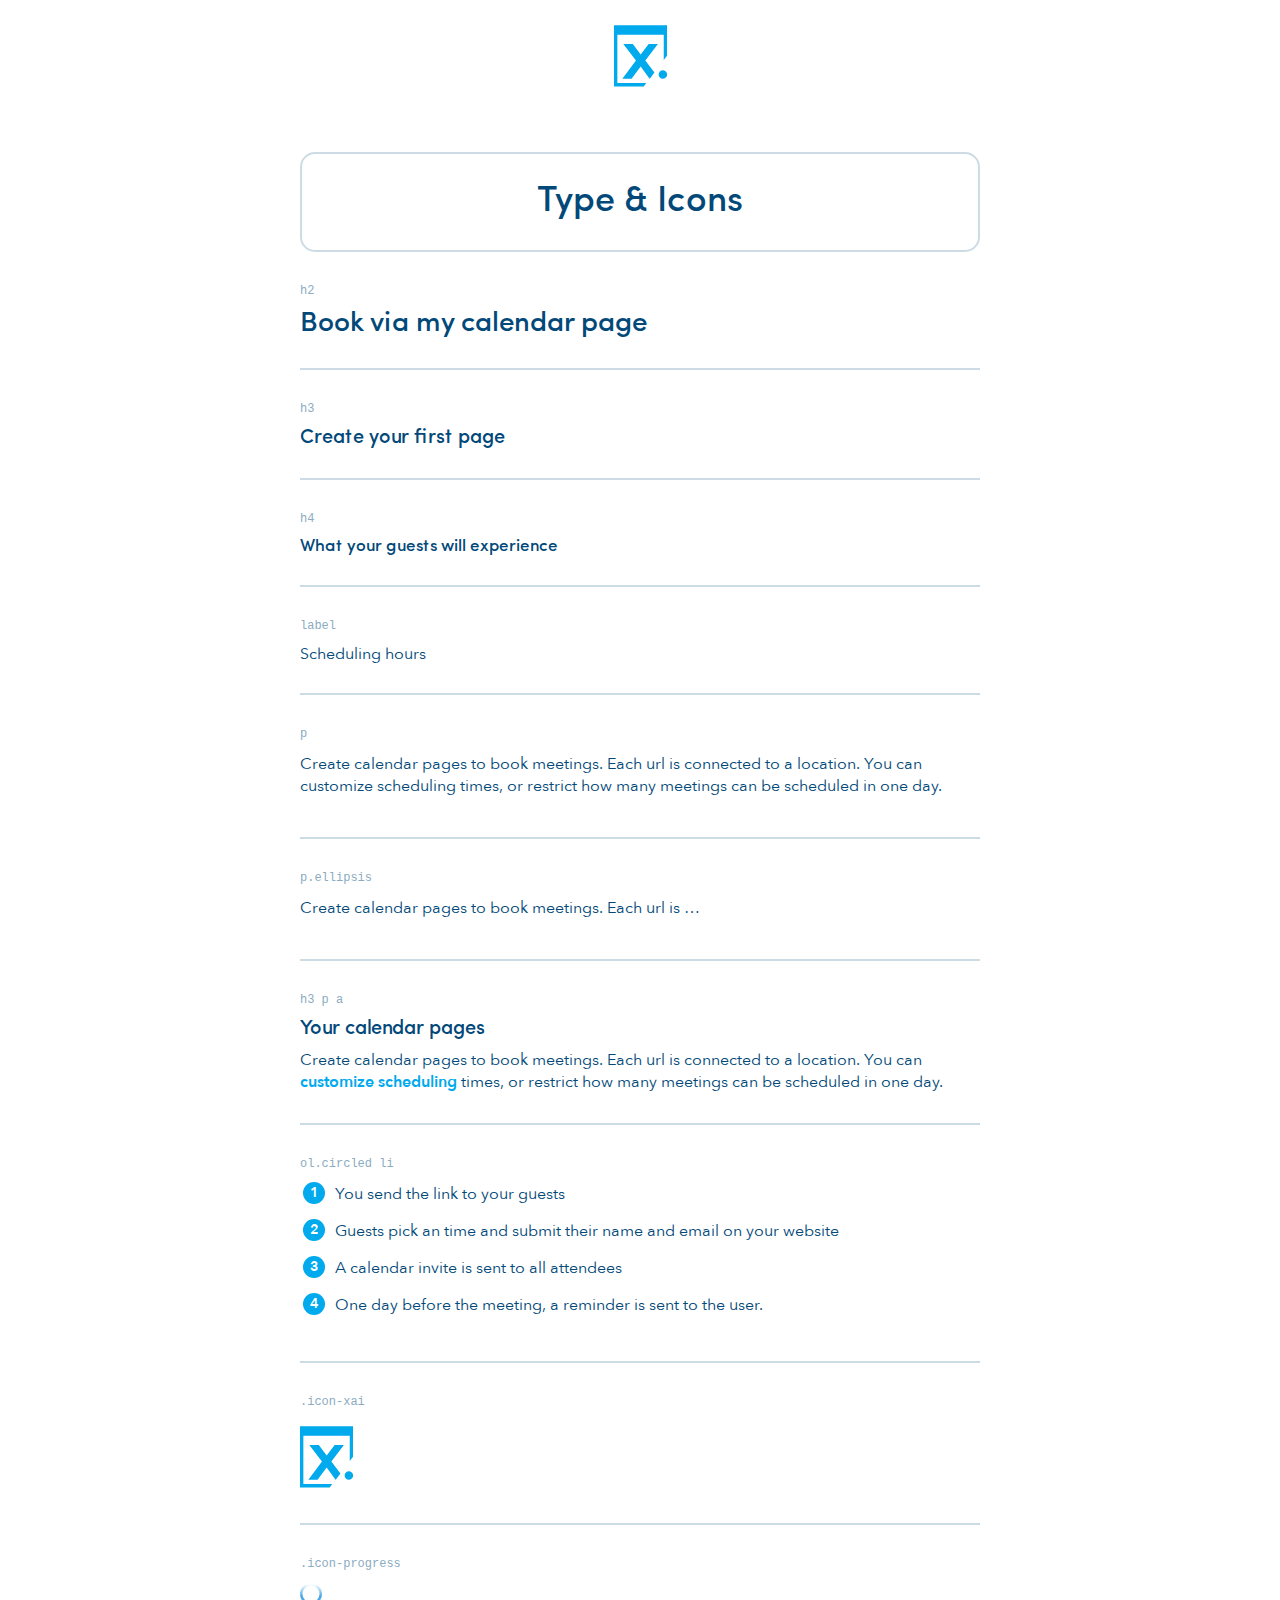
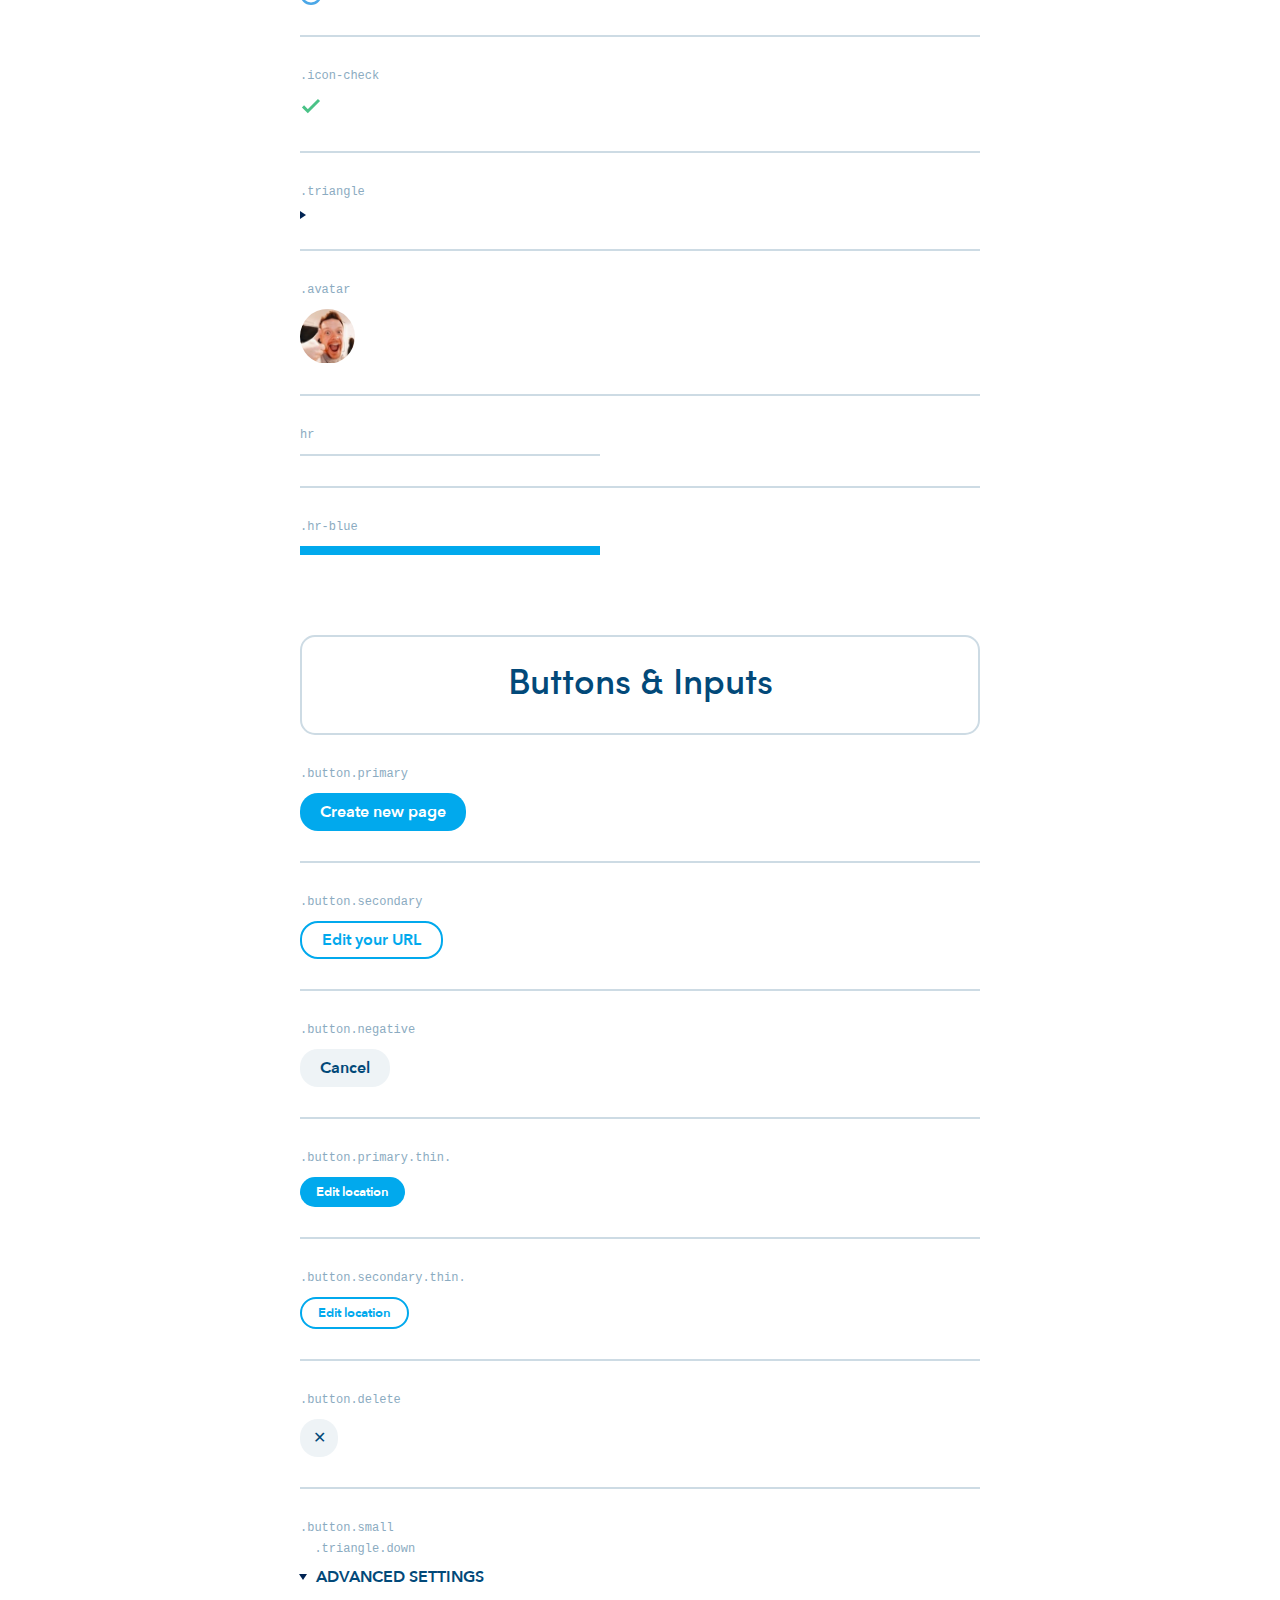
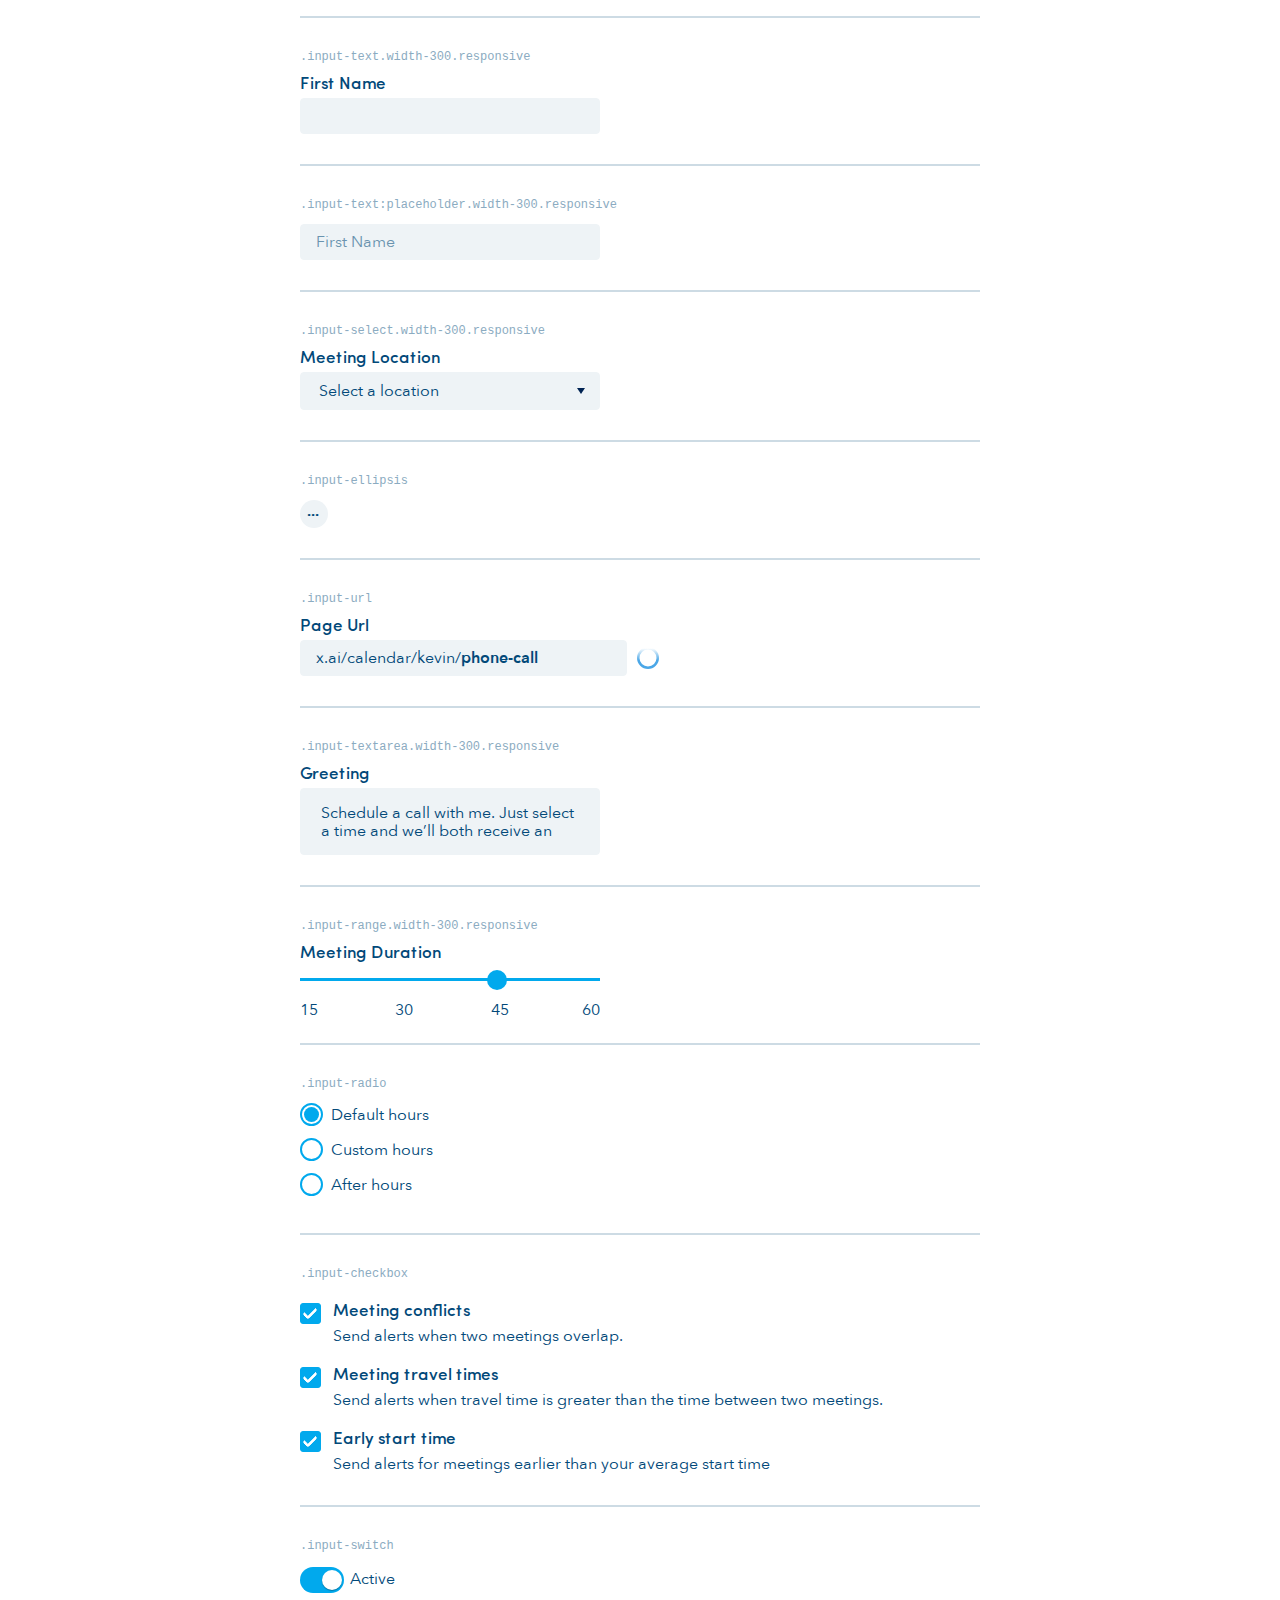
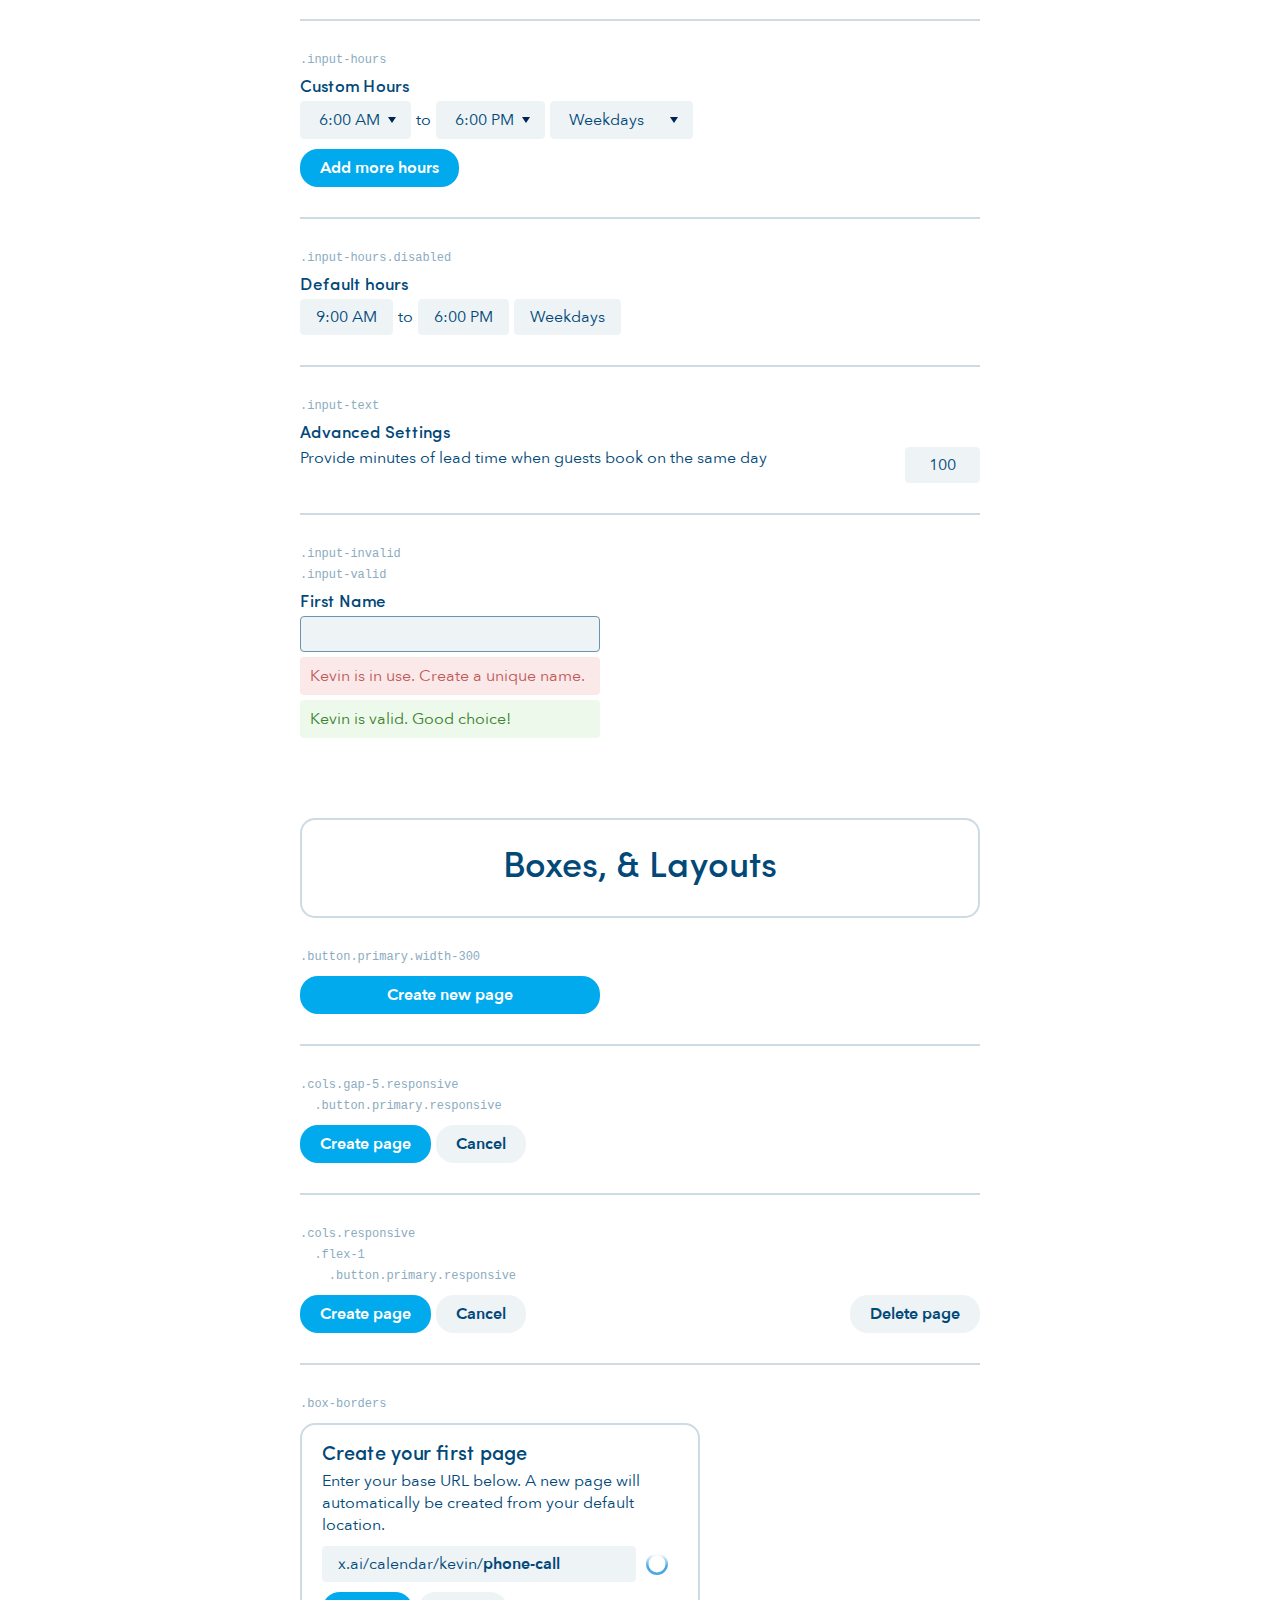
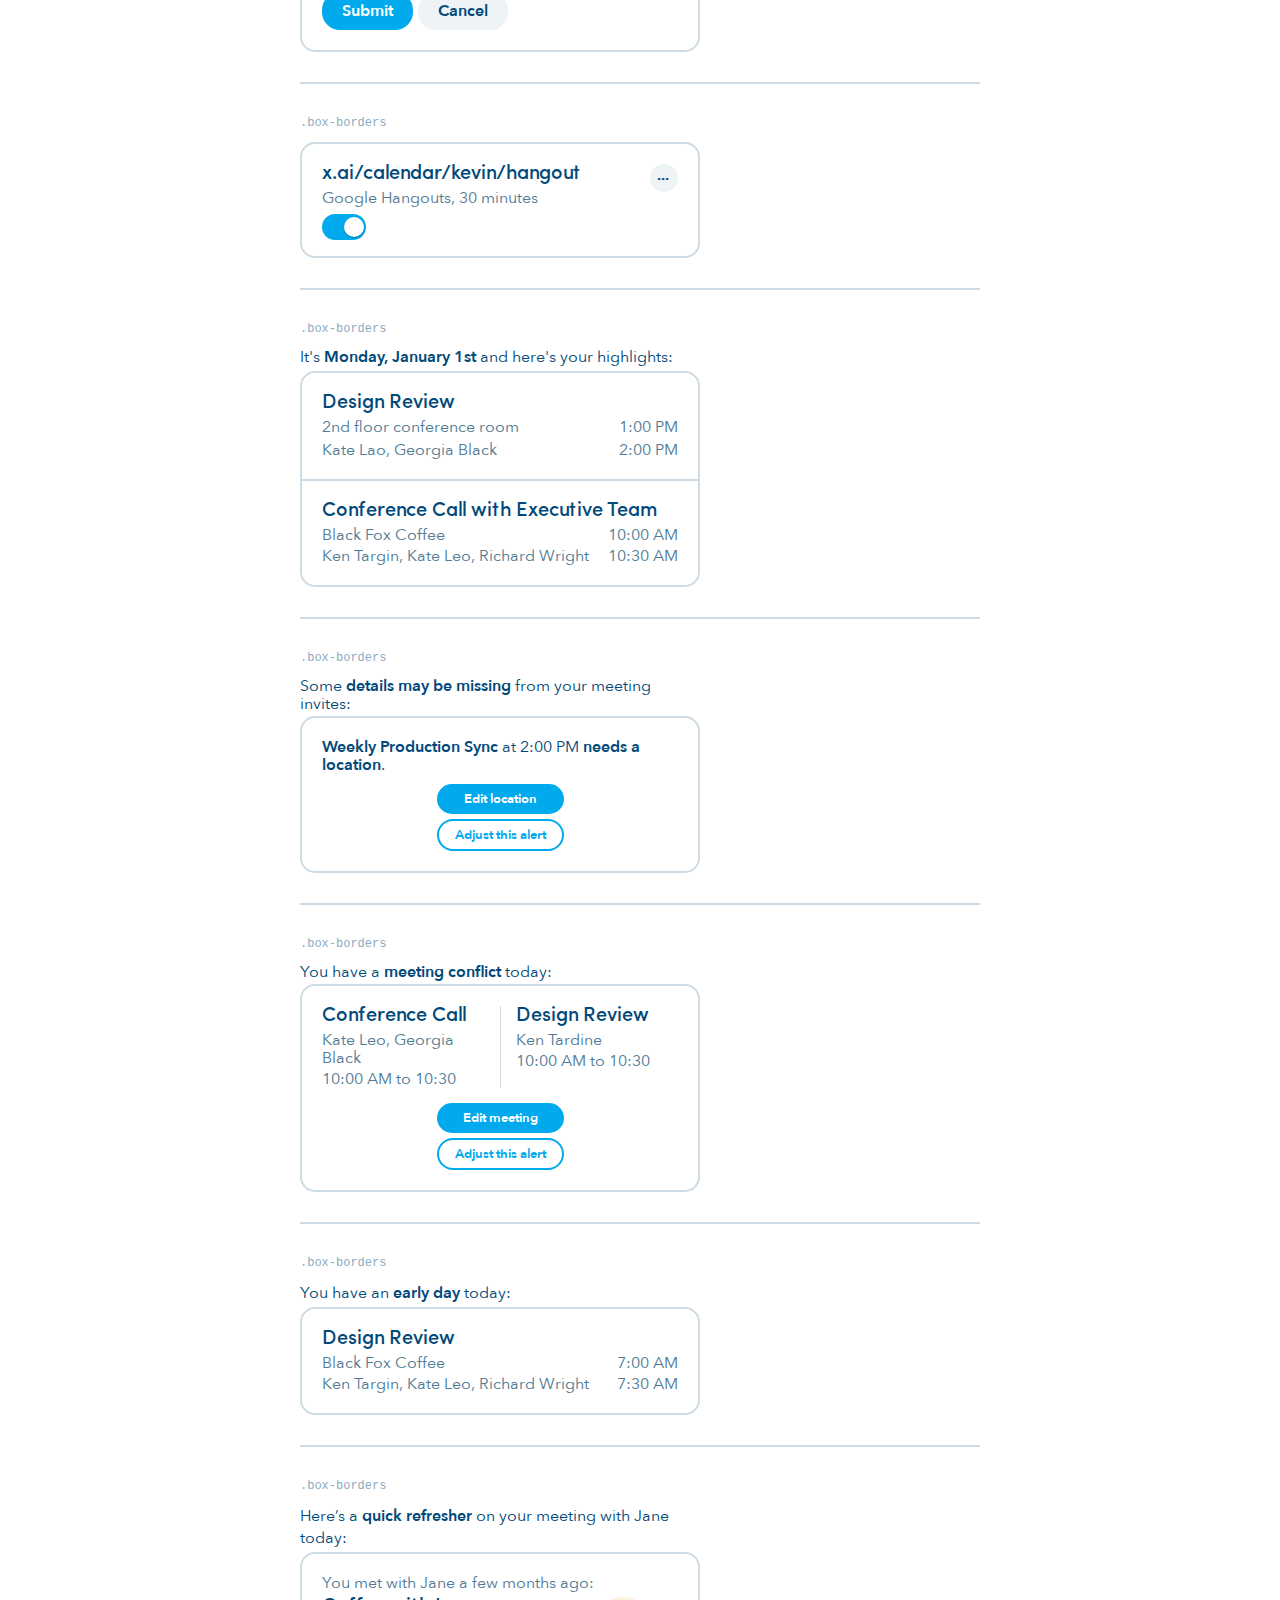
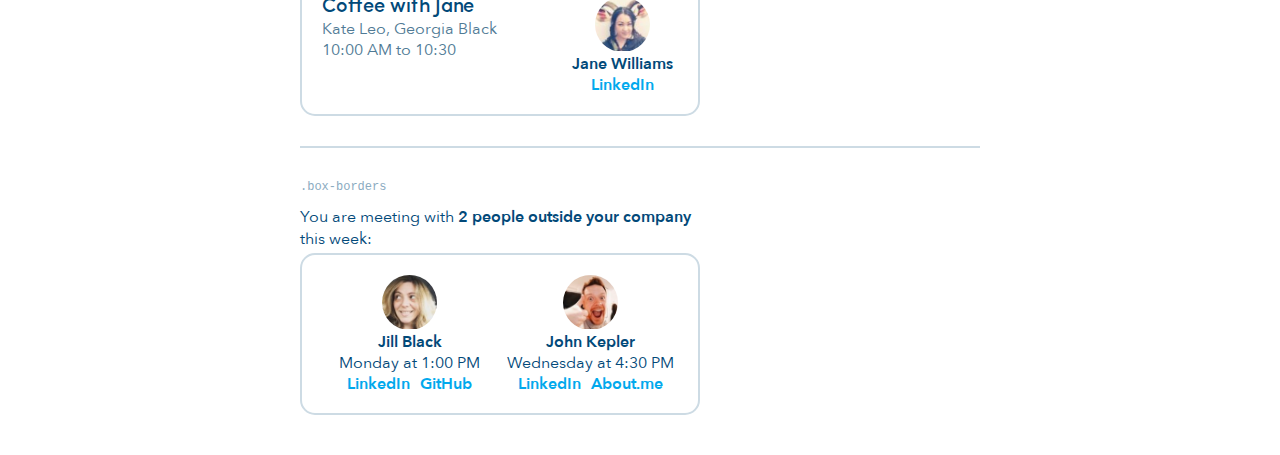
==== commit d315aa4d: "added email basic" ====
--- a/index.html
+++ b/index.html
@@ -3,7 +3,7 @@
 <head>
   <meta charset="utf-8">
   <link rel="stylesheet" href="./xds.css">
-  <link rel="stylesheet" href="./existing.css">
+  <!-- <link rel="stylesheet" href="./existing.css"> -->
   <meta name="viewport" content="width=device-width, initial-scale=1, shrink-to-fit=no">
   <title>XDS - x.ai design system</title>
   <style>
--- a/xds.css
+++ b/xds.css
@@ -226,9 +226,9 @@
   padding: 10px 20px;
 }
 #xds .button.small {
-  padding: 0;
-  border-radius: 0;
-  cursor: pointer;
+  cursor: pointer;
+}
+#xds .button.small div {
   font-weight: 600;
   text-transform: uppercase;
 }
